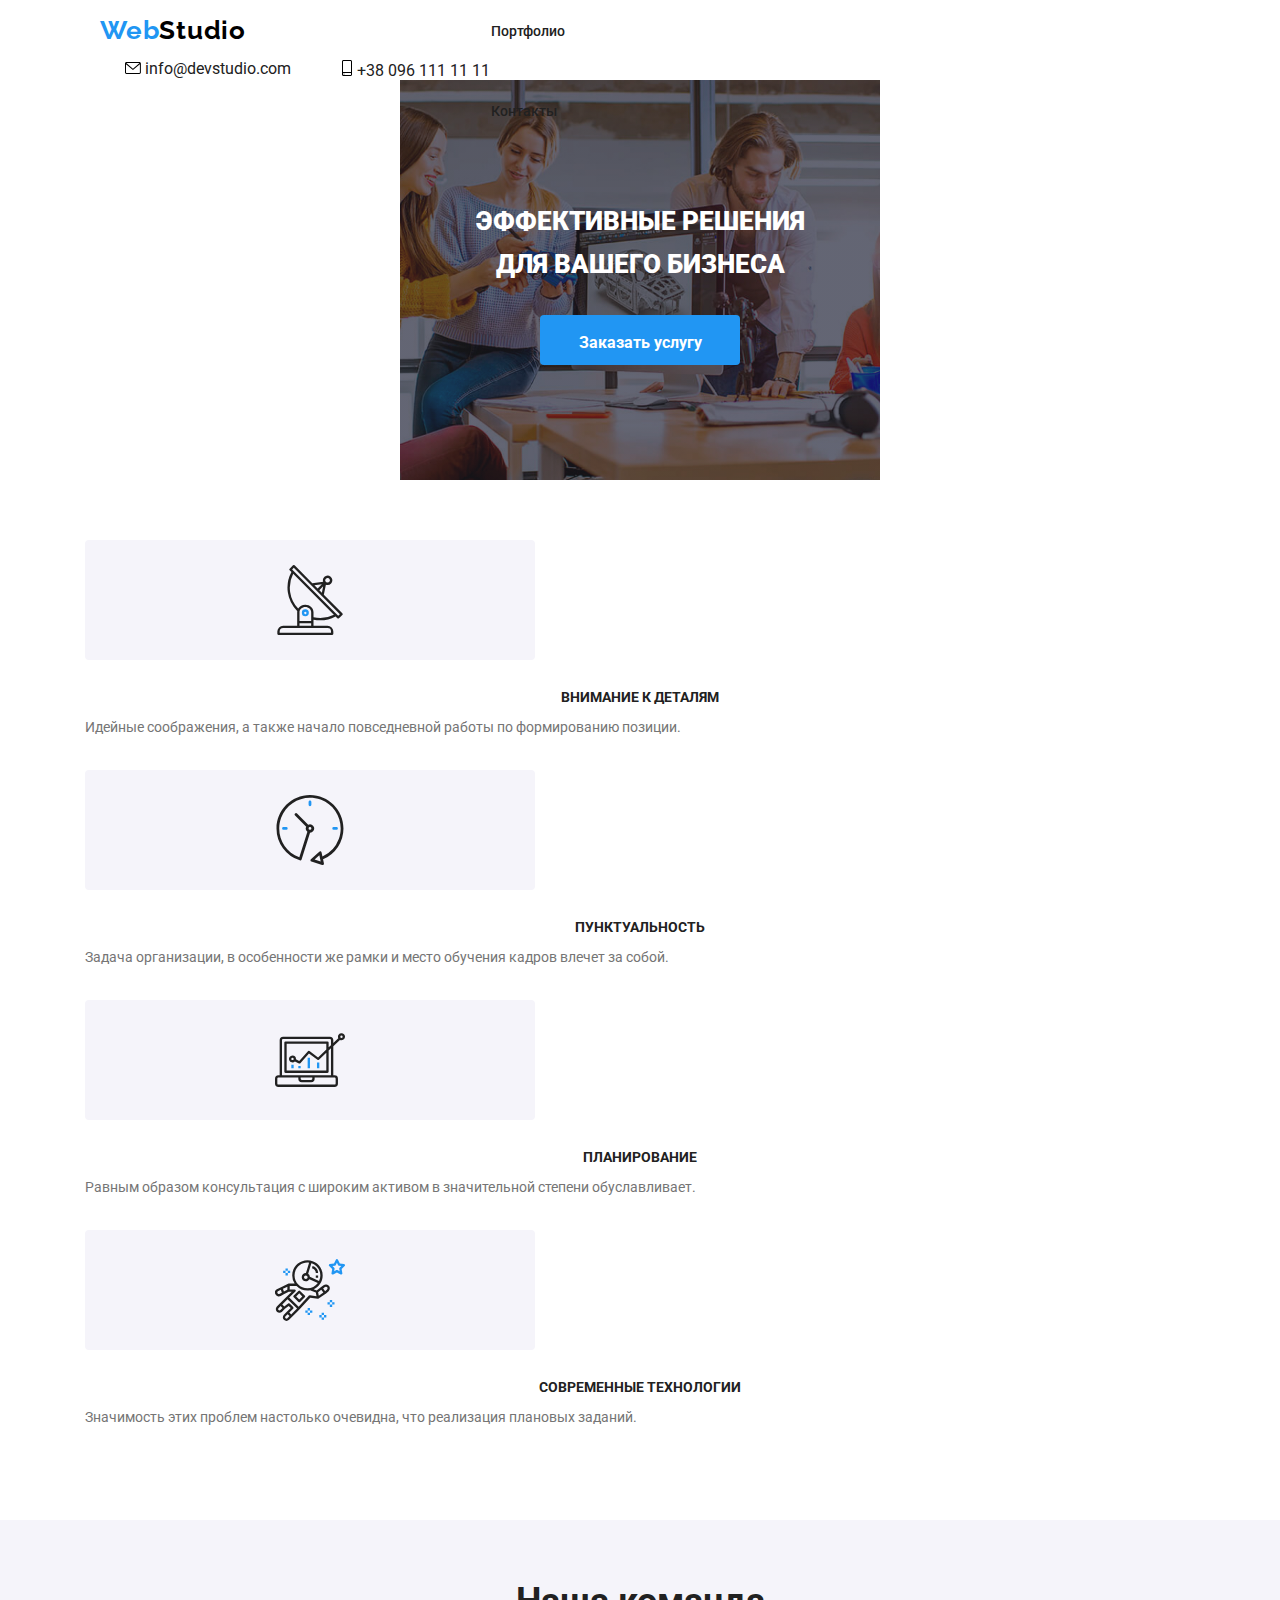
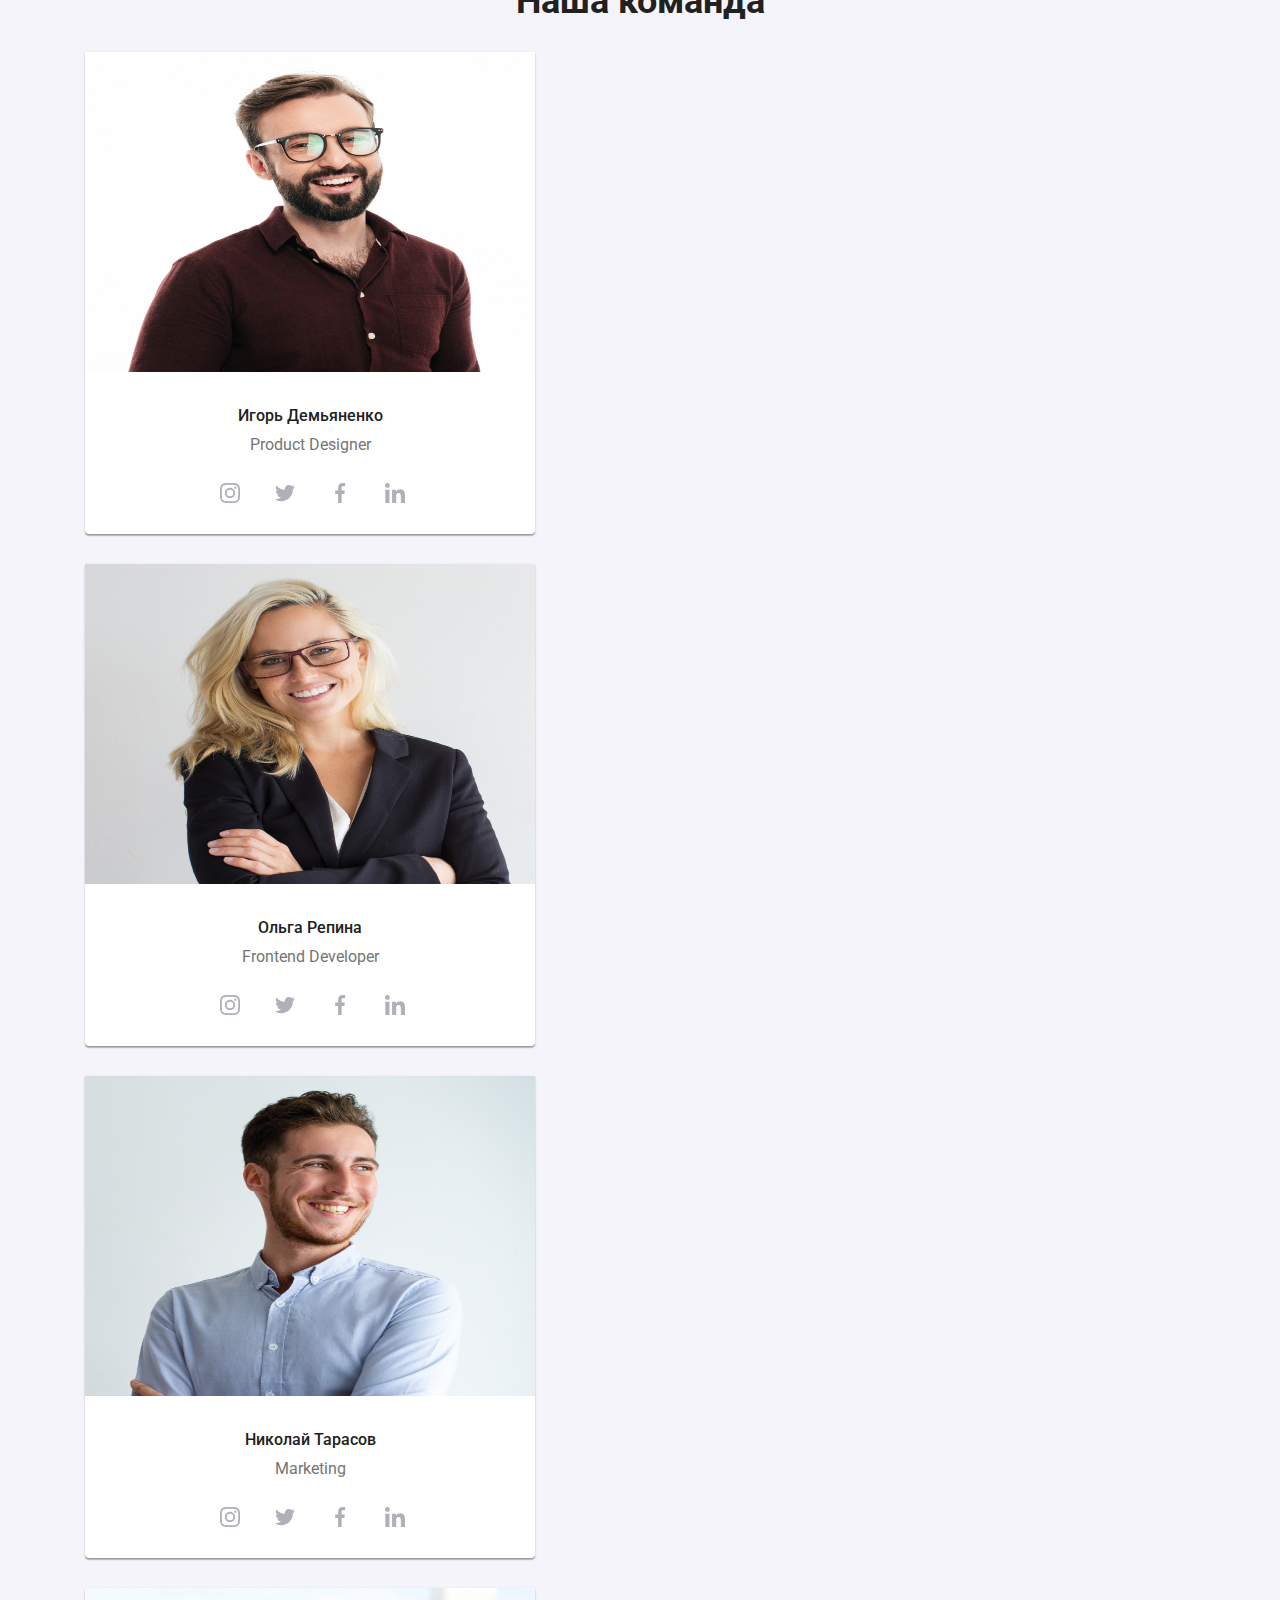
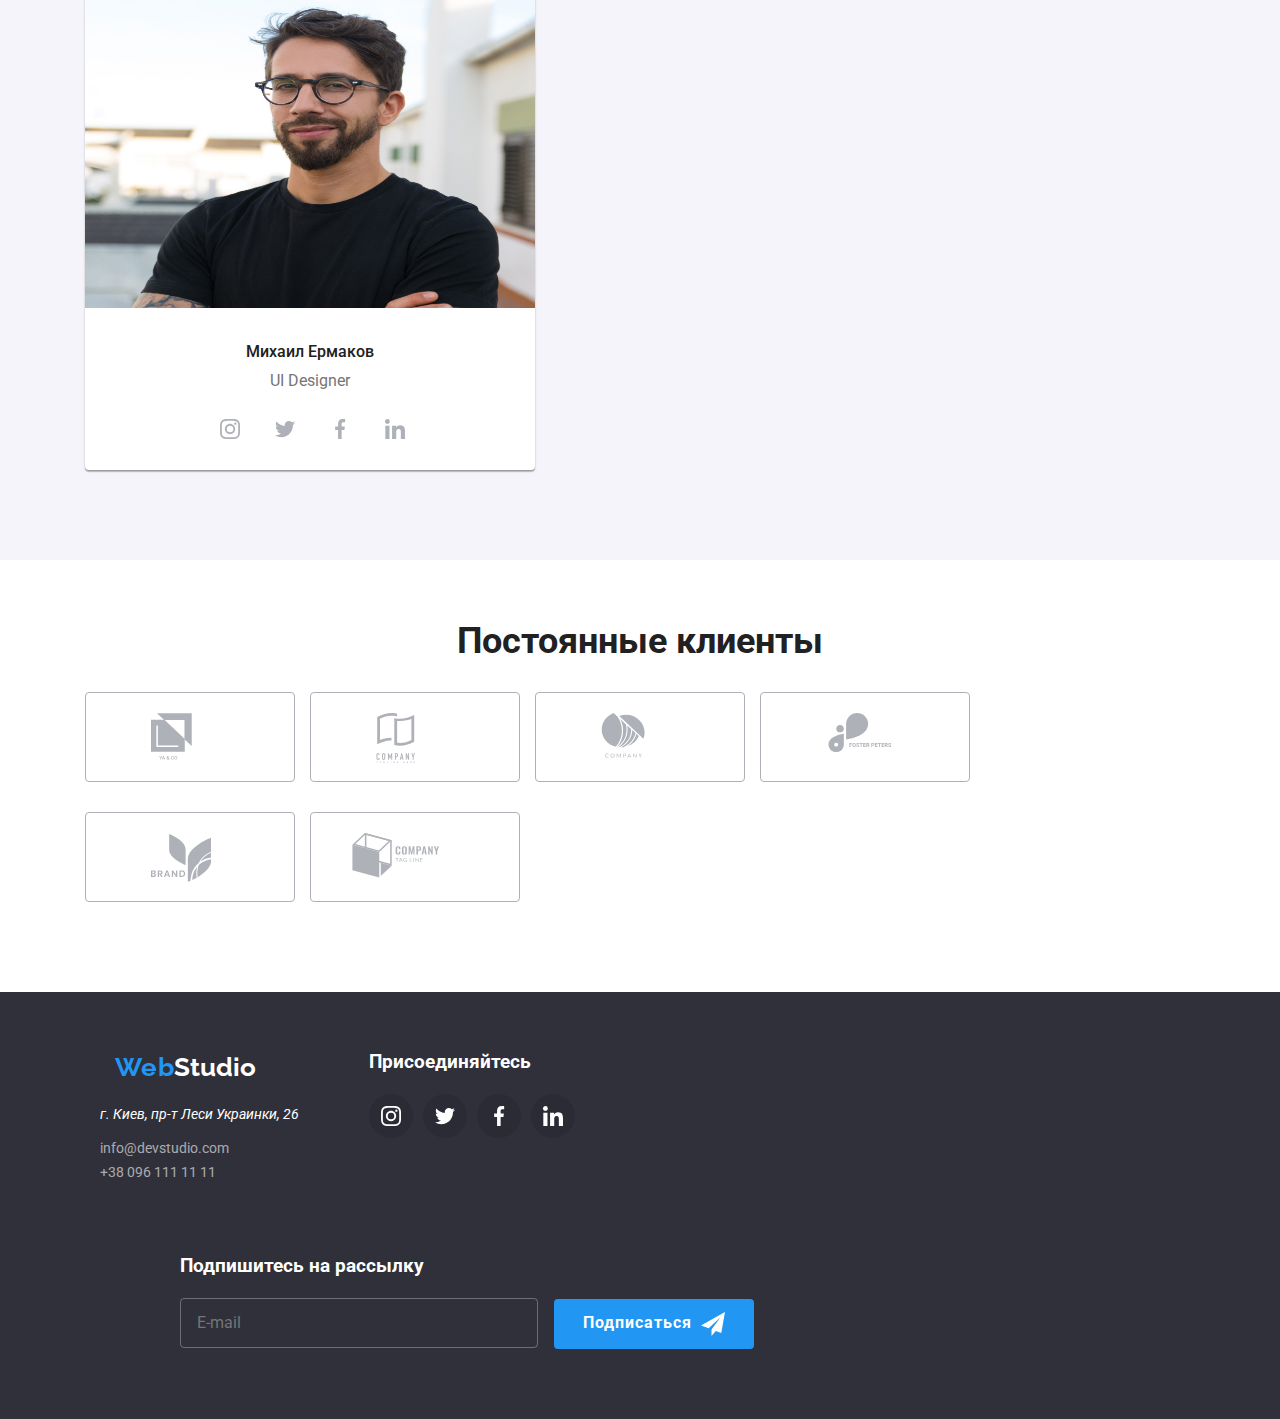
==== index.html @ b25076f4 "в процесі мобільної версії" ====
<!DOCTYPE html>
<html lang="ru">
<head>
    <meta charset="UTF-8">
    <meta name="viewport" content="width=device-width, initial-scale=1.0">
    <title>WebStudio</title>
    <link href="https://fonts.googleapis.com/css2?family=Raleway:wght@700&family=Roboto:wght@400;500;700;900&display=swap" rel="stylesheet">
    <!-- <link rel="stylesheet" href="./css/styles.css"> -->
    <link rel="stylesheet" href="./css/main.min.css">
</head>
<body>


    <header class="page-header">
        <div class="container main-nav">
        <nav class="display-flex">
            <a href="./index.html" class="logo"> <span class="web">Web</span><span class="studio">Studio</span>  </a>

            <ul class="site-nav list">
                 <li class="item"><a href="" class="link current" >Студия</a></li>
                 <li class="item"><a href="./portfolio.html" class="link" >Портфолио</a></li>
                 <li class="item"><a href="" class="link" >Контакты</a></li>
            </ul>
        </nav>

        <ul class="auth-nav-list">
            <li class="item">
                <svg class="item-icon" width="16" height="12">
                    <use href="./svg/sprite.svg#icon-envelope"></use>
                </svg>
                <a href="mailto:info@devstudio.com" class="link">info@devstudio.com</a>
            </li>

            <li class="item">
                <svg class="item-icon" width="12" height="16">
                    <use href="./svg/sprite.svg#icon-smartphone"></use>
                </svg>
                <a href="tel:+380961111111" class="link" >+38 096 111 11 11</a>
            </li>
        </ul>
    </div>
    </header>

    <main>
        <div class="hero">
            <section>
                <h1 class="hero-title">
                    Эффективные решения для вашего бизнеса
                </h1>
                <button class="button" data-modal-open>Заказать услугу</button>
            </section>
        </div>

        <section class="features">
            <div class="container">
            <!-- <h2>невидимий заголовок</h2> -->
                 <ul class="features-list">
                     <li>
                         <div class="features-icon">
                            <svg width="70" height="70">
                                <use href="./svg/sprite.svg#icon-antenna"></use>
                            </svg>
                         </div>
                         <h3 class="features-article"> Внимание к деталям</h3>
                         <p class="feature-text"> Идейные соображения, а также начало повседневной работы по  формированию позиции.</p>
                     </li>

                      <li>
                        <div class="features-icon">
                            <svg width="70" height="70">
                                <use href="./svg/sprite.svg#icon-clock"></use>
                            </svg>
                         </div>
                        <h3 class="features-article"> Пунктуальность</h3>
                        <p class="feature-text">Задача организации, в особенности же рамки и место обучения кадров влечет за собой.</p>
                      </li>

                      <li>
                        <div class="features-icon">
                            <svg width="70" height="70">
                                <use href="./svg/sprite.svg#icon-diagram"></use>
                            </svg>
                         </div>
                         <h3 class="features-article"> Планирование</h3>
                         <p class="feature-text">Равным образом консультация с широким активом в значительной степени обуславливает.</p>
                      </li>

                     <li>
                        <div class="features-icon">
                            <svg width="70" height="70">
                                <use href="./svg/sprite.svg#icon-astronaut"></use>
                            </svg>
                         </div>
                          <h3 class="features-article"> Современные технологии</h3>
                         <p class="feature-text">Значимость этих проблем настолько очевидна, что реализация плановых заданий.</p>
                     </li>
                 </ul>
             </div>
        </section>

        <div class="features-images">

            <div class="container">

                 <h2 class="features-title">Чем мы занимаемся</h2>
                 <ul class="features-title-item">
                        <li class="element element-position">
                             <img src="./img/img11.png" alt="верстка макета" width="370">
                             <p class="element-title-css">Десктопные приложения</p>
                        </li>

                        <li class="element element-position">
                             <img src="./img/img12.png" alt="мобильное приложение" width="370">
                             <p class="element-title-css">Мобильные приложения</p></li>

                        <li class="element element-position">
                             <img src="./img/img13.png" alt="подбор цвета" width="370">
                             <p class="element-title-css">Дизайнерские решения</p></li>

                 </ul>
            </div>
        </div>

        <section class="team">

            <div class="container">

             <h2 class="features-title-team">Наша команда</h2>
                <ul class="features-title-flex">
                    <li class="name-flex"><img class="team-img-size" src="./img/img21.jpg" alt="Игорь Демьяненко" >
                        <h3 class="team-name">Игорь Демьяненко</h3>
                        <p class="team-occupation">Product Designer</p>

                        <div>
                            <ul class="social-team">
                                <li>
                                    <div class="social-link">
                                        <svg class="social-link-icon" width="20" height="20">
                                             <use href="./svg/sprite.svg#icon-instagram"></use>
                                        </svg>
                                    </div>
                                 </li>

                                 <li>
                                    <div class="social-link">
                                        <svg class="social-link-icon" width="20" height="20">
                                             <use href="./svg/sprite.svg#icon-twitter"></use>
                                        </svg>
                                    </div>
                                 </li>

                                <li>
                                    <div class="social-link">
                                        <svg class="social-link-icon" width="20" height="20">
                                             <use href="./svg/sprite.svg#icon-facebook"></use>
                                        </svg>
                                    </div>
                                 </li>

                                <li>
                                    <div class="social-link">
                                        <svg class="social-link-icon" width="20" height="20">
                                             <use href="./svg/sprite.svg#icon-linkedin"></use>
                                        </svg>
                                    </div>
                                 </li>
                            </ul>
                        </div>
                    </li>

                    <li class="name-flex"><img class="team-img-size" src="./img/img22.jpg" alt="Ольга Репина">
                        <h3 class="team-name">Ольга Репина</h3>
                        <p class="team-occupation">Frontend Developer</p>

                        <div>
                            <ul class="social-team">
                                <li>
                                    <div class="social-link">
                                        <svg class="social-link-icon" width="20" height="20">
                                             <use href="./svg/sprite.svg#icon-instagram"></use>
                                        </svg>
                                    </div>
                                 </li>

                                 <li>
                                    <div class="social-link">
                                        <svg class="social-link-icon" width="20" height="20">
                                             <use href="./svg/sprite.svg#icon-twitter"></use>
                                        </svg>
                                    </div>
                                 </li>

                                <li>
                                    <div class="social-link">
                                        <svg class="social-link-icon" width="20" height="20">
                                             <use href="./svg/sprite.svg#icon-facebook"></use>
                                        </svg>
                                    </div>
                                 </li>

                                <li>
                                    <div class="social-link">
                                        <svg class="social-link-icon" width="20" height="20">
                                             <use href="./svg/sprite.svg#icon-linkedin"></use>
                                        </svg>
                                    </div>
                                 </li>
                            </ul>
                        </div>
                    </li>

                    <li class="name-flex"><img class="team-img-size" src="./img/img23.jpg" alt="Николай Тарасов">
                        <h3 class="team-name">Николай Тарасов</h3>
                        <p class="team-occupation">Marketing</p>

                        <div>
                            <ul class="social-team">
                                <li>
                                    <div class="social-link">
                                        <svg class="social-link-icon" width="20" height="20">
                                             <use href="./svg/sprite.svg#icon-instagram"></use>
                                        </svg>
                                    </div>
                                 </li>

                                 <li>
                                    <div class="social-link">
                                        <svg class="social-link-icon" width="20" height="20">
                                             <use href="./svg/sprite.svg#icon-twitter"></use>
                                        </svg>
                                    </div>
                                 </li>

                                <li>
                                    <div class="social-link">
                                        <svg class="social-link-icon" width="20" height="20">
                                             <use href="./svg/sprite.svg#icon-facebook"></use>
                                        </svg>
                                    </div>
                                 </li>

                                <li>
                                    <div class="social-link">
                                        <svg class="social-link-icon" width="20" height="20">
                                             <use href="./svg/sprite.svg#icon-linkedin"></use>
                                        </svg>
                                    </div>
                                 </li>
                            </ul>
                        </div>
                    </li>

                    <li class="name-flex"><img class="team-img-size" src="./img/img24.jpg" alt="Михаил Ермаков">
                        <h3 class="team-name">Михаил Ермаков</h3>
                        <p class="team-occupation">UI Designer</p>

                        <div>
                            <ul class="social-team">
                                <li>
                                    <div class="social-link">
                                        <svg class="social-link-icon" width="20" height="20">
                                             <use href="./svg/sprite.svg#icon-instagram"></use>
                                        </svg>
                                    </div>
                                 </li>

                                 <li>
                                    <div class="social-link">
                                        <svg class="social-link-icon" width="20" height="20">
                                             <use href="./svg/sprite.svg#icon-twitter"></use>
                                        </svg>
                                    </div>
                                 </li>

                                <li>
                                    <div class="social-link">
                                        <svg class="social-link-icon" width="20" height="20">
                                             <use href="./svg/sprite.svg#icon-facebook"></use>
                                        </svg>
                                    </div>
                                 </li>

                                <li>
                                    <div class="social-link">
                                        <svg class="social-link-icon" width="20" height="20">
                                             <use href="./svg/sprite.svg#icon-linkedin"></use>
                                        </svg>
                                    </div>
                                 </li>
                            </ul>
                        </div>
                    </li>
                </ul>
              </div>
        </section>

        <section class="clients">
            <div class="container">
                <h2 class="features-title-clients">Постоянные клиенты</h2>
                    <ul class="clients-list">
                        <li class="clients-name">
                            <svg class="clients-name-icon" width="45" height="50">
                                <use href="./svg/sprite.svg#icon-logo-1"></use>
                            </svg>
                        </li>

                        <li class="clients-name">
                            <svg class="clients-name-icon" width="40" height="50">
                                <use href="./svg/sprite.svg#icon-logo-2"></use>
                            </svg>
                        </li>

                        <li class="clients-name">
                            <svg class="clients-name-icon" width="45" height="45">
                                <use href="./svg/sprite.svg#icon-logo-3"></use>
                            </svg>
                        </li>

                        <li class="clients-name">
                            <svg class="clients-name-icon" width="80" height="40">
                                <use href="./svg/sprite.svg#icon-logo-4"></use>
                            </svg>
                        </li>

                        <li class="clients-name">
                            <svg class="clients-name-icon" width="60" height="50">
                                <use href="./svg/sprite.svg#icon-logo-5"></use>
                            </svg>
                        </li>

                        <li class="clients-name">
                            <svg class="clients-name-icon" width="90" height="45">
                                <use href="./svg/sprite.svg#icon-logo-6"></use>
                            </svg>
                        </li>
                    </ul>
            </div>
        </section>
    </main>

        <footer class="footer">
            <div class="container footer-container">
                <div class="contact-block">
                    <a href="./index.html" class="logo"> <span class="web">Web</span><span class="studio-footer">Studio</span>  </a>

                    <address>
                     г. Киев, пр-т Леси Украинки, 26
                    </address>

                     <ul class="footer-list">
                        <li><a class="contact" href="mailto:info@devstudio.com">info@devstudio.com</a></li>
                        <li><a class="contact" href="tel:+380961111111">+38 096 111 11 11</a></li>
                    </ul>
                </div>

                <div class="join-block">
                    <h3 class="join-block-title">Присоединяйтесь</h3>
                     <ul class="social-display">
                        <li>
                            <div class="social-icon">
                                <svg width="20" height="20">
                                     <use href="./svg/sprite.svg#icon-instagram"></use>
                                </svg>
                            </div>
                         </li>

                         <li>
                            <div class="social-icon">
                                <svg width="20" height="20">
                                     <use href="./svg/sprite.svg#icon-twitter"></use>
                                </svg>
                            </div>
                         </li>

                        <li>
                            <div class="social-icon">
                                <svg width="20" height="20">
                                     <use href="./svg/sprite.svg#icon-facebook"></use>
                                </svg>
                            </div>
                         </li>

                        <li>
                            <div class="social-icon">
                                <svg width="20" height="20">
                                     <use href="./svg/sprite.svg#icon-linkedin"></use>
                                </svg>
                            </div>
                         </li>
                    </ul>
                </div>

                <div class="subscription">
                    <h3 class="contact-block-title">Подпишитесь на рассылку</h3>
                    <div class="form-field-subscription">
                        <input type="email" class="subscribe-form-input" name="email" id="email" placeholder="E-mail">
                    <button type="submit" class="subscribe-button iconsend">Подписаться</button>
                    </div>

                </div>

            </div>

        </footer>

        <div class="backdrop is-hidden" data-modal>
            <div class="modal">
                <form class="form" autocomplete="on">
                <button class="close" data-modal-close><img src="./svg/close.svg" alt="закрыть" width="30" height="30"></button>

                    <h2 class="form-title">Оставьте свои данные, мы вам перезвоним</h2>

                    <div class="form-field">
                        <label class="form-text" for="name">Имя</label>
                            <input type="text" class="form-input" name="name" id="name">
                            <svg width="18" height="18" class="form-icon">
                                <use href="./svg/sprite.svg#icon-person-black-form"></use>
                            </svg>
                    </div>

                    <div class="form-field">
                        <label class="form-text" for="tel">Телефон</label>
                            <input type="text" class="form-input" name="tel" id="tel">
                            <svg width="18" height="18" class="form-icon">
                                <use href="./svg/sprite.svg#icon-phone-black-form"></use>
                            </svg>
                    </div>

                    <div class="form-field">
                        <label class="form-text" for="email">Почта</label>
                            <input type="email" class="form-input" name="email" id="email">
                            <svg width="18" height="18" class="form-icon">
                                <use href="./svg/sprite.svg#icon-email-black-form"></use>
                            </svg>
                    </div>

                    <div class="form-field">
                        <label class="form-text">Комментарий</label>
                          <textarea class="form-message" name="comment" id="comment" placeholder="Введите текст"></textarea>
                    </div>

                    <div class="information-field-wrapper">
                        <input type="checkbox" name="user-policy" value="accept-policy" id="check-policy" class="form-policy visually-hidden">
                        <label for="check-policy" class="information-form-policy-label"> <span class="agreement-policy">Соглашаюсь с рассылкой и принимаю</span> 
                            <a class="agreement-terms" href="#">Условия договора</a> </label>
                      </div>  

                    <button type="submit" class="information-form-btn">Отправить</button>
                 </form>
            </div>
        </div>

        <script src="./js/modal.js"></script>


</body>
</html>
---- css/styles.css ----
html {
    box-sizing: border-box;
}

*,
*::before,
*::after {
    box-sizing: inherit;
    text-decoration: none;
}

:root {
    --primary-title-color:  #212121;
    --primary-text-color: #757575;
    --background-color-grey: #E5E5E5;
    --color-blue: #2196F3;
    --main-white-color: #FFFFFF;
}

body {
    color: var(--primary-title-color);
    /* background-color: var(--background-color-grey); */
    font-family: Roboto, sans-serif;
    margin: 0;
}

.container {
    margin-left: auto;
    margin-right: auto;
    width: 1200px;

    padding-right: 15px;
    padding-left: 15px;
}

/* оформлення лого */

.logo {
    font-family: Raleway;

    font-weight: 700;
    font-size: 26px;
    line-height: 1.19;
}

.web {
    color: var(--color-blue);
    letter-spacing: 0.03em;
}

.studio {
    color: #000000;
    letter-spacing: 0.03em;
}

.logo:focus {
    color: var(--color-blue);
}

/* Header */

.page-header {
    background-color: var(--main-white-color);
}

header {
    background-color: var(--main-white-color);
}

/* забрала крапочки у всіх списках */

ul {
    list-style: none;
    margin-bottom: 0;
    margin-top: 0;
}

/* NAV */

.main-nav {
    display: flex;
    align-items: center;
}

.auth-nav-list {
    margin-top: 0;
    margin-bottom: 0;
    margin-left: auto;
    display: flex;
}

/* .auth-nav-list:hover {
    color: #2196F3;
} */

.display-flex {
    display: flex;
    align-items: center;
}

.auth-nav-list .item + .item {
    margin-left: 50px;
}

.site-nav .item + .item {
   margin-left: 50px;
}

.item-icon {
    justify-content: center;
    align-items: center;
    align-content: center;
}

.item {
    transition-duration: 250ms;
    transition-timing-function: cubic-bezier (0.4, 0, 0.2, 1);
}

.item:hover .item-icon, .item:focus .item-icon {
    fill: #2196F3;
    color: #2196F3;
}

.site-nav {
    display: flex;
    margin-left: 95px;
}

/* навігація сторінки */
.link {
    position: relative;

    color: var(--primary-title-color);

    transition-duration: 250ms;
    transition-timing-function: cubic-bezier (0.4, 0, 0.2, 1);
}

.link.current::after {
    content: '';

    position: absolute;

    left: 0;
    bottom: 0;

    display: block;
    width: 100%;
    height: 4px;
    background-color: #2196F3;
    border-radius: 2%;

    opacity: 1;

    transition-duration: 250ms;
    transition-timing-function: cubic-bezier (0.4, 0, 0.2, 1);
}


.link:hover, .link:focus {
    color: #2196F3;
}

.site-nav .link {
    padding-top: 32px;
    padding-bottom: 32px;
    display: block;

    font-weight: 500;
    font-size: 14px;
    line-height: 1.14;
}

.site-nav a:hover, .site-nav a:focus {
    color: var(--color-blue);

}

.site-nav .link.current {
    color:  var(--color-blue);
}

/* Hero */

.hero {
    max-width: 1600px;
    height: 600px;
    margin-left: auto;
    margin-right: auto;
    padding-top: 200px;
    padding-left: 450px;
    padding-right: 450px;

    background-image: linear-gradient(to right,
     rgba(47, 48, 58, 0.4),
     rgba(47, 48, 58, 0.4)),
     url(../img/img-hero.jpg);

    background-size: cover;
    background-position: center;

    background-color: #2F303A;

    text-align: center;
}


.hero-title {
    margin-top: 0;
    margin-bottom: 40px;
    color: var(--main-white-color);

    font-weight: 900;
    font-size: 44px;
    line-height: 1.36;
}

/* Секції */

.features {
    margin-top: 0;
    padding-top: 95px;
    padding-bottom: 95px;
    /* background-color: var(--background-color-grey); */
}

.features-images {
    margin-top: 0;
    padding-bottom: 95px;
    /* background-color: var(--background-color-grey); */
}

.features-icon {
    background-color: #F5F4FA;
    margin-right: 30px;
    margin-bottom: 30px;

    width: 270px;
    height: 120px;

    display: flex;
    align-items: center;
    justify-content: center;
    border-radius: 4px;
}

.features-list {
    margin-top: 0;
    padding: 0;

    display: inline-flex;
    /* flex-wrap: wrap; */
}

.features-list-item {
    width: 270px;
    margin-right: 30px;
}

/* .features-list-item::before {
    display: block;
    content: "";
    width: 270px;
    height: 120px;
    margin-bottom: 30px;

    background-repeat: no-repeat;
    background-position: 50% 50%;
    background-color: #F5F4FA;
    background-size: contain;
    border-radius: 4px;
} */

/* .social-icon {
    width: 100px;
    height: 100px;
} */

/* .icon-antena::before {
    background-image: url(../img/antena.svg);
}

.icon-clock::before {
    background-image: url(../img/clock.svg);
}

.icon-diagrama::before {
    background-image: url(../img/diagrama.svg);
}

.icon-astronaut::before {
    background-image: url(../img/astronaut1.svg);
}

.features-list-item:last-child {
    margin-right: 0;
} */


.features-title {
    margin-top: 0;
    margin-bottom: 50px;
    color: var(--primary-title-color);

    font-weight: 700;
    font-size: 36px;
    line-height: 1.17;

    text-align: center;
}

.features-title-team {
    margin-top: 0;
    margin-bottom: 50px;
    color: var(--primary-title-color);

    font-weight: 700;
    font-size: 36px;
    line-height: 1.17;

    text-align: center;
}

.features-title-item {
    /* position: relative; */
    display: flex;
    flex-wrap: wrap;
    padding: 0;
}

.element {
    width: 370px;
    margin-right: 30px;
}

.element:nth-child(3n){
    margin-right: 0;
}

.element-position {
    position: relative;
}

.element-title-css {
    position: absolute;

    display: flex;

    color: #FFFFFF;
    font-weight: 700;
    font-size: 12px;
    line-height: 1.17;
    text-transform: uppercase;
    align-items: center;
    justify-content: center;

    bottom: 0;
    left: 0;

    width: 370px;
    height: 70px;

    background-color: rgba(47, 53, 58, 0.8);

    margin: 0;

    opacity: 1;
}

/* .element:hover .element-title-css {
    opacity: 1;

    transition: 250ms;
} */

.features-article {
    margin-top: 0;
    margin-bottom: 10px;

    color:  var(--primary-title-color);

    font-weight: 700;
    font-size: 14px;
    line-height: 1.14;

    text-transform: uppercase;
}

.feature-text {
    margin-top: 0;
    margin-bottom: 0;

    color: var(--primary-text-color);

    font-weight: 400;
    font-size: 14px;
    line-height: 1.71;
}

/* TEAM */

.team {
    padding-top: 95px;
    padding-bottom: 95px;
    background-color: #F5F4FA;
}

.features-title-flex {
    display: flex;
    flex-wrap: wrap;
    padding: 0;
}

.name-flex {
    margin-right: 30px;
    background: #FFFFFF;

    box-shadow: 0px 1px 3px rgba(0, 0, 0, 0.12), 0px 1px 1px rgba(0, 0, 0, 0.14), 0px 2px 1px rgba(0, 0, 0, 0.2);
    border-radius: 0px 0px 4px 4px;
}

.social-team {
    display: flex;
    padding: 0;

    width: 210px;
    height: 45px;

    margin-top: 16px;
    margin-bottom: 30px;
    margin-right: 32px;
    margin-left: 32px;
}

.social-link-icon {
    fill: #AFB1B8;

    transition-duration: 250ms;
    transition-timing-function: cubic-bezier (0.4, 0, 0.2, 1);
}

.social-team:last-child {
    margin-right: 0;
}

.social-link {
    display: inline-flex;

    background-color: #fff;
    border-radius: 50%;

    text-align: center;
    align-items: flex-start;

    width: 45px;
    height: 45px;

    justify-content: center;
    align-items: center;

    transition-duration: 250ms;
    transition-timing-function: cubic-bezier (0.4, 0, 0.2, 1);
}

.social-link:hover .social-link-icon, .social-link:focus .social-link-icon {
    fill: white;
    background-color: #2196F3;
    }

.social-link:hover, .social-link:focus {
    background-color: #2196F3;
}

.features-title-flex .name-flex:last-child {
    margin-right: 0;
}

.team-name {
    margin-top: 30px;
    margin-bottom: 10px;

    color: var(--primary-title-color);

    font-weight: 500;
    font-size: 16px;
    line-height: 1.19;

    text-align: center;
 }

 .team-occupation {
    margin-top: 0;
    /* margin-bottom: 30px; */

    color: var(--primary-text-color);

    font-weight: 400;
    font-size: 16px;
    line-height: 1.19;

    text-align: center;
 }

/* CLIENTS  */

 .clients {
     padding-top: 95px;
     padding-bottom: 95px;
      }

.clients-list {
    display: flex;
    flex-wrap: wrap;
    padding-right: 0;
    padding-left: 0;
}

.clients-name {
    width: 170px;
    height: 90px;
    margin-right: 30px;
    padding: 20px 65px;
    align-items: center;

    border: 1px solid #AFB1B8;
    box-sizing: border-box;
    border-radius: 4px;

}

.clients-name:last-child {
    margin-right: 0;
    padding: 20px 40px;
    align-items: center;
}

.clients-name-icon {
    fill: #AFB1B8;

    transition-duration: 250ms;
    transition-timing-function: cubic-bezier (0.4, 0, 0.2, 1);
}

.clients-name:hover, .clients-name:focus {
    border-color:  #2196F3;
}

.clients-name:hover .clients-name-icon,
.clients-name:focus .clients-name-icon {
   fill: #2196F3;
}

/* OUR works */

.works {
    display: flex;
    flex-wrap: wrap;

    padding: 0;
}

.works-element {
    width: 370px;
    margin-right: 30px;
    margin-bottom: 30px;
    padding-bottom: 20px;
    background-color: #eeeeee;

}

.works-element:hover {
    box-shadow: 0px 1px 3px rgba(0, 0, 0, 0.12), 0px 1px 1px rgba(0, 0, 0, 0.14), 0px 2px 1px rgba(0, 0, 0, 0.2);
}

.works-element-blue {
    position: relative;

    overflow: hidden;
}

.works-overlay {
    position: absolute;
    top: 0;
    left: 0;
    width: 100%;
    height: 100%;
    background-color: rgba(33, 150, 243, 0.9);

    /* opacity: 0; */

    transform: translateY(100%);

    transition-duration: 250ms;
    transition-timing-function: cubic-bezier (0.4, 0, 0.2, 1);
}

.works-element:hover .works-overlay {
    transform: translateY(0);
}

/* .works-element-blue:hover::before {
    opacity: 1;
} */

.works-description {
    position: absolute;
    top: 0;
    left: 0;
    top: 50%;
    left: 50%;
    transform: translate(-50%, -50%);
    display: flex;

    /* opacity: 0; */

    width: 322px;
    height: 168px;

    font-weight: 400;
    font-size: 18px;
    line-height: 1.56;
    color: #FFFFFF;

    margin: 0;
    padding: 0;

    transition-duration: 250ms;
    transition-timing-function: cubic-bezier (0.4, 0, 0.2, 1);
}

.works-element-blue .works-description:hover {
    opacity: 1;
}

.works-element:nth-child(3n) {
    margin-right: 0;
}

.works-element:nth-last-child(-n + 3) {
    margin-bottom: 0;
}

.team-works {
    margin-top: 20px;
    margin-bottom: 4px;
    margin-left: 24px;
    margin-right: 24px;

    color: var(--primary-title-color);

    font-weight: 700;
    font-size: 18px;
    line-height: 2;
}

.team-web {
    margin-top: 0;
    margin-bottom: 20px;
    margin-left: 24px;
    margin-right: 24px;

    color: var(--primary-text-color);

   font-weight: 400;
    font-size: 16px;
    line-height: 1.86;
}

.button {
    display: inline-block;

    border-radius: 4px;
    padding: 10px 32px;
    width: 200px;
    height: 50px;
    border: 1px solid transparent;

    color: var(--main-white-color);
    background-color:  var(--color-blue);

    font-family: inherit;
    font-weight: 700;
    font-size: 16px;
    line-height: 2.14;

    align-items: center;
    text-align: center;

    transition-duration: 250ms;
    transition-timing-function: cubic-bezier (0.4, 0, 0.2, 1);
}

.button:hover, .button:focus {
    background-color:  var(--color-blue);
}

.button-portfolio {
    display: inline-block;

    border-radius: 4px;
    padding: 6px 22px;
    margin-right: 8px;

    text-align: center;
    border: 1px solid transparent;

    color: var(--primary-title-color);
    background-color:  #F5F4FA;

    transition-duration: 250ms;
    transition-timing-function: cubic-bezier (0.4, 0, 0.2, 1);
}

.btn-portfolio .button-portfolio:not(:last-child) {
    margin-right: 8px;
}

/* .btn-portfolio:last-child {
    margin-right: 0;
}  */

.button-portfolio:hover, .button-portfolio:focus {
    background-color:  var(--color-blue);
}

.btn-portfolio {
    display: flex;
    flex-wrap: wrap;

    margin-top: 0;
    margin-bottom: 50px;
    padding: 0 280px;
}

/* footer */

footer {
    padding-top: 60px;
    padding-bottom: 60px;

    background-color: #2F303A;
    color: var(--main-white-color);
}

.footer {
    display: flex;
    flex-wrap: wrap;
}

.studio-footer {
    color: var(--main-white-color);
}

address {
    margin-top: 20px;
    margin-bottom: 10px;

    color: var(--main-white-color);

    font-weight: 400;
    font-size: 14px;
    line-height: 1.71;
}

address:hover, address:focus {
    color:  var(--color-blue);

    transition-duration: 250ms;
    transition-timing-function: cubic-bezier (0.4, 0, 0.2, 1);
}

.footer-list {
    margin-top: 0;
    margin-bottom: 0;
    padding-left: 0;
}

.contact {
    padding-bottom: 10px;
    color: rgba(255, 255, 255, 0.6);

    font-weight: 400;
    font-size: 14px;
    line-height: 1.71;

    transition-duration: 250ms;
    transition-timing-function: cubic-bezier (0.4, 0, 0.2, 1);
}

.contact:hover, .contact:focus {
    color:  var(--color-blue);
}

.contact-block {

    padding-right: 15px;
    padding-left: 15px;
    /* margin-top: 0;
    margin-bottom: 0; */
}

.contact-block-title {
    margin-top: 0;
    margin-bottom: 0;
}

.footer-container {
    display: flex;
    flex-wrap: wrap;
}

.social {
    display: inline-block;
    padding-right: 0;
    padding-left: 0;

    width: 45px;
    height: 45px;
}

.social-display {
    display: flex;
    padding: 0;
}

.social-icon {
    display: inline-flex;

    background-color: rgba(0, 0, 0, 0.1);
    border-radius: 50%;
    fill: #FFFFFF;

    /* text-align: center;
    align-items: flex-start; */
    border: none;

    width: 44px;
    height: 44px;
    margin-right: 10px;
    margin-top: 20px;
    margin-bottom: 100px;

    justify-content: center;
    align-items: center;

    transition-duration: 250ms;
    transition-timing-function: cubic-bezier (0.4, 0, 0.2, 1);
}

.social-icon:hover,
.social-icon:focus {
    background-color: #2196F3;
}

.backdrop {
    position: fixed;
    top: 0;
    left: 0;
    width: 100%;
    height: 100%;
    background-color: rgba(0, 0, 0, 0.2);

    opacity: 1;
    transition: opacity 250ms cubic-bezier(0.4, 0, 0.2, 1);

    z-index: 1;
}

.backdrop.is-hidden {
    opacity: 0;
    pointer-events: none;
}

.backdrop.is-hidden .modal {
    transform: translate(-50%, -50%) scale(0.9);
}

.modal {
    position: absolute;

    top: 50%;
    left: 50%;

    background-color: #fff;

    transform: translate(-50%, -50%) scale(1);

    transition: transform 250ms cubic-bezier(0.4, 0, 0.2, 1);
}

.form {
    display: flex;
    flex-direction: column;

    width: 530px;
    height: 580px;
    outline: 1px solid violet;
}

.form-title {
    font-style: normal;
    font-weight: 700;
    font-size: 20px;
    line-height: 1.15;
    /* text-align: center; */

    color: #212121;

    padding-top: 40px;
    padding-left: 40px;
    padding-right: 40px;
    padding-bottom: 15px;

    margin: 0;
}

.form-field {
    position: relative;
    display: flexbox;
    /* flex-direction: column; */
    margin-bottom: 10px;
}

.form-text {
    position: relative;

    font-style: normal;
    font-weight: 400;
    font-size: 12px;
    line-height: 1.17;

    color: #757575;

    margin-bottom: 4px;
    padding-left: 40px;
}

.form-field label {
    margin-bottom: 5px;
}

.form-input {
    width: 450px;
    height: 40px;

    border: 1px solid rgba(33, 33, 33, 0.2);
    box-sizing: border-box;
    border-radius: 4px;

    margin-left: 40px;
    margin-right: 40px;
    padding: 10px 45px;
}

.form-icon {
    position: absolute;

    top: 50%;
    left: 12px;
    margin-left: 45px;
}

.form-field:focus-within .form-text {
    transform: translate(-50%);
}

.text-comment {
    margin-top: 10px;

    margin-right: 40px;
}

.form-message {
    display: block;

    width: 450px;
    height: 120px;
    border: 1px solid rgba(33, 33, 33, 0.2);
    border-radius: 4px;
    resize: none;

    font-family: Roboto, sans-serif;
    font-size: 12px;
    line-height: 1.17;
    color: rgba(117, 117, 117, 0.5);

    padding: 12px 16px;
    margin-left: 45px;
}


.form-input:focus,
.form-message:focus {
    outline: none;
    border: 1px solid  #2196f3;
}

.form-input:focus + .form-icon {
    fill:  #2196f3;
}

.information-field-wrapper {
    position: relative;

    margin-top: 20px;
    margin-left: 55px;
}

.form-field textarea {
    margin-left: 40px;
}

.agreement-policy {
    font-family: Roboto;
    font-style: normal;
    font-weight: normal;
     font-size: 14px;
    line-height: 1.71;
}

.agreement-terms {
    font-family: Roboto;
    font-style: normal;
    font-weight: normal;
    font-size: 14px;
    line-height: 1.71;
    text-decoration: underline;
}

.information-form-btn {
    display: flex;
    width: 200px;
    height: 50px;
    background-color: #188ce8;
    box-shadow: 0px 4px 4px rgba(0, 0, 0, 0.15);
    border-radius: 4px;
    margin: 0 auto;
    border: none;
    font-style: normal;
    font-weight: bold;
    font-size: 16px;
    line-height: 1.875;

    letter-spacing: 0.06em;
    color: #ffffff;
    margin-top: 30px;
    padding-top: 10px;
    padding-bottom: 10px;
    padding-left: 56px;
}

.close {
    position: absolute;

    top: 8px;
    right: 8px;

    width: 30px;
    height: 30px;

    padding: 0;

    border-radius: 50%;
    border: 1px solid rgba(0, 0, 0, 0.1);

    background-color: #fff;
}

.subscription {
    padding-left: 130px;
}

.subscribe-form-input {
    width: 358px;
    height: 50px;
    padding-left: 16px;
    background-color: transparent;
    border: 1px solid rgba(255, 255, 255, 0.3);
    border-radius: 4px;
    color: #ffffff;
}

.form-field-subscription {
  position: relative;
    display: block;
    margin-top: 20px;
    margin-bottom: 10px;
}

.subscribe-button {
    display: inline-flex;
    align-items: center;
    justify-content: space-between;
    width: 200px;
    height: 50px;
    padding: 10px 29px;
    margin-left: 12px;
    font-weight: 700;
    font-size: 16px;
    font-style: normal;
    line-height: 1.143;
    letter-spacing: 0.06em;
    color: #ffffff;
    text-align: left;
    border-style: none;
    background-color:  #2196f3;
    border-radius: 4px;
    cursor: pointer;
  }
  .subscribe-button::after {
    display: block;
    content: "";
    width: 24px;
    height: 24px;
    background-color: transparent;
    background-repeat: no-repeat;
    background-position: center;
    /*border-radius: 4px;*/
  }

  .iconsend::after {
    background-image: url(../svg/send.svg);
  }
---- css/main.min.css ----
/*! modern-normalize v1.0.0 | MIT License | https://github.com/sindresorhus/modern-normalize */*,*::before,*::after{-webkit-box-sizing:border-box;box-sizing:border-box}:root{-moz-tab-size:4;-o-tab-size:4;tab-size:4}html{line-height:1.15;-webkit-text-size-adjust:100%}body{margin:0}body{font-family:system-ui,-apple-system,"Segoe UI",Roboto,Helvetica,Arial,sans-serif,"Apple Color Emoji","Segoe UI Emoji"}hr{height:0;color:inherit}abbr[title]{text-decoration:none}a{text-decoration:none}b,strong{font-weight:bolder}code,kbd,samp,pre{font-family:ui-monospace, SFMono-Regular, Consolas, 'Liberation Mono', Menlo, monospace;font-size:1em}small{font-size:80%}sub,sup{font-size:75%;line-height:0;position:relative;vertical-align:baseline}sub{bottom:-0.25em}sup{top:-0.5em}table{text-indent:0;border-color:inherit}button,input,optgroup,select,textarea{font-family:inherit;font-size:100%;line-height:1.15;margin:0}button,select{text-transform:none}button,[type='button'],[type='reset'],[type='submit']{-webkit-appearance:button}::-moz-focus-inner{border-style:none;padding:0}:-moz-focusring{outline:1px dotted ButtonText}:-moz-ui-invalid{box-shadow:none}legend{padding:0}progress{vertical-align:baseline}::-webkit-inner-spin-button,::-webkit-outer-spin-button{height:auto}[type='search']{-webkit-appearance:textfield;outline-offset:-2px}::-webkit-search-decoration{-webkit-appearance:none}::-webkit-file-upload-button{-webkit-appearance:button;font:inherit}summary{display:list-item}html{-webkit-box-sizing:border-box;box-sizing:border-box}*,*::before,*::after{-webkit-box-sizing:inherit;box-sizing:inherit;text-decoration:none}.container{padding-left:15px;padding-right:15px;margin-left:auto;margin-right:auto}@media screen and (min-width: 480px){.container{width:480px}}@media screen and (min-width: 768px){.container{width:768px}}@media screen and (min-width: 1140px){.container{width:1140px}}body{color:#212121;text-decoration:none;font-family:Roboto,sans-serif;margin:0}.container{padding-left:15px;padding-right:15px;margin-left:auto;margin-right:auto}@media screen and (min-width: 480px){.container{width:480px}}@media screen and (min-width: 768px){.container{width:768px}}@media screen and (min-width: 1140px){.container{width:1140px}}.logo{font-family:Raleway;font-weight:700;font-size:26px;line-height:1.19}@media screen and (min-width: 480px){.logo{width:480px;margin-top:16px;margin-bottom:16px;margin-left:15px}}.web{color:#2196F3;letter-spacing:0.03em}.studio{color:#000000;letter-spacing:0.03em}.logo:focus{color:#2196F3}.page-header{background-color:#fff}header{background-color:#fff}ul{list-style:none;margin-bottom:0;margin-top:0}.main-nav{-webkit-box-align:center;-ms-flex-align:center;align-items:center}.auth-nav-list{margin-top:0;margin-bottom:0;margin-left:auto;display:-webkit-box;display:-ms-flexbox;display:flex}.display-flex{display:-webkit-box;display:-ms-flexbox;display:flex;-webkit-box-align:center;-ms-flex-align:center;align-items:center}@media screen and (min-width: 480px){.display-flex{width:480px;height:60px}}.auth-nav-list .item+.item{margin-left:50px}.site-nav .item+.item{margin-left:50px}.item-icon{-webkit-box-pack:center;-ms-flex-pack:center;justify-content:center;-webkit-box-align:center;-ms-flex-align:center;align-items:center;-ms-flex-line-pack:center;align-content:center}.item:hover .item-icon,.item:focus .item-icon{fill:#2196F3;color:#2196F3}.item{-webkit-transition-duration:250ms;transition-duration:250ms;-webkit-transition-timing-function:cubic-bezier 0.4,0,0.2,1;transition-timing-function:cubic-bezier 0.4,0,0.2,1}.site-nav{margin-left:95px}.link{color:#212121;-webkit-transition-duration:250ms;transition-duration:250ms;-webkit-transition-timing-function:cubic-bezier 0.4,0,0.2,1;transition-timing-function:cubic-bezier 0.4,0,0.2,1}.link:hover,.link:focus{color:#2196F3}.link.current::after{content:'';left:0;bottom:0;display:block;width:100%;height:4px;background-color:#2196F3;border-radius:2%;opacity:1;-webkit-transition-duration:250ms;transition-duration:250ms;-webkit-transition-timing-function:cubic-bezier 0.4,0,0.2,1;transition-timing-function:cubic-bezier 0.4,0,0.2,1}.site-nav .link{padding-top:32px;padding-bottom:32px;display:block;font-weight:500;font-size:14px;line-height:1.14}.site-nav a:hover,.site-nav a:focus{color:#2196F3}.site-nav .link.current{color:#2196F3}.hero{margin-left:auto;margin-right:auto;background-image:-webkit-gradient(linear, left top, right top, from(rgba(47,48,58,0.4)), to(rgba(47,48,58,0.4))),url(../img/img-hero.jpg);background-image:linear-gradient(to right, rgba(47,48,58,0.4), rgba(47,48,58,0.4)),url(../img/img-hero.jpg);background-size:cover;background-position:center;background-color:#2F303A;text-align:center}@media screen and (min-width: 480px){.hero{width:480px;height:400px}}.hero-title{margin-top:0;margin-bottom:0;color:#fff;font-weight:900;font-size:44px;line-height:1.36}@media screen and (min-width: 480px){.hero-title{padding-top:120px;padding-right:60px;padding-left:60px;padding-bottom:30px;font-size:26px;line-height:1.62;text-transform:uppercase}}.button{display:inline-block;border-radius:4px;padding:10px 32px;width:200px;height:50px;border:1px solid transparent;color:#fff;background-color:#2196F3;font-family:inherit;font-weight:700;font-size:16px;line-height:2.14;-webkit-box-align:center;-ms-flex-align:center;align-items:center;text-align:center;-webkit-transition-duration:250ms;transition-duration:250ms;-webkit-transition-timing-function:cubic-bezier 0.4,0,0.2,1;transition-timing-function:cubic-bezier 0.4,0,0.2,1}.button:hover,.button:focus{background-color:#2196F3}.features{margin-top:0;padding-top:60px;padding-bottom:60px}.features-images{margin-top:0;padding-bottom:95px}@media screen and (min-width: 480px){.features-images{padding-bottom:0}}.features-icon{background-color:#F5F4FA;margin-right:30px;margin-bottom:30px;width:450px;height:120px;display:-webkit-box;display:-ms-flexbox;display:flex;-webkit-box-align:center;-ms-flex-align:center;align-items:center;-webkit-box-pack:center;-ms-flex-pack:center;justify-content:center;border-radius:4px}.features-article{margin-top:0;margin-bottom:10px;color:#212121;font-weight:700;font-size:14px;line-height:1.14;text-transform:uppercase;text-align:center}.features-list{margin-top:0;padding:0}.features-list-item{width:270px;margin-right:30px}.features-title{margin-top:0;margin-bottom:50px;color:#212121;font-weight:700;font-size:36px;line-height:1.17;text-align:center}@media screen and (min-width: 480px){.features-title{display:none}}.feature-text{margin-top:0;margin-bottom:30px;color:#757575;font-weight:400;font-size:14px;line-height:1.71}@media screen and (min-width: 480px){.feature-text:nth-child(4n){margin-bottom:0}}.features-title-item{display:-webkit-box;display:-ms-flexbox;display:flex;-ms-flex-wrap:wrap;flex-wrap:wrap;padding:0}.element{width:370px;margin-right:30px}.element:nth-child(3n){margin-right:0}.element-position{position:relative}.element-title-css{position:absolute;display:-webkit-box;display:-ms-flexbox;display:flex;color:#fff;font-weight:700;font-size:12px;line-height:1.17;text-transform:uppercase;-webkit-box-align:center;-ms-flex-align:center;align-items:center;-webkit-box-pack:center;-ms-flex-pack:center;justify-content:center;bottom:0;left:0;width:370px;height:70px;background-color:rgba(47,53,58,0.8);margin:0;opacity:1}.team{padding-top:95px;padding-bottom:95px;background-color:#F5F4FA}@media screen and (min-width: 480px){.team{padding-top:0;padding-bottom:60px}}.features-title-team{margin-top:0;margin-bottom:50px;color:#212121;font-weight:700;font-size:36px;line-height:1.17;text-align:center}@media screen and (min-width: 480px){.features-title-team{padding-top:60px;padding-bottom:30px;margin-bottom:0}}.features-title-item{display:-webkit-box;display:-ms-flexbox;display:flex;-ms-flex-wrap:wrap;flex-wrap:wrap;padding:0}@media screen and (min-width: 480px){.features-title-item{display:none}}.features-title-flex{padding:0}.name-flex{margin-right:30px;background:#fff;-webkit-box-shadow:0px 1px 3px rgba(0,0,0,0.12),0px 1px 1px rgba(0,0,0,0.14),0px 2px 1px rgba(0,0,0,0.2);box-shadow:0px 1px 3px rgba(0,0,0,0.12),0px 1px 1px rgba(0,0,0,0.14),0px 2px 1px rgba(0,0,0,0.2);border-radius:0px 0px 4px 4px}@media screen and (min-width: 480px){.name-flex{margin-right:0;margin-bottom:30px;width:450px;height:482px}}.team-img-size{width:270px}@media screen and (min-width: 480px){.team-img-size{width:450px;height:320px}}.social-team{display:-webkit-box;display:-ms-flexbox;display:flex;padding:0;width:210px;height:45px;margin-top:16px;margin-bottom:30px;margin-right:32px;margin-left:32px}@media screen and (min-width: 480px){.social-team{margin-left:122px}}.social-link-icon{fill:#AFB1B8;-webkit-transition-duration:250ms;transition-duration:250ms;-webkit-transition-timing-function:cubic-bezier 0.4,0,0.2,1;transition-timing-function:cubic-bezier 0.4,0,0.2,1}.social-link:hover .social-link-icon,.social-link:focus .social-link-icon{fill:#fff;background-color:#2196F3}.social-team:last-child{margin-right:0}.social-link{display:-webkit-inline-box;display:-ms-inline-flexbox;display:inline-flex;margin-right:10px;background-color:#fff;border-radius:50%;text-align:center;-webkit-box-align:start;-ms-flex-align:start;align-items:flex-start;width:45px;height:45px;-webkit-box-pack:center;-ms-flex-pack:center;justify-content:center;-webkit-box-align:center;-ms-flex-align:center;align-items:center;-webkit-transition-duration:250ms;transition-duration:250ms;-webkit-transition-timing-function:cubic-bezier 0.4,0,0.2,1;transition-timing-function:cubic-bezier 0.4,0,0.2,1}.social-link:hover,.social-link:focus{background-color:#2196F3}.features-title-flex .name-flex:last-child{margin-right:0}.team-name{margin-top:30px;margin-bottom:10px;color:#212121;font-weight:500;font-size:16px;line-height:1.19;text-align:center}.team-occupation{margin-top:0;color:#757575;font-weight:400;font-size:16px;line-height:1.19;text-align:center}.clients{padding-top:95px;padding-bottom:95px}@media screen and (min-width: 480px){.clients{padding-top:60px;padding-bottom:60px}}.features-title-clients{margin-top:0;margin-bottom:50px;color:#212121;font-weight:700;font-size:36px;line-height:1.17;text-align:center}@media screen and (min-width: 480px){.features-title-clients{margin-bottom:30px}}.clients-list{display:-webkit-box;display:-ms-flexbox;display:flex;-ms-flex-wrap:wrap;flex-wrap:wrap;padding-right:0;padding-left:0}.clients-name{width:170px;height:90px;margin-right:30px;padding:20px 65px;-webkit-box-align:center;-ms-flex-align:center;align-items:center;border:1px solid #AFB1B8;-webkit-box-sizing:border-box;box-sizing:border-box;border-radius:4px}.clients-name:hover,.clients-name:focus{border-color:#2196F3}@media screen and (min-width: 480px){.clients-name{width:210px;margin-bottom:30px;margin-right:15px}}.clients-name:last-child{margin-right:0;padding:20px 40px;-webkit-box-align:center;-ms-flex-align:center;align-items:center}.clients-name-icon{fill:#AFB1B8;text-align:center;-webkit-transition-duration:250ms;transition-duration:250ms;-webkit-transition-timing-function:cubic-bezier 0.4,0,0.2,1;transition-timing-function:cubic-bezier 0.4,0,0.2,1}.clients-name:hover .clients-name-icon,.clients-name:focus .clients-name-icon{fill:#2196F3}footer{padding-top:60px;padding-bottom:60px;background-color:#2F303A;color:#fff}.footer{display:block}.studio-footer{color:#fff}address{margin-top:20px;margin-bottom:10px;color:#fff;font-weight:400;font-size:14px;line-height:1.71}address:hover,address:focus{color:#2196F3;-webkit-transition-duration:250ms;transition-duration:250ms;-webkit-transition-timing-function:cubic-bezier 0.4,0,0.2,1;transition-timing-function:cubic-bezier 0.4,0,0.2,1}.footer-list{margin-top:0;margin-bottom:0;padding-left:0}.contact{padding-bottom:10px;color:rgba(255,255,255,0.6);font-weight:400;font-size:14px;line-height:1.71;-webkit-transition-duration:250ms;transition-duration:250ms;-webkit-transition-timing-function:cubic-bezier 0.4,0,0.2,1;transition-timing-function:cubic-bezier 0.4,0,0.2,1}.contact:hover,.contact:focus{color:#2196F3}.contact-block{padding-left:15px}.join-block-title{margin-top:0;margin-bottom:0}.footer-container{display:-webkit-box;display:-ms-flexbox;display:flex;-ms-flex-wrap:wrap;flex-wrap:wrap}.join-block{padding-left:70px}.social{display:inline-block;padding-right:0;padding-left:0;width:45px;height:45px}.social-display{display:-webkit-box;display:-ms-flexbox;display:flex;padding:0}.social-icon{display:-webkit-inline-box;display:-ms-inline-flexbox;display:inline-flex;background-color:rgba(0,0,0,0.1);border-radius:50%;fill:#fff;border:none;width:44px;height:44px;margin-right:10px;margin-top:20px;margin-bottom:100px;-webkit-box-pack:center;-ms-flex-pack:center;justify-content:center;-webkit-box-align:center;-ms-flex-align:center;align-items:center;-webkit-transition-duration:250ms;transition-duration:250ms;-webkit-transition-timing-function:cubic-bezier 0.4,0,0.2,1;transition-timing-function:cubic-bezier 0.4,0,0.2,1}.social-icon:hover,.social-icon:focus{background-color:#2196F3}.subscription{padding-left:95px}.subscribe-form-input{width:358px;height:50px;padding-left:16px;background-color:transparent;border:1px solid rgba(255,255,255,0.3);border-radius:4px;color:#fff}.form-field-subscription{position:relative;display:block;margin-top:20px;margin-bottom:10px}.subscribe-button{display:-webkit-inline-box;display:-ms-inline-flexbox;display:inline-flex;-webkit-box-align:center;-ms-flex-align:center;align-items:center;-webkit-box-pack:justify;-ms-flex-pack:justify;justify-content:space-between;width:200px;height:50px;padding:10px 29px;margin-left:12px;font-weight:700;font-size:16px;font-style:normal;line-height:1.143;letter-spacing:0.06em;color:#fff;text-align:left;border-style:none;background-color:#2196F3;border-radius:4px;cursor:pointer}.subscribe-button::after{display:block;content:"";width:24px;height:24px;background-color:transparent;background-repeat:no-repeat;background-position:center}.iconsend::after{background-image:url(../svg/send.svg)}.backdrop{position:fixed;top:0;left:0;width:100%;height:100%;background-color:rgba(0,0,0,0.2);opacity:1;-webkit-transition:opacity 250ms cubic-bezier 0.4,0,0.2,1;transition:opacity 250ms cubic-bezier 0.4,0,0.2,1;z-index:1}.backdrop.is-hidden{opacity:0;pointer-events:none}.backdrop.is-hidden .modal{-webkit-transform:translate(-50%, -50%) scale(0.9);transform:translate(-50%, -50%) scale(0.9)}.modal{position:absolute;top:50%;left:50%;background-color:#fff;-webkit-transform:translate(-50%, -50%) scale(1);transform:translate(-50%, -50%) scale(1);-webkit-transition:0,0.2,1,-webkit-transform 250ms cubic-bezier 0.4;transition:0,0.2,1,-webkit-transform 250ms cubic-bezier 0.4;transition:transform 250ms cubic-bezier 0.4,0,0.2,1;transition:transform 250ms cubic-bezier 0.4,0,0.2,1,-webkit-transform 250ms cubic-bezier 0.4}.form{display:-webkit-box;display:-ms-flexbox;display:flex;-webkit-box-orient:vertical;-webkit-box-direction:normal;-ms-flex-direction:column;flex-direction:column;width:530px;height:580px;outline:1px solid}.form-title{font-style:normal;font-weight:700;font-size:20px;line-height:1.15;color:#212121;padding-top:40px;padding-left:40px;padding-right:40px;padding-bottom:15px;margin:0}.form-field{position:relative;display:flexbox;margin-bottom:10px}.form .form-field:nth-child(4n+2){margin-bottom:0}.form-text{position:relative;font-style:normal;font-weight:400;font-size:12px;line-height:1.17;color:#757575;margin-bottom:4px;padding-left:40px}.form-field label{margin-bottom:5px}.form-input{width:450px;height:40px;border:1px solid rgba(33,33,33,0.2);-webkit-box-sizing:border-box;box-sizing:border-box;border-radius:4px;margin-left:40px;margin-right:40px;padding:10px 45px}.form-icon{position:absolute;top:50%;left:12px;margin-left:45px}.form-field:focus-within .form-text{-webkit-transform:translate(-50%);transform:translate(-50%)}.text-comment{margin-top:10px;margin-right:40px}.form-message{display:block;width:450px;height:120px;border:1px solid rgba(33,33,33,0.2);border-radius:4px;resize:none;font-family:Roboto, sans-serif;font-size:12px;line-height:1.17;color:rgba(117,117,117,0.5);padding:12px 16px;margin-left:45px}.form-input:focus,.form-message:focus{outline:none;border:1px solid  #2196f3}.form-input:focus+.form-icon{fill:#2196F3}.information-field-wrapper{position:relative;margin-top:20px;margin-left:55px}.form-field textarea{margin-left:40px}.agreement-policy{font-family:Roboto,sans-serif;font-style:normal;font-weight:normal;font-size:14px;line-height:1.71}.agreement-terms{font-family:Roboto,sans-serif;font-style:normal;font-weight:normal;font-size:14px;line-height:1.71;text-decoration:underline}.information-form-btn{display:-webkit-box;display:-ms-flexbox;display:flex;width:200px;height:50px;background-color:#2196F3;-webkit-box-shadow:0px 4px 4px rgba(0,0,0,0.15);box-shadow:0px 4px 4px rgba(0,0,0,0.15);border-radius:4px;margin:0 auto;border:none;font-style:normal;font-weight:bold;font-size:16px;line-height:1.875;letter-spacing:0.06em;color:#fff;margin-top:30px;margin-bottom:40px;padding-top:10px;padding-bottom:10px;padding-left:56px}.close{position:absolute;top:8px;right:8px;width:30px;height:30px;padding:0;border-radius:50%;border:1px solid rgba(0,0,0,0.1);background-color:#fff}.works{display:-webkit-box;display:-ms-flexbox;display:flex;-ms-flex-wrap:wrap;flex-wrap:wrap;padding:0}.works-element{width:370px;margin-right:30px;margin-bottom:30px;padding-bottom:20px;background-color:#eeeeee}.works-element:hover{-webkit-box-shadow:0px 1px 3px rgba(0,0,0,0.12),0px 1px 1px rgba(0,0,0,0.14),0px 2px 1px rgba(0,0,0,0.2);box-shadow:0px 1px 3px rgba(0,0,0,0.12),0px 1px 1px rgba(0,0,0,0.14),0px 2px 1px rgba(0,0,0,0.2)}.works-element-blue{position:relative;overflow:hidden}.works-overlay{position:absolute;top:0;left:0;width:100%;height:100%;background-color:rgba(33,150,243,0.9);-webkit-transform:translateY(100%);transform:translateY(100%);-webkit-transition-duration:250ms;transition-duration:250ms;-webkit-transition-timing-function:cubic-bezier 0.4,0,0.2,1;transition-timing-function:cubic-bezier 0.4,0,0.2,1}.works-element:hover .works-overlay{-webkit-transform:translateY(0);transform:translateY(0)}.works-description{position:absolute;top:0;left:0;top:50%;left:50%;-webkit-transform:translate(-50%, -50%);transform:translate(-50%, -50%);display:-webkit-box;display:-ms-flexbox;display:flex;width:322px;height:168px;font-weight:400;font-size:18px;line-height:1.56;color:#fff;margin:0;padding:0;-webkit-transition-duration:250ms;transition-duration:250ms;-webkit-transition-timing-function:cubic-bezier 0.4,0,0.2,1;transition-timing-function:cubic-bezier 0.4,0,0.2,1}.works-element-blue .works-description:hover{opacity:1}.works-element:nth-child(3n){margin-right:0}.works-element:nth-last-child(-n+3){margin-bottom:0}.team-works{margin-top:20px;margin-bottom:4px;margin-left:24px;margin-right:24px;color:#212121;font-weight:700;font-size:18px;line-height:2}.team-web{margin-top:0;margin-bottom:20px;margin-left:24px;margin-right:24px;color:#757575;font-weight:400;font-size:16px;line-height:1.86}.button-portfolio{display:inline-block;border-radius:4px;padding:6px 22px;margin-right:8px;text-align:center;border:1px solid transparent;color:#212121;background-color:#F5F4FA;-webkit-transition-duration:250ms;transition-duration:250ms;-webkit-transition-timing-function:cubic-bezier 0.4,0,0.2,1;transition-timing-function:cubic-bezier 0.4,0,0.2,1}.button-portfolio:hover,.button-portfolio:focus{background-color:#2196F3}.btn-portfolio .button-portfolio:not(:last-child){margin-right:8px}.btn-portfolio{display:-webkit-box;display:-ms-flexbox;display:flex;-ms-flex-wrap:wrap;flex-wrap:wrap;margin-top:0;margin-bottom:50px;padding:0 280px}
/*# sourceMappingURL=main.min.css.map */
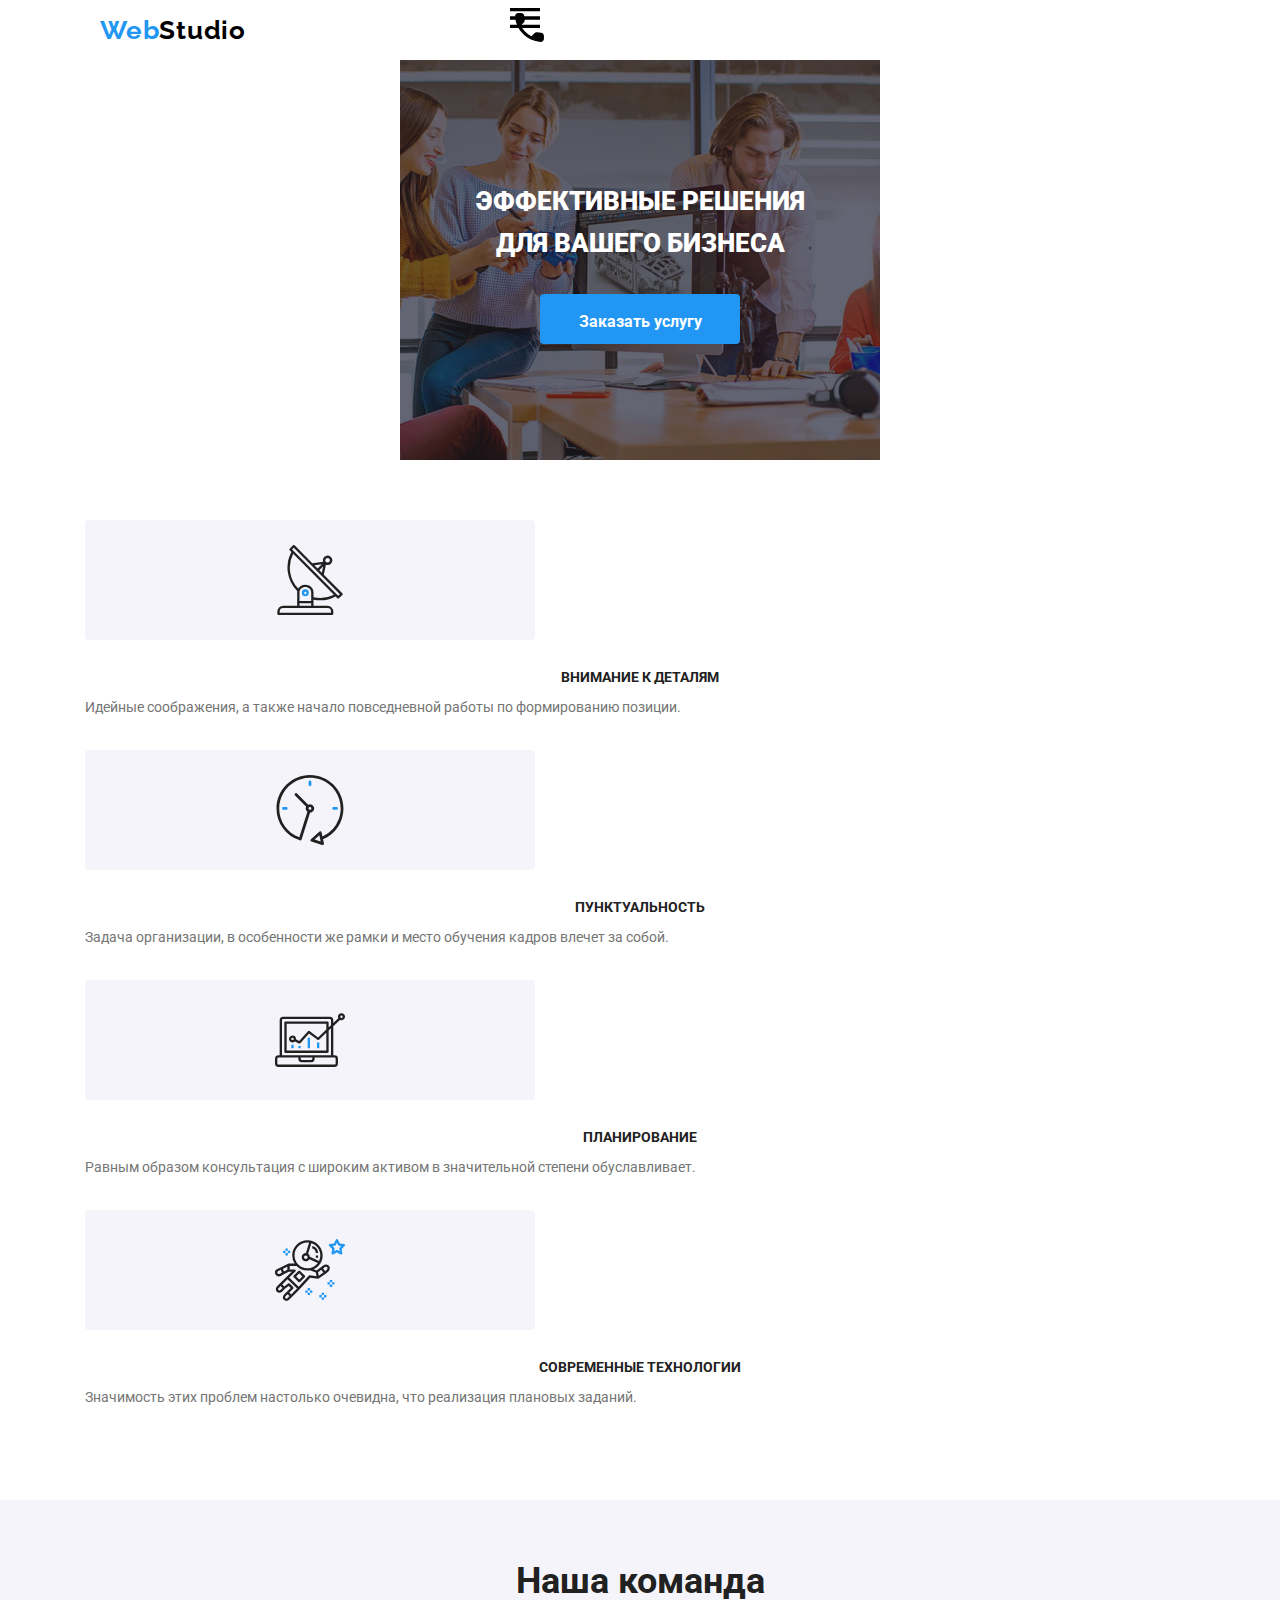
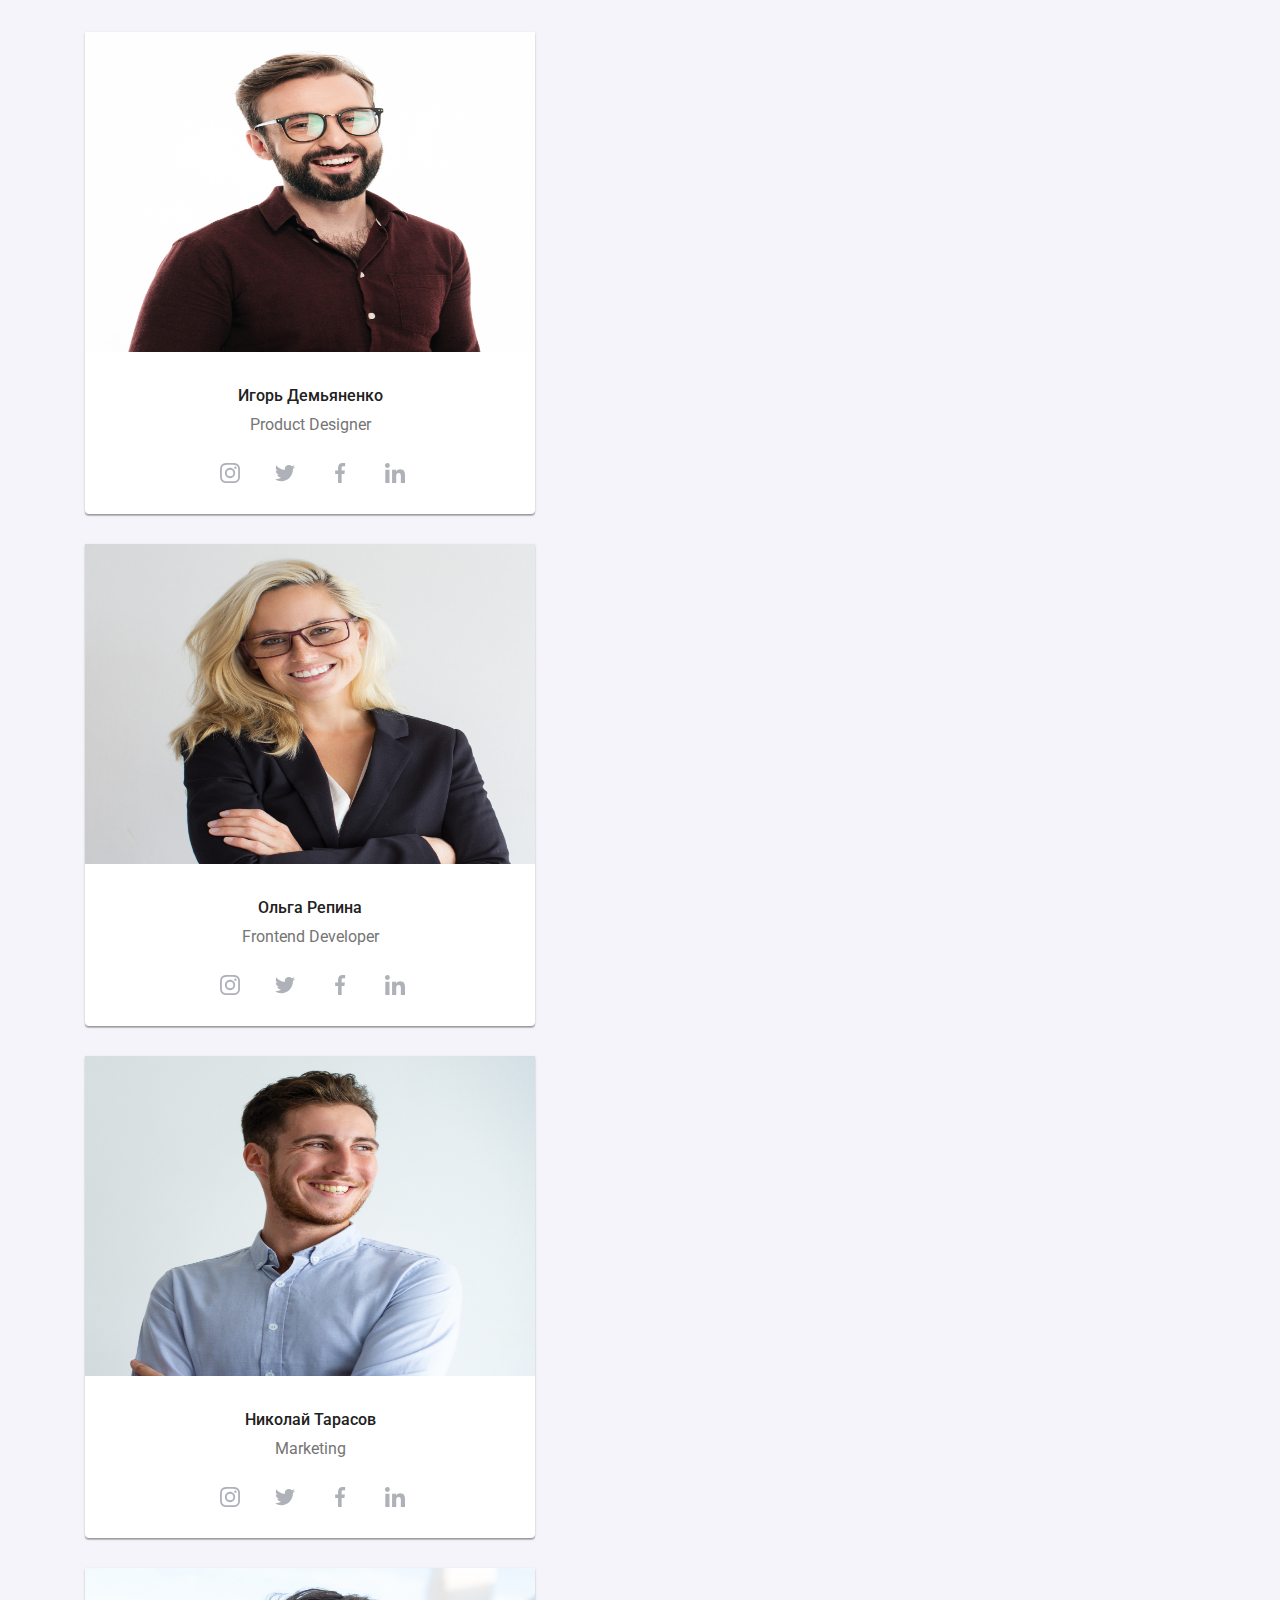
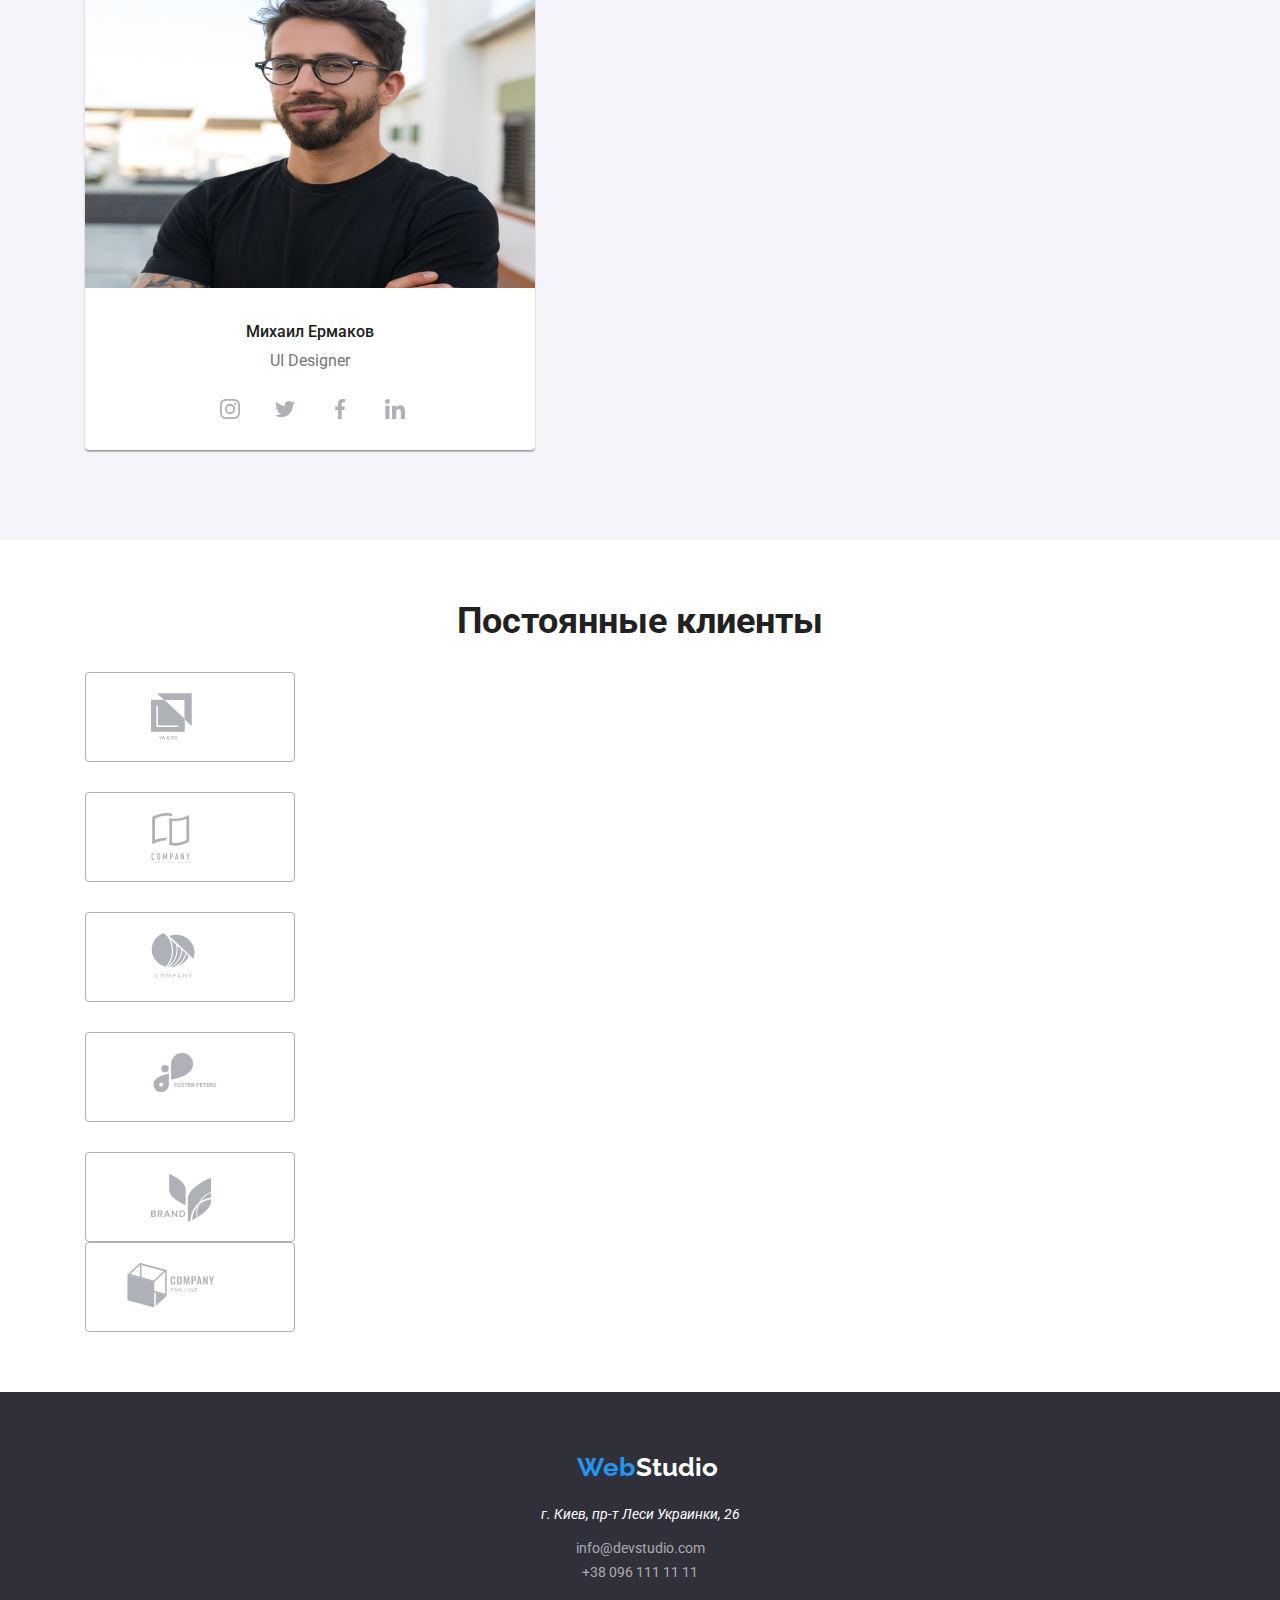
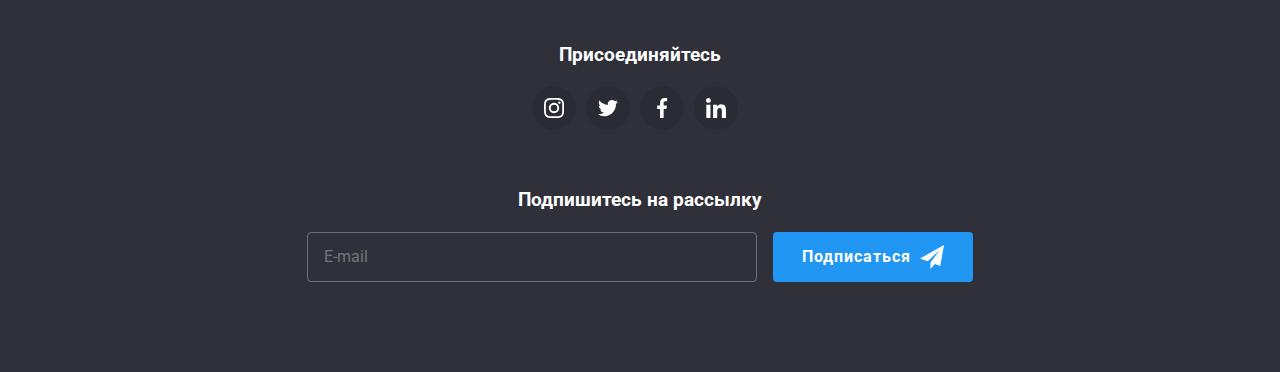
==== commit 9c3ad669: "портфоліо в процесі" ====
--- a/index.html
+++ b/index.html
@@ -14,16 +14,34 @@
     <header class="page-header">
         <div class="container main-nav">
         <nav class="display-flex">
-            <a href="./index.html" class="logo"> <span class="web">Web</span><span class="studio">Studio</span>  </a>
-
-            <ul class="site-nav list">
+            <a href="./index.html" class="logo"> <span class="web">Web</span><span class="studio">Studio</span></a>
+
+            <button type="button" data-modal-open
+                    class="menu-button is-open"
+                    aria-expanded="false"
+                    aria-controls="menu-container"
+                    data-menu-button>
+            
+                <svg
+                    width="40"
+                    height="40"
+                    aria-label="Переключатель мобильного меню">
+
+                    <use class="icon-menu" href="./svg/sprite.svg#icon-menu-button"></use>
+                    <use class="icon-close" href="./svg/sprite.svg#icon-phone-black-form"></use>
+                </svg>
+            </button>
+
+            <div class="menu-container is-open" id="menu-container" data-menu>Контент меню</div>
+
+            <!-- <ul class="site-nav list">
                  <li class="item"><a href="" class="link current" >Студия</a></li>
                  <li class="item"><a href="./portfolio.html" class="link" >Портфолио</a></li>
                  <li class="item"><a href="" class="link" >Контакты</a></li>
-            </ul>
+            </ul> -->
         </nav>
 
-        <ul class="auth-nav-list">
+        <!-- <ul class="auth-nav-list">
             <li class="item">
                 <svg class="item-icon" width="16" height="12">
                     <use href="./svg/sprite.svg#icon-envelope"></use>
@@ -37,7 +55,7 @@
                 </svg>
                 <a href="tel:+380961111111" class="link" >+38 096 111 11 11</a>
             </li>
-        </ul>
+        </ul> -->
     </div>
     </header>
 
--- a/css/main.min.css
+++ b/css/main.min.css
@@ -3,5 +3,5 @@
  Consolas,  'Liberation Mono',  Menlo,- monospace;font-size:1em}small{font-size:80%}sub,sup{font-size:75%;line-height:0;position:relative;vertical-align:baseline}sub{bottom:-0.25em}sup{top:-0.5em}table{text-indent:0;border-color:inherit}button,input,optgroup,select,textarea{font-family:inherit;font-size:100%;line-height:1.15;margin:0}button,select{text-transform:none}button,[type='button'],[type='reset'],[type='submit']{-webkit-appearance:button}::-moz-focus-inner{border-style:none;padding:0}:-moz-focusring{outline:1px dotted ButtonText}:-moz-ui-invalid{box-shadow:none}legend{padding:0}progress{vertical-align:baseline}::-webkit-inner-spin-button,::-webkit-outer-spin-button{height:auto}[type='search']{-webkit-appearance:textfield;outline-offset:-2px}::-webkit-search-decoration{-webkit-appearance:none}::-webkit-file-upload-button{-webkit-appearance:button;font:inherit}summary{display:list-item}html{-webkit-box-sizing:border-box;box-sizing:border-box}*,*::before,*::after{-webkit-box-sizing:inherit;box-sizing:inherit;text-decoration:none}.container{padding-left:15px;padding-right:15px;margin-left:auto;margin-right:auto}@media screen and (min-width: 480px){.container{width:480px}}@media screen and (min-width: 768px){.container{width:768px}}@media screen and (min-width: 1140px){.container{width:1140px}}body{color:#212121;text-decoration:none;font-family:Roboto,sans-serif;margin:0}.container{padding-left:15px;padding-right:15px;margin-left:auto;margin-right:auto}@media screen and (min-width: 480px){.container{width:480px}}@media screen and (min-width: 768px){.container{width:768px}}@media screen and (min-width: 1140px){.container{width:1140px}}.logo{font-family:Raleway;font-weight:700;font-size:26px;line-height:1.19}@media screen and (min-width: 480px){.logo{width:480px;margin-top:16px;margin-bottom:16px;margin-left:15px}}.web{color:#2196F3;letter-spacing:0.03em}.studio{color:#000000;letter-spacing:0.03em}.logo:focus{color:#2196F3}.page-header{background-color:#fff}header{background-color:#fff}ul{list-style:none;margin-bottom:0;margin-top:0}.main-nav{-webkit-box-align:center;-ms-flex-align:center;align-items:center}.auth-nav-list{margin-top:0;margin-bottom:0;margin-left:auto;display:-webkit-box;display:-ms-flexbox;display:flex}.display-flex{display:-webkit-box;display:-ms-flexbox;display:flex;-webkit-box-align:center;-ms-flex-align:center;align-items:center}@media screen and (min-width: 480px){.display-flex{width:480px;height:60px}}.auth-nav-list .item+.item{margin-left:50px}.site-nav .item+.item{margin-left:50px}.item-icon{-webkit-box-pack:center;-ms-flex-pack:center;justify-content:center;-webkit-box-align:center;-ms-flex-align:center;align-items:center;-ms-flex-line-pack:center;align-content:center}.item:hover .item-icon,.item:focus .item-icon{fill:#2196F3;color:#2196F3}.item{-webkit-transition-duration:250ms;transition-duration:250ms;-webkit-transition-timing-function:cubic-bezier 0.4,0,0.2,1;transition-timing-function:cubic-bezier 0.4,0,0.2,1}.site-nav{margin-left:95px}.link{color:#212121;-webkit-transition-duration:250ms;transition-duration:250ms;-webkit-transition-timing-function:cubic-bezier 0.4,0,0.2,1;transition-timing-function:cubic-bezier 0.4,0,0.2,1}.link:hover,.link:focus{color:#2196F3}.link.current::after{content:'';left:0;bottom:0;display:block;width:100%;height:4px;background-color:#2196F3;border-radius:2%;opacity:1;-webkit-transition-duration:250ms;transition-duration:250ms;-webkit-transition-timing-function:cubic-bezier 0.4,0,0.2,1;transition-timing-function:cubic-bezier 0.4,0,0.2,1}.site-nav .link{padding-top:32px;padding-bottom:32px;display:block;font-weight:500;font-size:14px;line-height:1.14}.site-nav a:hover,.site-nav a:focus{color:#2196F3}.site-nav .link.current{color:#2196F3}.hero{margin-left:auto;margin-right:auto;background-image:-webkit-gradient(linear, left top, right top, from(rgba(47,48,58,0.4)), to(rgba(47,48,58,0.4))),url(../img/img-hero.jpg);background-image:linear-gradient(to right, rgba(47,48,58,0.4), rgba(47,48,58,0.4)),url(../img/img-hero.jpg);background-size:cover;background-position:center;background-color:#2F303A;text-align:center}@media screen and (min-width: 480px){.hero{width:480px;height:400px}}.hero-title{margin-top:0;margin-bottom:0;color:#fff;font-weight:900;font-size:44px;line-height:1.36}@media screen and (min-width: 480px){.hero-title{padding-top:120px;padding-right:60px;padding-left:60px;padding-bottom:30px;font-size:26px;line-height:1.62;text-transform:uppercase}}.button{display:inline-block;border-radius:4px;padding:10px 32px;width:200px;height:50px;border:1px solid transparent;color:#fff;background-color:#2196F3;font-family:inherit;font-weight:700;font-size:16px;line-height:2.14;-webkit-box-align:center;-ms-flex-align:center;align-items:center;text-align:center;-webkit-transition-duration:250ms;transition-duration:250ms;-webkit-transition-timing-function:cubic-bezier 0.4,0,0.2,1;transition-timing-function:cubic-bezier 0.4,0,0.2,1}.button:hover,.button:focus{background-color:#2196F3}.features{margin-top:0;padding-top:60px;padding-bottom:60px}.features-images{margin-top:0;padding-bottom:95px}@media screen and (min-width: 480px){.features-images{padding-bottom:0}}.features-icon{background-color:#F5F4FA;margin-right:30px;margin-bottom:30px;width:450px;height:120px;display:-webkit-box;display:-ms-flexbox;display:flex;-webkit-box-align:center;-ms-flex-align:center;align-items:center;-webkit-box-pack:center;-ms-flex-pack:center;justify-content:center;border-radius:4px}.features-article{margin-top:0;margin-bottom:10px;color:#212121;font-weight:700;font-size:14px;line-height:1.14;text-transform:uppercase;text-align:center}.features-list{margin-top:0;padding:0}.features-list-item{width:270px;margin-right:30px}.features-title{margin-top:0;margin-bottom:50px;color:#212121;font-weight:700;font-size:36px;line-height:1.17;text-align:center}@media screen and (min-width: 480px){.features-title{display:none}}.feature-text{margin-top:0;margin-bottom:30px;color:#757575;font-weight:400;font-size:14px;line-height:1.71}@media screen and (min-width: 480px){.feature-text:nth-child(4n){margin-bottom:0}}.features-title-item{display:-webkit-box;display:-ms-flexbox;display:flex;-ms-flex-wrap:wrap;flex-wrap:wrap;padding:0}.element{width:370px;margin-right:30px}.element:nth-child(3n){margin-right:0}.element-position{position:relative}.element-title-css{position:absolute;display:-webkit-box;display:-ms-flexbox;display:flex;color:#fff;font-weight:700;font-size:12px;line-height:1.17;text-transform:uppercase;-webkit-box-align:center;-ms-flex-align:center;align-items:center;-webkit-box-pack:center;-ms-flex-pack:center;justify-content:center;bottom:0;left:0;width:370px;height:70px;background-color:rgba(47,53,58,0.8);margin:0;opacity:1}.team{padding-top:95px;padding-bottom:95px;background-color:#F5F4FA}@media screen and (min-width: 480px){.team{padding-top:0;padding-bottom:60px}}.features-title-team{margin-top:0;margin-bottom:50px;color:#212121;font-weight:700;font-size:36px;line-height:1.17;text-align:center}@media screen and (min-width: 480px){.features-title-team{padding-top:60px;padding-bottom:30px;margin-bottom:0}}.features-title-item{display:-webkit-box;display:-ms-flexbox;display:flex;-ms-flex-wrap:wrap;flex-wrap:wrap;padding:0}@media screen and (min-width: 480px){.features-title-item{display:none}}.features-title-flex{padding:0}.name-flex{margin-right:30px;background:#fff;-webkit-box-shadow:0px 1px 3px rgba(0,0,0,0.12),0px 1px 1px rgba(0,0,0,0.14),0px 2px 1px rgba(0,0,0,0.2);box-shadow:0px 1px 3px rgba(0,0,0,0.12),0px 1px 1px rgba(0,0,0,0.14),0px 2px 1px rgba(0,0,0,0.2);border-radius:0px 0px 4px 4px}@media screen and (min-width: 480px){.name-flex{margin-right:0;margin-bottom:30px;width:450px;height:482px}}.team-img-size{width:270px}@media screen and (min-width: 480px){.team-img-size{width:450px;height:320px}}.social-team{display:-webkit-box;display:-ms-flexbox;display:flex;padding:0;width:210px;height:45px;margin-top:16px;margin-bottom:30px;margin-right:32px;margin-left:32px}@media screen and (min-width: 480px){.social-team{margin-left:122px}}.social-link-icon{fill:#AFB1B8;-webkit-transition-duration:250ms;transition-duration:250ms;-webkit-transition-timing-function:cubic-bezier 0.4,0,0.2,1;transition-timing-function:cubic-bezier 0.4,0,0.2,1}.social-link:hover .social-link-icon,.social-link:focus .social-link-icon{fill:#fff;background-color:#2196F3}.social-team:last-child{margin-right:0}.social-link{display:-webkit-inline-box;display:-ms-inline-flexbox;display:inline-flex;margin-right:10px;background-color:#fff;border-radius:50%;text-align:center;-webkit-box-align:start;-ms-flex-align:start;align-items:flex-start;width:45px;height:45px;-webkit-box-pack:center;-ms-flex-pack:center;justify-content:center;-webkit-box-align:center;-ms-flex-align:center;align-items:center;-webkit-transition-duration:250ms;transition-duration:250ms;-webkit-transition-timing-function:cubic-bezier 0.4,0,0.2,1;transition-timing-function:cubic-bezier 0.4,0,0.2,1}.social-link:hover,.social-link:focus{background-color:#2196F3}.features-title-flex .name-flex:last-child{margin-right:0}.team-name{margin-top:30px;margin-bottom:10px;color:#212121;font-weight:500;font-size:16px;line-height:1.19;text-align:center}.team-occupation{margin-top:0;color:#757575;font-weight:400;font-size:16px;line-height:1.19;text-align:center}.clients{padding-top:95px;padding-bottom:95px}@media screen and (min-width: 480px){.clients{padding-top:60px;padding-bottom:60px}}.features-title-clients{margin-top:0;margin-bottom:50px;color:#212121;font-weight:700;font-size:36px;line-height:1.17;text-align:center}@media screen and (min-width: 480px){.features-title-clients{margin-bottom:30px}}.clients-list{display:-webkit-box;display:-ms-flexbox;display:flex;-ms-flex-wrap:wrap;flex-wrap:wrap;padding-right:0;padding-left:0}.clients-name{width:170px;height:90px;margin-right:30px;padding:20px 65px;-webkit-box-align:center;-ms-flex-align:center;align-items:center;border:1px solid #AFB1B8;-webkit-box-sizing:border-box;box-sizing:border-box;border-radius:4px}.clients-name:hover,.clients-name:focus{border-color:#2196F3}@media screen and (min-width: 480px){.clients-name{width:210px;margin-bottom:30px;margin-right:15px}}.clients-name:last-child{margin-right:0;padding:20px 40px;-webkit-box-align:center;-ms-flex-align:center;align-items:center}.clients-name-icon{fill:#AFB1B8;text-align:center;-webkit-transition-duration:250ms;transition-duration:250ms;-webkit-transition-timing-function:cubic-bezier 0.4,0,0.2,1;transition-timing-function:cubic-bezier 0.4,0,0.2,1}.clients-name:hover .clients-name-icon,.clients-name:focus .clients-name-icon{fill:#2196F3}footer{padding-top:60px;padding-bottom:60px;background-color:#2F303A;color:#fff}.footer{display:block}.studio-footer{color:#fff}address{margin-top:20px;margin-bottom:10px;color:#fff;font-weight:400;font-size:14px;line-height:1.71}address:hover,address:focus{color:#2196F3;-webkit-transition-duration:250ms;transition-duration:250ms;-webkit-transition-timing-function:cubic-bezier 0.4,0,0.2,1;transition-timing-function:cubic-bezier 0.4,0,0.2,1}.footer-list{margin-top:0;margin-bottom:0;padding-left:0}.contact{padding-bottom:10px;color:rgba(255,255,255,0.6);font-weight:400;font-size:14px;line-height:1.71;-webkit-transition-duration:250ms;transition-duration:250ms;-webkit-transition-timing-function:cubic-bezier 0.4,0,0.2,1;transition-timing-function:cubic-bezier 0.4,0,0.2,1}.contact:hover,.contact:focus{color:#2196F3}.contact-block{padding-left:15px}.join-block-title{margin-top:0;margin-bottom:0}.footer-container{display:-webkit-box;display:-ms-flexbox;display:flex;-ms-flex-wrap:wrap;flex-wrap:wrap}.join-block{padding-left:70px}.social{display:inline-block;padding-right:0;padding-left:0;width:45px;height:45px}.social-display{display:-webkit-box;display:-ms-flexbox;display:flex;padding:0}.social-icon{display:-webkit-inline-box;display:-ms-inline-flexbox;display:inline-flex;background-color:rgba(0,0,0,0.1);border-radius:50%;fill:#fff;border:none;width:44px;height:44px;margin-right:10px;margin-top:20px;margin-bottom:100px;-webkit-box-pack:center;-ms-flex-pack:center;justify-content:center;-webkit-box-align:center;-ms-flex-align:center;align-items:center;-webkit-transition-duration:250ms;transition-duration:250ms;-webkit-transition-timing-function:cubic-bezier 0.4,0,0.2,1;transition-timing-function:cubic-bezier 0.4,0,0.2,1}.social-icon:hover,.social-icon:focus{background-color:#2196F3}.subscription{padding-left:95px}.subscribe-form-input{width:358px;height:50px;padding-left:16px;background-color:transparent;border:1px solid rgba(255,255,255,0.3);border-radius:4px;color:#fff}.form-field-subscription{position:relative;display:block;margin-top:20px;margin-bottom:10px}.subscribe-button{display:-webkit-inline-box;display:-ms-inline-flexbox;display:inline-flex;-webkit-box-align:center;-ms-flex-align:center;align-items:center;-webkit-box-pack:justify;-ms-flex-pack:justify;justify-content:space-between;width:200px;height:50px;padding:10px 29px;margin-left:12px;font-weight:700;font-size:16px;font-style:normal;line-height:1.143;letter-spacing:0.06em;color:#fff;text-align:left;border-style:none;background-color:#2196F3;border-radius:4px;cursor:pointer}.subscribe-button::after{display:block;content:"";width:24px;height:24px;background-color:transparent;background-repeat:no-repeat;background-position:center}.iconsend::after{background-image:url(../svg/send.svg)}.backdrop{position:fixed;top:0;left:0;width:100%;height:100%;background-color:rgba(0,0,0,0.2);opacity:1;-webkit-transition:opacity 250ms cubic-bezier 0.4,0,0.2,1;transition:opacity 250ms cubic-bezier 0.4,0,0.2,1;z-index:1}.backdrop.is-hidden{opacity:0;pointer-events:none}.backdrop.is-hidden .modal{-webkit-transform:translate(-50%, -50%) scale(0.9);transform:translate(-50%, -50%) scale(0.9)}.modal{position:absolute;top:50%;left:50%;background-color:#fff;-webkit-transform:translate(-50%, -50%) scale(1);transform:translate(-50%, -50%) scale(1);-webkit-transition:0,0.2,1,-webkit-transform 250ms cubic-bezier 0.4;transition:0,0.2,1,-webkit-transform 250ms cubic-bezier 0.4;transition:transform 250ms cubic-bezier 0.4,0,0.2,1;transition:transform 250ms cubic-bezier 0.4,0,0.2,1,-webkit-transform 250ms cubic-bezier 0.4}.form{display:-webkit-box;display:-ms-flexbox;display:flex;-webkit-box-orient:vertical;-webkit-box-direction:normal;-ms-flex-direction:column;flex-direction:column;width:530px;height:580px;outline:1px solid}.form-title{font-style:normal;font-weight:700;font-size:20px;line-height:1.15;color:#212121;padding-top:40px;padding-left:40px;padding-right:40px;padding-bottom:15px;margin:0}.form-field{position:relative;display:flexbox;margin-bottom:10px}.form .form-field:nth-child(4n+2){margin-bottom:0}.form-text{position:relative;font-style:normal;font-weight:400;font-size:12px;line-height:1.17;color:#757575;margin-bottom:4px;padding-left:40px}.form-field label{margin-bottom:5px}.form-input{width:450px;height:40px;border:1px solid rgba(33,33,33,0.2);-webkit-box-sizing:border-box;box-sizing:border-box;border-radius:4px;margin-left:40px;margin-right:40px;padding:10px 45px}.form-icon{position:absolute;top:50%;left:12px;margin-left:45px}.form-field:focus-within .form-text{-webkit-transform:translate(-50%);transform:translate(-50%)}.text-comment{margin-top:10px;margin-right:40px}.form-message{display:block;width:450px;height:120px;border:1px solid rgba(33,33,33,0.2);border-radius:4px;resize:none;font-family:Roboto, sans-serif;font-size:12px;line-height:1.17;color:rgba(117,117,117,0.5);padding:12px 16px;margin-left:45px}.form-input:focus,.form-message:focus{outline:none;border:1px solid  #2196f3}.form-input:focus+.form-icon{fill:#2196F3}.information-field-wrapper{position:relative;margin-top:20px;margin-left:55px}.form-field textarea{margin-left:40px}.agreement-policy{font-family:Roboto,sans-serif;font-style:normal;font-weight:normal;font-size:14px;line-height:1.71}.agreement-terms{font-family:Roboto,sans-serif;font-style:normal;font-weight:normal;font-size:14px;line-height:1.71;text-decoration:underline}.information-form-btn{display:-webkit-box;display:-ms-flexbox;display:flex;width:200px;height:50px;background-color:#2196F3;-webkit-box-shadow:0px 4px 4px rgba(0,0,0,0.15);box-shadow:0px 4px 4px rgba(0,0,0,0.15);border-radius:4px;margin:0 auto;border:none;font-style:normal;font-weight:bold;font-size:16px;line-height:1.875;letter-spacing:0.06em;color:#fff;margin-top:30px;margin-bottom:40px;padding-top:10px;padding-bottom:10px;padding-left:56px}.close{position:absolute;top:8px;right:8px;width:30px;height:30px;padding:0;border-radius:50%;border:1px solid rgba(0,0,0,0.1);background-color:#fff}.works{display:-webkit-box;display:-ms-flexbox;display:flex;-ms-flex-wrap:wrap;flex-wrap:wrap;padding:0}.works-element{width:370px;margin-right:30px;margin-bottom:30px;padding-bottom:20px;background-color:#eeeeee}.works-element:hover{-webkit-box-shadow:0px 1px 3px rgba(0,0,0,0.12),0px 1px 1px rgba(0,0,0,0.14),0px 2px 1px rgba(0,0,0,0.2);box-shadow:0px 1px 3px rgba(0,0,0,0.12),0px 1px 1px rgba(0,0,0,0.14),0px 2px 1px rgba(0,0,0,0.2)}.works-element-blue{position:relative;overflow:hidden}.works-overlay{position:absolute;top:0;left:0;width:100%;height:100%;background-color:rgba(33,150,243,0.9);-webkit-transform:translateY(100%);transform:translateY(100%);-webkit-transition-duration:250ms;transition-duration:250ms;-webkit-transition-timing-function:cubic-bezier 0.4,0,0.2,1;transition-timing-function:cubic-bezier 0.4,0,0.2,1}.works-element:hover .works-overlay{-webkit-transform:translateY(0);transform:translateY(0)}.works-description{position:absolute;top:0;left:0;top:50%;left:50%;-webkit-transform:translate(-50%, -50%);transform:translate(-50%, -50%);display:-webkit-box;display:-ms-flexbox;display:flex;width:322px;height:168px;font-weight:400;font-size:18px;line-height:1.56;color:#fff;margin:0;padding:0;-webkit-transition-duration:250ms;transition-duration:250ms;-webkit-transition-timing-function:cubic-bezier 0.4,0,0.2,1;transition-timing-function:cubic-bezier 0.4,0,0.2,1}.works-element-blue .works-description:hover{opacity:1}.works-element:nth-child(3n){margin-right:0}.works-element:nth-last-child(-n+3){margin-bottom:0}.team-works{margin-top:20px;margin-bottom:4px;margin-left:24px;margin-right:24px;color:#212121;font-weight:700;font-size:18px;line-height:2}.team-web{margin-top:0;margin-bottom:20px;margin-left:24px;margin-right:24px;color:#757575;font-weight:400;font-size:16px;line-height:1.86}.button-portfolio{display:inline-block;border-radius:4px;padding:6px 22px;margin-right:8px;text-align:center;border:1px solid transparent;color:#212121;background-color:#F5F4FA;-webkit-transition-duration:250ms;transition-duration:250ms;-webkit-transition-timing-function:cubic-bezier 0.4,0,0.2,1;transition-timing-function:cubic-bezier 0.4,0,0.2,1}.button-portfolio:hover,.button-portfolio:focus{background-color:#2196F3}.btn-portfolio .button-portfolio:not(:last-child){margin-right:8px}.btn-portfolio{display:-webkit-box;display:-ms-flexbox;display:flex;-ms-flex-wrap:wrap;flex-wrap:wrap;margin-top:0;margin-bottom:50px;padding:0 280px}
+ monospace;font-size:1em}small{font-size:80%}sub,sup{font-size:75%;line-height:0;position:relative;vertical-align:baseline}sub{bottom:-0.25em}sup{top:-0.5em}table{text-indent:0;border-color:inherit}button,input,optgroup,select,textarea{font-family:inherit;font-size:100%;line-height:1.15;margin:0}button,select{text-transform:none}button,[type='button'],[type='reset'],[type='submit']{-webkit-appearance:button}::-moz-focus-inner{border-style:none;padding:0}:-moz-focusring{outline:1px dotted ButtonText}:-moz-ui-invalid{box-shadow:none}legend{padding:0}progress{vertical-align:baseline}::-webkit-inner-spin-button,::-webkit-outer-spin-button{height:auto}[type='search']{-webkit-appearance:textfield;outline-offset:-2px}::-webkit-search-decoration{-webkit-appearance:none}::-webkit-file-upload-button{-webkit-appearance:button;font:inherit}summary{display:list-item}html{-webkit-box-sizing:border-box;box-sizing:border-box}*,*::before,*::after{-webkit-box-sizing:inherit;box-sizing:inherit;text-decoration:none}.container{padding-left:15px;padding-right:15px;margin-left:auto;margin-right:auto}@media screen and (min-width: 480px){.container{width:480px}}@media screen and (min-width: 768px){.container{width:768px}}@media screen and (min-width: 1140px){.container{width:1140px}}body{color:#212121;text-decoration:none;font-family:Roboto,sans-serif;margin:0}.container{padding-left:15px;padding-right:15px;margin-left:auto;margin-right:auto}@media screen and (min-width: 480px){.container{width:480px}}@media screen and (min-width: 768px){.container{width:768px}}@media screen and (min-width: 1140px){.container{width:1140px}}.logo{font-family:Raleway;font-weight:700;font-size:26px;line-height:1.19}@media screen and (min-width: 480px){.logo{width:480px;margin-top:16px;margin-bottom:16px;margin-left:15px}}.web{color:#2196F3;letter-spacing:0.03em}.studio{color:#000000;letter-spacing:0.03em}.logo:focus{color:#2196F3}.page-header{background-color:#fff}header{background-color:#fff}ul{list-style:none;margin-bottom:0;margin-top:0}.main-nav{-webkit-box-align:center;-ms-flex-align:center;align-items:center}.menu-button{display:none;margin:10px 15px 10px 0px;padding:0;border:none;background-color:transparent}@media screen and (min-width: 480px){.menu-button{display:block}}.menu-container{display:none;position:absolute;top:100%;left:0;width:100%;height:453px;background-color:palegoldenrod;padding:20px;text-align:center;font-size:20px}.menu-containeris-open{display:block}.auth-nav-list{margin-top:0;margin-bottom:0;margin-left:auto;display:-webkit-box;display:-ms-flexbox;display:flex}.display-flex{display:-webkit-box;display:-ms-flexbox;display:flex;-webkit-box-align:center;-ms-flex-align:center;align-items:center}@media screen and (min-width: 480px){.display-flex{width:480px;height:60px}}.auth-nav-list .item+.item{margin-left:50px}.site-nav .item+.item{margin-left:50px}.item-icon{-webkit-box-pack:center;-ms-flex-pack:center;justify-content:center;-webkit-box-align:center;-ms-flex-align:center;align-items:center;-ms-flex-line-pack:center;align-content:center}.item:hover .item-icon,.item:focus .item-icon{fill:#2196F3;color:#2196F3}.item{-webkit-transition-duration:250ms;transition-duration:250ms;-webkit-transition-timing-function:cubic-bezier 0.4,0,0.2,1;transition-timing-function:cubic-bezier 0.4,0,0.2,1}.site-nav{margin-left:95px}.link{color:#212121;-webkit-transition-duration:250ms;transition-duration:250ms;-webkit-transition-timing-function:cubic-bezier 0.4,0,0.2,1;transition-timing-function:cubic-bezier 0.4,0,0.2,1}.link:hover,.link:focus{color:#2196F3}.link.current::after{content:'';left:0;bottom:0;display:block;width:100%;height:4px;background-color:#2196F3;border-radius:2%;opacity:1;-webkit-transition-duration:250ms;transition-duration:250ms;-webkit-transition-timing-function:cubic-bezier 0.4,0,0.2,1;transition-timing-function:cubic-bezier 0.4,0,0.2,1}.site-nav .link{padding-top:32px;padding-bottom:32px;display:block;font-weight:500;font-size:14px;line-height:1.14}.site-nav a:hover,.site-nav a:focus{color:#2196F3}.site-nav .link.current{color:#2196F3}.hero{margin-left:auto;margin-right:auto;background-image:-webkit-gradient(linear, left top, right top, from(rgba(47,48,58,0.4)), to(rgba(47,48,58,0.4))),url(../img/img-hero.jpg);background-image:linear-gradient(to right, rgba(47,48,58,0.4), rgba(47,48,58,0.4)),url(../img/img-hero.jpg);background-size:cover;background-position:center;background-color:#2F303A;text-align:center}@media screen and (min-width: 480px){.hero{width:480px;height:400px}}.hero-title{margin-top:0;margin-bottom:0;color:#fff;font-weight:900;font-size:44px;line-height:1.36}@media screen and (min-width: 480px){.hero-title{padding-top:120px;padding-right:60px;padding-left:60px;padding-bottom:30px;font-size:26px;line-height:1.62;text-transform:uppercase}}.button{display:inline-block;border-radius:4px;padding:10px 32px;width:200px;height:50px;border:1px solid transparent;color:#fff;background-color:#2196F3;font-family:inherit;font-weight:700;font-size:16px;line-height:2.14;-webkit-box-align:center;-ms-flex-align:center;align-items:center;text-align:center;-webkit-transition-duration:250ms;transition-duration:250ms;-webkit-transition-timing-function:cubic-bezier 0.4,0,0.2,1;transition-timing-function:cubic-bezier 0.4,0,0.2,1}.button:hover,.button:focus{background-color:#2196F3}.features{margin-top:0;padding-top:60px;padding-bottom:60px}.features-images{margin-top:0;padding-bottom:95px}@media screen and (min-width: 480px){.features-images{padding-bottom:0}}.features-icon{background-color:#F5F4FA;margin-right:30px;margin-bottom:30px;width:450px;height:120px;display:-webkit-box;display:-ms-flexbox;display:flex;-webkit-box-align:center;-ms-flex-align:center;align-items:center;-webkit-box-pack:center;-ms-flex-pack:center;justify-content:center;border-radius:4px}.features-article{margin-top:0;margin-bottom:10px;color:#212121;font-weight:700;font-size:14px;line-height:1.14;text-transform:uppercase;text-align:center}.features-list{margin-top:0;padding:0}.features-list-item{width:270px;margin-right:30px}.features-title{margin-top:0;margin-bottom:50px;color:#212121;font-weight:700;font-size:36px;line-height:1.17;text-align:center}@media screen and (min-width: 480px){.features-title{display:none}}.feature-text{margin-top:0;margin-bottom:30px;color:#757575;font-weight:400;font-size:14px;line-height:1.71}.features-title-item{display:-webkit-box;display:-ms-flexbox;display:flex;-ms-flex-wrap:wrap;flex-wrap:wrap;padding:0}.element{width:370px;margin-right:30px}.element:nth-child(3n){margin-right:0}.element-position{position:relative}.element-title-css{position:absolute;display:-webkit-box;display:-ms-flexbox;display:flex;color:#fff;font-weight:700;font-size:12px;line-height:1.17;text-transform:uppercase;-webkit-box-align:center;-ms-flex-align:center;align-items:center;-webkit-box-pack:center;-ms-flex-pack:center;justify-content:center;bottom:0;left:0;width:370px;height:70px;background-color:rgba(47,53,58,0.8);margin:0;opacity:1}.team{padding-top:95px;padding-bottom:95px;background-color:#F5F4FA}@media screen and (min-width: 480px){.team{padding-top:0;padding-bottom:60px}}.features-title-team{margin-top:0;margin-bottom:50px;color:#212121;font-weight:700;font-size:36px;line-height:1.17;text-align:center}@media screen and (min-width: 480px){.features-title-team{padding-top:60px;padding-bottom:30px;margin-bottom:0}}.features-title-item{display:-webkit-box;display:-ms-flexbox;display:flex;-ms-flex-wrap:wrap;flex-wrap:wrap;padding:0}@media screen and (min-width: 480px){.features-title-item{display:none}}.features-title-flex{padding:0}.name-flex{margin-right:30px;background:#fff;-webkit-box-shadow:0px 1px 3px rgba(0,0,0,0.12),0px 1px 1px rgba(0,0,0,0.14),0px 2px 1px rgba(0,0,0,0.2);box-shadow:0px 1px 3px rgba(0,0,0,0.12),0px 1px 1px rgba(0,0,0,0.14),0px 2px 1px rgba(0,0,0,0.2);border-radius:0px 0px 4px 4px}@media screen and (min-width: 480px){.name-flex{margin-right:0;margin-bottom:30px;width:450px;height:482px}}.team-img-size{width:270px}@media screen and (min-width: 480px){.team-img-size{width:450px;height:320px}}.social-team{display:-webkit-box;display:-ms-flexbox;display:flex;padding:0;width:210px;height:45px;margin-top:16px;margin-bottom:30px;margin-right:32px;margin-left:32px}@media screen and (min-width: 480px){.social-team{margin-left:122px}}.social-link-icon{fill:#AFB1B8;-webkit-transition-duration:250ms;transition-duration:250ms;-webkit-transition-timing-function:cubic-bezier 0.4,0,0.2,1;transition-timing-function:cubic-bezier 0.4,0,0.2,1}.social-link:hover .social-link-icon,.social-link:focus .social-link-icon{fill:#fff;background-color:#2196F3}.social-team:last-child{margin-right:0}.social-link{display:-webkit-inline-box;display:-ms-inline-flexbox;display:inline-flex;margin-right:10px;background-color:#fff;border-radius:50%;text-align:center;-webkit-box-align:start;-ms-flex-align:start;align-items:flex-start;width:45px;height:45px;-webkit-box-pack:center;-ms-flex-pack:center;justify-content:center;-webkit-box-align:center;-ms-flex-align:center;align-items:center;-webkit-transition-duration:250ms;transition-duration:250ms;-webkit-transition-timing-function:cubic-bezier 0.4,0,0.2,1;transition-timing-function:cubic-bezier 0.4,0,0.2,1}.social-link:hover,.social-link:focus{background-color:#2196F3}.features-title-flex .name-flex:last-child{margin-right:0}.team-name{margin-top:30px;margin-bottom:10px;color:#212121;font-weight:500;font-size:16px;line-height:1.19;text-align:center}.team-occupation{margin-top:0;color:#757575;font-weight:400;font-size:16px;line-height:1.19;text-align:center}.clients{padding-top:95px;padding-bottom:95px}@media screen and (min-width: 480px){.clients{padding-top:60px;padding-bottom:60px}}.features-title-clients{margin-top:0;margin-bottom:50px;color:#212121;font-weight:700;font-size:36px;line-height:1.17;text-align:center}@media screen and (min-width: 480px){.features-title-clients{margin-bottom:30px}}.clients-list{-ms-flex-wrap:wrap;flex-wrap:wrap;padding-right:0;padding-left:0}.clients-name{width:170px;height:90px;margin-right:30px;padding:20px 65px;-webkit-box-align:center;-ms-flex-align:center;align-items:center;border:1px solid #AFB1B8;-webkit-box-sizing:border-box;box-sizing:border-box;border-radius:4px}.clients-name:hover,.clients-name:focus{border-color:#2196F3}@media screen and (min-width: 480px){.clients-name{width:210px;margin-bottom:30px;margin-right:15px}}@media screen and (min-width: 480px){.clients-name:nth-child(6n){margin-right:0}}@media screen and (min-width: 480px){.clients-name:nth-child(n+5){margin-bottom:0}}.clients-name:last-child{margin-right:0;padding:20px 40px;-webkit-box-align:center;-ms-flex-align:center;align-items:center}.clients-name-icon{fill:#AFB1B8;-webkit-transition-duration:250ms;transition-duration:250ms;-webkit-transition-timing-function:cubic-bezier 0.4,0,0.2,1;transition-timing-function:cubic-bezier 0.4,0,0.2,1}.clients-name:hover,.clients-name:focus{border-color:#2196F3}.clients-name:hover .clients-name-icon,.clients-name:focus .clients-name-icon{fill:#2196F3}footer{padding-top:60px;padding-bottom:60px;background-color:#2F303A;color:#fff}.footer{display:block}.studio-footer{color:#fff}address{margin-top:20px;margin-bottom:10px;color:#fff;font-weight:400;font-size:14px;line-height:1.71}address:hover,address:focus{color:#2196F3;-webkit-transition-duration:250ms;transition-duration:250ms;-webkit-transition-timing-function:cubic-bezier 0.4,0,0.2,1;transition-timing-function:cubic-bezier 0.4,0,0.2,1}.footer-list{margin-top:0;margin-bottom:0;padding-left:0}.contact{padding-bottom:10px;color:rgba(255,255,255,0.6);font-weight:400;font-size:14px;line-height:1.71;-webkit-transition-duration:250ms;transition-duration:250ms;-webkit-transition-timing-function:cubic-bezier 0.4,0,0.2,1;transition-timing-function:cubic-bezier 0.4,0,0.2,1}.contact:hover,.contact:focus{color:#2196F3}.contact-block{padding-left:15px}@media screen and (min-width: 480px){.contact-block{padding-left:0;display:block;text-align:center}}.join-block-title{margin-top:0;margin-bottom:0}@media screen and (min-width: 480px){.join-block-title{display:block;text-align:center;margin-top:60px}}@media screen and (min-width: 480px){.footer-container{display:block;text-align:center}}.join-block{padding-left:70px}@media screen and (min-width: 480px){.join-block{padding-left:0;text-align:center;display:block;margin-bottom:60px}}.social{display:inline-block;padding-right:0;padding-left:0;width:45px;height:45px}.social-display{display:-webkit-box;display:-ms-flexbox;display:flex;padding:0}@media screen and (min-width: 480px){.social-display{text-align:center;-webkit-box-pack:center;-ms-flex-pack:center;justify-content:center}}.social-icon{display:-webkit-inline-box;display:-ms-inline-flexbox;display:inline-flex;background-color:rgba(0,0,0,0.1);border-radius:50%;fill:#fff;border:none;width:44px;height:44px;margin-right:10px;margin-top:20px;-webkit-box-pack:center;-ms-flex-pack:center;justify-content:center;-webkit-box-align:center;-ms-flex-align:center;align-items:center;-webkit-transition-duration:250ms;transition-duration:250ms;-webkit-transition-timing-function:cubic-bezier 0.4,0,0.2,1;transition-timing-function:cubic-bezier 0.4,0,0.2,1}.social-icon:hover,.social-icon:focus{background-color:#2196F3}.subscription{padding-left:95px}@media screen and (min-width: 480px){.subscription{padding-left:0}}.subscribe-form-input{width:358px;height:50px;padding-left:16px;background-color:transparent;border:1px solid rgba(255,255,255,0.3);border-radius:4px;color:#fff}@media screen and (min-width: 480px){.subscribe-form-input{width:450px;margin-bottom:20px}}.form-field-subscription{position:relative;display:block;margin-top:20px;margin-bottom:10px}.subscribe-button{display:-webkit-inline-box;display:-ms-inline-flexbox;display:inline-flex;-webkit-box-align:center;-ms-flex-align:center;align-items:center;-webkit-box-pack:justify;-ms-flex-pack:justify;justify-content:space-between;width:200px;height:50px;padding:10px 29px;margin-left:12px;font-weight:700;font-size:16px;font-style:normal;line-height:1.143;letter-spacing:0.06em;color:#fff;text-align:left;border-style:none;background-color:#2196F3;border-radius:4px;cursor:pointer}.subscribe-button::after{display:block;content:"";width:24px;height:24px;background-color:transparent;background-repeat:no-repeat;background-position:center}.iconsend::after{background-image:url(../svg/send.svg)}.backdrop{position:fixed;top:0;left:0;width:100%;height:100%;background-color:rgba(0,0,0,0.2);opacity:1;-webkit-transition:opacity 250ms cubic-bezier 0.4,0,0.2,1;transition:opacity 250ms cubic-bezier 0.4,0,0.2,1;z-index:1}.backdrop.is-hidden{opacity:0;pointer-events:none}.backdrop.is-hidden .modal{-webkit-transform:translate(-50%, -50%) scale(0.9);transform:translate(-50%, -50%) scale(0.9)}.modal{position:absolute;top:50%;left:50%;background-color:#fff;-webkit-transform:translate(-50%, -50%) scale(1);transform:translate(-50%, -50%) scale(1);-webkit-transition:0,0.2,1,-webkit-transform 250ms cubic-bezier 0.4;transition:0,0.2,1,-webkit-transform 250ms cubic-bezier 0.4;transition:transform 250ms cubic-bezier 0.4,0,0.2,1;transition:transform 250ms cubic-bezier 0.4,0,0.2,1,-webkit-transform 250ms cubic-bezier 0.4}.form{display:-webkit-box;display:-ms-flexbox;display:flex;-webkit-box-orient:vertical;-webkit-box-direction:normal;-ms-flex-direction:column;flex-direction:column;width:530px;height:580px;outline:1px solid}@media screen and (min-width: 480px){.form{width:450px;height:610px}}.form-title{font-style:normal;font-weight:700;font-size:20px;line-height:1.15;color:#212121;padding-top:40px;padding-left:40px;padding-right:40px;padding-bottom:15px;margin:0}@media screen and (min-width: 480px){.form-title{text-align:center}}.form-field{position:relative;display:flexbox;margin-bottom:10px}.form .form-field:nth-child(4n+2){margin-bottom:0}.form-text{position:relative;font-style:normal;font-weight:400;font-size:12px;line-height:1.17;color:#757575;margin-bottom:4px;padding-left:40px}.form-field label{margin-bottom:5px}.form-input{width:450px;height:40px;border:1px solid rgba(33,33,33,0.2);-webkit-box-sizing:border-box;box-sizing:border-box;border-radius:4px;margin-left:40px;margin-right:40px;padding:10px 45px}@media screen and (min-width: 480px){.form-input{width:370px}}.form-icon{position:absolute;top:50%;left:12px;margin-left:45px}.form-field:focus-within .form-text{-webkit-transform:translate(-50%);transform:translate(-50%)}.text-comment{margin-top:10px;margin-right:40px}.form-message{display:block;width:450px;height:120px;border:1px solid rgba(33,33,33,0.2);border-radius:4px;resize:none;font-family:Roboto, sans-serif;font-size:12px;line-height:1.17;color:rgba(117,117,117,0.5);padding:12px 16px;margin-left:45px}@media screen and (min-width: 480px){.form-message{width:370px}}.form-input:focus,.form-message:focus{outline:none;border:1px solid  #2196f3}.form-input:focus+.form-icon{fill:#2196F3}.information-field-wrapper{position:relative;margin-top:20px;margin-left:55px}@media screen and (min-width: 480px){.information-field-wrapper{margin-left:40px}}.form-field textarea{margin-left:40px}.agreement-policy{font-family:Roboto,sans-serif;font-style:normal;font-weight:normal;font-size:14px;line-height:1.71}@media screen and (min-width: 480px){.agreement-policy{font-size:12px;line-height:1.17}}.agreement-terms{font-family:Roboto,sans-serif;font-style:normal;font-weight:normal;font-size:14px;line-height:1.71;text-decoration:underline}.information-form-btn{display:-webkit-box;display:-ms-flexbox;display:flex;width:200px;height:50px;background-color:#2196F3;-webkit-box-shadow:0px 4px 4px rgba(0,0,0,0.15);box-shadow:0px 4px 4px rgba(0,0,0,0.15);border-radius:4px;margin:0 auto;border:none;font-style:normal;font-weight:bold;font-size:16px;line-height:1.875;letter-spacing:0.06em;color:#fff;margin-top:30px;margin-bottom:40px;padding-top:10px;padding-bottom:10px;padding-left:56px}.close{position:absolute;top:8px;right:8px;width:30px;height:30px;padding:0;border-radius:50%;border:1px solid rgba(0,0,0,0.1);background-color:#fff}.features{margin-top:0;padding-top:60px;padding-bottom:60px}.works{padding:0}.works-element{width:370px;margin-right:30px;margin-bottom:30px;padding-bottom:20px;background-color:#eeeeee}.works-element:hover{-webkit-box-shadow:0px 1px 3px rgba(0,0,0,0.12),0px 1px 1px rgba(0,0,0,0.14),0px 2px 1px rgba(0,0,0,0.2);box-shadow:0px 1px 3px rgba(0,0,0,0.12),0px 1px 1px rgba(0,0,0,0.14),0px 2px 1px rgba(0,0,0,0.2)}@media screen and (min-width: 480px){.works-element{width:450px}}.works-element-blue{position:relative;overflow:hidden}.works-overlay{position:absolute;top:0;left:0;width:100%;height:100%;background-color:rgba(33,150,243,0.9);-webkit-transform:translateY(100%);transform:translateY(100%);-webkit-transition-duration:250ms;transition-duration:250ms;-webkit-transition-timing-function:cubic-bezier 0.4,0,0.2,1;transition-timing-function:cubic-bezier 0.4,0,0.2,1}.works-element:hover .works-overlay{-webkit-transform:translateY(0);transform:translateY(0)}.works-description{position:absolute;top:0;left:0;top:50%;left:50%;-webkit-transform:translate(-50%, -50%);transform:translate(-50%, -50%);display:-webkit-box;display:-ms-flexbox;display:flex;width:322px;height:168px;font-weight:400;font-size:18px;line-height:1.56;color:#fff;margin:0;padding:0;-webkit-transition-duration:250ms;transition-duration:250ms;-webkit-transition-timing-function:cubic-bezier 0.4,0,0.2,1;transition-timing-function:cubic-bezier 0.4,0,0.2,1}.works-element-blue .works-description:hover{opacity:1}.works-element:nth-child(3n){margin-right:0}.works-element:nth-last-child(-n+3){margin-bottom:0}.team-works{margin-top:20px;margin-bottom:4px;margin-left:24px;margin-right:24px;color:#212121;font-weight:700;font-size:18px;line-height:2}.team-web{margin-top:0;margin-bottom:20px;margin-left:24px;margin-right:24px;color:#757575;font-weight:400;font-size:16px;line-height:1.86}.button-portfolio{display:inline-block;border-radius:4px;padding:6px 22px;margin-right:8px;text-align:center;border:1px solid transparent;color:#212121;background-color:#F5F4FA;-webkit-transition-duration:250ms;transition-duration:250ms;-webkit-transition-timing-function:cubic-bezier 0.4,0,0.2,1;transition-timing-function:cubic-bezier 0.4,0,0.2,1}.button-portfolio:hover,.button-portfolio:focus{background-color:#2196F3}@media screen and (min-width: 480px){.button-portfolio{margin-bottom:15px}}@media screen and (min-width: 480px){.button-portfolio:nth-child(n+4){margin-bottom:0}}.btn-portfolio .button-portfolio:not(:last-child){margin-right:8px}.btn-portfolio{display:-webkit-box;display:-ms-flexbox;display:flex;-ms-flex-wrap:wrap;flex-wrap:wrap;margin-top:0;margin-bottom:50px;padding:0 280px}@media screen and (min-width: 480px){.btn-portfolio{padding:0;margin-bottom:40px}}
 /*# sourceMappingURL=main.min.css.map */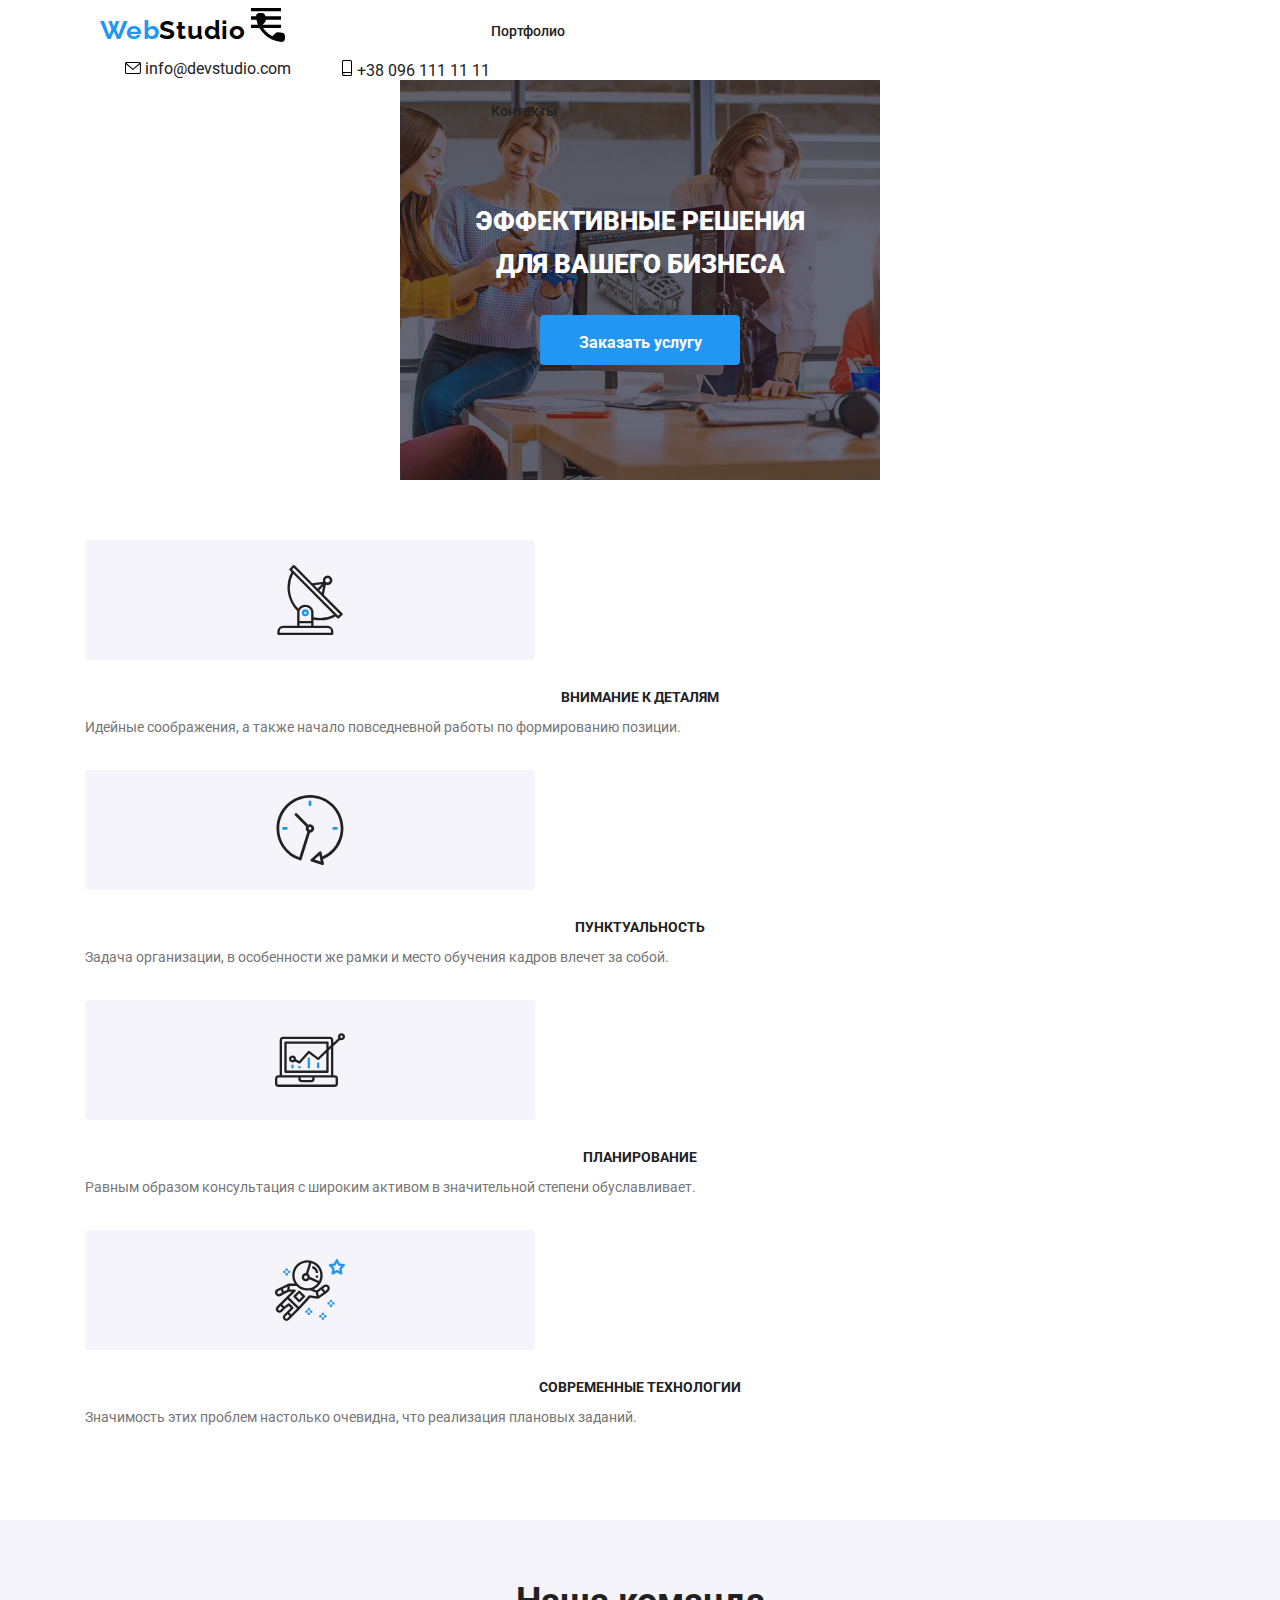
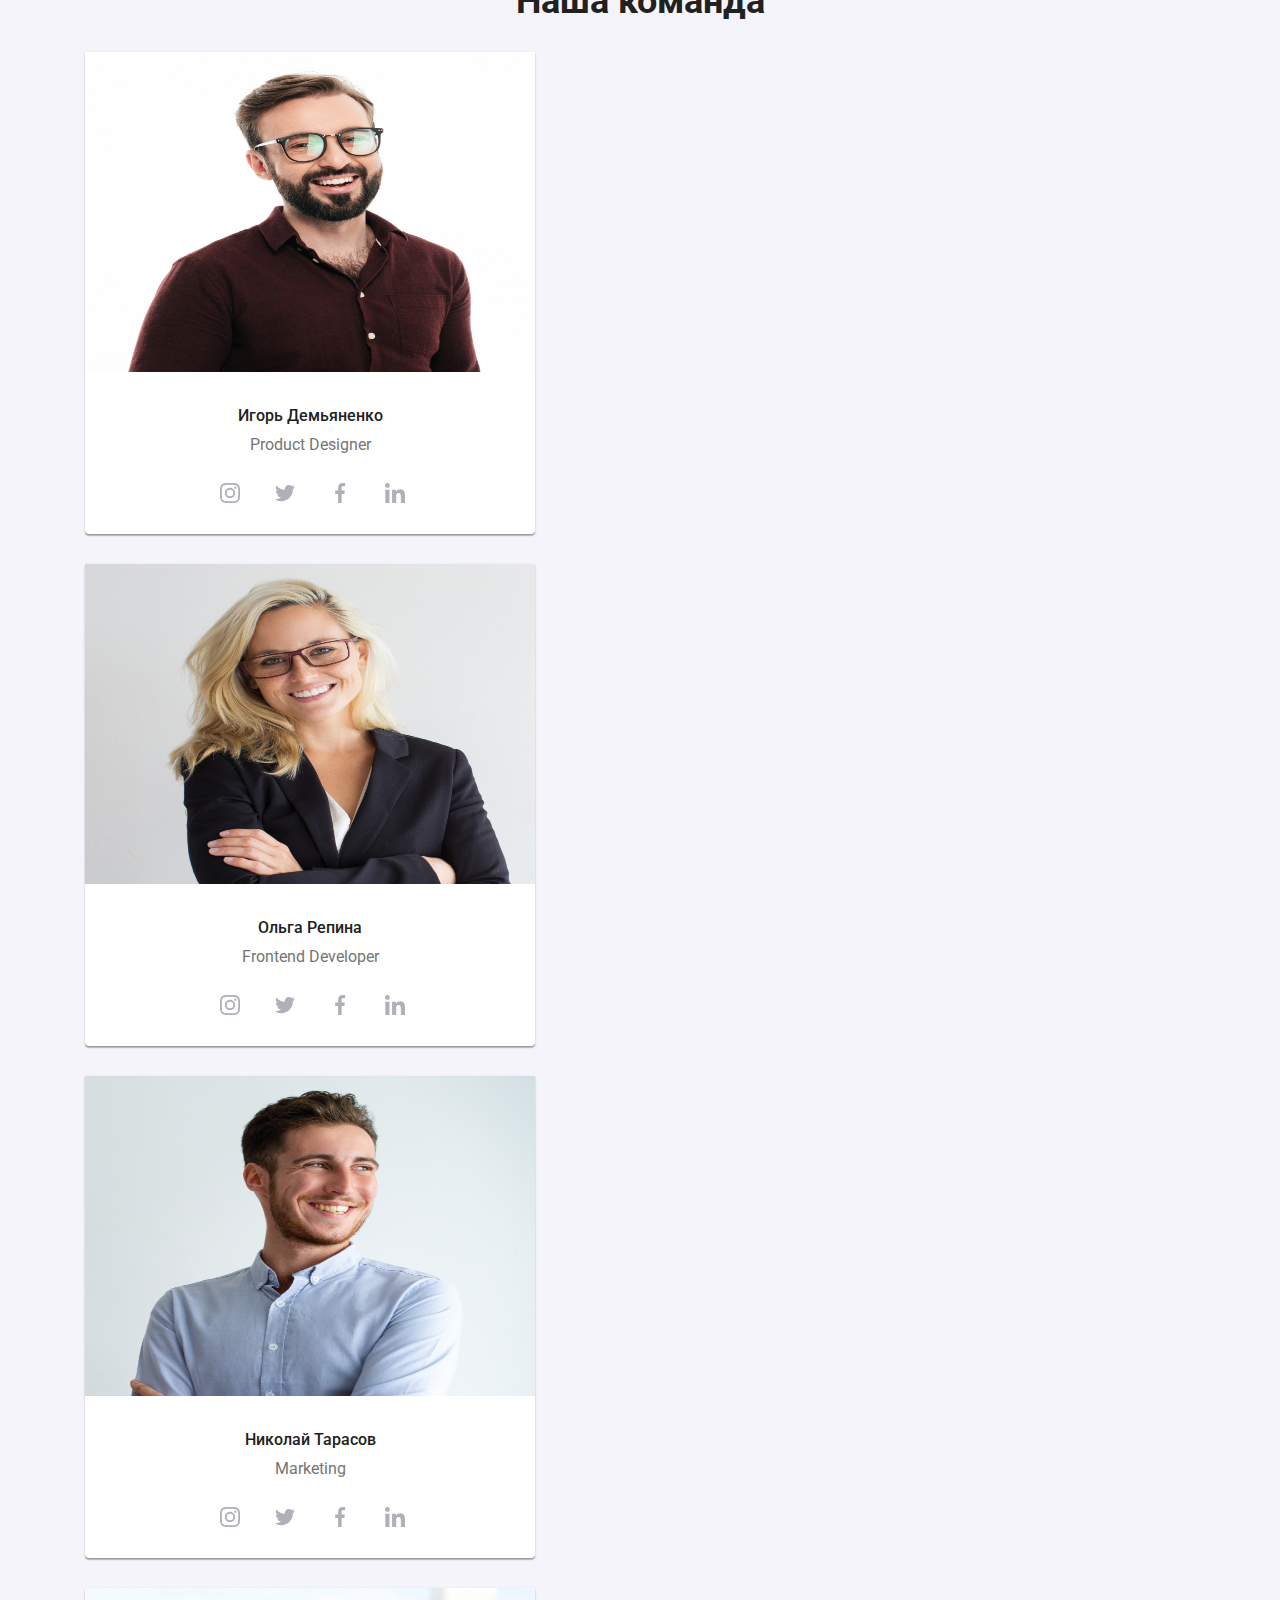
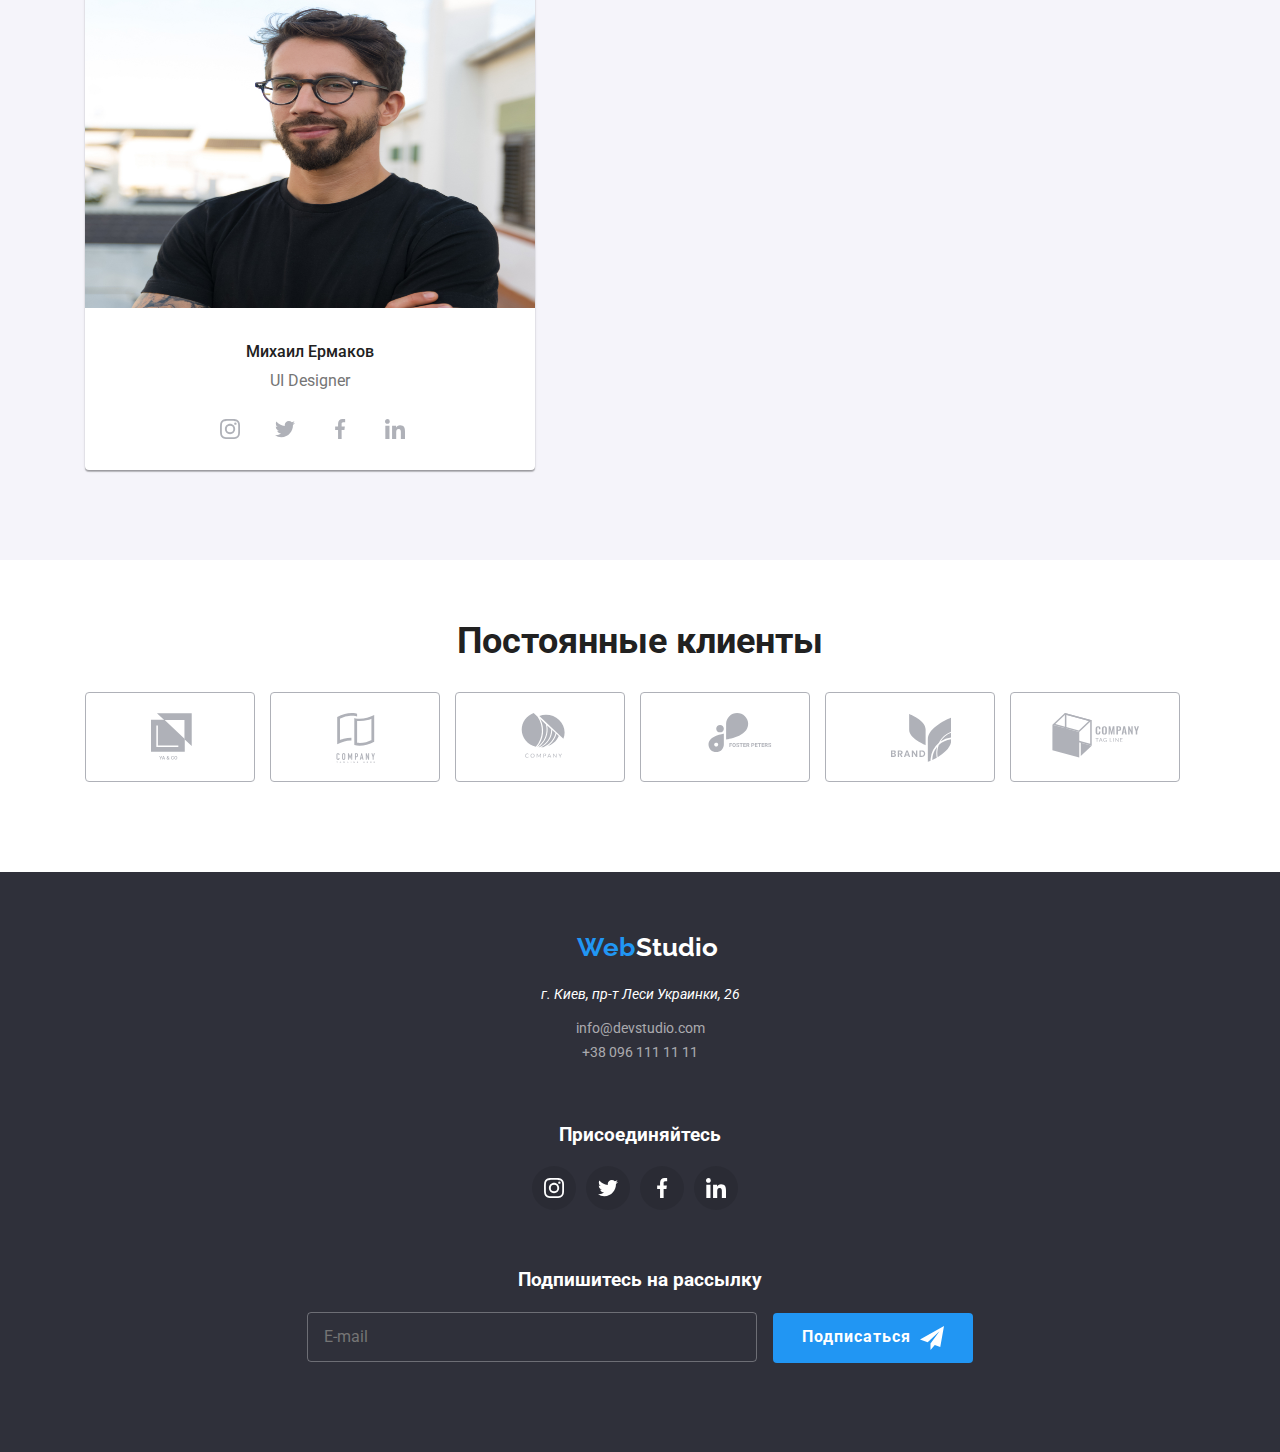
==== commit 37f1785a: "добавила брейкпоінт 320рх" ====
--- a/index.html
+++ b/index.html
@@ -16,7 +16,7 @@
         <nav class="display-flex">
             <a href="./index.html" class="logo"> <span class="web">Web</span><span class="studio">Studio</span></a>
 
-            <button type="button" data-modal-open
+            <button type="button"
                     class="menu-button is-open"
                     aria-expanded="false"
                     aria-controls="menu-container"
@@ -34,14 +34,14 @@
 
             <div class="menu-container is-open" id="menu-container" data-menu>Контент меню</div>
 
-            <!-- <ul class="site-nav list">
+            <ul class="site-nav list">
                  <li class="item"><a href="" class="link current" >Студия</a></li>
                  <li class="item"><a href="./portfolio.html" class="link" >Портфолио</a></li>
                  <li class="item"><a href="" class="link" >Контакты</a></li>
-            </ul> -->
+            </ul>
         </nav>
 
-        <!-- <ul class="auth-nav-list">
+        <ul class="auth-nav-list">
             <li class="item">
                 <svg class="item-icon" width="16" height="12">
                     <use href="./svg/sprite.svg#icon-envelope"></use>
@@ -55,7 +55,7 @@
                 </svg>
                 <a href="tel:+380961111111" class="link" >+38 096 111 11 11</a>
             </li>
-        </ul> -->
+        </ul>
     </div>
     </header>
 
--- a/css/main.min.css
+++ b/css/main.min.css
@@ -3,5 +3,5 @@
  Consolas,  'Liberation Mono',  Menlo,- monospace;font-size:1em}small{font-size:80%}sub,sup{font-size:75%;line-height:0;position:relative;vertical-align:baseline}sub{bottom:-0.25em}sup{top:-0.5em}table{text-indent:0;border-color:inherit}button,input,optgroup,select,textarea{font-family:inherit;font-size:100%;line-height:1.15;margin:0}button,select{text-transform:none}button,[type='button'],[type='reset'],[type='submit']{-webkit-appearance:button}::-moz-focus-inner{border-style:none;padding:0}:-moz-focusring{outline:1px dotted ButtonText}:-moz-ui-invalid{box-shadow:none}legend{padding:0}progress{vertical-align:baseline}::-webkit-inner-spin-button,::-webkit-outer-spin-button{height:auto}[type='search']{-webkit-appearance:textfield;outline-offset:-2px}::-webkit-search-decoration{-webkit-appearance:none}::-webkit-file-upload-button{-webkit-appearance:button;font:inherit}summary{display:list-item}html{-webkit-box-sizing:border-box;box-sizing:border-box}*,*::before,*::after{-webkit-box-sizing:inherit;box-sizing:inherit;text-decoration:none}.container{padding-left:15px;padding-right:15px;margin-left:auto;margin-right:auto}@media screen and (min-width: 480px){.container{width:480px}}@media screen and (min-width: 768px){.container{width:768px}}@media screen and (min-width: 1140px){.container{width:1140px}}body{color:#212121;text-decoration:none;font-family:Roboto,sans-serif;margin:0}.container{padding-left:15px;padding-right:15px;margin-left:auto;margin-right:auto}@media screen and (min-width: 480px){.container{width:480px}}@media screen and (min-width: 768px){.container{width:768px}}@media screen and (min-width: 1140px){.container{width:1140px}}.logo{font-family:Raleway;font-weight:700;font-size:26px;line-height:1.19}@media screen and (min-width: 480px){.logo{width:480px;margin-top:16px;margin-bottom:16px;margin-left:15px}}.web{color:#2196F3;letter-spacing:0.03em}.studio{color:#000000;letter-spacing:0.03em}.logo:focus{color:#2196F3}.page-header{background-color:#fff}header{background-color:#fff}ul{list-style:none;margin-bottom:0;margin-top:0}.main-nav{-webkit-box-align:center;-ms-flex-align:center;align-items:center}.menu-button{display:none;margin:10px 15px 10px 0px;padding:0;border:none;background-color:transparent}@media screen and (min-width: 480px){.menu-button{display:block}}.menu-container{display:none;position:absolute;top:100%;left:0;width:100%;height:453px;background-color:palegoldenrod;padding:20px;text-align:center;font-size:20px}.menu-containeris-open{display:block}.auth-nav-list{margin-top:0;margin-bottom:0;margin-left:auto;display:-webkit-box;display:-ms-flexbox;display:flex}.display-flex{display:-webkit-box;display:-ms-flexbox;display:flex;-webkit-box-align:center;-ms-flex-align:center;align-items:center}@media screen and (min-width: 480px){.display-flex{width:480px;height:60px}}.auth-nav-list .item+.item{margin-left:50px}.site-nav .item+.item{margin-left:50px}.item-icon{-webkit-box-pack:center;-ms-flex-pack:center;justify-content:center;-webkit-box-align:center;-ms-flex-align:center;align-items:center;-ms-flex-line-pack:center;align-content:center}.item:hover .item-icon,.item:focus .item-icon{fill:#2196F3;color:#2196F3}.item{-webkit-transition-duration:250ms;transition-duration:250ms;-webkit-transition-timing-function:cubic-bezier 0.4,0,0.2,1;transition-timing-function:cubic-bezier 0.4,0,0.2,1}.site-nav{margin-left:95px}.link{color:#212121;-webkit-transition-duration:250ms;transition-duration:250ms;-webkit-transition-timing-function:cubic-bezier 0.4,0,0.2,1;transition-timing-function:cubic-bezier 0.4,0,0.2,1}.link:hover,.link:focus{color:#2196F3}.link.current::after{content:'';left:0;bottom:0;display:block;width:100%;height:4px;background-color:#2196F3;border-radius:2%;opacity:1;-webkit-transition-duration:250ms;transition-duration:250ms;-webkit-transition-timing-function:cubic-bezier 0.4,0,0.2,1;transition-timing-function:cubic-bezier 0.4,0,0.2,1}.site-nav .link{padding-top:32px;padding-bottom:32px;display:block;font-weight:500;font-size:14px;line-height:1.14}.site-nav a:hover,.site-nav a:focus{color:#2196F3}.site-nav .link.current{color:#2196F3}.hero{margin-left:auto;margin-right:auto;background-image:-webkit-gradient(linear, left top, right top, from(rgba(47,48,58,0.4)), to(rgba(47,48,58,0.4))),url(../img/img-hero.jpg);background-image:linear-gradient(to right, rgba(47,48,58,0.4), rgba(47,48,58,0.4)),url(../img/img-hero.jpg);background-size:cover;background-position:center;background-color:#2F303A;text-align:center}@media screen and (min-width: 480px){.hero{width:480px;height:400px}}.hero-title{margin-top:0;margin-bottom:0;color:#fff;font-weight:900;font-size:44px;line-height:1.36}@media screen and (min-width: 480px){.hero-title{padding-top:120px;padding-right:60px;padding-left:60px;padding-bottom:30px;font-size:26px;line-height:1.62;text-transform:uppercase}}.button{display:inline-block;border-radius:4px;padding:10px 32px;width:200px;height:50px;border:1px solid transparent;color:#fff;background-color:#2196F3;font-family:inherit;font-weight:700;font-size:16px;line-height:2.14;-webkit-box-align:center;-ms-flex-align:center;align-items:center;text-align:center;-webkit-transition-duration:250ms;transition-duration:250ms;-webkit-transition-timing-function:cubic-bezier 0.4,0,0.2,1;transition-timing-function:cubic-bezier 0.4,0,0.2,1}.button:hover,.button:focus{background-color:#2196F3}.features{margin-top:0;padding-top:60px;padding-bottom:60px}.features-images{margin-top:0;padding-bottom:95px}@media screen and (min-width: 480px){.features-images{padding-bottom:0}}.features-icon{background-color:#F5F4FA;margin-right:30px;margin-bottom:30px;width:450px;height:120px;display:-webkit-box;display:-ms-flexbox;display:flex;-webkit-box-align:center;-ms-flex-align:center;align-items:center;-webkit-box-pack:center;-ms-flex-pack:center;justify-content:center;border-radius:4px}.features-article{margin-top:0;margin-bottom:10px;color:#212121;font-weight:700;font-size:14px;line-height:1.14;text-transform:uppercase;text-align:center}.features-list{margin-top:0;padding:0}.features-list-item{width:270px;margin-right:30px}.features-title{margin-top:0;margin-bottom:50px;color:#212121;font-weight:700;font-size:36px;line-height:1.17;text-align:center}@media screen and (min-width: 480px){.features-title{display:none}}.feature-text{margin-top:0;margin-bottom:30px;color:#757575;font-weight:400;font-size:14px;line-height:1.71}.features-title-item{display:-webkit-box;display:-ms-flexbox;display:flex;-ms-flex-wrap:wrap;flex-wrap:wrap;padding:0}.element{width:370px;margin-right:30px}.element:nth-child(3n){margin-right:0}.element-position{position:relative}.element-title-css{position:absolute;display:-webkit-box;display:-ms-flexbox;display:flex;color:#fff;font-weight:700;font-size:12px;line-height:1.17;text-transform:uppercase;-webkit-box-align:center;-ms-flex-align:center;align-items:center;-webkit-box-pack:center;-ms-flex-pack:center;justify-content:center;bottom:0;left:0;width:370px;height:70px;background-color:rgba(47,53,58,0.8);margin:0;opacity:1}.team{padding-top:95px;padding-bottom:95px;background-color:#F5F4FA}@media screen and (min-width: 480px){.team{padding-top:0;padding-bottom:60px}}.features-title-team{margin-top:0;margin-bottom:50px;color:#212121;font-weight:700;font-size:36px;line-height:1.17;text-align:center}@media screen and (min-width: 480px){.features-title-team{padding-top:60px;padding-bottom:30px;margin-bottom:0}}.features-title-item{display:-webkit-box;display:-ms-flexbox;display:flex;-ms-flex-wrap:wrap;flex-wrap:wrap;padding:0}@media screen and (min-width: 480px){.features-title-item{display:none}}.features-title-flex{padding:0}.name-flex{margin-right:30px;background:#fff;-webkit-box-shadow:0px 1px 3px rgba(0,0,0,0.12),0px 1px 1px rgba(0,0,0,0.14),0px 2px 1px rgba(0,0,0,0.2);box-shadow:0px 1px 3px rgba(0,0,0,0.12),0px 1px 1px rgba(0,0,0,0.14),0px 2px 1px rgba(0,0,0,0.2);border-radius:0px 0px 4px 4px}@media screen and (min-width: 480px){.name-flex{margin-right:0;margin-bottom:30px;width:450px;height:482px}}.team-img-size{width:270px}@media screen and (min-width: 480px){.team-img-size{width:450px;height:320px}}.social-team{display:-webkit-box;display:-ms-flexbox;display:flex;padding:0;width:210px;height:45px;margin-top:16px;margin-bottom:30px;margin-right:32px;margin-left:32px}@media screen and (min-width: 480px){.social-team{margin-left:122px}}.social-link-icon{fill:#AFB1B8;-webkit-transition-duration:250ms;transition-duration:250ms;-webkit-transition-timing-function:cubic-bezier 0.4,0,0.2,1;transition-timing-function:cubic-bezier 0.4,0,0.2,1}.social-link:hover .social-link-icon,.social-link:focus .social-link-icon{fill:#fff;background-color:#2196F3}.social-team:last-child{margin-right:0}.social-link{display:-webkit-inline-box;display:-ms-inline-flexbox;display:inline-flex;margin-right:10px;background-color:#fff;border-radius:50%;text-align:center;-webkit-box-align:start;-ms-flex-align:start;align-items:flex-start;width:45px;height:45px;-webkit-box-pack:center;-ms-flex-pack:center;justify-content:center;-webkit-box-align:center;-ms-flex-align:center;align-items:center;-webkit-transition-duration:250ms;transition-duration:250ms;-webkit-transition-timing-function:cubic-bezier 0.4,0,0.2,1;transition-timing-function:cubic-bezier 0.4,0,0.2,1}.social-link:hover,.social-link:focus{background-color:#2196F3}.features-title-flex .name-flex:last-child{margin-right:0}.team-name{margin-top:30px;margin-bottom:10px;color:#212121;font-weight:500;font-size:16px;line-height:1.19;text-align:center}.team-occupation{margin-top:0;color:#757575;font-weight:400;font-size:16px;line-height:1.19;text-align:center}.clients{padding-top:95px;padding-bottom:95px}@media screen and (min-width: 480px){.clients{padding-top:60px;padding-bottom:60px}}.features-title-clients{margin-top:0;margin-bottom:50px;color:#212121;font-weight:700;font-size:36px;line-height:1.17;text-align:center}@media screen and (min-width: 480px){.features-title-clients{margin-bottom:30px}}.clients-list{-ms-flex-wrap:wrap;flex-wrap:wrap;padding-right:0;padding-left:0}.clients-name{width:170px;height:90px;margin-right:30px;padding:20px 65px;-webkit-box-align:center;-ms-flex-align:center;align-items:center;border:1px solid #AFB1B8;-webkit-box-sizing:border-box;box-sizing:border-box;border-radius:4px}.clients-name:hover,.clients-name:focus{border-color:#2196F3}@media screen and (min-width: 480px){.clients-name{width:210px;margin-bottom:30px;margin-right:15px}}@media screen and (min-width: 480px){.clients-name:nth-child(6n){margin-right:0}}@media screen and (min-width: 480px){.clients-name:nth-child(n+5){margin-bottom:0}}.clients-name:last-child{margin-right:0;padding:20px 40px;-webkit-box-align:center;-ms-flex-align:center;align-items:center}.clients-name-icon{fill:#AFB1B8;-webkit-transition-duration:250ms;transition-duration:250ms;-webkit-transition-timing-function:cubic-bezier 0.4,0,0.2,1;transition-timing-function:cubic-bezier 0.4,0,0.2,1}.clients-name:hover,.clients-name:focus{border-color:#2196F3}.clients-name:hover .clients-name-icon,.clients-name:focus .clients-name-icon{fill:#2196F3}footer{padding-top:60px;padding-bottom:60px;background-color:#2F303A;color:#fff}.footer{display:block}.studio-footer{color:#fff}address{margin-top:20px;margin-bottom:10px;color:#fff;font-weight:400;font-size:14px;line-height:1.71}address:hover,address:focus{color:#2196F3;-webkit-transition-duration:250ms;transition-duration:250ms;-webkit-transition-timing-function:cubic-bezier 0.4,0,0.2,1;transition-timing-function:cubic-bezier 0.4,0,0.2,1}.footer-list{margin-top:0;margin-bottom:0;padding-left:0}.contact{padding-bottom:10px;color:rgba(255,255,255,0.6);font-weight:400;font-size:14px;line-height:1.71;-webkit-transition-duration:250ms;transition-duration:250ms;-webkit-transition-timing-function:cubic-bezier 0.4,0,0.2,1;transition-timing-function:cubic-bezier 0.4,0,0.2,1}.contact:hover,.contact:focus{color:#2196F3}.contact-block{padding-left:15px}@media screen and (min-width: 480px){.contact-block{padding-left:0;display:block;text-align:center}}.join-block-title{margin-top:0;margin-bottom:0}@media screen and (min-width: 480px){.join-block-title{display:block;text-align:center;margin-top:60px}}@media screen and (min-width: 480px){.footer-container{display:block;text-align:center}}.join-block{padding-left:70px}@media screen and (min-width: 480px){.join-block{padding-left:0;text-align:center;display:block;margin-bottom:60px}}.social{display:inline-block;padding-right:0;padding-left:0;width:45px;height:45px}.social-display{display:-webkit-box;display:-ms-flexbox;display:flex;padding:0}@media screen and (min-width: 480px){.social-display{text-align:center;-webkit-box-pack:center;-ms-flex-pack:center;justify-content:center}}.social-icon{display:-webkit-inline-box;display:-ms-inline-flexbox;display:inline-flex;background-color:rgba(0,0,0,0.1);border-radius:50%;fill:#fff;border:none;width:44px;height:44px;margin-right:10px;margin-top:20px;-webkit-box-pack:center;-ms-flex-pack:center;justify-content:center;-webkit-box-align:center;-ms-flex-align:center;align-items:center;-webkit-transition-duration:250ms;transition-duration:250ms;-webkit-transition-timing-function:cubic-bezier 0.4,0,0.2,1;transition-timing-function:cubic-bezier 0.4,0,0.2,1}.social-icon:hover,.social-icon:focus{background-color:#2196F3}.subscription{padding-left:95px}@media screen and (min-width: 480px){.subscription{padding-left:0}}.subscribe-form-input{width:358px;height:50px;padding-left:16px;background-color:transparent;border:1px solid rgba(255,255,255,0.3);border-radius:4px;color:#fff}@media screen and (min-width: 480px){.subscribe-form-input{width:450px;margin-bottom:20px}}.form-field-subscription{position:relative;display:block;margin-top:20px;margin-bottom:10px}.subscribe-button{display:-webkit-inline-box;display:-ms-inline-flexbox;display:inline-flex;-webkit-box-align:center;-ms-flex-align:center;align-items:center;-webkit-box-pack:justify;-ms-flex-pack:justify;justify-content:space-between;width:200px;height:50px;padding:10px 29px;margin-left:12px;font-weight:700;font-size:16px;font-style:normal;line-height:1.143;letter-spacing:0.06em;color:#fff;text-align:left;border-style:none;background-color:#2196F3;border-radius:4px;cursor:pointer}.subscribe-button::after{display:block;content:"";width:24px;height:24px;background-color:transparent;background-repeat:no-repeat;background-position:center}.iconsend::after{background-image:url(../svg/send.svg)}.backdrop{position:fixed;top:0;left:0;width:100%;height:100%;background-color:rgba(0,0,0,0.2);opacity:1;-webkit-transition:opacity 250ms cubic-bezier 0.4,0,0.2,1;transition:opacity 250ms cubic-bezier 0.4,0,0.2,1;z-index:1}.backdrop.is-hidden{opacity:0;pointer-events:none}.backdrop.is-hidden .modal{-webkit-transform:translate(-50%, -50%) scale(0.9);transform:translate(-50%, -50%) scale(0.9)}.modal{position:absolute;top:50%;left:50%;background-color:#fff;-webkit-transform:translate(-50%, -50%) scale(1);transform:translate(-50%, -50%) scale(1);-webkit-transition:0,0.2,1,-webkit-transform 250ms cubic-bezier 0.4;transition:0,0.2,1,-webkit-transform 250ms cubic-bezier 0.4;transition:transform 250ms cubic-bezier 0.4,0,0.2,1;transition:transform 250ms cubic-bezier 0.4,0,0.2,1,-webkit-transform 250ms cubic-bezier 0.4}.form{display:-webkit-box;display:-ms-flexbox;display:flex;-webkit-box-orient:vertical;-webkit-box-direction:normal;-ms-flex-direction:column;flex-direction:column;width:530px;height:580px;outline:1px solid}@media screen and (min-width: 480px){.form{width:450px;height:610px}}.form-title{font-style:normal;font-weight:700;font-size:20px;line-height:1.15;color:#212121;padding-top:40px;padding-left:40px;padding-right:40px;padding-bottom:15px;margin:0}@media screen and (min-width: 480px){.form-title{text-align:center}}.form-field{position:relative;display:flexbox;margin-bottom:10px}.form .form-field:nth-child(4n+2){margin-bottom:0}.form-text{position:relative;font-style:normal;font-weight:400;font-size:12px;line-height:1.17;color:#757575;margin-bottom:4px;padding-left:40px}.form-field label{margin-bottom:5px}.form-input{width:450px;height:40px;border:1px solid rgba(33,33,33,0.2);-webkit-box-sizing:border-box;box-sizing:border-box;border-radius:4px;margin-left:40px;margin-right:40px;padding:10px 45px}@media screen and (min-width: 480px){.form-input{width:370px}}.form-icon{position:absolute;top:50%;left:12px;margin-left:45px}.form-field:focus-within .form-text{-webkit-transform:translate(-50%);transform:translate(-50%)}.text-comment{margin-top:10px;margin-right:40px}.form-message{display:block;width:450px;height:120px;border:1px solid rgba(33,33,33,0.2);border-radius:4px;resize:none;font-family:Roboto, sans-serif;font-size:12px;line-height:1.17;color:rgba(117,117,117,0.5);padding:12px 16px;margin-left:45px}@media screen and (min-width: 480px){.form-message{width:370px}}.form-input:focus,.form-message:focus{outline:none;border:1px solid  #2196f3}.form-input:focus+.form-icon{fill:#2196F3}.information-field-wrapper{position:relative;margin-top:20px;margin-left:55px}@media screen and (min-width: 480px){.information-field-wrapper{margin-left:40px}}.form-field textarea{margin-left:40px}.agreement-policy{font-family:Roboto,sans-serif;font-style:normal;font-weight:normal;font-size:14px;line-height:1.71}@media screen and (min-width: 480px){.agreement-policy{font-size:12px;line-height:1.17}}.agreement-terms{font-family:Roboto,sans-serif;font-style:normal;font-weight:normal;font-size:14px;line-height:1.71;text-decoration:underline}.information-form-btn{display:-webkit-box;display:-ms-flexbox;display:flex;width:200px;height:50px;background-color:#2196F3;-webkit-box-shadow:0px 4px 4px rgba(0,0,0,0.15);box-shadow:0px 4px 4px rgba(0,0,0,0.15);border-radius:4px;margin:0 auto;border:none;font-style:normal;font-weight:bold;font-size:16px;line-height:1.875;letter-spacing:0.06em;color:#fff;margin-top:30px;margin-bottom:40px;padding-top:10px;padding-bottom:10px;padding-left:56px}.close{position:absolute;top:8px;right:8px;width:30px;height:30px;padding:0;border-radius:50%;border:1px solid rgba(0,0,0,0.1);background-color:#fff}.features{margin-top:0;padding-top:60px;padding-bottom:60px}.works{padding:0}.works-element{width:370px;margin-right:30px;margin-bottom:30px;padding-bottom:20px;background-color:#eeeeee}.works-element:hover{-webkit-box-shadow:0px 1px 3px rgba(0,0,0,0.12),0px 1px 1px rgba(0,0,0,0.14),0px 2px 1px rgba(0,0,0,0.2);box-shadow:0px 1px 3px rgba(0,0,0,0.12),0px 1px 1px rgba(0,0,0,0.14),0px 2px 1px rgba(0,0,0,0.2)}@media screen and (min-width: 480px){.works-element{width:450px}}.works-element-blue{position:relative;overflow:hidden}.works-overlay{position:absolute;top:0;left:0;width:100%;height:100%;background-color:rgba(33,150,243,0.9);-webkit-transform:translateY(100%);transform:translateY(100%);-webkit-transition-duration:250ms;transition-duration:250ms;-webkit-transition-timing-function:cubic-bezier 0.4,0,0.2,1;transition-timing-function:cubic-bezier 0.4,0,0.2,1}.works-element:hover .works-overlay{-webkit-transform:translateY(0);transform:translateY(0)}.works-description{position:absolute;top:0;left:0;top:50%;left:50%;-webkit-transform:translate(-50%, -50%);transform:translate(-50%, -50%);display:-webkit-box;display:-ms-flexbox;display:flex;width:322px;height:168px;font-weight:400;font-size:18px;line-height:1.56;color:#fff;margin:0;padding:0;-webkit-transition-duration:250ms;transition-duration:250ms;-webkit-transition-timing-function:cubic-bezier 0.4,0,0.2,1;transition-timing-function:cubic-bezier 0.4,0,0.2,1}.works-element-blue .works-description:hover{opacity:1}.works-element:nth-child(3n){margin-right:0}.works-element:nth-last-child(-n+3){margin-bottom:0}.team-works{margin-top:20px;margin-bottom:4px;margin-left:24px;margin-right:24px;color:#212121;font-weight:700;font-size:18px;line-height:2}.team-web{margin-top:0;margin-bottom:20px;margin-left:24px;margin-right:24px;color:#757575;font-weight:400;font-size:16px;line-height:1.86}.button-portfolio{display:inline-block;border-radius:4px;padding:6px 22px;margin-right:8px;text-align:center;border:1px solid transparent;color:#212121;background-color:#F5F4FA;-webkit-transition-duration:250ms;transition-duration:250ms;-webkit-transition-timing-function:cubic-bezier 0.4,0,0.2,1;transition-timing-function:cubic-bezier 0.4,0,0.2,1}.button-portfolio:hover,.button-portfolio:focus{background-color:#2196F3}@media screen and (min-width: 480px){.button-portfolio{margin-bottom:15px}}@media screen and (min-width: 480px){.button-portfolio:nth-child(n+4){margin-bottom:0}}.btn-portfolio .button-portfolio:not(:last-child){margin-right:8px}.btn-portfolio{display:-webkit-box;display:-ms-flexbox;display:flex;-ms-flex-wrap:wrap;flex-wrap:wrap;margin-top:0;margin-bottom:50px;padding:0 280px}@media screen and (min-width: 480px){.btn-portfolio{padding:0;margin-bottom:40px}}
+ monospace;font-size:1em}small{font-size:80%}sub,sup{font-size:75%;line-height:0;position:relative;vertical-align:baseline}sub{bottom:-0.25em}sup{top:-0.5em}table{text-indent:0;border-color:inherit}button,input,optgroup,select,textarea{font-family:inherit;font-size:100%;line-height:1.15;margin:0}button,select{text-transform:none}button,[type='button'],[type='reset'],[type='submit']{-webkit-appearance:button}::-moz-focus-inner{border-style:none;padding:0}:-moz-focusring{outline:1px dotted ButtonText}:-moz-ui-invalid{box-shadow:none}legend{padding:0}progress{vertical-align:baseline}::-webkit-inner-spin-button,::-webkit-outer-spin-button{height:auto}[type='search']{-webkit-appearance:textfield;outline-offset:-2px}::-webkit-search-decoration{-webkit-appearance:none}::-webkit-file-upload-button{-webkit-appearance:button;font:inherit}summary{display:list-item}html{-webkit-box-sizing:border-box;box-sizing:border-box}*,*::before,*::after{-webkit-box-sizing:inherit;box-sizing:inherit;text-decoration:none}.container{padding-left:15px;padding-right:15px;margin-left:auto;margin-right:auto}@media screen and (min-width: 320px){.container{width:320px}}@media screen and (min-width: 480px){.container{width:480px}}@media screen and (min-width: 768px){.container{width:768px}}@media screen and (min-width: 1140px){.container{width:1140px}}body{color:#212121;text-decoration:none;font-family:Roboto,sans-serif;margin:0}.container{padding-left:15px;padding-right:15px;margin-left:auto;margin-right:auto}@media screen and (min-width: 320px){.container{width:320px}}@media screen and (min-width: 480px){.container{width:480px}}@media screen and (min-width: 768px){.container{width:768px}}@media screen and (min-width: 1140px){.container{width:1140px}}.logo{font-family:Raleway;font-weight:700;font-size:26px;line-height:1.19}@media screen and (min-width: 320px){.logo{width:320px;margin-top:16px;margin-bottom:16px;margin-left:15px}}@media screen and (min-width: 480px){.logo{width:480px;margin-top:16px;margin-bottom:16px;margin-left:15px}}.web{color:#2196F3;letter-spacing:0.03em}.studio{color:#000000;letter-spacing:0.03em}.logo:focus{color:#2196F3}.page-header{background-color:#fff}header{background-color:#fff}ul{list-style:none;margin-bottom:0;margin-top:0}.main-nav{-webkit-box-align:center;-ms-flex-align:center;align-items:center}.menu-button{display:none;margin:10px 15px 10px 0px;padding:0;border:none;background-color:transparent}@media screen and (min-width: 320px){.menu-button{display:block}}@media screen and (min-width: 480px){.menu-button{display:block}}.menu-container{display:none;position:absolute;top:100%;left:0;width:100%;height:453px;background-color:palegoldenrod;padding:20px;text-align:center;font-size:20px}.menu-containeris-open{display:block}.auth-nav-list{margin-top:0;margin-bottom:0;margin-left:auto;display:-webkit-box;display:-ms-flexbox;display:flex}.display-flex{display:-webkit-box;display:-ms-flexbox;display:flex;-webkit-box-align:center;-ms-flex-align:center;align-items:center}@media screen and (min-width: 320px){.display-flex{width:320px;height:60px}}@media screen and (min-width: 480px){.display-flex{width:480px;height:60px}}.auth-nav-list .item+.item{margin-left:50px}.site-nav .item+.item{margin-left:50px}.item-icon{-webkit-box-pack:center;-ms-flex-pack:center;justify-content:center;-webkit-box-align:center;-ms-flex-align:center;align-items:center;-ms-flex-line-pack:center;align-content:center}.item:hover .item-icon,.item:focus .item-icon{fill:#2196F3;color:#2196F3}.item{-webkit-transition-duration:250ms;transition-duration:250ms;-webkit-transition-timing-function:cubic-bezier 0.4,0,0.2,1;transition-timing-function:cubic-bezier 0.4,0,0.2,1}.site-nav{margin-left:95px}.link{color:#212121;-webkit-transition-duration:250ms;transition-duration:250ms;-webkit-transition-timing-function:cubic-bezier 0.4,0,0.2,1;transition-timing-function:cubic-bezier 0.4,0,0.2,1}.link:hover,.link:focus{color:#2196F3}.link.current::after{content:'';left:0;bottom:0;display:block;width:100%;height:4px;background-color:#2196F3;border-radius:2%;opacity:1;-webkit-transition-duration:250ms;transition-duration:250ms;-webkit-transition-timing-function:cubic-bezier 0.4,0,0.2,1;transition-timing-function:cubic-bezier 0.4,0,0.2,1}.site-nav .link{padding-top:32px;padding-bottom:32px;display:block;font-weight:500;font-size:14px;line-height:1.14}.site-nav a:hover,.site-nav a:focus{color:#2196F3}.site-nav .link.current{color:#2196F3}.hero{margin-left:auto;margin-right:auto;background-image:-webkit-gradient(linear, left top, right top, from(rgba(47,48,58,0.4)), to(rgba(47,48,58,0.4))),url(../img/img-hero.jpg);background-image:linear-gradient(to right, rgba(47,48,58,0.4), rgba(47,48,58,0.4)),url(../img/img-hero.jpg);background-size:cover;background-position:center;background-color:#2F303A;text-align:center}@media screen and (min-width: 320px){.hero{width:320px;height:400px}}@media screen and (min-width: 480px){.hero{width:480px;height:400px}}.hero-title{margin-top:0;margin-bottom:0;color:#fff;font-weight:900;font-size:44px;line-height:1.36}@media screen and (min-width: 320px){.hero-title{padding-top:80px;padding-right:60px;padding-left:60px;padding-bottom:50px;font-size:26px;line-height:1.62;text-transform:uppercase}}@media screen and (min-width: 480px){.hero-title{padding-top:120px;padding-right:60px;padding-left:60px;padding-bottom:30px;font-size:26px;line-height:1.62;text-transform:uppercase}}.button{display:inline-block;border-radius:4px;padding:10px 32px;width:200px;height:50px;border:1px solid transparent;color:#fff;background-color:#2196F3;font-family:inherit;font-weight:700;font-size:16px;line-height:2.14;-webkit-box-align:center;-ms-flex-align:center;align-items:center;text-align:center;-webkit-transition-duration:250ms;transition-duration:250ms;-webkit-transition-timing-function:cubic-bezier 0.4,0,0.2,1;transition-timing-function:cubic-bezier 0.4,0,0.2,1}.button:hover,.button:focus{background-color:#2196F3}.features{margin-top:0;padding-top:60px;padding-bottom:60px}.features-images{margin-top:0;padding-bottom:95px;margin-left:auto;margin-right:auto}@media screen and (min-width: 320px){.features-images{padding-bottom:0;display:none}}@media screen and (min-width: 480px){.features-images{padding-bottom:0;display:none}}.features-icon{background-color:#F5F4FA;margin-right:30px;margin-bottom:30px;width:450px;height:120px;display:-webkit-box;display:-ms-flexbox;display:flex;-webkit-box-align:center;-ms-flex-align:center;align-items:center;-webkit-box-pack:center;-ms-flex-pack:center;justify-content:center;border-radius:4px}@media screen and (min-width: 320px){.features-icon{width:320px}}@media screen and (min-width: 480px){.features-icon{width:450px}}.features-article{margin-top:0;margin-bottom:10px;color:#212121;font-weight:700;font-size:14px;line-height:1.14;text-transform:uppercase;text-align:center}.features-list{margin-top:0;padding:0}.features-list-item{width:270px;margin-right:30px}.features-title{margin-top:0;margin-bottom:50px;color:#212121;font-weight:700;font-size:36px;line-height:1.17;text-align:center}@media screen and (min-width: 320px){.features-title{display:none}}@media screen and (min-width: 480px){.features-title{display:none}}.feature-text{margin-top:0;margin-bottom:30px;color:#757575;font-weight:400;font-size:14px;line-height:1.71}@media screen and (max-width: 480px){.feature-text{width:320px}}.features-title-item{display:-webkit-box;display:-ms-flexbox;display:flex;-ms-flex-wrap:wrap;flex-wrap:wrap;padding:0}.element{width:370px;margin-right:30px}.element:nth-child(3n){margin-right:0}.element-position{position:relative}.element-title-css{position:absolute;display:-webkit-box;display:-ms-flexbox;display:flex;color:#fff;font-weight:700;font-size:12px;line-height:1.17;text-transform:uppercase;-webkit-box-align:center;-ms-flex-align:center;align-items:center;-webkit-box-pack:center;-ms-flex-pack:center;justify-content:center;bottom:0;left:0;width:370px;height:70px;background-color:rgba(47,53,58,0.8);margin:0;opacity:1}.team{padding-top:95px;padding-bottom:95px;background-color:#F5F4FA}@media screen and (min-width: 480px){.team{padding-top:0;padding-bottom:60px}}.features-title-team{margin-top:0;margin-bottom:50px;color:#212121;font-weight:700;font-size:36px;line-height:1.17;text-align:center}@media screen and (min-width: 480px){.features-title-team{padding-top:60px;padding-bottom:30px;margin-bottom:0}}.features-title-item{display:-webkit-box;display:-ms-flexbox;display:flex;-ms-flex-wrap:wrap;flex-wrap:wrap;padding:0}@media screen and (min-width: 480px){.features-title-item{display:none}}.features-title-flex{padding:0}.name-flex{margin-right:30px;background:#fff;-webkit-box-shadow:0px 1px 3px rgba(0,0,0,0.12),0px 1px 1px rgba(0,0,0,0.14),0px 2px 1px rgba(0,0,0,0.2);box-shadow:0px 1px 3px rgba(0,0,0,0.12),0px 1px 1px rgba(0,0,0,0.14),0px 2px 1px rgba(0,0,0,0.2);border-radius:0px 0px 4px 4px}@media screen and (min-width: 480px){.name-flex{margin-right:0;margin-bottom:30px;width:450px;height:482px}}.team-img-size{width:270px}@media screen and (min-width: 480px){.team-img-size{width:450px;height:320px}}.social-team{display:-webkit-box;display:-ms-flexbox;display:flex;padding:0;width:210px;height:45px;margin-top:16px;margin-bottom:30px;margin-right:32px;margin-left:32px}@media screen and (min-width: 480px){.social-team{margin-left:122px}}.social-link-icon{fill:#AFB1B8;-webkit-transition-duration:250ms;transition-duration:250ms;-webkit-transition-timing-function:cubic-bezier 0.4,0,0.2,1;transition-timing-function:cubic-bezier 0.4,0,0.2,1}.social-link:hover .social-link-icon,.social-link:focus .social-link-icon{fill:#fff;background-color:#2196F3}.social-team:last-child{margin-right:0}.social-link{display:-webkit-inline-box;display:-ms-inline-flexbox;display:inline-flex;margin-right:10px;background-color:#fff;border-radius:50%;text-align:center;-webkit-box-align:start;-ms-flex-align:start;align-items:flex-start;width:45px;height:45px;-webkit-box-pack:center;-ms-flex-pack:center;justify-content:center;-webkit-box-align:center;-ms-flex-align:center;align-items:center;-webkit-transition-duration:250ms;transition-duration:250ms;-webkit-transition-timing-function:cubic-bezier 0.4,0,0.2,1;transition-timing-function:cubic-bezier 0.4,0,0.2,1}.social-link:hover,.social-link:focus{background-color:#2196F3}.features-title-flex .name-flex:last-child{margin-right:0}.team-name{margin-top:30px;margin-bottom:10px;color:#212121;font-weight:500;font-size:16px;line-height:1.19;text-align:center}.team-occupation{margin-top:0;color:#757575;font-weight:400;font-size:16px;line-height:1.19;text-align:center}.clients{padding-top:95px;padding-bottom:95px}@media screen and (min-width: 480px){.clients{padding-top:60px;padding-bottom:60px}}.features-title-clients{margin-top:0;margin-bottom:50px;color:#212121;font-weight:700;font-size:36px;line-height:1.17;text-align:center}@media screen and (min-width: 480px){.features-title-clients{margin-bottom:30px}}.clients-list{display:-webkit-box;display:-ms-flexbox;display:flex;-ms-flex-wrap:wrap;flex-wrap:wrap;padding-right:0;padding-left:0}.clients-name{width:170px;height:90px;margin-right:30px;padding:20px 65px;-webkit-box-align:center;-ms-flex-align:center;align-items:center;border:1px solid #AFB1B8;-webkit-box-sizing:border-box;box-sizing:border-box;border-radius:4px}.clients-name:hover,.clients-name:focus{border-color:#2196F3}@media screen and (min-width: 320px){.clients-name{width:130 px;margin-bottom:30px;margin-right:15px}}@media screen and (min-width: 480px){.clients-name{width:210 px;margin-bottom:30px;margin-right:15px}}@media screen and (min-width: 320px){.clients-name:nth-child(6n){margin-right:0}}@media screen and (min-width: 480px){.clients-name:nth-child(6n){margin-right:0}}@media screen and (min-width: 320px){.clients-name:nth-child(n+5){margin-bottom:0}}@media screen and (min-width: 480px){.clients-name:nth-child(n+5){margin-bottom:0}}.clients-name:last-child{margin-right:0;padding:20px 40px;-webkit-box-align:center;-ms-flex-align:center;align-items:center}.clients-name-icon{fill:#AFB1B8;-webkit-transition-duration:250ms;transition-duration:250ms;-webkit-transition-timing-function:cubic-bezier 0.4,0,0.2,1;transition-timing-function:cubic-bezier 0.4,0,0.2,1}.clients-name:hover,.clients-name:focus{border-color:#2196F3}.clients-name:hover .clients-name-icon,.clients-name:focus .clients-name-icon{fill:#2196F3}footer{padding-top:60px;padding-bottom:60px;background-color:#2F303A;color:#fff}.footer{display:block}.studio-footer{color:#fff}address{margin-top:20px;margin-bottom:10px;color:#fff;font-weight:400;font-size:14px;line-height:1.71}address:hover,address:focus{color:#2196F3;-webkit-transition-duration:250ms;transition-duration:250ms;-webkit-transition-timing-function:cubic-bezier 0.4,0,0.2,1;transition-timing-function:cubic-bezier 0.4,0,0.2,1}.footer-list{margin-top:0;margin-bottom:0;padding-left:0}.contact{padding-bottom:10px;color:rgba(255,255,255,0.6);font-weight:400;font-size:14px;line-height:1.71;-webkit-transition-duration:250ms;transition-duration:250ms;-webkit-transition-timing-function:cubic-bezier 0.4,0,0.2,1;transition-timing-function:cubic-bezier 0.4,0,0.2,1}.contact:hover,.contact:focus{color:#2196F3}.contact-block{padding-left:15px}@media screen and (min-width: 320px){.contact-block{padding-left:0;display:block;text-align:center}}.join-block-title{margin-top:0;margin-bottom:0}@media screen and (min-width: 320px){.join-block-title{display:block;text-align:center;margin-top:60px}}@media screen and (min-width: 320px){.footer-container{display:block;text-align:center}}.join-block{padding-left:70px}@media screen and (min-width: 320px){.join-block{padding-left:0;text-align:center;display:block;margin-bottom:60px}}.social{display:inline-block;padding-right:0;padding-left:0;width:45px;height:45px}.social-display{display:-webkit-box;display:-ms-flexbox;display:flex;padding:0}@media screen and (min-width: 320px){.social-display{text-align:center;-webkit-box-pack:center;-ms-flex-pack:center;justify-content:center}}.social-icon{display:-webkit-inline-box;display:-ms-inline-flexbox;display:inline-flex;background-color:rgba(0,0,0,0.1);border-radius:50%;fill:#fff;border:none;width:44px;height:44px;margin-right:10px;margin-top:20px;-webkit-box-pack:center;-ms-flex-pack:center;justify-content:center;-webkit-box-align:center;-ms-flex-align:center;align-items:center;-webkit-transition-duration:250ms;transition-duration:250ms;-webkit-transition-timing-function:cubic-bezier 0.4,0,0.2,1;transition-timing-function:cubic-bezier 0.4,0,0.2,1}.social-icon:hover,.social-icon:focus{background-color:#2196F3}.subscription{padding-left:95px}@media screen and (min-width: 320px){.subscription{padding-left:0}}.subscribe-form-input{width:358px;height:50px;padding-left:16px;background-color:transparent;border:1px solid rgba(255,255,255,0.3);border-radius:4px;color:#fff}@media screen and (min-width: 320px){.subscribe-form-input{width:300px;margin-bottom:20px}}@media screen and (min-width: 480px){.subscribe-form-input{width:450px;margin-bottom:20px}}.form-field-subscription{position:relative;display:block;margin-top:20px;margin-bottom:10px}.subscribe-button{display:-webkit-inline-box;display:-ms-inline-flexbox;display:inline-flex;-webkit-box-align:center;-ms-flex-align:center;align-items:center;-webkit-box-pack:justify;-ms-flex-pack:justify;justify-content:space-between;width:200px;height:50px;padding:10px 29px;margin-left:12px;font-weight:700;font-size:16px;font-style:normal;line-height:1.143;letter-spacing:0.06em;color:#fff;text-align:left;border-style:none;background-color:#2196F3;border-radius:4px;cursor:pointer}.subscribe-button::after{display:block;content:"";width:24px;height:24px;background-color:transparent;background-repeat:no-repeat;background-position:center}.iconsend::after{background-image:url(../svg/send.svg)}.backdrop{position:fixed;top:0;left:0;width:100%;height:100%;background-color:rgba(0,0,0,0.2);opacity:1;-webkit-transition:opacity 250ms cubic-bezier 0.4,0,0.2,1;transition:opacity 250ms cubic-bezier 0.4,0,0.2,1;z-index:1}.backdrop.is-hidden{opacity:0;pointer-events:none}.backdrop.is-hidden .modal{-webkit-transform:translate(-50%, -50%) scale(0.9);transform:translate(-50%, -50%) scale(0.9)}.modal{position:absolute;top:50%;left:50%;background-color:#fff;-webkit-transform:translate(-50%, -50%) scale(1);transform:translate(-50%, -50%) scale(1);-webkit-transition:0,0.2,1,-webkit-transform 250ms cubic-bezier 0.4;transition:0,0.2,1,-webkit-transform 250ms cubic-bezier 0.4;transition:transform 250ms cubic-bezier 0.4,0,0.2,1;transition:transform 250ms cubic-bezier 0.4,0,0.2,1,-webkit-transform 250ms cubic-bezier 0.4}.form{display:-webkit-box;display:-ms-flexbox;display:flex;-webkit-box-orient:vertical;-webkit-box-direction:normal;-ms-flex-direction:column;flex-direction:column;width:530px;height:580px;outline:1px solid}@media screen and (min-width: 480px){.form{width:450px;height:610px}}.form-title{font-style:normal;font-weight:700;font-size:20px;line-height:1.15;color:#212121;padding-top:40px;padding-left:40px;padding-right:40px;padding-bottom:15px;margin:0}@media screen and (min-width: 480px){.form-title{text-align:center}}.form-field{position:relative;display:flexbox;margin-bottom:10px}.form .form-field:nth-child(4n+2){margin-bottom:0}.form-text{position:relative;font-style:normal;font-weight:400;font-size:12px;line-height:1.17;color:#757575;margin-bottom:4px;padding-left:40px}.form-field label{margin-bottom:5px}.form-input{width:450px;height:40px;border:1px solid rgba(33,33,33,0.2);-webkit-box-sizing:border-box;box-sizing:border-box;border-radius:4px;margin-left:40px;margin-right:40px;padding:10px 45px}@media screen and (min-width: 480px){.form-input{width:370px}}.form-icon{position:absolute;top:50%;left:12px;margin-left:45px}.form-field:focus-within .form-text{-webkit-transform:translate(-50%);transform:translate(-50%)}.text-comment{margin-top:10px;margin-right:40px}.form-message{display:block;width:450px;height:120px;border:1px solid rgba(33,33,33,0.2);border-radius:4px;resize:none;font-family:Roboto, sans-serif;font-size:12px;line-height:1.17;color:rgba(117,117,117,0.5);padding:12px 16px;margin-left:45px}@media screen and (min-width: 480px){.form-message{width:370px}}.form-input:focus,.form-message:focus{outline:none;border:1px solid  #2196f3}.form-input:focus+.form-icon{fill:#2196F3}.information-field-wrapper{position:relative;margin-top:20px;margin-left:55px}@media screen and (min-width: 480px){.information-field-wrapper{margin-left:40px}}.form-field textarea{margin-left:40px}.agreement-policy{font-family:Roboto,sans-serif;font-style:normal;font-weight:normal;font-size:14px;line-height:1.71}@media screen and (min-width: 480px){.agreement-policy{font-size:12px;line-height:1.17}}.agreement-terms{font-family:Roboto,sans-serif;font-style:normal;font-weight:normal;font-size:14px;line-height:1.71;text-decoration:underline}.information-form-btn{display:-webkit-box;display:-ms-flexbox;display:flex;width:200px;height:50px;background-color:#2196F3;-webkit-box-shadow:0px 4px 4px rgba(0,0,0,0.15);box-shadow:0px 4px 4px rgba(0,0,0,0.15);border-radius:4px;margin:0 auto;border:none;font-style:normal;font-weight:bold;font-size:16px;line-height:1.875;letter-spacing:0.06em;color:#fff;margin-top:30px;margin-bottom:40px;padding-top:10px;padding-bottom:10px;padding-left:56px}.close{position:absolute;top:8px;right:8px;width:30px;height:30px;padding:0;border-radius:50%;border:1px solid rgba(0,0,0,0.1);background-color:#fff}.features{margin-top:0;padding-top:60px;padding-bottom:60px}.works{padding:0}.works-element{width:370px;margin-right:30px;margin-bottom:30px;padding-bottom:20px;background-color:#eeeeee}.works-element:hover{-webkit-box-shadow:0px 1px 3px rgba(0,0,0,0.12),0px 1px 1px rgba(0,0,0,0.14),0px 2px 1px rgba(0,0,0,0.2);box-shadow:0px 1px 3px rgba(0,0,0,0.12),0px 1px 1px rgba(0,0,0,0.14),0px 2px 1px rgba(0,0,0,0.2)}@media screen and (min-width: 480px){.works-element{width:450px}}.works-element:hover{-webkit-box-shadow:0px 1px 3px rgba(0,0,0,0.12),0px 1px 1px rgba(0,0,0,0.14),0px 2px 1px rgba(0,0,0,0.2);box-shadow:0px 1px 3px rgba(0,0,0,0.12),0px 1px 1px rgba(0,0,0,0.14),0px 2px 1px rgba(0,0,0,0.2)}.works-element-blue{position:relative;overflow:hidden}.works-overlay{position:absolute;top:0;left:0;width:100%;height:100%;background-color:rgba(33,150,243,0.9);-webkit-transform:translateY(100%);transform:translateY(100%);-webkit-transition-duration:250ms;transition-duration:250ms;-webkit-transition-timing-function:cubic-bezier 0.4,0,0.2,1;transition-timing-function:cubic-bezier 0.4,0,0.2,1}.works-element:hover .works-overlay{-webkit-transform:translateY(0);transform:translateY(0)}.works-description{position:absolute;top:0;left:0;top:50%;left:50%;-webkit-transform:translate(-50%, -50%);transform:translate(-50%, -50%);display:-webkit-box;display:-ms-flexbox;display:flex;width:322px;height:168px;font-weight:400;font-size:18px;line-height:1.56;color:#fff;margin:0;padding:0;-webkit-transition-duration:250ms;transition-duration:250ms;-webkit-transition-timing-function:cubic-bezier 0.4,0,0.2,1;transition-timing-function:cubic-bezier 0.4,0,0.2,1}.works-element-blue .works-description:hover{opacity:1}.works-element:nth-child(3n){margin-right:0}.works-element:nth-last-child(-n+3){margin-bottom:0}.team-works{margin-top:20px;margin-bottom:4px;margin-left:24px;margin-right:24px;color:#212121;font-weight:700;font-size:18px;line-height:2}.team-web{margin-top:0;margin-bottom:20px;margin-left:24px;margin-right:24px;color:#757575;font-weight:400;font-size:16px;line-height:1.86}.button-portfolio{display:inline-block;border-radius:4px;padding:6px 22px;margin-right:8px;text-align:center;border:1px solid transparent;color:#212121;background-color:#F5F4FA;-webkit-transition-duration:250ms;transition-duration:250ms;-webkit-transition-timing-function:cubic-bezier 0.4,0,0.2,1;transition-timing-function:cubic-bezier 0.4,0,0.2,1}.button-portfolio:hover,.button-portfolio:focus{background-color:#2196F3}@media screen and (min-width: 320px){.button-portfolio{margin-bottom:15px}}@media screen and (min-width: 320px){.button-portfolio:nth-child(n+4){margin-bottom:0}}.btn-portfolio .button-portfolio:not(:last-child){margin-right:8px}.btn-portfolio{display:-webkit-box;display:-ms-flexbox;display:flex;-ms-flex-wrap:wrap;flex-wrap:wrap;margin-top:0;margin-bottom:50px;padding:0 280px}@media screen and (min-width: 320px){.btn-portfolio{padding:0;margin-bottom:40px}}
 /*# sourceMappingURL=main.min.css.map */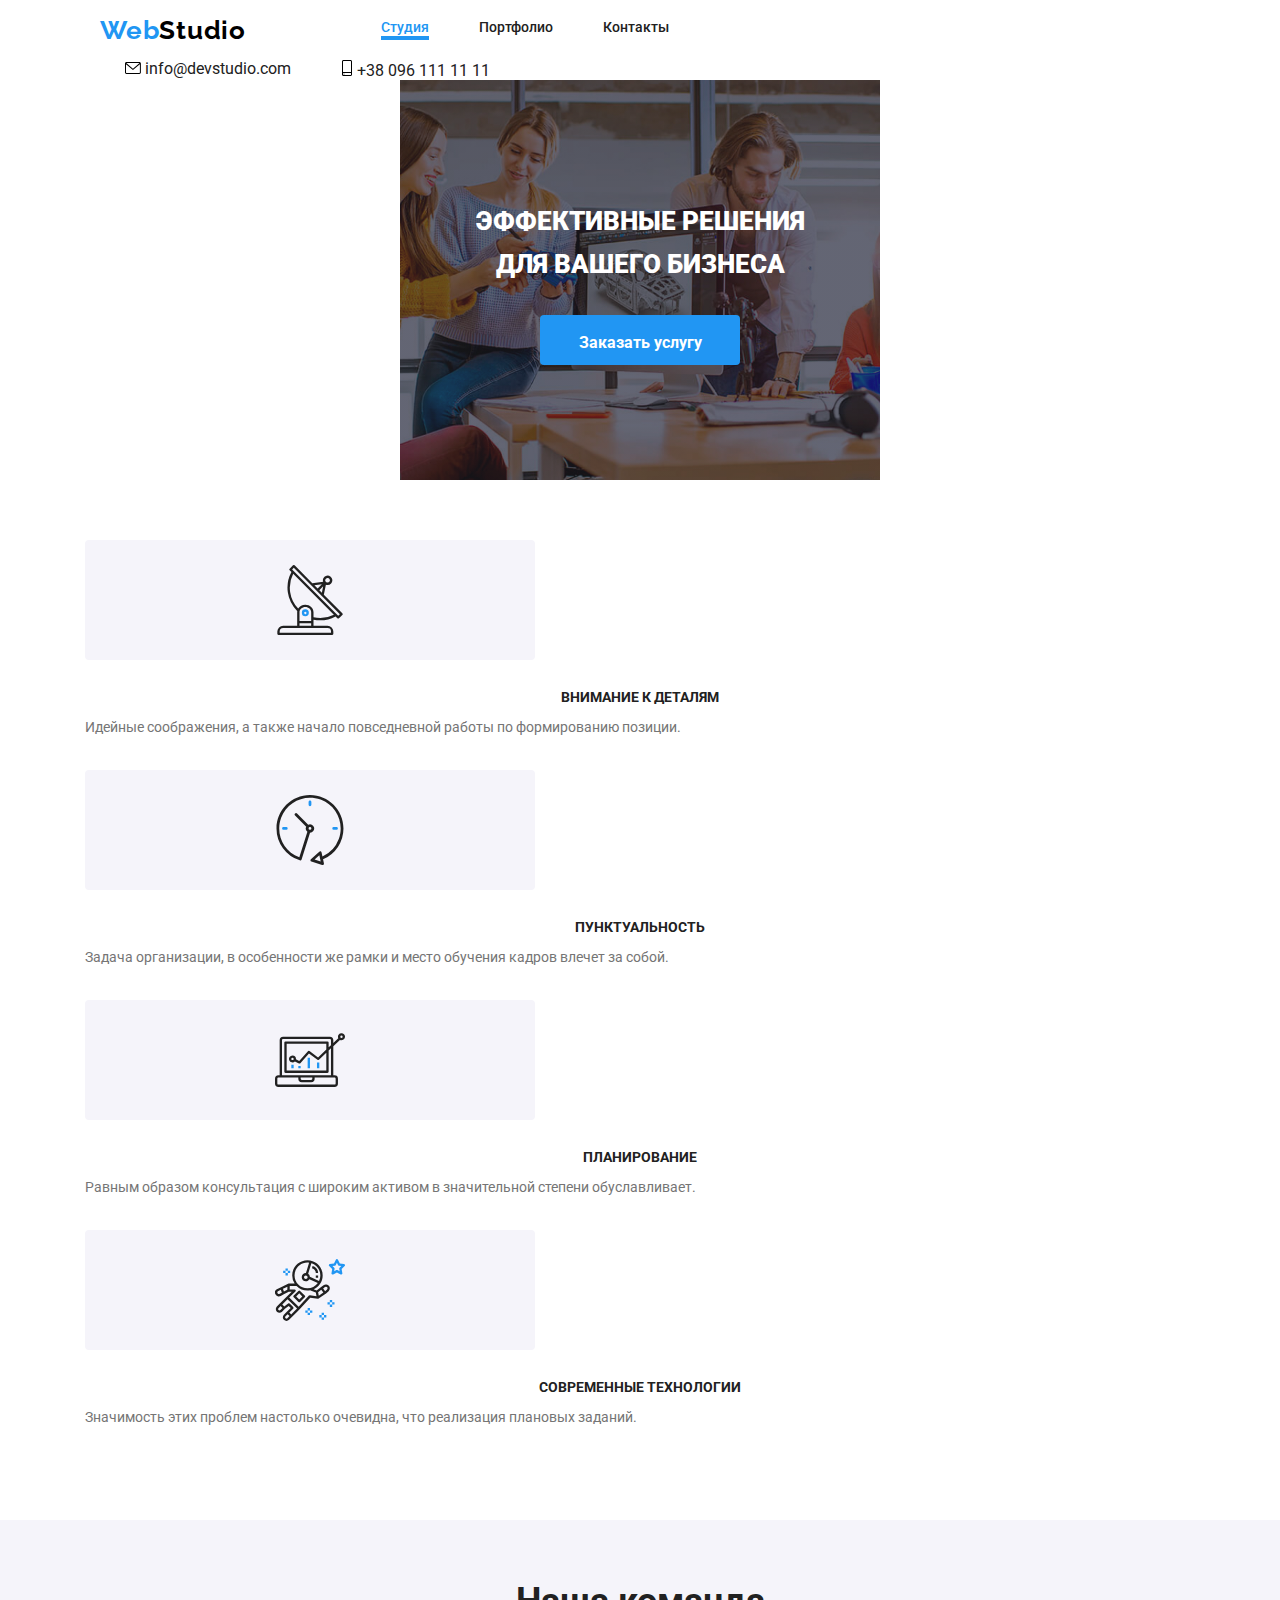
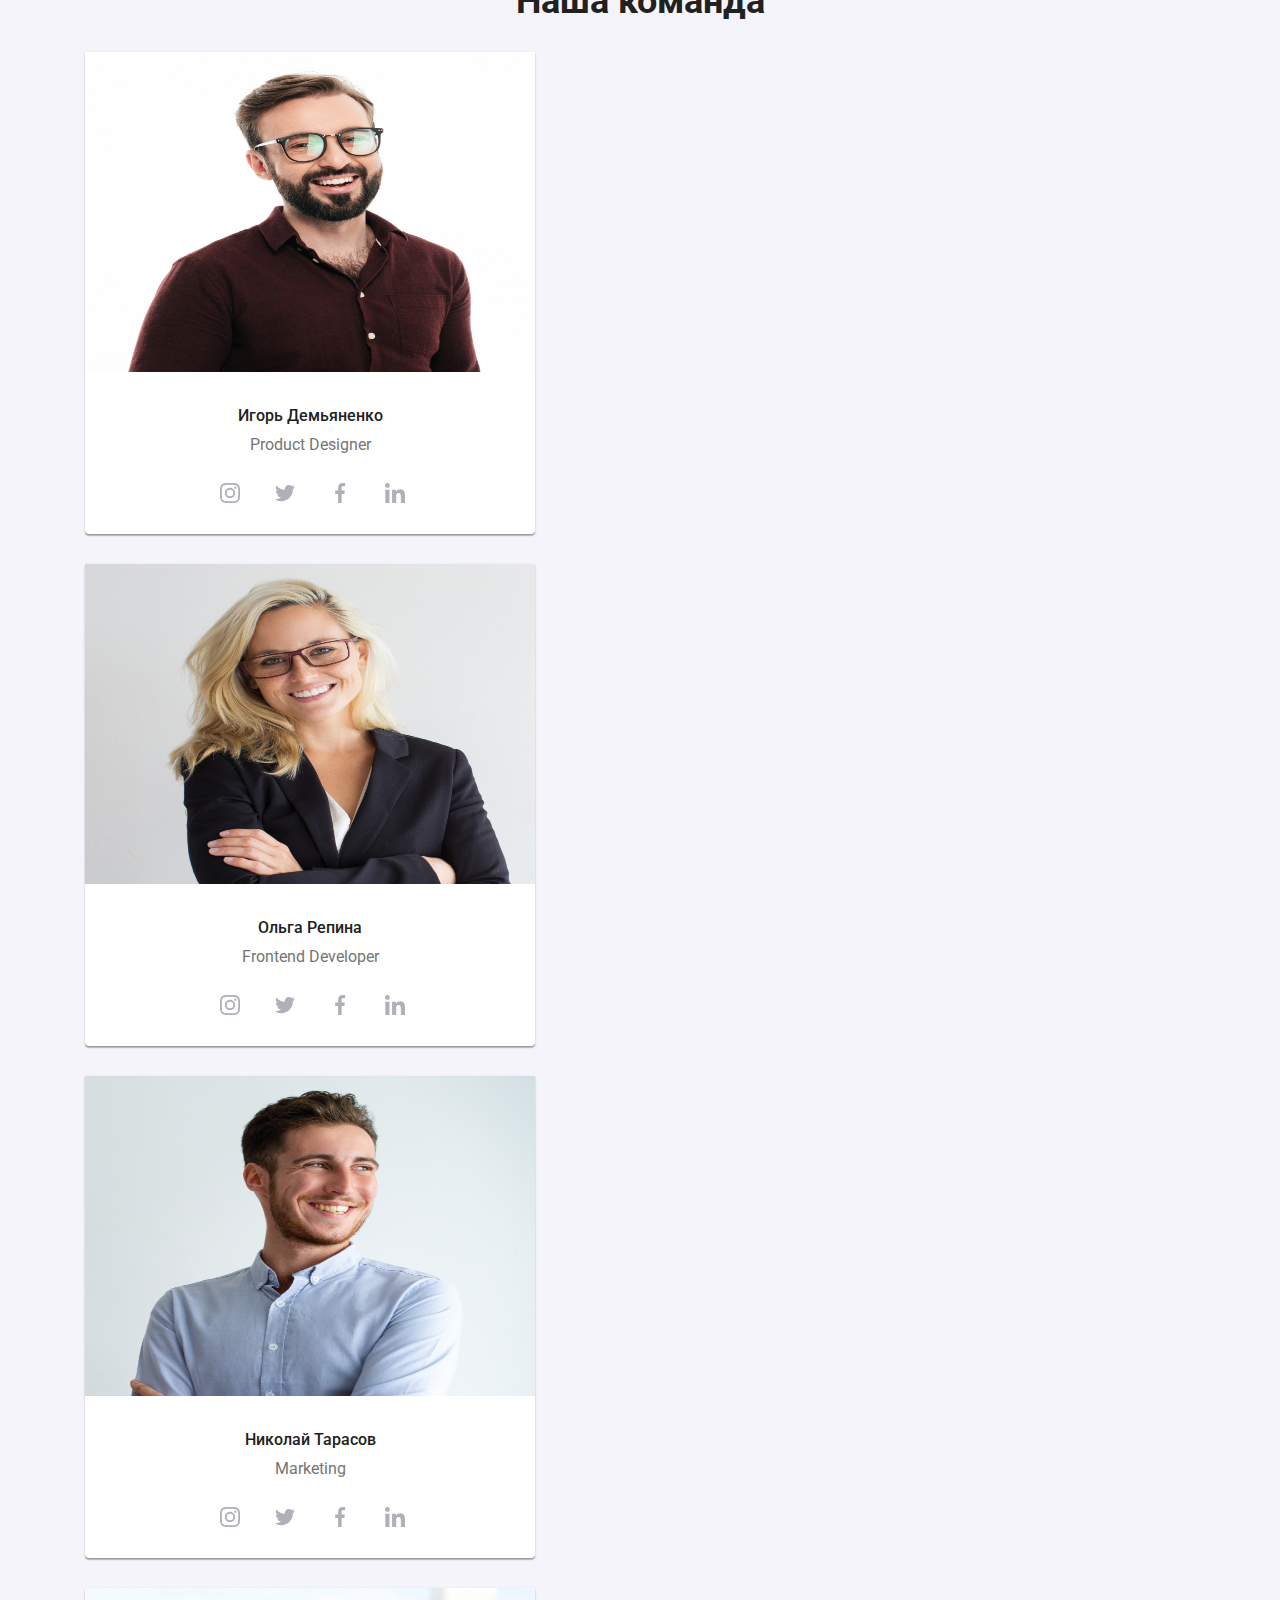
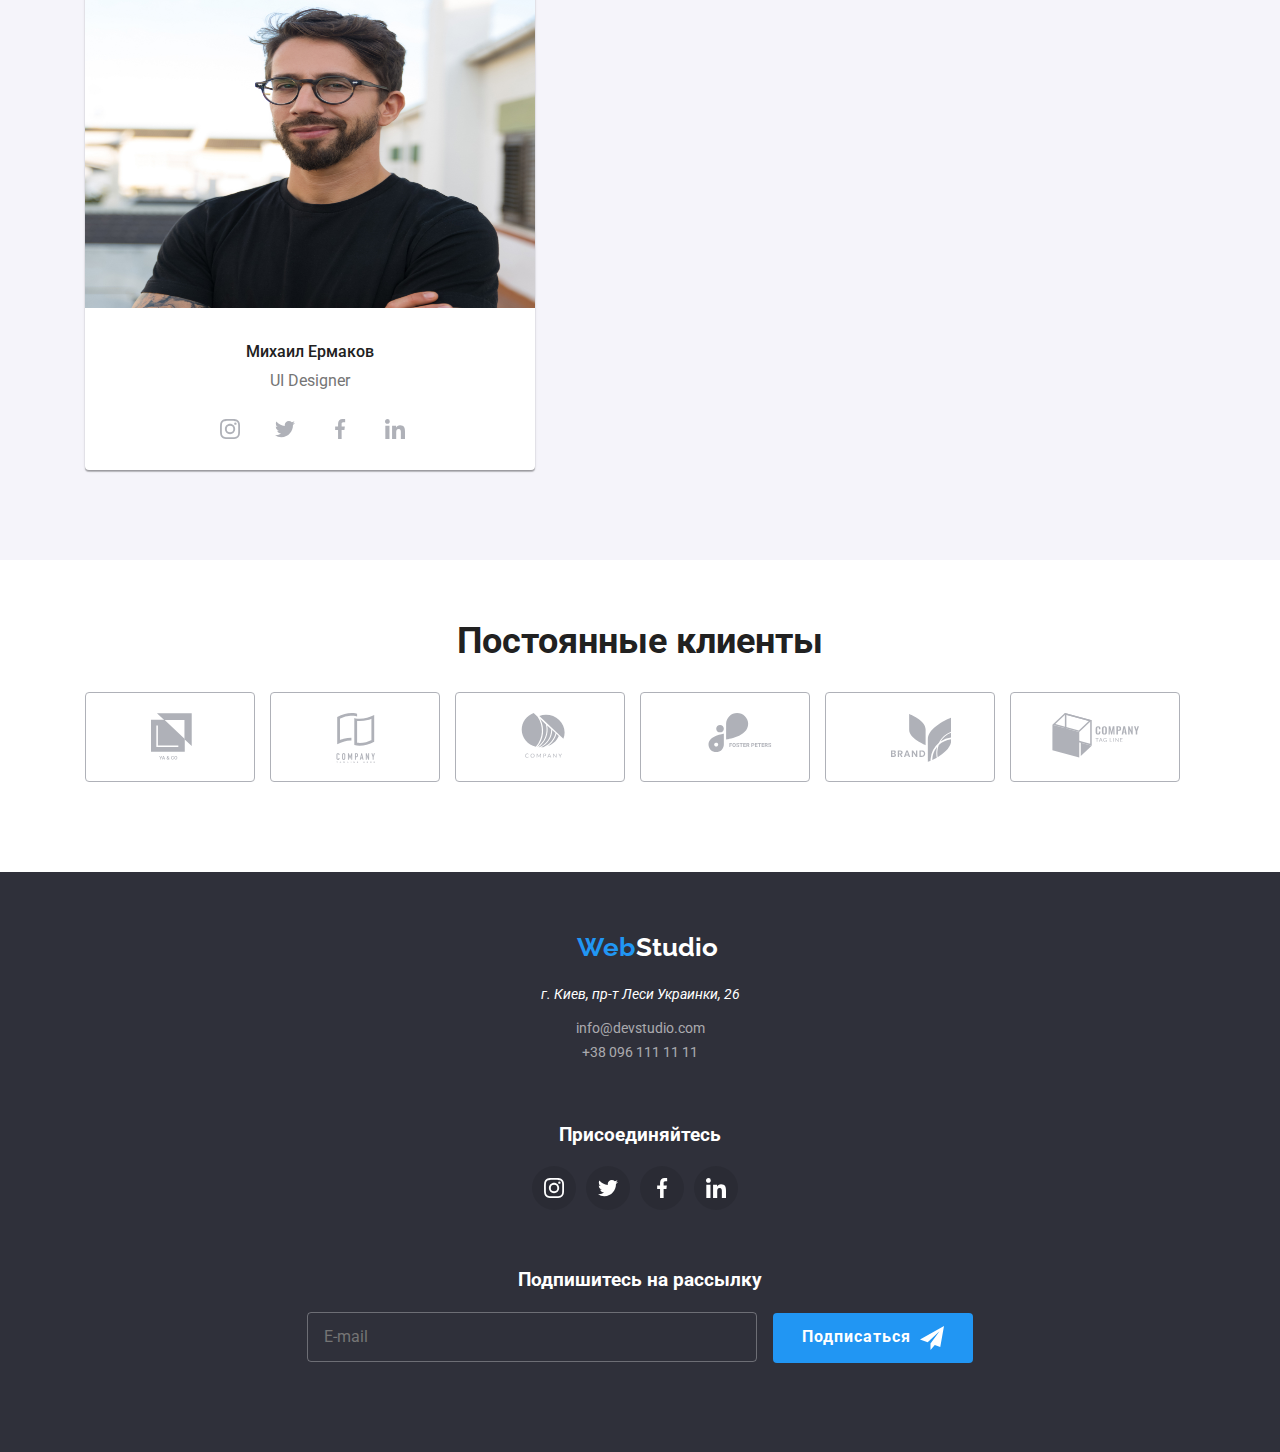
==== commit fb732ef4: "стан справ до адаптивки" ====
--- a/index.html
+++ b/index.html
@@ -10,14 +10,13 @@
 </head>
 <body>
 
-
     <header class="page-header">
         <div class="container main-nav">
         <nav class="display-flex">
             <a href="./index.html" class="logo"> <span class="web">Web</span><span class="studio">Studio</span></a>
 
             <button type="button"
-                    class="menu-button is-open"
+                    class="menu-button"
                     aria-expanded="false"
                     aria-controls="menu-container"
                     data-menu-button>
@@ -32,7 +31,33 @@
                 </svg>
             </button>
 
-            <div class="menu-container is-open" id="menu-container" data-menu>Контент меню</div>
+            <div class="mobile-menu-container" id="menu-container" data-menu>
+                <div class="mobile-navigation">
+                    <ul class="mobile-site-nav list">
+                        <li class="mobile-menu-item"><a href="" class="link current" >Студия</a></li>
+                        <li class="mobile-menu-item"><a href="./portfolio.html" class="link" >Портфолио</a></li>
+                        <li class="mobile-menu-item"><a href="" class="link" >Контакты</a></li>
+                   </ul>
+                </div>
+
+                <div class="mobile-contacts">
+                    <ul class="mobile-auth-nav-list">
+                        <li class="mobile-item">
+                            <svg class="item-icon" width="16" height="12">
+                                <use href="./svg/sprite.svg#icon-envelope"></use>
+                            </svg>
+                            <a href="mailto:info@devstudio.com" class="link">info@devstudio.com</a>
+                        </li>
+            
+                        <li class="mobile-item">
+                            <svg class="item-icon" width="12" height="16">
+                                <use href="./svg/sprite.svg#icon-smartphone"></use>
+                            </svg>
+                            <a href="tel:+380961111111" class="link" >+38 096 111 11 11</a>
+                        </li>
+                    </ul>
+                </div>
+            </div>
 
             <ul class="site-nav list">
                  <li class="item"><a href="" class="link current" >Студия</a></li>
@@ -469,7 +494,7 @@
         </div>
 
         <script src="./js/modal.js"></script>
-
+        <script src="./js/menu.js"></script>
 
 </body>
 </html>--- a/css/main.min.css
+++ b/css/main.min.css
@@ -3,5 +3,5 @@
  Consolas,  'Liberation Mono',  Menlo,- monospace;font-size:1em}small{font-size:80%}sub,sup{font-size:75%;line-height:0;position:relative;vertical-align:baseline}sub{bottom:-0.25em}sup{top:-0.5em}table{text-indent:0;border-color:inherit}button,input,optgroup,select,textarea{font-family:inherit;font-size:100%;line-height:1.15;margin:0}button,select{text-transform:none}button,[type='button'],[type='reset'],[type='submit']{-webkit-appearance:button}::-moz-focus-inner{border-style:none;padding:0}:-moz-focusring{outline:1px dotted ButtonText}:-moz-ui-invalid{box-shadow:none}legend{padding:0}progress{vertical-align:baseline}::-webkit-inner-spin-button,::-webkit-outer-spin-button{height:auto}[type='search']{-webkit-appearance:textfield;outline-offset:-2px}::-webkit-search-decoration{-webkit-appearance:none}::-webkit-file-upload-button{-webkit-appearance:button;font:inherit}summary{display:list-item}html{-webkit-box-sizing:border-box;box-sizing:border-box}*,*::before,*::after{-webkit-box-sizing:inherit;box-sizing:inherit;text-decoration:none}.container{padding-left:15px;padding-right:15px;margin-left:auto;margin-right:auto}@media screen and (min-width: 320px){.container{width:320px}}@media screen and (min-width: 480px){.container{width:480px}}@media screen and (min-width: 768px){.container{width:768px}}@media screen and (min-width: 1140px){.container{width:1140px}}body{color:#212121;text-decoration:none;font-family:Roboto,sans-serif;margin:0}.container{padding-left:15px;padding-right:15px;margin-left:auto;margin-right:auto}@media screen and (min-width: 320px){.container{width:320px}}@media screen and (min-width: 480px){.container{width:480px}}@media screen and (min-width: 768px){.container{width:768px}}@media screen and (min-width: 1140px){.container{width:1140px}}.logo{font-family:Raleway;font-weight:700;font-size:26px;line-height:1.19}@media screen and (min-width: 320px){.logo{width:320px;margin-top:16px;margin-bottom:16px;margin-left:15px}}@media screen and (min-width: 480px){.logo{width:480px;margin-top:16px;margin-bottom:16px;margin-left:15px}}.web{color:#2196F3;letter-spacing:0.03em}.studio{color:#000000;letter-spacing:0.03em}.logo:focus{color:#2196F3}.page-header{background-color:#fff}header{background-color:#fff}ul{list-style:none;margin-bottom:0;margin-top:0}.main-nav{-webkit-box-align:center;-ms-flex-align:center;align-items:center}.menu-button{display:none;margin:10px 15px 10px 0px;padding:0;border:none;background-color:transparent}@media screen and (min-width: 320px){.menu-button{display:block}}@media screen and (min-width: 480px){.menu-button{display:block}}.menu-container{display:none;position:absolute;top:100%;left:0;width:100%;height:453px;background-color:palegoldenrod;padding:20px;text-align:center;font-size:20px}.menu-containeris-open{display:block}.auth-nav-list{margin-top:0;margin-bottom:0;margin-left:auto;display:-webkit-box;display:-ms-flexbox;display:flex}.display-flex{display:-webkit-box;display:-ms-flexbox;display:flex;-webkit-box-align:center;-ms-flex-align:center;align-items:center}@media screen and (min-width: 320px){.display-flex{width:320px;height:60px}}@media screen and (min-width: 480px){.display-flex{width:480px;height:60px}}.auth-nav-list .item+.item{margin-left:50px}.site-nav .item+.item{margin-left:50px}.item-icon{-webkit-box-pack:center;-ms-flex-pack:center;justify-content:center;-webkit-box-align:center;-ms-flex-align:center;align-items:center;-ms-flex-line-pack:center;align-content:center}.item:hover .item-icon,.item:focus .item-icon{fill:#2196F3;color:#2196F3}.item{-webkit-transition-duration:250ms;transition-duration:250ms;-webkit-transition-timing-function:cubic-bezier 0.4,0,0.2,1;transition-timing-function:cubic-bezier 0.4,0,0.2,1}.site-nav{margin-left:95px}.link{color:#212121;-webkit-transition-duration:250ms;transition-duration:250ms;-webkit-transition-timing-function:cubic-bezier 0.4,0,0.2,1;transition-timing-function:cubic-bezier 0.4,0,0.2,1}.link:hover,.link:focus{color:#2196F3}.link.current::after{content:'';left:0;bottom:0;display:block;width:100%;height:4px;background-color:#2196F3;border-radius:2%;opacity:1;-webkit-transition-duration:250ms;transition-duration:250ms;-webkit-transition-timing-function:cubic-bezier 0.4,0,0.2,1;transition-timing-function:cubic-bezier 0.4,0,0.2,1}.site-nav .link{padding-top:32px;padding-bottom:32px;display:block;font-weight:500;font-size:14px;line-height:1.14}.site-nav a:hover,.site-nav a:focus{color:#2196F3}.site-nav .link.current{color:#2196F3}.hero{margin-left:auto;margin-right:auto;background-image:-webkit-gradient(linear, left top, right top, from(rgba(47,48,58,0.4)), to(rgba(47,48,58,0.4))),url(../img/img-hero.jpg);background-image:linear-gradient(to right, rgba(47,48,58,0.4), rgba(47,48,58,0.4)),url(../img/img-hero.jpg);background-size:cover;background-position:center;background-color:#2F303A;text-align:center}@media screen and (min-width: 320px){.hero{width:320px;height:400px}}@media screen and (min-width: 480px){.hero{width:480px;height:400px}}.hero-title{margin-top:0;margin-bottom:0;color:#fff;font-weight:900;font-size:44px;line-height:1.36}@media screen and (min-width: 320px){.hero-title{padding-top:80px;padding-right:60px;padding-left:60px;padding-bottom:50px;font-size:26px;line-height:1.62;text-transform:uppercase}}@media screen and (min-width: 480px){.hero-title{padding-top:120px;padding-right:60px;padding-left:60px;padding-bottom:30px;font-size:26px;line-height:1.62;text-transform:uppercase}}.button{display:inline-block;border-radius:4px;padding:10px 32px;width:200px;height:50px;border:1px solid transparent;color:#fff;background-color:#2196F3;font-family:inherit;font-weight:700;font-size:16px;line-height:2.14;-webkit-box-align:center;-ms-flex-align:center;align-items:center;text-align:center;-webkit-transition-duration:250ms;transition-duration:250ms;-webkit-transition-timing-function:cubic-bezier 0.4,0,0.2,1;transition-timing-function:cubic-bezier 0.4,0,0.2,1}.button:hover,.button:focus{background-color:#2196F3}.features{margin-top:0;padding-top:60px;padding-bottom:60px}.features-images{margin-top:0;padding-bottom:95px;margin-left:auto;margin-right:auto}@media screen and (min-width: 320px){.features-images{padding-bottom:0;display:none}}@media screen and (min-width: 480px){.features-images{padding-bottom:0;display:none}}.features-icon{background-color:#F5F4FA;margin-right:30px;margin-bottom:30px;width:450px;height:120px;display:-webkit-box;display:-ms-flexbox;display:flex;-webkit-box-align:center;-ms-flex-align:center;align-items:center;-webkit-box-pack:center;-ms-flex-pack:center;justify-content:center;border-radius:4px}@media screen and (min-width: 320px){.features-icon{width:320px}}@media screen and (min-width: 480px){.features-icon{width:450px}}.features-article{margin-top:0;margin-bottom:10px;color:#212121;font-weight:700;font-size:14px;line-height:1.14;text-transform:uppercase;text-align:center}.features-list{margin-top:0;padding:0}.features-list-item{width:270px;margin-right:30px}.features-title{margin-top:0;margin-bottom:50px;color:#212121;font-weight:700;font-size:36px;line-height:1.17;text-align:center}@media screen and (min-width: 320px){.features-title{display:none}}@media screen and (min-width: 480px){.features-title{display:none}}.feature-text{margin-top:0;margin-bottom:30px;color:#757575;font-weight:400;font-size:14px;line-height:1.71}@media screen and (max-width: 480px){.feature-text{width:320px}}.features-title-item{display:-webkit-box;display:-ms-flexbox;display:flex;-ms-flex-wrap:wrap;flex-wrap:wrap;padding:0}.element{width:370px;margin-right:30px}.element:nth-child(3n){margin-right:0}.element-position{position:relative}.element-title-css{position:absolute;display:-webkit-box;display:-ms-flexbox;display:flex;color:#fff;font-weight:700;font-size:12px;line-height:1.17;text-transform:uppercase;-webkit-box-align:center;-ms-flex-align:center;align-items:center;-webkit-box-pack:center;-ms-flex-pack:center;justify-content:center;bottom:0;left:0;width:370px;height:70px;background-color:rgba(47,53,58,0.8);margin:0;opacity:1}.team{padding-top:95px;padding-bottom:95px;background-color:#F5F4FA}@media screen and (min-width: 480px){.team{padding-top:0;padding-bottom:60px}}.features-title-team{margin-top:0;margin-bottom:50px;color:#212121;font-weight:700;font-size:36px;line-height:1.17;text-align:center}@media screen and (min-width: 480px){.features-title-team{padding-top:60px;padding-bottom:30px;margin-bottom:0}}.features-title-item{display:-webkit-box;display:-ms-flexbox;display:flex;-ms-flex-wrap:wrap;flex-wrap:wrap;padding:0}@media screen and (min-width: 480px){.features-title-item{display:none}}.features-title-flex{padding:0}.name-flex{margin-right:30px;background:#fff;-webkit-box-shadow:0px 1px 3px rgba(0,0,0,0.12),0px 1px 1px rgba(0,0,0,0.14),0px 2px 1px rgba(0,0,0,0.2);box-shadow:0px 1px 3px rgba(0,0,0,0.12),0px 1px 1px rgba(0,0,0,0.14),0px 2px 1px rgba(0,0,0,0.2);border-radius:0px 0px 4px 4px}@media screen and (min-width: 480px){.name-flex{margin-right:0;margin-bottom:30px;width:450px;height:482px}}.team-img-size{width:270px}@media screen and (min-width: 480px){.team-img-size{width:450px;height:320px}}.social-team{display:-webkit-box;display:-ms-flexbox;display:flex;padding:0;width:210px;height:45px;margin-top:16px;margin-bottom:30px;margin-right:32px;margin-left:32px}@media screen and (min-width: 480px){.social-team{margin-left:122px}}.social-link-icon{fill:#AFB1B8;-webkit-transition-duration:250ms;transition-duration:250ms;-webkit-transition-timing-function:cubic-bezier 0.4,0,0.2,1;transition-timing-function:cubic-bezier 0.4,0,0.2,1}.social-link:hover .social-link-icon,.social-link:focus .social-link-icon{fill:#fff;background-color:#2196F3}.social-team:last-child{margin-right:0}.social-link{display:-webkit-inline-box;display:-ms-inline-flexbox;display:inline-flex;margin-right:10px;background-color:#fff;border-radius:50%;text-align:center;-webkit-box-align:start;-ms-flex-align:start;align-items:flex-start;width:45px;height:45px;-webkit-box-pack:center;-ms-flex-pack:center;justify-content:center;-webkit-box-align:center;-ms-flex-align:center;align-items:center;-webkit-transition-duration:250ms;transition-duration:250ms;-webkit-transition-timing-function:cubic-bezier 0.4,0,0.2,1;transition-timing-function:cubic-bezier 0.4,0,0.2,1}.social-link:hover,.social-link:focus{background-color:#2196F3}.features-title-flex .name-flex:last-child{margin-right:0}.team-name{margin-top:30px;margin-bottom:10px;color:#212121;font-weight:500;font-size:16px;line-height:1.19;text-align:center}.team-occupation{margin-top:0;color:#757575;font-weight:400;font-size:16px;line-height:1.19;text-align:center}.clients{padding-top:95px;padding-bottom:95px}@media screen and (min-width: 480px){.clients{padding-top:60px;padding-bottom:60px}}.features-title-clients{margin-top:0;margin-bottom:50px;color:#212121;font-weight:700;font-size:36px;line-height:1.17;text-align:center}@media screen and (min-width: 480px){.features-title-clients{margin-bottom:30px}}.clients-list{display:-webkit-box;display:-ms-flexbox;display:flex;-ms-flex-wrap:wrap;flex-wrap:wrap;padding-right:0;padding-left:0}.clients-name{width:170px;height:90px;margin-right:30px;padding:20px 65px;-webkit-box-align:center;-ms-flex-align:center;align-items:center;border:1px solid #AFB1B8;-webkit-box-sizing:border-box;box-sizing:border-box;border-radius:4px}.clients-name:hover,.clients-name:focus{border-color:#2196F3}@media screen and (min-width: 320px){.clients-name{width:130 px;margin-bottom:30px;margin-right:15px}}@media screen and (min-width: 480px){.clients-name{width:210 px;margin-bottom:30px;margin-right:15px}}@media screen and (min-width: 320px){.clients-name:nth-child(6n){margin-right:0}}@media screen and (min-width: 480px){.clients-name:nth-child(6n){margin-right:0}}@media screen and (min-width: 320px){.clients-name:nth-child(n+5){margin-bottom:0}}@media screen and (min-width: 480px){.clients-name:nth-child(n+5){margin-bottom:0}}.clients-name:last-child{margin-right:0;padding:20px 40px;-webkit-box-align:center;-ms-flex-align:center;align-items:center}.clients-name-icon{fill:#AFB1B8;-webkit-transition-duration:250ms;transition-duration:250ms;-webkit-transition-timing-function:cubic-bezier 0.4,0,0.2,1;transition-timing-function:cubic-bezier 0.4,0,0.2,1}.clients-name:hover,.clients-name:focus{border-color:#2196F3}.clients-name:hover .clients-name-icon,.clients-name:focus .clients-name-icon{fill:#2196F3}footer{padding-top:60px;padding-bottom:60px;background-color:#2F303A;color:#fff}.footer{display:block}.studio-footer{color:#fff}address{margin-top:20px;margin-bottom:10px;color:#fff;font-weight:400;font-size:14px;line-height:1.71}address:hover,address:focus{color:#2196F3;-webkit-transition-duration:250ms;transition-duration:250ms;-webkit-transition-timing-function:cubic-bezier 0.4,0,0.2,1;transition-timing-function:cubic-bezier 0.4,0,0.2,1}.footer-list{margin-top:0;margin-bottom:0;padding-left:0}.contact{padding-bottom:10px;color:rgba(255,255,255,0.6);font-weight:400;font-size:14px;line-height:1.71;-webkit-transition-duration:250ms;transition-duration:250ms;-webkit-transition-timing-function:cubic-bezier 0.4,0,0.2,1;transition-timing-function:cubic-bezier 0.4,0,0.2,1}.contact:hover,.contact:focus{color:#2196F3}.contact-block{padding-left:15px}@media screen and (min-width: 320px){.contact-block{padding-left:0;display:block;text-align:center}}.join-block-title{margin-top:0;margin-bottom:0}@media screen and (min-width: 320px){.join-block-title{display:block;text-align:center;margin-top:60px}}@media screen and (min-width: 320px){.footer-container{display:block;text-align:center}}.join-block{padding-left:70px}@media screen and (min-width: 320px){.join-block{padding-left:0;text-align:center;display:block;margin-bottom:60px}}.social{display:inline-block;padding-right:0;padding-left:0;width:45px;height:45px}.social-display{display:-webkit-box;display:-ms-flexbox;display:flex;padding:0}@media screen and (min-width: 320px){.social-display{text-align:center;-webkit-box-pack:center;-ms-flex-pack:center;justify-content:center}}.social-icon{display:-webkit-inline-box;display:-ms-inline-flexbox;display:inline-flex;background-color:rgba(0,0,0,0.1);border-radius:50%;fill:#fff;border:none;width:44px;height:44px;margin-right:10px;margin-top:20px;-webkit-box-pack:center;-ms-flex-pack:center;justify-content:center;-webkit-box-align:center;-ms-flex-align:center;align-items:center;-webkit-transition-duration:250ms;transition-duration:250ms;-webkit-transition-timing-function:cubic-bezier 0.4,0,0.2,1;transition-timing-function:cubic-bezier 0.4,0,0.2,1}.social-icon:hover,.social-icon:focus{background-color:#2196F3}.subscription{padding-left:95px}@media screen and (min-width: 320px){.subscription{padding-left:0}}.subscribe-form-input{width:358px;height:50px;padding-left:16px;background-color:transparent;border:1px solid rgba(255,255,255,0.3);border-radius:4px;color:#fff}@media screen and (min-width: 320px){.subscribe-form-input{width:300px;margin-bottom:20px}}@media screen and (min-width: 480px){.subscribe-form-input{width:450px;margin-bottom:20px}}.form-field-subscription{position:relative;display:block;margin-top:20px;margin-bottom:10px}.subscribe-button{display:-webkit-inline-box;display:-ms-inline-flexbox;display:inline-flex;-webkit-box-align:center;-ms-flex-align:center;align-items:center;-webkit-box-pack:justify;-ms-flex-pack:justify;justify-content:space-between;width:200px;height:50px;padding:10px 29px;margin-left:12px;font-weight:700;font-size:16px;font-style:normal;line-height:1.143;letter-spacing:0.06em;color:#fff;text-align:left;border-style:none;background-color:#2196F3;border-radius:4px;cursor:pointer}.subscribe-button::after{display:block;content:"";width:24px;height:24px;background-color:transparent;background-repeat:no-repeat;background-position:center}.iconsend::after{background-image:url(../svg/send.svg)}.backdrop{position:fixed;top:0;left:0;width:100%;height:100%;background-color:rgba(0,0,0,0.2);opacity:1;-webkit-transition:opacity 250ms cubic-bezier 0.4,0,0.2,1;transition:opacity 250ms cubic-bezier 0.4,0,0.2,1;z-index:1}.backdrop.is-hidden{opacity:0;pointer-events:none}.backdrop.is-hidden .modal{-webkit-transform:translate(-50%, -50%) scale(0.9);transform:translate(-50%, -50%) scale(0.9)}.modal{position:absolute;top:50%;left:50%;background-color:#fff;-webkit-transform:translate(-50%, -50%) scale(1);transform:translate(-50%, -50%) scale(1);-webkit-transition:0,0.2,1,-webkit-transform 250ms cubic-bezier 0.4;transition:0,0.2,1,-webkit-transform 250ms cubic-bezier 0.4;transition:transform 250ms cubic-bezier 0.4,0,0.2,1;transition:transform 250ms cubic-bezier 0.4,0,0.2,1,-webkit-transform 250ms cubic-bezier 0.4}.form{display:-webkit-box;display:-ms-flexbox;display:flex;-webkit-box-orient:vertical;-webkit-box-direction:normal;-ms-flex-direction:column;flex-direction:column;width:530px;height:580px;outline:1px solid}@media screen and (min-width: 480px){.form{width:450px;height:610px}}.form-title{font-style:normal;font-weight:700;font-size:20px;line-height:1.15;color:#212121;padding-top:40px;padding-left:40px;padding-right:40px;padding-bottom:15px;margin:0}@media screen and (min-width: 480px){.form-title{text-align:center}}.form-field{position:relative;display:flexbox;margin-bottom:10px}.form .form-field:nth-child(4n+2){margin-bottom:0}.form-text{position:relative;font-style:normal;font-weight:400;font-size:12px;line-height:1.17;color:#757575;margin-bottom:4px;padding-left:40px}.form-field label{margin-bottom:5px}.form-input{width:450px;height:40px;border:1px solid rgba(33,33,33,0.2);-webkit-box-sizing:border-box;box-sizing:border-box;border-radius:4px;margin-left:40px;margin-right:40px;padding:10px 45px}@media screen and (min-width: 480px){.form-input{width:370px}}.form-icon{position:absolute;top:50%;left:12px;margin-left:45px}.form-field:focus-within .form-text{-webkit-transform:translate(-50%);transform:translate(-50%)}.text-comment{margin-top:10px;margin-right:40px}.form-message{display:block;width:450px;height:120px;border:1px solid rgba(33,33,33,0.2);border-radius:4px;resize:none;font-family:Roboto, sans-serif;font-size:12px;line-height:1.17;color:rgba(117,117,117,0.5);padding:12px 16px;margin-left:45px}@media screen and (min-width: 480px){.form-message{width:370px}}.form-input:focus,.form-message:focus{outline:none;border:1px solid  #2196f3}.form-input:focus+.form-icon{fill:#2196F3}.information-field-wrapper{position:relative;margin-top:20px;margin-left:55px}@media screen and (min-width: 480px){.information-field-wrapper{margin-left:40px}}.form-field textarea{margin-left:40px}.agreement-policy{font-family:Roboto,sans-serif;font-style:normal;font-weight:normal;font-size:14px;line-height:1.71}@media screen and (min-width: 480px){.agreement-policy{font-size:12px;line-height:1.17}}.agreement-terms{font-family:Roboto,sans-serif;font-style:normal;font-weight:normal;font-size:14px;line-height:1.71;text-decoration:underline}.information-form-btn{display:-webkit-box;display:-ms-flexbox;display:flex;width:200px;height:50px;background-color:#2196F3;-webkit-box-shadow:0px 4px 4px rgba(0,0,0,0.15);box-shadow:0px 4px 4px rgba(0,0,0,0.15);border-radius:4px;margin:0 auto;border:none;font-style:normal;font-weight:bold;font-size:16px;line-height:1.875;letter-spacing:0.06em;color:#fff;margin-top:30px;margin-bottom:40px;padding-top:10px;padding-bottom:10px;padding-left:56px}.close{position:absolute;top:8px;right:8px;width:30px;height:30px;padding:0;border-radius:50%;border:1px solid rgba(0,0,0,0.1);background-color:#fff}.features{margin-top:0;padding-top:60px;padding-bottom:60px}.works{padding:0}.works-element{width:370px;margin-right:30px;margin-bottom:30px;padding-bottom:20px;background-color:#eeeeee}.works-element:hover{-webkit-box-shadow:0px 1px 3px rgba(0,0,0,0.12),0px 1px 1px rgba(0,0,0,0.14),0px 2px 1px rgba(0,0,0,0.2);box-shadow:0px 1px 3px rgba(0,0,0,0.12),0px 1px 1px rgba(0,0,0,0.14),0px 2px 1px rgba(0,0,0,0.2)}@media screen and (min-width: 480px){.works-element{width:450px}}.works-element:hover{-webkit-box-shadow:0px 1px 3px rgba(0,0,0,0.12),0px 1px 1px rgba(0,0,0,0.14),0px 2px 1px rgba(0,0,0,0.2);box-shadow:0px 1px 3px rgba(0,0,0,0.12),0px 1px 1px rgba(0,0,0,0.14),0px 2px 1px rgba(0,0,0,0.2)}.works-element-blue{position:relative;overflow:hidden}.works-overlay{position:absolute;top:0;left:0;width:100%;height:100%;background-color:rgba(33,150,243,0.9);-webkit-transform:translateY(100%);transform:translateY(100%);-webkit-transition-duration:250ms;transition-duration:250ms;-webkit-transition-timing-function:cubic-bezier 0.4,0,0.2,1;transition-timing-function:cubic-bezier 0.4,0,0.2,1}.works-element:hover .works-overlay{-webkit-transform:translateY(0);transform:translateY(0)}.works-description{position:absolute;top:0;left:0;top:50%;left:50%;-webkit-transform:translate(-50%, -50%);transform:translate(-50%, -50%);display:-webkit-box;display:-ms-flexbox;display:flex;width:322px;height:168px;font-weight:400;font-size:18px;line-height:1.56;color:#fff;margin:0;padding:0;-webkit-transition-duration:250ms;transition-duration:250ms;-webkit-transition-timing-function:cubic-bezier 0.4,0,0.2,1;transition-timing-function:cubic-bezier 0.4,0,0.2,1}.works-element-blue .works-description:hover{opacity:1}.works-element:nth-child(3n){margin-right:0}.works-element:nth-last-child(-n+3){margin-bottom:0}.team-works{margin-top:20px;margin-bottom:4px;margin-left:24px;margin-right:24px;color:#212121;font-weight:700;font-size:18px;line-height:2}.team-web{margin-top:0;margin-bottom:20px;margin-left:24px;margin-right:24px;color:#757575;font-weight:400;font-size:16px;line-height:1.86}.button-portfolio{display:inline-block;border-radius:4px;padding:6px 22px;margin-right:8px;text-align:center;border:1px solid transparent;color:#212121;background-color:#F5F4FA;-webkit-transition-duration:250ms;transition-duration:250ms;-webkit-transition-timing-function:cubic-bezier 0.4,0,0.2,1;transition-timing-function:cubic-bezier 0.4,0,0.2,1}.button-portfolio:hover,.button-portfolio:focus{background-color:#2196F3}@media screen and (min-width: 320px){.button-portfolio{margin-bottom:15px}}@media screen and (min-width: 320px){.button-portfolio:nth-child(n+4){margin-bottom:0}}.btn-portfolio .button-portfolio:not(:last-child){margin-right:8px}.btn-portfolio{display:-webkit-box;display:-ms-flexbox;display:flex;-ms-flex-wrap:wrap;flex-wrap:wrap;margin-top:0;margin-bottom:50px;padding:0 280px}@media screen and (min-width: 320px){.btn-portfolio{padding:0;margin-bottom:40px}}
+ monospace;font-size:1em}small{font-size:80%}sub,sup{font-size:75%;line-height:0;position:relative;vertical-align:baseline}sub{bottom:-0.25em}sup{top:-0.5em}table{text-indent:0;border-color:inherit}button,input,optgroup,select,textarea{font-family:inherit;font-size:100%;line-height:1.15;margin:0}button,select{text-transform:none}button,[type='button'],[type='reset'],[type='submit']{-webkit-appearance:button}::-moz-focus-inner{border-style:none;padding:0}:-moz-focusring{outline:1px dotted ButtonText}:-moz-ui-invalid{box-shadow:none}legend{padding:0}progress{vertical-align:baseline}::-webkit-inner-spin-button,::-webkit-outer-spin-button{height:auto}[type='search']{-webkit-appearance:textfield;outline-offset:-2px}::-webkit-search-decoration{-webkit-appearance:none}::-webkit-file-upload-button{-webkit-appearance:button;font:inherit}summary{display:list-item}html{-webkit-box-sizing:border-box;box-sizing:border-box}*,*::before,*::after{-webkit-box-sizing:inherit;box-sizing:inherit;text-decoration:none}.container{padding-left:15px;padding-right:15px;margin-left:auto;margin-right:auto}@media screen and (min-width: 320px){.container{width:320px}}@media screen and (min-width: 480px){.container{width:480px}}@media screen and (min-width: 768px){.container{width:768px}}@media screen and (min-width: 1140px){.container{width:1140px}}body{color:#212121;text-decoration:none;font-family:Roboto,sans-serif;margin:0}.container{padding-left:15px;padding-right:15px;margin-left:auto;margin-right:auto}@media screen and (min-width: 320px){.container{width:320px}}@media screen and (min-width: 480px){.container{width:480px}}@media screen and (min-width: 768px){.container{width:768px}}@media screen and (min-width: 1140px){.container{width:1140px}}.logo{font-family:Raleway;font-weight:700;font-size:26px;line-height:1.19}@media screen and (min-width: 320px){.logo{width:320px;margin-top:16px;margin-bottom:16px;margin-left:15px}}@media screen and (min-width: 480px){.logo{width:480px;margin-top:16px;margin-bottom:16px;margin-left:15px}}.web{color:#2196F3;letter-spacing:0.03em}.studio{color:#000000;letter-spacing:0.03em}.logo:focus{color:#2196F3}.menu-button{display:-webkit-inline-box;display:-ms-inline-flexbox;display:inline-flex;margin:0;padding:0;border:none;background-color:transparent}@media screen and (min-width: 768px){.menu-button{display:none}}.menu-button .icon-close{display:none}.menu-button.is-open .icon-close{display:block}.menu-button.is-open .icon-menu{display:none}.mobile-menu-container{background-color:#E5E5E5;padding:20px;text-align:center;font-size:18px;font-weight:500}.mobile-menu-container.is-open{display:block}@media screen and (max-width: 767px){.mobile-menu-container{display:none;position:absolute;top:100%;left:0;width:100%}.mobile-menu-container.is-open{display:block}}@media screen and (min-width: 768px){.mobile-menu-container{display:none;-webkit-box-pack:justify;-ms-flex-pack:justify;justify-content:space-between;-webkit-box-flex:1;-ms-flex-positive:1;flex-grow:1}}.navigation,.contacts{height:50px;width:140px}.navigation{outline:1px solid teal}.contacts{outline:1px solid orange}.mobile-navigation{padding:60px 100px}.mobile-menu-item:not(:last-child){margin-bottom:40px}.mobile-item{margin-bottom:16px}.mobile-site-nav{padding-left:0}.mobile-site-nav .link.current{color:#2196F3}.page-header{background-color:#fff;position:relative}header{background-color:#fff}ul{list-style:none;margin-bottom:0;margin-top:0}.main-nav{-webkit-box-align:center;-ms-flex-align:center;align-items:center}.auth-nav-list{margin-top:0;margin-bottom:0;margin-left:auto;display:none}@media screen and (min-width: 767px){.auth-nav-list{display:-webkit-box;display:-ms-flexbox;display:flex}}.display-flex{display:-webkit-box;display:-ms-flexbox;display:flex;-webkit-box-pack:justify;-ms-flex-pack:justify;justify-content:space-between;-webkit-box-align:center;-ms-flex-align:center;align-items:center}@media screen and (min-width: 320px){.display-flex{width:320px;height:60px}}@media screen and (min-width: 480px){.display-flex{width:480px;height:60px}}.auth-nav-list .item+.item{margin-left:50px}.site-nav .item+.item{margin-left:50px}.item-icon{-webkit-box-pack:center;-ms-flex-pack:center;justify-content:center;-webkit-box-align:center;-ms-flex-align:center;align-items:center;-ms-flex-line-pack:center;align-content:center}.item:hover .item-icon,.item:focus .item-icon{fill:#2196F3;color:#2196F3}.item{-webkit-transition-duration:250ms;transition-duration:250ms;-webkit-transition-timing-function:cubic-bezier 0.4,0,0.2,1;transition-timing-function:cubic-bezier 0.4,0,0.2,1}.site-nav{display:none;margin-left:95px}@media screen and (min-width: 767px){.site-nav{display:-webkit-box;display:-ms-flexbox;display:flex}}.link{color:#212121;-webkit-transition-duration:250ms;transition-duration:250ms;-webkit-transition-timing-function:cubic-bezier 0.4,0,0.2,1;transition-timing-function:cubic-bezier 0.4,0,0.2,1}.link:hover,.link:focus{color:#2196F3}.link.current::after{content:'';left:0;bottom:0;display:block;width:100%;height:4px;background-color:#2196F3;border-radius:2%;opacity:1;-webkit-transition-duration:250ms;transition-duration:250ms;-webkit-transition-timing-function:cubic-bezier 0.4,0,0.2,1;transition-timing-function:cubic-bezier 0.4,0,0.2,1}.site-nav .link{padding-top:32px;padding-bottom:32px;display:block;font-weight:500;font-size:14px;line-height:1.14}.site-nav a:hover,.site-nav a:focus{color:#2196F3}.site-nav .link.current{color:#2196F3}.hero{margin-left:auto;margin-right:auto;background-image:-webkit-gradient(linear, left top, right top, from(rgba(47,48,58,0.4)), to(rgba(47,48,58,0.4))),url(../img/img-hero.jpg);background-image:linear-gradient(to right, rgba(47,48,58,0.4), rgba(47,48,58,0.4)),url(../img/img-hero.jpg);background-size:cover;background-position:center;background-color:#2F303A;text-align:center}@media screen and (min-width: 320px){.hero{width:320px;height:400px}}@media screen and (min-width: 480px){.hero{width:480px;height:400px}}.hero-title{margin-top:0;margin-bottom:0;color:#fff;font-weight:900;font-size:44px;line-height:1.36}@media screen and (min-width: 320px){.hero-title{padding-top:80px;padding-right:60px;padding-left:60px;padding-bottom:50px;font-size:26px;line-height:1.62;text-transform:uppercase}}@media screen and (min-width: 480px){.hero-title{padding-top:120px;padding-right:60px;padding-left:60px;padding-bottom:30px;font-size:26px;line-height:1.62;text-transform:uppercase}}.button{display:inline-block;border-radius:4px;padding:10px 32px;width:200px;height:50px;border:1px solid transparent;color:#fff;background-color:#2196F3;font-family:inherit;font-weight:700;font-size:16px;line-height:2.14;-webkit-box-align:center;-ms-flex-align:center;align-items:center;text-align:center;-webkit-transition-duration:250ms;transition-duration:250ms;-webkit-transition-timing-function:cubic-bezier 0.4,0,0.2,1;transition-timing-function:cubic-bezier 0.4,0,0.2,1}.button:hover,.button:focus{background-color:#2196F3}.features{margin-top:0;padding-top:60px;padding-bottom:60px}.features-images{margin-top:0;padding-bottom:95px;margin-left:auto;margin-right:auto}@media screen and (min-width: 320px){.features-images{padding-bottom:0;display:none}}@media screen and (min-width: 480px){.features-images{padding-bottom:0;display:none}}.features-icon{background-color:#F5F4FA;margin-right:30px;margin-bottom:30px;width:450px;height:120px;display:-webkit-box;display:-ms-flexbox;display:flex;-webkit-box-align:center;-ms-flex-align:center;align-items:center;-webkit-box-pack:center;-ms-flex-pack:center;justify-content:center;border-radius:4px}@media screen and (min-width: 320px){.features-icon{width:320px}}@media screen and (min-width: 480px){.features-icon{width:450px}}.features-article{margin-top:0;margin-bottom:10px;color:#212121;font-weight:700;font-size:14px;line-height:1.14;text-transform:uppercase;text-align:center}.features-list{margin-top:0;padding:0}.features-list-item{width:270px;margin-right:30px}.features-title{margin-top:0;margin-bottom:50px;color:#212121;font-weight:700;font-size:36px;line-height:1.17;text-align:center}@media screen and (min-width: 320px){.features-title{display:none}}@media screen and (min-width: 480px){.features-title{display:none}}.feature-text{margin-top:0;margin-bottom:30px;color:#757575;font-weight:400;font-size:14px;line-height:1.71}@media screen and (max-width: 480px){.feature-text{width:320px}}.features-title-item{display:-webkit-box;display:-ms-flexbox;display:flex;-ms-flex-wrap:wrap;flex-wrap:wrap;padding:0}.element{width:370px;margin-right:30px}.element:nth-child(3n){margin-right:0}.element-position{position:relative}.element-title-css{position:absolute;display:-webkit-box;display:-ms-flexbox;display:flex;color:#fff;font-weight:700;font-size:12px;line-height:1.17;text-transform:uppercase;-webkit-box-align:center;-ms-flex-align:center;align-items:center;-webkit-box-pack:center;-ms-flex-pack:center;justify-content:center;bottom:0;left:0;width:370px;height:70px;background-color:rgba(47,53,58,0.8);margin:0;opacity:1}.team{padding-top:95px;padding-bottom:95px;background-color:#F5F4FA}@media screen and (min-width: 480px){.team{padding-top:0;padding-bottom:60px}}.features-title-team{margin-top:0;margin-bottom:50px;color:#212121;font-weight:700;font-size:36px;line-height:1.17;text-align:center}@media screen and (min-width: 480px){.features-title-team{padding-top:60px;padding-bottom:30px;margin-bottom:0}}.features-title-item{display:-webkit-box;display:-ms-flexbox;display:flex;-ms-flex-wrap:wrap;flex-wrap:wrap;padding:0}@media screen and (min-width: 480px){.features-title-item{display:none}}.features-title-flex{padding:0}.name-flex{margin-right:30px;background:#fff;-webkit-box-shadow:0px 1px 3px rgba(0,0,0,0.12),0px 1px 1px rgba(0,0,0,0.14),0px 2px 1px rgba(0,0,0,0.2);box-shadow:0px 1px 3px rgba(0,0,0,0.12),0px 1px 1px rgba(0,0,0,0.14),0px 2px 1px rgba(0,0,0,0.2);border-radius:0px 0px 4px 4px}@media screen and (min-width: 480px){.name-flex{margin-right:0;margin-bottom:30px;width:450px;height:482px}}.team-img-size{width:270px}@media screen and (min-width: 480px){.team-img-size{width:450px;height:320px}}.social-team{display:-webkit-box;display:-ms-flexbox;display:flex;padding:0;width:210px;height:45px;margin-top:16px;margin-bottom:30px;margin-right:32px;margin-left:32px}@media screen and (min-width: 480px){.social-team{margin-left:122px}}.social-link-icon{fill:#AFB1B8;-webkit-transition-duration:250ms;transition-duration:250ms;-webkit-transition-timing-function:cubic-bezier 0.4,0,0.2,1;transition-timing-function:cubic-bezier 0.4,0,0.2,1}.social-link:hover .social-link-icon,.social-link:focus .social-link-icon{fill:#fff;background-color:#2196F3}.social-team:last-child{margin-right:0}.social-link{display:-webkit-inline-box;display:-ms-inline-flexbox;display:inline-flex;margin-right:10px;background-color:#fff;border-radius:50%;text-align:center;-webkit-box-align:start;-ms-flex-align:start;align-items:flex-start;width:45px;height:45px;-webkit-box-pack:center;-ms-flex-pack:center;justify-content:center;-webkit-box-align:center;-ms-flex-align:center;align-items:center;-webkit-transition-duration:250ms;transition-duration:250ms;-webkit-transition-timing-function:cubic-bezier 0.4,0,0.2,1;transition-timing-function:cubic-bezier 0.4,0,0.2,1}.social-link:hover,.social-link:focus{background-color:#2196F3}.features-title-flex .name-flex:last-child{margin-right:0}.team-name{margin-top:30px;margin-bottom:10px;color:#212121;font-weight:500;font-size:16px;line-height:1.19;text-align:center}.team-occupation{margin-top:0;color:#757575;font-weight:400;font-size:16px;line-height:1.19;text-align:center}.clients{padding-top:95px;padding-bottom:95px}@media screen and (min-width: 480px){.clients{padding-top:60px;padding-bottom:60px}}.features-title-clients{margin-top:0;margin-bottom:50px;color:#212121;font-weight:700;font-size:36px;line-height:1.17;text-align:center}@media screen and (min-width: 480px){.features-title-clients{margin-bottom:30px}}.clients-list{display:-webkit-box;display:-ms-flexbox;display:flex;-ms-flex-wrap:wrap;flex-wrap:wrap;padding-right:0;padding-left:0}.clients-name{width:170px;height:90px;margin-right:30px;padding:20px 65px;-webkit-box-align:center;-ms-flex-align:center;align-items:center;border:1px solid #AFB1B8;-webkit-box-sizing:border-box;box-sizing:border-box;border-radius:4px}.clients-name:hover,.clients-name:focus{border-color:#2196F3}@media screen and (min-width: 320px){.clients-name{width:130 px;margin-bottom:30px;margin-right:15px}}@media screen and (min-width: 480px){.clients-name{width:210 px;margin-bottom:30px;margin-right:15px}}@media screen and (min-width: 320px){.clients-name:nth-child(6n){margin-right:0}}@media screen and (min-width: 480px){.clients-name:nth-child(6n){margin-right:0}}@media screen and (min-width: 320px){.clients-name:nth-child(n+5){margin-bottom:0}}@media screen and (min-width: 480px){.clients-name:nth-child(n+5){margin-bottom:0}}.clients-name:last-child{margin-right:0;padding:20px 40px;-webkit-box-align:center;-ms-flex-align:center;align-items:center}.clients-name-icon{fill:#AFB1B8;-webkit-transition-duration:250ms;transition-duration:250ms;-webkit-transition-timing-function:cubic-bezier 0.4,0,0.2,1;transition-timing-function:cubic-bezier 0.4,0,0.2,1}.clients-name:hover,.clients-name:focus{border-color:#2196F3}.clients-name:hover .clients-name-icon,.clients-name:focus .clients-name-icon{fill:#2196F3}footer{padding-top:60px;padding-bottom:60px;background-color:#2F303A;color:#fff}.footer{display:block}.studio-footer{color:#fff}address{margin-top:20px;margin-bottom:10px;color:#fff;font-weight:400;font-size:14px;line-height:1.71}address:hover,address:focus{color:#2196F3;-webkit-transition-duration:250ms;transition-duration:250ms;-webkit-transition-timing-function:cubic-bezier 0.4,0,0.2,1;transition-timing-function:cubic-bezier 0.4,0,0.2,1}.footer-list{margin-top:0;margin-bottom:0;padding-left:0}.contact{padding-bottom:10px;color:rgba(255,255,255,0.6);font-weight:400;font-size:14px;line-height:1.71;-webkit-transition-duration:250ms;transition-duration:250ms;-webkit-transition-timing-function:cubic-bezier 0.4,0,0.2,1;transition-timing-function:cubic-bezier 0.4,0,0.2,1}.contact:hover,.contact:focus{color:#2196F3}.contact-block{padding-left:15px}@media screen and (min-width: 320px){.contact-block{padding-left:0;display:block;text-align:center}}.join-block-title{margin-top:0;margin-bottom:0}@media screen and (min-width: 320px){.join-block-title{display:block;text-align:center;margin-top:60px}}@media screen and (min-width: 320px){.footer-container{display:block;text-align:center}}.join-block{padding-left:70px}@media screen and (min-width: 320px){.join-block{padding-left:0;text-align:center;display:block;margin-bottom:60px}}.social{display:inline-block;padding-right:0;padding-left:0;width:45px;height:45px}.social-display{display:-webkit-box;display:-ms-flexbox;display:flex;padding:0}@media screen and (min-width: 320px){.social-display{text-align:center;-webkit-box-pack:center;-ms-flex-pack:center;justify-content:center}}.social-icon{display:-webkit-inline-box;display:-ms-inline-flexbox;display:inline-flex;background-color:rgba(0,0,0,0.1);border-radius:50%;fill:#fff;border:none;width:44px;height:44px;margin-right:10px;margin-top:20px;-webkit-box-pack:center;-ms-flex-pack:center;justify-content:center;-webkit-box-align:center;-ms-flex-align:center;align-items:center;-webkit-transition-duration:250ms;transition-duration:250ms;-webkit-transition-timing-function:cubic-bezier 0.4,0,0.2,1;transition-timing-function:cubic-bezier 0.4,0,0.2,1}.social-icon:hover,.social-icon:focus{background-color:#2196F3}.subscription{padding-left:95px}@media screen and (min-width: 320px){.subscription{padding-left:0}}.subscribe-form-input{width:358px;height:50px;padding-left:16px;background-color:transparent;border:1px solid rgba(255,255,255,0.3);border-radius:4px;color:#fff}@media screen and (min-width: 320px){.subscribe-form-input{width:300px;margin-bottom:20px}}@media screen and (min-width: 480px){.subscribe-form-input{width:450px;margin-bottom:20px}}.form-field-subscription{position:relative;display:block;margin-top:20px;margin-bottom:10px}.subscribe-button{display:-webkit-inline-box;display:-ms-inline-flexbox;display:inline-flex;-webkit-box-align:center;-ms-flex-align:center;align-items:center;-webkit-box-pack:justify;-ms-flex-pack:justify;justify-content:space-between;width:200px;height:50px;padding:10px 29px;margin-left:12px;font-weight:700;font-size:16px;font-style:normal;line-height:1.143;letter-spacing:0.06em;color:#fff;text-align:left;border-style:none;background-color:#2196F3;border-radius:4px;cursor:pointer}.subscribe-button::after{display:block;content:"";width:24px;height:24px;background-color:transparent;background-repeat:no-repeat;background-position:center}.iconsend::after{background-image:url(../svg/send.svg)}.backdrop{position:fixed;top:0;left:0;width:100%;height:100%;background-color:rgba(0,0,0,0.2);opacity:1;-webkit-transition:opacity 250ms cubic-bezier 0.4,0,0.2,1;transition:opacity 250ms cubic-bezier 0.4,0,0.2,1;z-index:1}.backdrop.is-hidden{opacity:0;pointer-events:none}.backdrop.is-hidden .modal{-webkit-transform:translate(-50%, -50%) scale(0.9);transform:translate(-50%, -50%) scale(0.9)}.modal{position:absolute;top:50%;left:50%;background-color:#fff;-webkit-transform:translate(-50%, -50%) scale(1);transform:translate(-50%, -50%) scale(1);-webkit-transition:0,0.2,1,-webkit-transform 250ms cubic-bezier 0.4;transition:0,0.2,1,-webkit-transform 250ms cubic-bezier 0.4;transition:transform 250ms cubic-bezier 0.4,0,0.2,1;transition:transform 250ms cubic-bezier 0.4,0,0.2,1,-webkit-transform 250ms cubic-bezier 0.4}.form{display:-webkit-box;display:-ms-flexbox;display:flex;-webkit-box-orient:vertical;-webkit-box-direction:normal;-ms-flex-direction:column;flex-direction:column;width:530px;height:580px;outline:1px solid}@media screen and (min-width: 480px){.form{width:450px;height:610px}}.form-title{font-style:normal;font-weight:700;font-size:20px;line-height:1.15;color:#212121;padding-top:40px;padding-left:40px;padding-right:40px;padding-bottom:15px;margin:0}@media screen and (min-width: 480px){.form-title{text-align:center}}.form-field{position:relative;display:flexbox;margin-bottom:10px}.form .form-field:nth-child(4n+2){margin-bottom:0}.form-text{position:relative;font-style:normal;font-weight:400;font-size:12px;line-height:1.17;color:#757575;margin-bottom:4px;padding-left:40px}.form-field label{margin-bottom:5px}.form-input{width:450px;height:40px;border:1px solid rgba(33,33,33,0.2);-webkit-box-sizing:border-box;box-sizing:border-box;border-radius:4px;margin-left:40px;margin-right:40px;padding:10px 45px}@media screen and (min-width: 480px){.form-input{width:370px}}.form-icon{position:absolute;top:50%;left:12px;margin-left:45px}.form-field:focus-within .form-text{-webkit-transform:translate(-50%);transform:translate(-50%)}.text-comment{margin-top:10px;margin-right:40px}.form-message{display:block;width:450px;height:120px;border:1px solid rgba(33,33,33,0.2);border-radius:4px;resize:none;font-family:Roboto, sans-serif;font-size:12px;line-height:1.17;color:rgba(117,117,117,0.5);padding:12px 16px;margin-left:45px}@media screen and (min-width: 480px){.form-message{width:370px}}.form-input:focus,.form-message:focus{outline:none;border:1px solid  #2196f3}.form-input:focus+.form-icon{fill:#2196F3}.information-field-wrapper{position:relative;margin-top:20px;margin-left:55px}@media screen and (min-width: 480px){.information-field-wrapper{margin-left:40px}}.form-field textarea{margin-left:40px}.agreement-policy{font-family:Roboto,sans-serif;font-style:normal;font-weight:normal;font-size:14px;line-height:1.71}@media screen and (min-width: 480px){.agreement-policy{font-size:12px;line-height:1.17}}.agreement-terms{font-family:Roboto,sans-serif;font-style:normal;font-weight:normal;font-size:14px;line-height:1.71;text-decoration:underline}.information-form-btn{display:-webkit-box;display:-ms-flexbox;display:flex;width:200px;height:50px;background-color:#2196F3;-webkit-box-shadow:0px 4px 4px rgba(0,0,0,0.15);box-shadow:0px 4px 4px rgba(0,0,0,0.15);border-radius:4px;margin:0 auto;border:none;font-style:normal;font-weight:bold;font-size:16px;line-height:1.875;letter-spacing:0.06em;color:#fff;margin-top:30px;margin-bottom:40px;padding-top:10px;padding-bottom:10px;padding-left:56px}.close{position:absolute;top:8px;right:8px;width:30px;height:30px;padding:0;border-radius:50%;border:1px solid rgba(0,0,0,0.1);background-color:#fff}.features{margin-top:0;padding-top:60px;padding-bottom:60px}.works{padding:0}.works-element{width:370px;margin-right:30px;margin-bottom:30px;padding-bottom:20px;background-color:#eeeeee}.works-element:hover{-webkit-box-shadow:0px 1px 3px rgba(0,0,0,0.12),0px 1px 1px rgba(0,0,0,0.14),0px 2px 1px rgba(0,0,0,0.2);box-shadow:0px 1px 3px rgba(0,0,0,0.12),0px 1px 1px rgba(0,0,0,0.14),0px 2px 1px rgba(0,0,0,0.2)}@media screen and (min-width: 480px){.works-element{width:450px}}.works-element:hover{-webkit-box-shadow:0px 1px 3px rgba(0,0,0,0.12),0px 1px 1px rgba(0,0,0,0.14),0px 2px 1px rgba(0,0,0,0.2);box-shadow:0px 1px 3px rgba(0,0,0,0.12),0px 1px 1px rgba(0,0,0,0.14),0px 2px 1px rgba(0,0,0,0.2)}.works-element-blue{position:relative;overflow:hidden}.works-overlay{position:absolute;top:0;left:0;width:100%;height:100%;background-color:rgba(33,150,243,0.9);-webkit-transform:translateY(100%);transform:translateY(100%);-webkit-transition-duration:250ms;transition-duration:250ms;-webkit-transition-timing-function:cubic-bezier 0.4,0,0.2,1;transition-timing-function:cubic-bezier 0.4,0,0.2,1}.works-element:hover .works-overlay{-webkit-transform:translateY(0);transform:translateY(0)}.works-description{position:absolute;top:0;left:0;top:50%;left:50%;-webkit-transform:translate(-50%, -50%);transform:translate(-50%, -50%);display:-webkit-box;display:-ms-flexbox;display:flex;width:322px;height:168px;font-weight:400;font-size:18px;line-height:1.56;color:#fff;margin:0;padding:0;-webkit-transition-duration:250ms;transition-duration:250ms;-webkit-transition-timing-function:cubic-bezier 0.4,0,0.2,1;transition-timing-function:cubic-bezier 0.4,0,0.2,1}.works-element-blue .works-description:hover{opacity:1}.works-element:nth-child(3n){margin-right:0}.works-element:nth-last-child(-n+3){margin-bottom:0}.team-works{margin-top:20px;margin-bottom:4px;margin-left:24px;margin-right:24px;color:#212121;font-weight:700;font-size:18px;line-height:2}.team-web{margin-top:0;margin-bottom:20px;margin-left:24px;margin-right:24px;color:#757575;font-weight:400;font-size:16px;line-height:1.86}.button-portfolio{display:inline-block;border-radius:4px;padding:6px 22px;margin-right:8px;text-align:center;border:1px solid transparent;color:#212121;background-color:#F5F4FA;-webkit-transition-duration:250ms;transition-duration:250ms;-webkit-transition-timing-function:cubic-bezier 0.4,0,0.2,1;transition-timing-function:cubic-bezier 0.4,0,0.2,1}.button-portfolio:hover,.button-portfolio:focus{background-color:#2196F3}@media screen and (min-width: 320px){.button-portfolio{margin-bottom:15px}}@media screen and (min-width: 320px){.button-portfolio:nth-child(n+4){margin-bottom:0}}.btn-portfolio .button-portfolio:not(:last-child){margin-right:8px}.btn-portfolio{display:-webkit-box;display:-ms-flexbox;display:flex;-ms-flex-wrap:wrap;flex-wrap:wrap;margin-top:0;margin-bottom:50px;padding:0 280px}@media screen and (min-width: 320px){.btn-portfolio{padding:0;margin-bottom:40px}}
 /*# sourceMappingURL=main.min.css.map */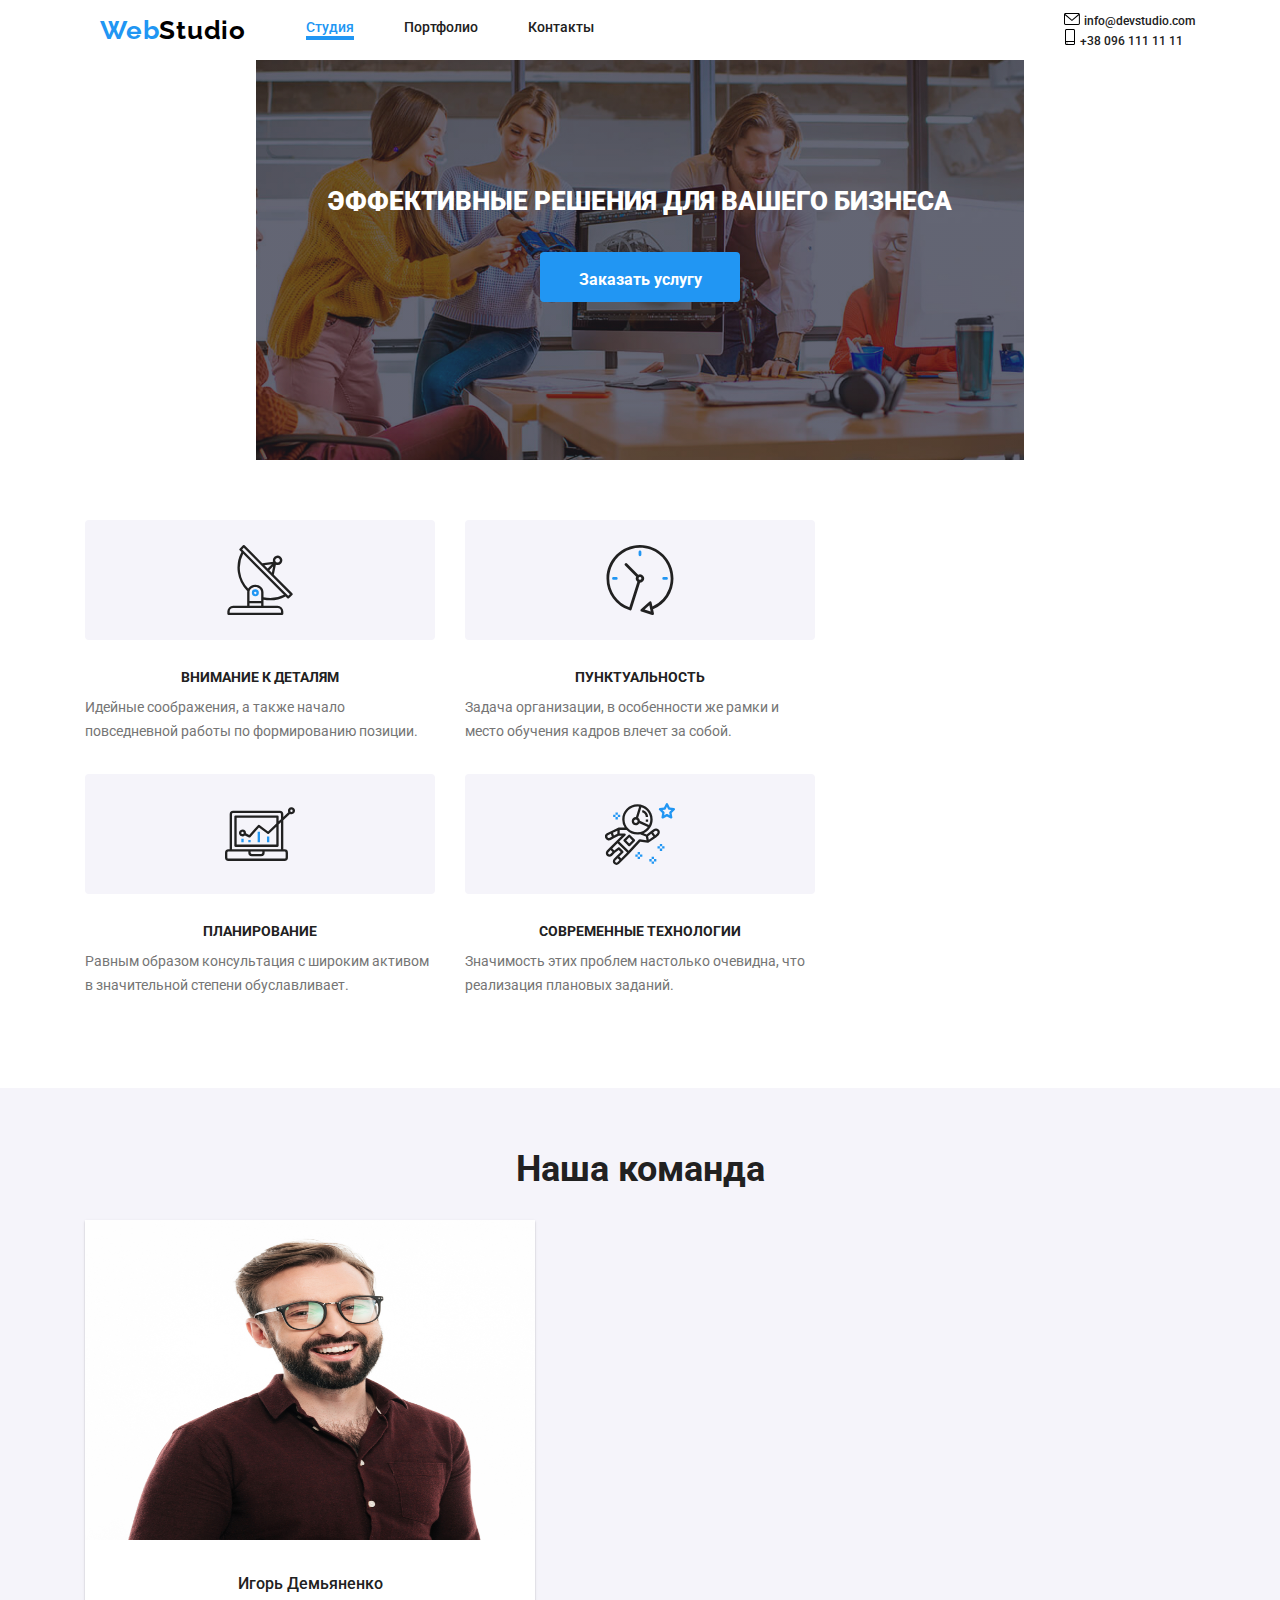
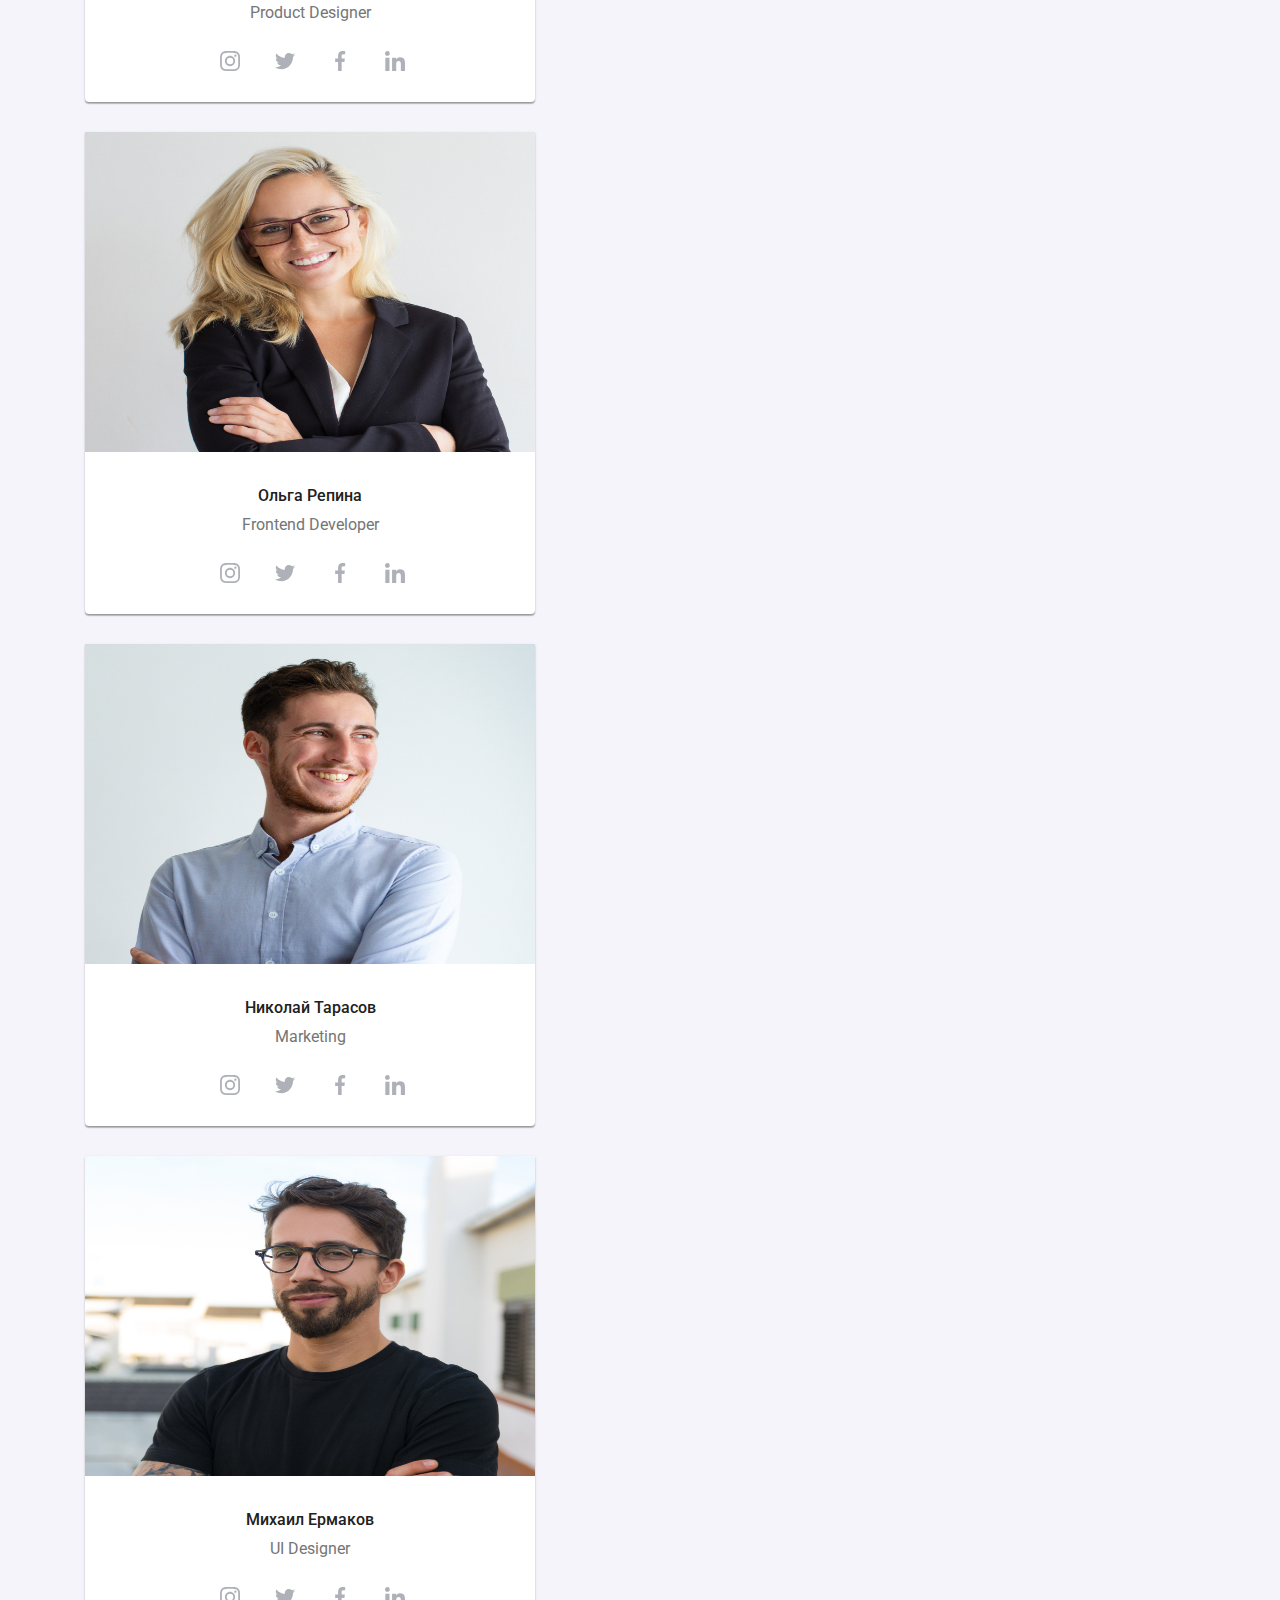
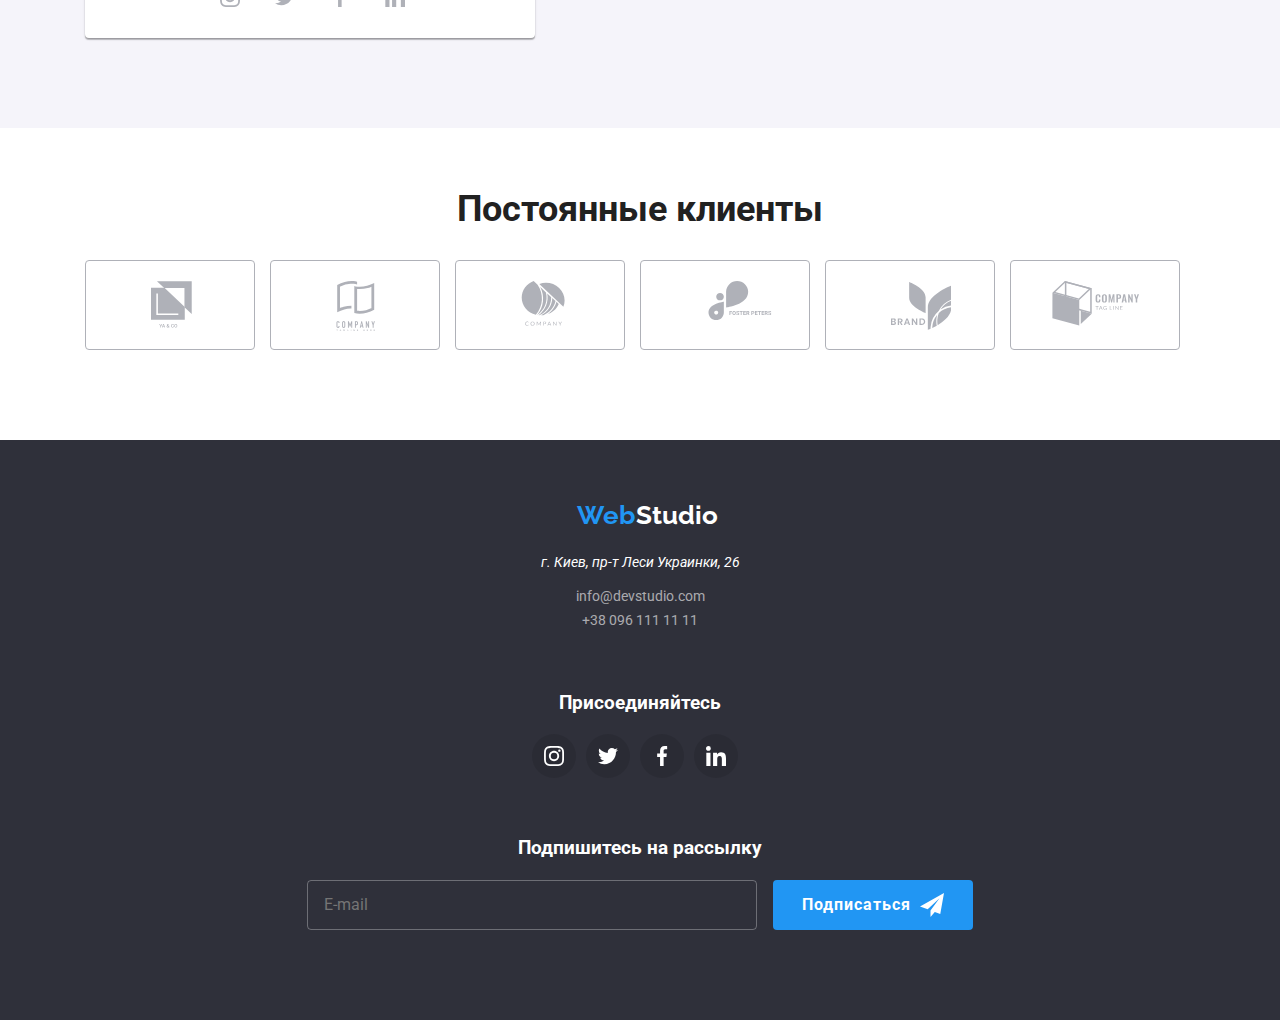
==== commit ee1910f8: "." ====
--- a/index.html
+++ b/index.html
@@ -22,12 +22,12 @@
                     data-menu-button>
             
                 <svg
-                    width="40"
-                    height="40"
+                    width="20"
+                    height="20"
                     aria-label="Переключатель мобильного меню">
 
                     <use class="icon-menu" href="./svg/sprite.svg#icon-menu-button"></use>
-                    <use class="icon-close" href="./svg/sprite.svg#icon-phone-black-form"></use>
+                    <use class="icon-close" href="./svg/sprite.svg#icon-modal-close"></use>
                 </svg>
             </button>
 
--- a/css/main.min.css
+++ b/css/main.min.css
@@ -3,5 +3,5 @@
  Consolas,  'Liberation Mono',  Menlo,- monospace;font-size:1em}small{font-size:80%}sub,sup{font-size:75%;line-height:0;position:relative;vertical-align:baseline}sub{bottom:-0.25em}sup{top:-0.5em}table{text-indent:0;border-color:inherit}button,input,optgroup,select,textarea{font-family:inherit;font-size:100%;line-height:1.15;margin:0}button,select{text-transform:none}button,[type='button'],[type='reset'],[type='submit']{-webkit-appearance:button}::-moz-focus-inner{border-style:none;padding:0}:-moz-focusring{outline:1px dotted ButtonText}:-moz-ui-invalid{box-shadow:none}legend{padding:0}progress{vertical-align:baseline}::-webkit-inner-spin-button,::-webkit-outer-spin-button{height:auto}[type='search']{-webkit-appearance:textfield;outline-offset:-2px}::-webkit-search-decoration{-webkit-appearance:none}::-webkit-file-upload-button{-webkit-appearance:button;font:inherit}summary{display:list-item}html{-webkit-box-sizing:border-box;box-sizing:border-box}*,*::before,*::after{-webkit-box-sizing:inherit;box-sizing:inherit;text-decoration:none}.container{padding-left:15px;padding-right:15px;margin-left:auto;margin-right:auto}@media screen and (min-width: 320px){.container{width:320px}}@media screen and (min-width: 480px){.container{width:480px}}@media screen and (min-width: 768px){.container{width:768px}}@media screen and (min-width: 1140px){.container{width:1140px}}body{color:#212121;text-decoration:none;font-family:Roboto,sans-serif;margin:0}.container{padding-left:15px;padding-right:15px;margin-left:auto;margin-right:auto}@media screen and (min-width: 320px){.container{width:320px}}@media screen and (min-width: 480px){.container{width:480px}}@media screen and (min-width: 768px){.container{width:768px}}@media screen and (min-width: 1140px){.container{width:1140px}}.logo{font-family:Raleway;font-weight:700;font-size:26px;line-height:1.19}@media screen and (min-width: 320px){.logo{width:320px;margin-top:16px;margin-bottom:16px;margin-left:15px}}@media screen and (min-width: 480px){.logo{width:480px;margin-top:16px;margin-bottom:16px;margin-left:15px}}.web{color:#2196F3;letter-spacing:0.03em}.studio{color:#000000;letter-spacing:0.03em}.logo:focus{color:#2196F3}.menu-button{display:-webkit-inline-box;display:-ms-inline-flexbox;display:inline-flex;margin:0;padding:0;border:none;background-color:transparent}@media screen and (min-width: 768px){.menu-button{display:none}}.menu-button .icon-close{display:none}.menu-button.is-open .icon-close{display:block}.menu-button.is-open .icon-menu{display:none}.mobile-menu-container{background-color:#E5E5E5;padding:20px;text-align:center;font-size:18px;font-weight:500}.mobile-menu-container.is-open{display:block}@media screen and (max-width: 767px){.mobile-menu-container{display:none;position:absolute;top:100%;left:0;width:100%}.mobile-menu-container.is-open{display:block}}@media screen and (min-width: 768px){.mobile-menu-container{display:none;-webkit-box-pack:justify;-ms-flex-pack:justify;justify-content:space-between;-webkit-box-flex:1;-ms-flex-positive:1;flex-grow:1}}.navigation,.contacts{height:50px;width:140px}.navigation{outline:1px solid teal}.contacts{outline:1px solid orange}.mobile-navigation{padding:60px 100px}.mobile-menu-item:not(:last-child){margin-bottom:40px}.mobile-item{margin-bottom:16px}.mobile-site-nav{padding-left:0}.mobile-site-nav .link.current{color:#2196F3}.page-header{background-color:#fff;position:relative}header{background-color:#fff}ul{list-style:none;margin-bottom:0;margin-top:0}.main-nav{-webkit-box-align:center;-ms-flex-align:center;align-items:center}.auth-nav-list{margin-top:0;margin-bottom:0;margin-left:auto;display:none}@media screen and (min-width: 767px){.auth-nav-list{display:-webkit-box;display:-ms-flexbox;display:flex}}.display-flex{display:-webkit-box;display:-ms-flexbox;display:flex;-webkit-box-pack:justify;-ms-flex-pack:justify;justify-content:space-between;-webkit-box-align:center;-ms-flex-align:center;align-items:center}@media screen and (min-width: 320px){.display-flex{width:320px;height:60px}}@media screen and (min-width: 480px){.display-flex{width:480px;height:60px}}.auth-nav-list .item+.item{margin-left:50px}.site-nav .item+.item{margin-left:50px}.item-icon{-webkit-box-pack:center;-ms-flex-pack:center;justify-content:center;-webkit-box-align:center;-ms-flex-align:center;align-items:center;-ms-flex-line-pack:center;align-content:center}.item:hover .item-icon,.item:focus .item-icon{fill:#2196F3;color:#2196F3}.item{-webkit-transition-duration:250ms;transition-duration:250ms;-webkit-transition-timing-function:cubic-bezier 0.4,0,0.2,1;transition-timing-function:cubic-bezier 0.4,0,0.2,1}.site-nav{display:none;margin-left:95px}@media screen and (min-width: 767px){.site-nav{display:-webkit-box;display:-ms-flexbox;display:flex}}.link{color:#212121;-webkit-transition-duration:250ms;transition-duration:250ms;-webkit-transition-timing-function:cubic-bezier 0.4,0,0.2,1;transition-timing-function:cubic-bezier 0.4,0,0.2,1}.link:hover,.link:focus{color:#2196F3}.link.current::after{content:'';left:0;bottom:0;display:block;width:100%;height:4px;background-color:#2196F3;border-radius:2%;opacity:1;-webkit-transition-duration:250ms;transition-duration:250ms;-webkit-transition-timing-function:cubic-bezier 0.4,0,0.2,1;transition-timing-function:cubic-bezier 0.4,0,0.2,1}.site-nav .link{padding-top:32px;padding-bottom:32px;display:block;font-weight:500;font-size:14px;line-height:1.14}.site-nav a:hover,.site-nav a:focus{color:#2196F3}.site-nav .link.current{color:#2196F3}.hero{margin-left:auto;margin-right:auto;background-image:-webkit-gradient(linear, left top, right top, from(rgba(47,48,58,0.4)), to(rgba(47,48,58,0.4))),url(../img/img-hero.jpg);background-image:linear-gradient(to right, rgba(47,48,58,0.4), rgba(47,48,58,0.4)),url(../img/img-hero.jpg);background-size:cover;background-position:center;background-color:#2F303A;text-align:center}@media screen and (min-width: 320px){.hero{width:320px;height:400px}}@media screen and (min-width: 480px){.hero{width:480px;height:400px}}.hero-title{margin-top:0;margin-bottom:0;color:#fff;font-weight:900;font-size:44px;line-height:1.36}@media screen and (min-width: 320px){.hero-title{padding-top:80px;padding-right:60px;padding-left:60px;padding-bottom:50px;font-size:26px;line-height:1.62;text-transform:uppercase}}@media screen and (min-width: 480px){.hero-title{padding-top:120px;padding-right:60px;padding-left:60px;padding-bottom:30px;font-size:26px;line-height:1.62;text-transform:uppercase}}.button{display:inline-block;border-radius:4px;padding:10px 32px;width:200px;height:50px;border:1px solid transparent;color:#fff;background-color:#2196F3;font-family:inherit;font-weight:700;font-size:16px;line-height:2.14;-webkit-box-align:center;-ms-flex-align:center;align-items:center;text-align:center;-webkit-transition-duration:250ms;transition-duration:250ms;-webkit-transition-timing-function:cubic-bezier 0.4,0,0.2,1;transition-timing-function:cubic-bezier 0.4,0,0.2,1}.button:hover,.button:focus{background-color:#2196F3}.features{margin-top:0;padding-top:60px;padding-bottom:60px}.features-images{margin-top:0;padding-bottom:95px;margin-left:auto;margin-right:auto}@media screen and (min-width: 320px){.features-images{padding-bottom:0;display:none}}@media screen and (min-width: 480px){.features-images{padding-bottom:0;display:none}}.features-icon{background-color:#F5F4FA;margin-right:30px;margin-bottom:30px;width:450px;height:120px;display:-webkit-box;display:-ms-flexbox;display:flex;-webkit-box-align:center;-ms-flex-align:center;align-items:center;-webkit-box-pack:center;-ms-flex-pack:center;justify-content:center;border-radius:4px}@media screen and (min-width: 320px){.features-icon{width:320px}}@media screen and (min-width: 480px){.features-icon{width:450px}}.features-article{margin-top:0;margin-bottom:10px;color:#212121;font-weight:700;font-size:14px;line-height:1.14;text-transform:uppercase;text-align:center}.features-list{margin-top:0;padding:0}.features-list-item{width:270px;margin-right:30px}.features-title{margin-top:0;margin-bottom:50px;color:#212121;font-weight:700;font-size:36px;line-height:1.17;text-align:center}@media screen and (min-width: 320px){.features-title{display:none}}@media screen and (min-width: 480px){.features-title{display:none}}.feature-text{margin-top:0;margin-bottom:30px;color:#757575;font-weight:400;font-size:14px;line-height:1.71}@media screen and (max-width: 480px){.feature-text{width:320px}}.features-title-item{display:-webkit-box;display:-ms-flexbox;display:flex;-ms-flex-wrap:wrap;flex-wrap:wrap;padding:0}.element{width:370px;margin-right:30px}.element:nth-child(3n){margin-right:0}.element-position{position:relative}.element-title-css{position:absolute;display:-webkit-box;display:-ms-flexbox;display:flex;color:#fff;font-weight:700;font-size:12px;line-height:1.17;text-transform:uppercase;-webkit-box-align:center;-ms-flex-align:center;align-items:center;-webkit-box-pack:center;-ms-flex-pack:center;justify-content:center;bottom:0;left:0;width:370px;height:70px;background-color:rgba(47,53,58,0.8);margin:0;opacity:1}.team{padding-top:95px;padding-bottom:95px;background-color:#F5F4FA}@media screen and (min-width: 480px){.team{padding-top:0;padding-bottom:60px}}.features-title-team{margin-top:0;margin-bottom:50px;color:#212121;font-weight:700;font-size:36px;line-height:1.17;text-align:center}@media screen and (min-width: 480px){.features-title-team{padding-top:60px;padding-bottom:30px;margin-bottom:0}}.features-title-item{display:-webkit-box;display:-ms-flexbox;display:flex;-ms-flex-wrap:wrap;flex-wrap:wrap;padding:0}@media screen and (min-width: 480px){.features-title-item{display:none}}.features-title-flex{padding:0}.name-flex{margin-right:30px;background:#fff;-webkit-box-shadow:0px 1px 3px rgba(0,0,0,0.12),0px 1px 1px rgba(0,0,0,0.14),0px 2px 1px rgba(0,0,0,0.2);box-shadow:0px 1px 3px rgba(0,0,0,0.12),0px 1px 1px rgba(0,0,0,0.14),0px 2px 1px rgba(0,0,0,0.2);border-radius:0px 0px 4px 4px}@media screen and (min-width: 480px){.name-flex{margin-right:0;margin-bottom:30px;width:450px;height:482px}}.team-img-size{width:270px}@media screen and (min-width: 480px){.team-img-size{width:450px;height:320px}}.social-team{display:-webkit-box;display:-ms-flexbox;display:flex;padding:0;width:210px;height:45px;margin-top:16px;margin-bottom:30px;margin-right:32px;margin-left:32px}@media screen and (min-width: 480px){.social-team{margin-left:122px}}.social-link-icon{fill:#AFB1B8;-webkit-transition-duration:250ms;transition-duration:250ms;-webkit-transition-timing-function:cubic-bezier 0.4,0,0.2,1;transition-timing-function:cubic-bezier 0.4,0,0.2,1}.social-link:hover .social-link-icon,.social-link:focus .social-link-icon{fill:#fff;background-color:#2196F3}.social-team:last-child{margin-right:0}.social-link{display:-webkit-inline-box;display:-ms-inline-flexbox;display:inline-flex;margin-right:10px;background-color:#fff;border-radius:50%;text-align:center;-webkit-box-align:start;-ms-flex-align:start;align-items:flex-start;width:45px;height:45px;-webkit-box-pack:center;-ms-flex-pack:center;justify-content:center;-webkit-box-align:center;-ms-flex-align:center;align-items:center;-webkit-transition-duration:250ms;transition-duration:250ms;-webkit-transition-timing-function:cubic-bezier 0.4,0,0.2,1;transition-timing-function:cubic-bezier 0.4,0,0.2,1}.social-link:hover,.social-link:focus{background-color:#2196F3}.features-title-flex .name-flex:last-child{margin-right:0}.team-name{margin-top:30px;margin-bottom:10px;color:#212121;font-weight:500;font-size:16px;line-height:1.19;text-align:center}.team-occupation{margin-top:0;color:#757575;font-weight:400;font-size:16px;line-height:1.19;text-align:center}.clients{padding-top:95px;padding-bottom:95px}@media screen and (min-width: 480px){.clients{padding-top:60px;padding-bottom:60px}}.features-title-clients{margin-top:0;margin-bottom:50px;color:#212121;font-weight:700;font-size:36px;line-height:1.17;text-align:center}@media screen and (min-width: 480px){.features-title-clients{margin-bottom:30px}}.clients-list{display:-webkit-box;display:-ms-flexbox;display:flex;-ms-flex-wrap:wrap;flex-wrap:wrap;padding-right:0;padding-left:0}.clients-name{width:170px;height:90px;margin-right:30px;padding:20px 65px;-webkit-box-align:center;-ms-flex-align:center;align-items:center;border:1px solid #AFB1B8;-webkit-box-sizing:border-box;box-sizing:border-box;border-radius:4px}.clients-name:hover,.clients-name:focus{border-color:#2196F3}@media screen and (min-width: 320px){.clients-name{width:130 px;margin-bottom:30px;margin-right:15px}}@media screen and (min-width: 480px){.clients-name{width:210 px;margin-bottom:30px;margin-right:15px}}@media screen and (min-width: 320px){.clients-name:nth-child(6n){margin-right:0}}@media screen and (min-width: 480px){.clients-name:nth-child(6n){margin-right:0}}@media screen and (min-width: 320px){.clients-name:nth-child(n+5){margin-bottom:0}}@media screen and (min-width: 480px){.clients-name:nth-child(n+5){margin-bottom:0}}.clients-name:last-child{margin-right:0;padding:20px 40px;-webkit-box-align:center;-ms-flex-align:center;align-items:center}.clients-name-icon{fill:#AFB1B8;-webkit-transition-duration:250ms;transition-duration:250ms;-webkit-transition-timing-function:cubic-bezier 0.4,0,0.2,1;transition-timing-function:cubic-bezier 0.4,0,0.2,1}.clients-name:hover,.clients-name:focus{border-color:#2196F3}.clients-name:hover .clients-name-icon,.clients-name:focus .clients-name-icon{fill:#2196F3}footer{padding-top:60px;padding-bottom:60px;background-color:#2F303A;color:#fff}.footer{display:block}.studio-footer{color:#fff}address{margin-top:20px;margin-bottom:10px;color:#fff;font-weight:400;font-size:14px;line-height:1.71}address:hover,address:focus{color:#2196F3;-webkit-transition-duration:250ms;transition-duration:250ms;-webkit-transition-timing-function:cubic-bezier 0.4,0,0.2,1;transition-timing-function:cubic-bezier 0.4,0,0.2,1}.footer-list{margin-top:0;margin-bottom:0;padding-left:0}.contact{padding-bottom:10px;color:rgba(255,255,255,0.6);font-weight:400;font-size:14px;line-height:1.71;-webkit-transition-duration:250ms;transition-duration:250ms;-webkit-transition-timing-function:cubic-bezier 0.4,0,0.2,1;transition-timing-function:cubic-bezier 0.4,0,0.2,1}.contact:hover,.contact:focus{color:#2196F3}.contact-block{padding-left:15px}@media screen and (min-width: 320px){.contact-block{padding-left:0;display:block;text-align:center}}.join-block-title{margin-top:0;margin-bottom:0}@media screen and (min-width: 320px){.join-block-title{display:block;text-align:center;margin-top:60px}}@media screen and (min-width: 320px){.footer-container{display:block;text-align:center}}.join-block{padding-left:70px}@media screen and (min-width: 320px){.join-block{padding-left:0;text-align:center;display:block;margin-bottom:60px}}.social{display:inline-block;padding-right:0;padding-left:0;width:45px;height:45px}.social-display{display:-webkit-box;display:-ms-flexbox;display:flex;padding:0}@media screen and (min-width: 320px){.social-display{text-align:center;-webkit-box-pack:center;-ms-flex-pack:center;justify-content:center}}.social-icon{display:-webkit-inline-box;display:-ms-inline-flexbox;display:inline-flex;background-color:rgba(0,0,0,0.1);border-radius:50%;fill:#fff;border:none;width:44px;height:44px;margin-right:10px;margin-top:20px;-webkit-box-pack:center;-ms-flex-pack:center;justify-content:center;-webkit-box-align:center;-ms-flex-align:center;align-items:center;-webkit-transition-duration:250ms;transition-duration:250ms;-webkit-transition-timing-function:cubic-bezier 0.4,0,0.2,1;transition-timing-function:cubic-bezier 0.4,0,0.2,1}.social-icon:hover,.social-icon:focus{background-color:#2196F3}.subscription{padding-left:95px}@media screen and (min-width: 320px){.subscription{padding-left:0}}.subscribe-form-input{width:358px;height:50px;padding-left:16px;background-color:transparent;border:1px solid rgba(255,255,255,0.3);border-radius:4px;color:#fff}@media screen and (min-width: 320px){.subscribe-form-input{width:300px;margin-bottom:20px}}@media screen and (min-width: 480px){.subscribe-form-input{width:450px;margin-bottom:20px}}.form-field-subscription{position:relative;display:block;margin-top:20px;margin-bottom:10px}.subscribe-button{display:-webkit-inline-box;display:-ms-inline-flexbox;display:inline-flex;-webkit-box-align:center;-ms-flex-align:center;align-items:center;-webkit-box-pack:justify;-ms-flex-pack:justify;justify-content:space-between;width:200px;height:50px;padding:10px 29px;margin-left:12px;font-weight:700;font-size:16px;font-style:normal;line-height:1.143;letter-spacing:0.06em;color:#fff;text-align:left;border-style:none;background-color:#2196F3;border-radius:4px;cursor:pointer}.subscribe-button::after{display:block;content:"";width:24px;height:24px;background-color:transparent;background-repeat:no-repeat;background-position:center}.iconsend::after{background-image:url(../svg/send.svg)}.backdrop{position:fixed;top:0;left:0;width:100%;height:100%;background-color:rgba(0,0,0,0.2);opacity:1;-webkit-transition:opacity 250ms cubic-bezier 0.4,0,0.2,1;transition:opacity 250ms cubic-bezier 0.4,0,0.2,1;z-index:1}.backdrop.is-hidden{opacity:0;pointer-events:none}.backdrop.is-hidden .modal{-webkit-transform:translate(-50%, -50%) scale(0.9);transform:translate(-50%, -50%) scale(0.9)}.modal{position:absolute;top:50%;left:50%;background-color:#fff;-webkit-transform:translate(-50%, -50%) scale(1);transform:translate(-50%, -50%) scale(1);-webkit-transition:0,0.2,1,-webkit-transform 250ms cubic-bezier 0.4;transition:0,0.2,1,-webkit-transform 250ms cubic-bezier 0.4;transition:transform 250ms cubic-bezier 0.4,0,0.2,1;transition:transform 250ms cubic-bezier 0.4,0,0.2,1,-webkit-transform 250ms cubic-bezier 0.4}.form{display:-webkit-box;display:-ms-flexbox;display:flex;-webkit-box-orient:vertical;-webkit-box-direction:normal;-ms-flex-direction:column;flex-direction:column;width:530px;height:580px;outline:1px solid}@media screen and (min-width: 480px){.form{width:450px;height:610px}}.form-title{font-style:normal;font-weight:700;font-size:20px;line-height:1.15;color:#212121;padding-top:40px;padding-left:40px;padding-right:40px;padding-bottom:15px;margin:0}@media screen and (min-width: 480px){.form-title{text-align:center}}.form-field{position:relative;display:flexbox;margin-bottom:10px}.form .form-field:nth-child(4n+2){margin-bottom:0}.form-text{position:relative;font-style:normal;font-weight:400;font-size:12px;line-height:1.17;color:#757575;margin-bottom:4px;padding-left:40px}.form-field label{margin-bottom:5px}.form-input{width:450px;height:40px;border:1px solid rgba(33,33,33,0.2);-webkit-box-sizing:border-box;box-sizing:border-box;border-radius:4px;margin-left:40px;margin-right:40px;padding:10px 45px}@media screen and (min-width: 480px){.form-input{width:370px}}.form-icon{position:absolute;top:50%;left:12px;margin-left:45px}.form-field:focus-within .form-text{-webkit-transform:translate(-50%);transform:translate(-50%)}.text-comment{margin-top:10px;margin-right:40px}.form-message{display:block;width:450px;height:120px;border:1px solid rgba(33,33,33,0.2);border-radius:4px;resize:none;font-family:Roboto, sans-serif;font-size:12px;line-height:1.17;color:rgba(117,117,117,0.5);padding:12px 16px;margin-left:45px}@media screen and (min-width: 480px){.form-message{width:370px}}.form-input:focus,.form-message:focus{outline:none;border:1px solid  #2196f3}.form-input:focus+.form-icon{fill:#2196F3}.information-field-wrapper{position:relative;margin-top:20px;margin-left:55px}@media screen and (min-width: 480px){.information-field-wrapper{margin-left:40px}}.form-field textarea{margin-left:40px}.agreement-policy{font-family:Roboto,sans-serif;font-style:normal;font-weight:normal;font-size:14px;line-height:1.71}@media screen and (min-width: 480px){.agreement-policy{font-size:12px;line-height:1.17}}.agreement-terms{font-family:Roboto,sans-serif;font-style:normal;font-weight:normal;font-size:14px;line-height:1.71;text-decoration:underline}.information-form-btn{display:-webkit-box;display:-ms-flexbox;display:flex;width:200px;height:50px;background-color:#2196F3;-webkit-box-shadow:0px 4px 4px rgba(0,0,0,0.15);box-shadow:0px 4px 4px rgba(0,0,0,0.15);border-radius:4px;margin:0 auto;border:none;font-style:normal;font-weight:bold;font-size:16px;line-height:1.875;letter-spacing:0.06em;color:#fff;margin-top:30px;margin-bottom:40px;padding-top:10px;padding-bottom:10px;padding-left:56px}.close{position:absolute;top:8px;right:8px;width:30px;height:30px;padding:0;border-radius:50%;border:1px solid rgba(0,0,0,0.1);background-color:#fff}.features{margin-top:0;padding-top:60px;padding-bottom:60px}.works{padding:0}.works-element{width:370px;margin-right:30px;margin-bottom:30px;padding-bottom:20px;background-color:#eeeeee}.works-element:hover{-webkit-box-shadow:0px 1px 3px rgba(0,0,0,0.12),0px 1px 1px rgba(0,0,0,0.14),0px 2px 1px rgba(0,0,0,0.2);box-shadow:0px 1px 3px rgba(0,0,0,0.12),0px 1px 1px rgba(0,0,0,0.14),0px 2px 1px rgba(0,0,0,0.2)}@media screen and (min-width: 480px){.works-element{width:450px}}.works-element:hover{-webkit-box-shadow:0px 1px 3px rgba(0,0,0,0.12),0px 1px 1px rgba(0,0,0,0.14),0px 2px 1px rgba(0,0,0,0.2);box-shadow:0px 1px 3px rgba(0,0,0,0.12),0px 1px 1px rgba(0,0,0,0.14),0px 2px 1px rgba(0,0,0,0.2)}.works-element-blue{position:relative;overflow:hidden}.works-overlay{position:absolute;top:0;left:0;width:100%;height:100%;background-color:rgba(33,150,243,0.9);-webkit-transform:translateY(100%);transform:translateY(100%);-webkit-transition-duration:250ms;transition-duration:250ms;-webkit-transition-timing-function:cubic-bezier 0.4,0,0.2,1;transition-timing-function:cubic-bezier 0.4,0,0.2,1}.works-element:hover .works-overlay{-webkit-transform:translateY(0);transform:translateY(0)}.works-description{position:absolute;top:0;left:0;top:50%;left:50%;-webkit-transform:translate(-50%, -50%);transform:translate(-50%, -50%);display:-webkit-box;display:-ms-flexbox;display:flex;width:322px;height:168px;font-weight:400;font-size:18px;line-height:1.56;color:#fff;margin:0;padding:0;-webkit-transition-duration:250ms;transition-duration:250ms;-webkit-transition-timing-function:cubic-bezier 0.4,0,0.2,1;transition-timing-function:cubic-bezier 0.4,0,0.2,1}.works-element-blue .works-description:hover{opacity:1}.works-element:nth-child(3n){margin-right:0}.works-element:nth-last-child(-n+3){margin-bottom:0}.team-works{margin-top:20px;margin-bottom:4px;margin-left:24px;margin-right:24px;color:#212121;font-weight:700;font-size:18px;line-height:2}.team-web{margin-top:0;margin-bottom:20px;margin-left:24px;margin-right:24px;color:#757575;font-weight:400;font-size:16px;line-height:1.86}.button-portfolio{display:inline-block;border-radius:4px;padding:6px 22px;margin-right:8px;text-align:center;border:1px solid transparent;color:#212121;background-color:#F5F4FA;-webkit-transition-duration:250ms;transition-duration:250ms;-webkit-transition-timing-function:cubic-bezier 0.4,0,0.2,1;transition-timing-function:cubic-bezier 0.4,0,0.2,1}.button-portfolio:hover,.button-portfolio:focus{background-color:#2196F3}@media screen and (min-width: 320px){.button-portfolio{margin-bottom:15px}}@media screen and (min-width: 320px){.button-portfolio:nth-child(n+4){margin-bottom:0}}.btn-portfolio .button-portfolio:not(:last-child){margin-right:8px}.btn-portfolio{display:-webkit-box;display:-ms-flexbox;display:flex;-ms-flex-wrap:wrap;flex-wrap:wrap;margin-top:0;margin-bottom:50px;padding:0 280px}@media screen and (min-width: 320px){.btn-portfolio{padding:0;margin-bottom:40px}}
+ monospace;font-size:1em}small{font-size:80%}sub,sup{font-size:75%;line-height:0;position:relative;vertical-align:baseline}sub{bottom:-0.25em}sup{top:-0.5em}table{text-indent:0;border-color:inherit}button,input,optgroup,select,textarea{font-family:inherit;font-size:100%;line-height:1.15;margin:0}button,select{text-transform:none}button,[type='button'],[type='reset'],[type='submit']{-webkit-appearance:button}::-moz-focus-inner{border-style:none;padding:0}:-moz-focusring{outline:1px dotted ButtonText}:-moz-ui-invalid{box-shadow:none}legend{padding:0}progress{vertical-align:baseline}::-webkit-inner-spin-button,::-webkit-outer-spin-button{height:auto}[type='search']{-webkit-appearance:textfield;outline-offset:-2px}::-webkit-search-decoration{-webkit-appearance:none}::-webkit-file-upload-button{-webkit-appearance:button;font:inherit}summary{display:list-item}html{-webkit-box-sizing:border-box;box-sizing:border-box}*,*::before,*::after{-webkit-box-sizing:inherit;box-sizing:inherit;text-decoration:none}.container{padding-left:15px;padding-right:15px;margin-left:auto;margin-right:auto}@media screen and (min-width: 320px){.container{width:320px}}@media screen and (min-width: 480px){.container{width:480px}}@media screen and (min-width: 768px){.container{width:768px}}@media screen and (min-width: 1140px){.container{width:1140px}}body{color:#212121;text-decoration:none;font-family:Roboto,sans-serif;margin:0}.container{padding-left:15px;padding-right:15px;margin-left:auto;margin-right:auto}@media screen and (min-width: 320px){.container{width:320px}}@media screen and (min-width: 480px){.container{width:480px}}@media screen and (min-width: 768px){.container{width:768px}}@media screen and (min-width: 1140px){.container{width:1140px}}.logo{font-family:Raleway;font-weight:700;font-size:26px;line-height:1.19}@media screen and (min-width: 320px){.logo{width:320px;margin-top:16px;margin-bottom:16px;margin-left:15px}}@media screen and (min-width: 480px){.logo{width:480px;margin-top:16px;margin-bottom:16px;margin-left:15px}}.web{color:#2196F3;letter-spacing:0.03em}.studio{color:#000000;letter-spacing:0.03em}.logo:focus{color:#2196F3}.menu-button{display:inline-block;margin:10px 16px 10px 0;padding:0;border:none;background-color:transparent;width:40px;height:40px}@media screen and (min-width: 768px){.menu-button{display:none}}.menu-button .icon-close{display:none}.menu-button.is-open .icon-close{display:block}.icon-menu{background-position:50% 50%;width:24px;height:16px}.menu-button.is-open .icon-menu{display:none}.mobile-menu-container{background-color:#E5E5E5;padding:20px;text-align:center;font-size:18px;font-weight:500}.mobile-menu-container.is-open{display:block}@media screen and (max-width: 767px){.mobile-menu-container{display:none;position:absolute;top:100%;left:0;width:100%}.mobile-menu-container.is-open{display:block}}@media screen and (min-width: 768px){.mobile-menu-container{display:none;-webkit-box-pack:justify;-ms-flex-pack:justify;justify-content:space-between;-webkit-box-flex:1;-ms-flex-positive:1;flex-grow:1}}.navigation,.contacts{height:50px;width:140px}.navigation{outline:1px solid teal}.contacts{outline:1px solid orange}.mobile-navigation{padding:60px 100px}.mobile-menu-item:not(:last-child){margin-bottom:40px}.mobile-item{margin-bottom:16px}.mobile-site-nav{padding-left:0}.mobile-site-nav .link.current{color:#2196F3}.page-header{background-color:#fff;position:relative}header{background-color:#fff}ul{list-style:none;margin-bottom:0;margin-top:0}.main-nav{-webkit-box-align:center;-ms-flex-align:center;align-items:center}@media screen and (min-width: 768px){.main-nav{display:-webkit-box;display:-ms-flexbox;display:flex}}.auth-nav-list{margin-top:0;margin-bottom:0;margin-left:auto;display:none}@media screen and (min-width: 767px){.auth-nav-list{display:-webkit-box;display:-ms-flexbox;display:flex}}@media screen and (min-width: 767px){.auth-nav-list{display:block;-ms-flex-wrap:wrap;flex-wrap:wrap}}.display-flex{display:-webkit-box;display:-ms-flexbox;display:flex;margin-right:16px;-webkit-box-align:center;-ms-flex-align:center;align-items:center}@media screen and (min-width: 320px){.display-flex{width:320px;height:60px}}@media screen and (min-width: 480px){.display-flex{width:480px;height:60px}}.auth-nav-list .item+.item{margin-left:50px}@media screen and (min-width: 768px){.auth-nav-list .item+.item{margin-left:0}}.auth-nav-list .link{display:inline-block;font-weight:500;font-size:12px;line-height:1.14}.site-nav .item+.item{margin-left:50px}.item-icon{-webkit-box-pack:center;-ms-flex-pack:center;justify-content:center;-webkit-box-align:center;-ms-flex-align:center;align-items:center;-ms-flex-line-pack:center;align-content:center}.item:hover .item-icon,.item:focus .item-icon{fill:#2196F3;color:#2196F3}.item{-webkit-transition-duration:250ms;transition-duration:250ms;-webkit-transition-timing-function:cubic-bezier 0.4,0,0.2,1;transition-timing-function:cubic-bezier 0.4,0,0.2,1}.site-nav{display:none;margin-left:95px}@media screen and (min-width: 767px){.site-nav{display:-webkit-box;display:-ms-flexbox;display:flex}}@media screen and (min-width: 768px){.site-nav{margin-left:20px}}.link{color:#212121;-webkit-transition-duration:250ms;transition-duration:250ms;-webkit-transition-timing-function:cubic-bezier 0.4,0,0.2,1;transition-timing-function:cubic-bezier 0.4,0,0.2,1}.link:hover,.link:focus{color:#2196F3}.link.current::after{content:'';left:0;bottom:0;display:block;width:100%;height:4px;background-color:#2196F3;border-radius:2%;opacity:1;-webkit-transition-duration:250ms;transition-duration:250ms;-webkit-transition-timing-function:cubic-bezier 0.4,0,0.2,1;transition-timing-function:cubic-bezier 0.4,0,0.2,1}.site-nav .link{padding-top:32px;padding-bottom:32px;display:block;font-weight:500;font-size:14px;line-height:1.14}.site-nav a:hover,.site-nav a:focus{color:#2196F3}.site-nav .link.current{color:#2196F3}.hero{margin-left:auto;margin-right:auto;background-image:-webkit-gradient(linear, left top, right top, from(rgba(47,48,58,0.4)), to(rgba(47,48,58,0.4))),url(../img/img-hero.jpg);background-image:linear-gradient(to right, rgba(47,48,58,0.4), rgba(47,48,58,0.4)),url(../img/img-hero.jpg);background-size:cover;background-position:center;background-color:#2F303A;text-align:center}@media screen and (min-width: 320px){.hero{width:320px;height:400px}}@media screen and (min-width: 480px){.hero{width:480px;height:400px}}@media screen and (min-width: 768px){.hero{width:768px;height:400px}}.hero-title{margin-top:0;margin-bottom:0;color:#fff;font-weight:900;font-size:44px;line-height:1.36}@media screen and (min-width: 320px){.hero-title{padding-top:80px;padding-right:60px;padding-left:60px;padding-bottom:50px;font-size:26px;line-height:1.62;text-transform:uppercase}}@media screen and (min-width: 480px){.hero-title{padding-top:120px;padding-right:60px;padding-left:60px;padding-bottom:30px;font-size:26px;line-height:1.62;text-transform:uppercase}}.button{display:inline-block;border-radius:4px;padding:10px 32px;width:200px;height:50px;border:1px solid transparent;color:#fff;background-color:#2196F3;font-family:inherit;font-weight:700;font-size:16px;line-height:2.14;-webkit-box-align:center;-ms-flex-align:center;align-items:center;text-align:center;-webkit-transition-duration:250ms;transition-duration:250ms;-webkit-transition-timing-function:cubic-bezier 0.4,0,0.2,1;transition-timing-function:cubic-bezier 0.4,0,0.2,1}.button:hover,.button:focus{background-color:#2196F3}.features{margin-top:0;padding-top:60px;padding-bottom:60px}.features-images{margin-top:0;padding-bottom:95px;margin-left:auto;margin-right:auto}@media screen and (min-width: 320px){.features-images{padding-bottom:0;display:none}}@media screen and (min-width: 480px){.features-images{padding-bottom:0;display:none}}.features-icon{background-color:#F5F4FA;margin-right:30px;margin-bottom:30px;width:450px;height:120px;display:-webkit-box;display:-ms-flexbox;display:flex;-webkit-box-align:center;-ms-flex-align:center;align-items:center;-webkit-box-pack:center;-ms-flex-pack:center;justify-content:center;border-radius:4px}@media screen and (min-width: 320px){.features-icon{width:320px}}@media screen and (min-width: 480px){.features-icon{width:450px}}@media screen and (min-width: 768px){.features-icon{width:350px}}.features-article{margin-top:0;margin-bottom:10px;color:#212121;font-weight:700;font-size:14px;line-height:1.14;text-transform:uppercase;text-align:center}@media screen and (min-width: 768px){.features-article{width:350px}}.features-list{margin-top:0;padding:0}@media screen and (min-width: 768px){.features-list{display:-webkit-box;display:-ms-flexbox;display:flex;-ms-flex-wrap:wrap;flex-wrap:wrap}}.features-list-item{width:270px;margin-right:30px}.features-title{margin-top:0;margin-bottom:50px;color:#212121;font-weight:700;font-size:36px;line-height:1.17;text-align:center}@media screen and (min-width: 320px){.features-title{display:none}}@media screen and (min-width: 480px){.features-title{display:none}}.feature-text{margin-top:0;margin-bottom:30px;color:#757575;font-weight:400;font-size:14px;line-height:1.71}@media screen and (max-width: 480px){.feature-text{width:320px}}@media screen and (min-width: 768px){.feature-text{width:350px}}.features-title-item{display:-webkit-box;display:-ms-flexbox;display:flex;-ms-flex-wrap:wrap;flex-wrap:wrap;padding:0}.element{width:370px;margin-right:30px}.element:nth-child(3n){margin-right:0}.element-position{position:relative}.element-title-css{position:absolute;display:-webkit-box;display:-ms-flexbox;display:flex;color:#fff;font-weight:700;font-size:12px;line-height:1.17;text-transform:uppercase;-webkit-box-align:center;-ms-flex-align:center;align-items:center;-webkit-box-pack:center;-ms-flex-pack:center;justify-content:center;bottom:0;left:0;width:370px;height:70px;background-color:rgba(47,53,58,0.8);margin:0;opacity:1}.team{padding-top:95px;padding-bottom:95px;background-color:#F5F4FA}@media screen and (min-width: 480px){.team{padding-top:0;padding-bottom:60px}}.features-title-team{margin-top:0;margin-bottom:50px;color:#212121;font-weight:700;font-size:36px;line-height:1.17;text-align:center}@media screen and (min-width: 480px){.features-title-team{padding-top:60px;padding-bottom:30px;margin-bottom:0}}.features-title-item{display:-webkit-box;display:-ms-flexbox;display:flex;-ms-flex-wrap:wrap;flex-wrap:wrap;padding:0}@media screen and (min-width: 480px){.features-title-item{display:none}}.features-title-flex{padding:0}.name-flex{margin-right:30px;background:#fff;-webkit-box-shadow:0px 1px 3px rgba(0,0,0,0.12),0px 1px 1px rgba(0,0,0,0.14),0px 2px 1px rgba(0,0,0,0.2);box-shadow:0px 1px 3px rgba(0,0,0,0.12),0px 1px 1px rgba(0,0,0,0.14),0px 2px 1px rgba(0,0,0,0.2);border-radius:0px 0px 4px 4px}@media screen and (min-width: 480px){.name-flex{margin-right:0;margin-bottom:30px;width:450px;height:482px}}.team-img-size{width:270px}@media screen and (min-width: 480px){.team-img-size{width:450px;height:320px}}.social-team{display:-webkit-box;display:-ms-flexbox;display:flex;padding:0;width:210px;height:45px;margin-top:16px;margin-bottom:30px;margin-right:32px;margin-left:32px}@media screen and (min-width: 480px){.social-team{margin-left:122px}}.social-link-icon{fill:#AFB1B8;-webkit-transition-duration:250ms;transition-duration:250ms;-webkit-transition-timing-function:cubic-bezier 0.4,0,0.2,1;transition-timing-function:cubic-bezier 0.4,0,0.2,1}.social-link:hover .social-link-icon,.social-link:focus .social-link-icon{fill:#fff;background-color:#2196F3}.social-team:last-child{margin-right:0}.social-link{display:-webkit-inline-box;display:-ms-inline-flexbox;display:inline-flex;margin-right:10px;background-color:#fff;border-radius:50%;text-align:center;-webkit-box-align:start;-ms-flex-align:start;align-items:flex-start;width:45px;height:45px;-webkit-box-pack:center;-ms-flex-pack:center;justify-content:center;-webkit-box-align:center;-ms-flex-align:center;align-items:center;-webkit-transition-duration:250ms;transition-duration:250ms;-webkit-transition-timing-function:cubic-bezier 0.4,0,0.2,1;transition-timing-function:cubic-bezier 0.4,0,0.2,1}.social-link:hover,.social-link:focus{background-color:#2196F3}.features-title-flex .name-flex:last-child{margin-right:0}.team-name{margin-top:30px;margin-bottom:10px;color:#212121;font-weight:500;font-size:16px;line-height:1.19;text-align:center}.team-occupation{margin-top:0;color:#757575;font-weight:400;font-size:16px;line-height:1.19;text-align:center}.clients{padding-top:95px;padding-bottom:95px}@media screen and (min-width: 480px){.clients{padding-top:60px;padding-bottom:60px}}.features-title-clients{margin-top:0;margin-bottom:50px;color:#212121;font-weight:700;font-size:36px;line-height:1.17;text-align:center}@media screen and (min-width: 480px){.features-title-clients{margin-bottom:30px}}.clients-list{display:-webkit-box;display:-ms-flexbox;display:flex;-ms-flex-wrap:wrap;flex-wrap:wrap;padding-right:0;padding-left:0}.clients-name{width:170px;height:90px;margin-right:30px;padding:20px 65px;-webkit-box-align:center;-ms-flex-align:center;align-items:center;border:1px solid #AFB1B8;-webkit-box-sizing:border-box;box-sizing:border-box;border-radius:4px}.clients-name:hover,.clients-name:focus{border-color:#2196F3}@media screen and (min-width: 320px){.clients-name{width:130 px;margin-bottom:30px;margin-right:15px}}@media screen and (min-width: 480px){.clients-name{width:210 px;margin-bottom:30px;margin-right:15px}}@media screen and (min-width: 320px){.clients-name:nth-child(6n){margin-right:0}}@media screen and (min-width: 480px){.clients-name:nth-child(6n){margin-right:0}}@media screen and (min-width: 320px){.clients-name:nth-child(n+5){margin-bottom:0}}@media screen and (min-width: 480px){.clients-name:nth-child(n+5){margin-bottom:0}}.clients-name:last-child{margin-right:0;padding:20px 40px;-webkit-box-align:center;-ms-flex-align:center;align-items:center}.clients-name-icon{fill:#AFB1B8;-webkit-transition-duration:250ms;transition-duration:250ms;-webkit-transition-timing-function:cubic-bezier 0.4,0,0.2,1;transition-timing-function:cubic-bezier 0.4,0,0.2,1}.clients-name:hover,.clients-name:focus{border-color:#2196F3}.clients-name:hover .clients-name-icon,.clients-name:focus .clients-name-icon{fill:#2196F3}footer{padding-top:60px;padding-bottom:60px;background-color:#2F303A;color:#fff}.footer{display:block}.studio-footer{color:#fff}address{margin-top:20px;margin-bottom:10px;color:#fff;font-weight:400;font-size:14px;line-height:1.71}address:hover,address:focus{color:#2196F3;-webkit-transition-duration:250ms;transition-duration:250ms;-webkit-transition-timing-function:cubic-bezier 0.4,0,0.2,1;transition-timing-function:cubic-bezier 0.4,0,0.2,1}.footer-list{margin-top:0;margin-bottom:0;padding-left:0}.contact{padding-bottom:10px;color:rgba(255,255,255,0.6);font-weight:400;font-size:14px;line-height:1.71;-webkit-transition-duration:250ms;transition-duration:250ms;-webkit-transition-timing-function:cubic-bezier 0.4,0,0.2,1;transition-timing-function:cubic-bezier 0.4,0,0.2,1}.contact:hover,.contact:focus{color:#2196F3}.contact-block{padding-left:15px}@media screen and (min-width: 320px){.contact-block{padding-left:0;display:block;text-align:center}}.join-block-title{margin-top:0;margin-bottom:0}@media screen and (min-width: 320px){.join-block-title{display:block;text-align:center;margin-top:60px}}@media screen and (min-width: 320px){.footer-container{display:block;text-align:center}}.join-block{padding-left:70px}@media screen and (min-width: 320px){.join-block{padding-left:0;text-align:center;display:block;margin-bottom:60px}}.social{display:inline-block;padding-right:0;padding-left:0;width:45px;height:45px}.social-display{display:-webkit-box;display:-ms-flexbox;display:flex;padding:0}@media screen and (min-width: 320px){.social-display{text-align:center;-webkit-box-pack:center;-ms-flex-pack:center;justify-content:center}}.social-icon{display:-webkit-inline-box;display:-ms-inline-flexbox;display:inline-flex;background-color:rgba(0,0,0,0.1);border-radius:50%;fill:#fff;border:none;width:44px;height:44px;margin-right:10px;margin-top:20px;-webkit-box-pack:center;-ms-flex-pack:center;justify-content:center;-webkit-box-align:center;-ms-flex-align:center;align-items:center;-webkit-transition-duration:250ms;transition-duration:250ms;-webkit-transition-timing-function:cubic-bezier 0.4,0,0.2,1;transition-timing-function:cubic-bezier 0.4,0,0.2,1}.social-icon:hover,.social-icon:focus{background-color:#2196F3}.subscription{padding-left:95px}@media screen and (min-width: 320px){.subscription{padding-left:0}}.subscribe-form-input{width:358px;height:50px;padding-left:16px;background-color:transparent;border:1px solid rgba(255,255,255,0.3);border-radius:4px;color:#fff}@media screen and (min-width: 320px){.subscribe-form-input{width:300px;margin-bottom:20px}}@media screen and (min-width: 480px){.subscribe-form-input{width:450px;margin-bottom:20px}}.form-field-subscription{position:relative;display:block;margin-top:20px;margin-bottom:10px}.subscribe-button{display:-webkit-inline-box;display:-ms-inline-flexbox;display:inline-flex;-webkit-box-align:center;-ms-flex-align:center;align-items:center;-webkit-box-pack:justify;-ms-flex-pack:justify;justify-content:space-between;width:200px;height:50px;padding:10px 29px;margin-left:12px;font-weight:700;font-size:16px;font-style:normal;line-height:1.143;letter-spacing:0.06em;color:#fff;text-align:left;border-style:none;background-color:#2196F3;border-radius:4px;cursor:pointer}.subscribe-button::after{display:block;content:"";width:24px;height:24px;background-color:transparent;background-repeat:no-repeat;background-position:center}.iconsend::after{background-image:url(../svg/send.svg)}.backdrop{position:fixed;top:0;left:0;width:100%;height:100%;background-color:rgba(0,0,0,0.2);opacity:1;-webkit-transition:opacity 250ms cubic-bezier 0.4,0,0.2,1;transition:opacity 250ms cubic-bezier 0.4,0,0.2,1;z-index:1}.backdrop.is-hidden{opacity:0;pointer-events:none}.backdrop.is-hidden .modal{-webkit-transform:translate(-50%, -50%) scale(0.9);transform:translate(-50%, -50%) scale(0.9)}.modal{position:absolute;top:50%;left:50%;background-color:#fff;-webkit-transform:translate(-50%, -50%) scale(1);transform:translate(-50%, -50%) scale(1);-webkit-transition:0,0.2,1,-webkit-transform 250ms cubic-bezier 0.4;transition:0,0.2,1,-webkit-transform 250ms cubic-bezier 0.4;transition:transform 250ms cubic-bezier 0.4,0,0.2,1;transition:transform 250ms cubic-bezier 0.4,0,0.2,1,-webkit-transform 250ms cubic-bezier 0.4}.form{display:-webkit-box;display:-ms-flexbox;display:flex;-webkit-box-orient:vertical;-webkit-box-direction:normal;-ms-flex-direction:column;flex-direction:column;width:530px;height:580px;outline:1px solid}@media screen and (min-width: 320px){.form{width:310px;height:610px}}@media screen and (min-width: 480px){.form{width:450px;height:610px}}.form-title{font-style:normal;font-weight:700;font-size:20px;line-height:1.15;color:#212121;padding-top:40px;padding-left:40px;padding-right:40px;padding-bottom:15px;margin:0}@media screen and (min-width: 320px){.form-title{text-align:center}}.form-field{position:relative;display:flexbox;margin-bottom:10px}.form .form-field:nth-child(4n+2){margin-bottom:0}.form-text{position:relative;font-style:normal;font-weight:400;font-size:12px;line-height:1.17;color:#757575;margin-bottom:4px;padding-left:40px}.form-field label{margin-bottom:5px}.form-input{width:450px;height:40px;border:1px solid rgba(33,33,33,0.2);-webkit-box-sizing:border-box;box-sizing:border-box;border-radius:4px;margin-left:40px;margin-right:40px;padding:10px 45px}@media screen and (min-width: 320px){.form-input{width:260px}}@media screen and (min-width: 480px){.form-input{width:370px}}.form-icon{position:absolute;top:50%;left:12px;margin-left:45px}.form-field:focus-within .form-text{-webkit-transform:translate(-50%);transform:translate(-50%)}.text-comment{margin-top:10px;margin-right:40px}.form-message{display:block;width:450px;height:120px;border:1px solid rgba(33,33,33,0.2);border-radius:4px;resize:none;font-family:Roboto, sans-serif;font-size:12px;line-height:1.17;color:rgba(117,117,117,0.5);padding:12px 16px;margin-left:45px}@media screen and (min-width: 320px){.form-message{width:260px}}@media screen and (min-width: 480px){.form-message{width:370px}}.form-input:focus,.form-message:focus{outline:none;border:1px solid  #2196f3}.form-input:focus+.form-icon{fill:#2196F3}.information-field-wrapper{position:relative;margin-top:20px;margin-left:55px}@media screen and (min-width: 320px){.information-field-wrapper{margin-left:40px}}.form-field textarea{margin-left:40px}.agreement-policy{font-family:Roboto,sans-serif;font-style:normal;font-weight:normal;font-size:14px;line-height:1.71}@media screen and (min-width: 320px){.agreement-policy{font-size:12px;line-height:1.17}}.agreement-terms{font-family:Roboto,sans-serif;font-style:normal;font-weight:normal;font-size:14px;line-height:1.71;text-decoration:underline}.information-form-btn{display:-webkit-box;display:-ms-flexbox;display:flex;width:200px;height:50px;background-color:#2196F3;-webkit-box-shadow:0px 4px 4px rgba(0,0,0,0.15);box-shadow:0px 4px 4px rgba(0,0,0,0.15);border-radius:4px;margin:0 auto;border:none;font-style:normal;font-weight:bold;font-size:16px;line-height:1.875;letter-spacing:0.06em;color:#fff;margin-top:30px;margin-bottom:40px;padding-top:10px;padding-bottom:10px;padding-left:56px}.close{position:absolute;top:8px;right:8px;width:30px;height:30px;padding:0;border-radius:50%;border:1px solid rgba(0,0,0,0.1);background-color:#fff}.features{margin-top:0;padding-top:60px;padding-bottom:60px}.works{padding:0}.works-element{width:370px;margin-right:30px;margin-bottom:30px;padding-bottom:20px;background-color:#eeeeee}.works-element:hover{-webkit-box-shadow:0px 1px 3px rgba(0,0,0,0.12),0px 1px 1px rgba(0,0,0,0.14),0px 2px 1px rgba(0,0,0,0.2);box-shadow:0px 1px 3px rgba(0,0,0,0.12),0px 1px 1px rgba(0,0,0,0.14),0px 2px 1px rgba(0,0,0,0.2)}@media screen and (min-width: 480px){.works-element{width:450px}}.works-element:hover{-webkit-box-shadow:0px 1px 3px rgba(0,0,0,0.12),0px 1px 1px rgba(0,0,0,0.14),0px 2px 1px rgba(0,0,0,0.2);box-shadow:0px 1px 3px rgba(0,0,0,0.12),0px 1px 1px rgba(0,0,0,0.14),0px 2px 1px rgba(0,0,0,0.2)}.works-element-blue{position:relative;overflow:hidden}.works-overlay{position:absolute;top:0;left:0;width:100%;height:100%;background-color:rgba(33,150,243,0.9);-webkit-transform:translateY(100%);transform:translateY(100%);-webkit-transition-duration:250ms;transition-duration:250ms;-webkit-transition-timing-function:cubic-bezier 0.4,0,0.2,1;transition-timing-function:cubic-bezier 0.4,0,0.2,1}.works-element:hover .works-overlay{-webkit-transform:translateY(0);transform:translateY(0)}.works-description{position:absolute;top:0;left:0;top:50%;left:50%;-webkit-transform:translate(-50%, -50%);transform:translate(-50%, -50%);display:-webkit-box;display:-ms-flexbox;display:flex;width:322px;height:168px;font-weight:400;font-size:18px;line-height:1.56;color:#fff;margin:0;padding:0;-webkit-transition-duration:250ms;transition-duration:250ms;-webkit-transition-timing-function:cubic-bezier 0.4,0,0.2,1;transition-timing-function:cubic-bezier 0.4,0,0.2,1}.works-element-blue .works-description:hover{opacity:1}.works-element:nth-child(3n){margin-right:0}.works-element:nth-last-child(-n+3){margin-bottom:0}.team-works{margin-top:20px;margin-bottom:4px;margin-left:24px;margin-right:24px;color:#212121;font-weight:700;font-size:18px;line-height:2}.team-web{margin-top:0;margin-bottom:20px;margin-left:24px;margin-right:24px;color:#757575;font-weight:400;font-size:16px;line-height:1.86}.button-portfolio{display:inline-block;border-radius:4px;padding:6px 22px;margin-right:8px;text-align:center;border:1px solid transparent;color:#212121;background-color:#F5F4FA;-webkit-transition-duration:250ms;transition-duration:250ms;-webkit-transition-timing-function:cubic-bezier 0.4,0,0.2,1;transition-timing-function:cubic-bezier 0.4,0,0.2,1}.button-portfolio:hover,.button-portfolio:focus{background-color:#2196F3}@media screen and (min-width: 320px){.button-portfolio{margin-bottom:15px}}@media screen and (min-width: 320px){.button-portfolio:nth-child(n+4){margin-bottom:0}}.btn-portfolio .button-portfolio:not(:last-child){margin-right:8px}.btn-portfolio{display:-webkit-box;display:-ms-flexbox;display:flex;-ms-flex-wrap:wrap;flex-wrap:wrap;margin-top:0;margin-bottom:50px;padding:0 280px}@media screen and (min-width: 320px){.btn-portfolio{padding:0;margin-bottom:40px}}
 /*# sourceMappingURL=main.min.css.map */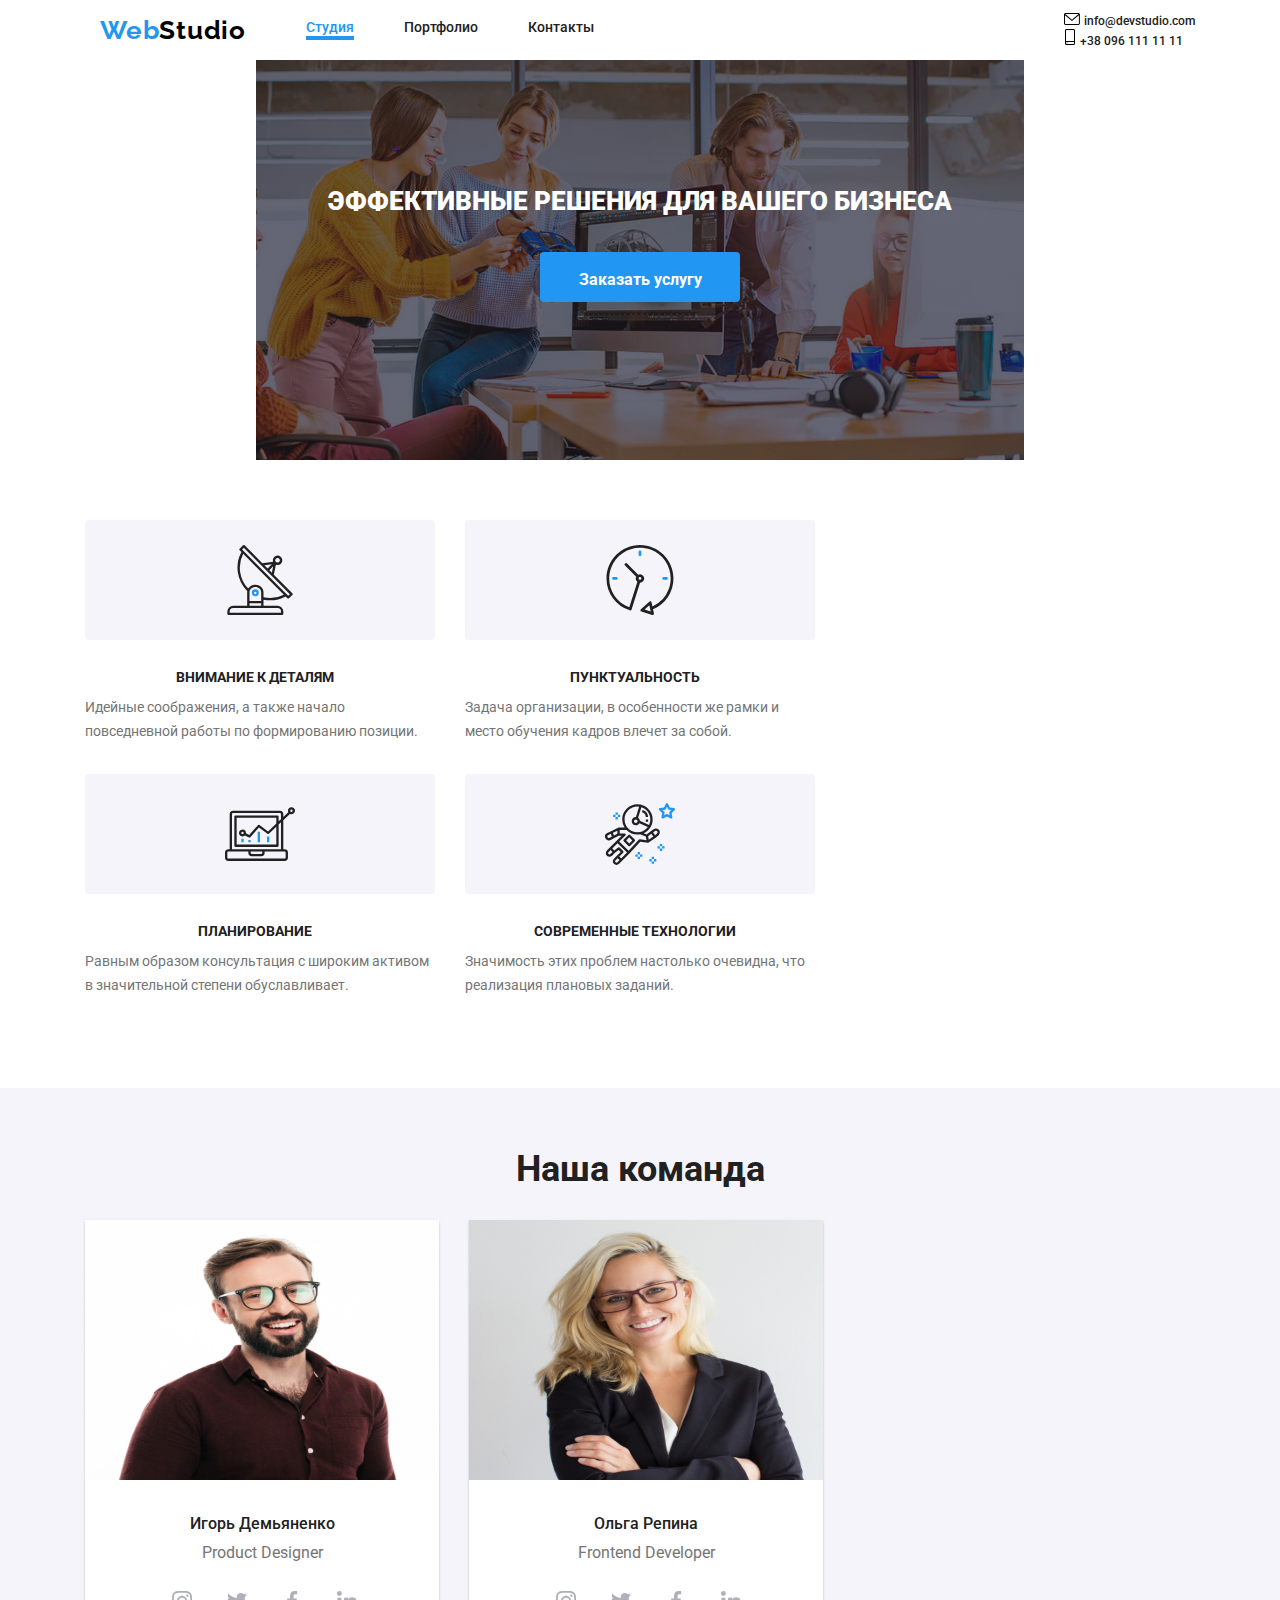
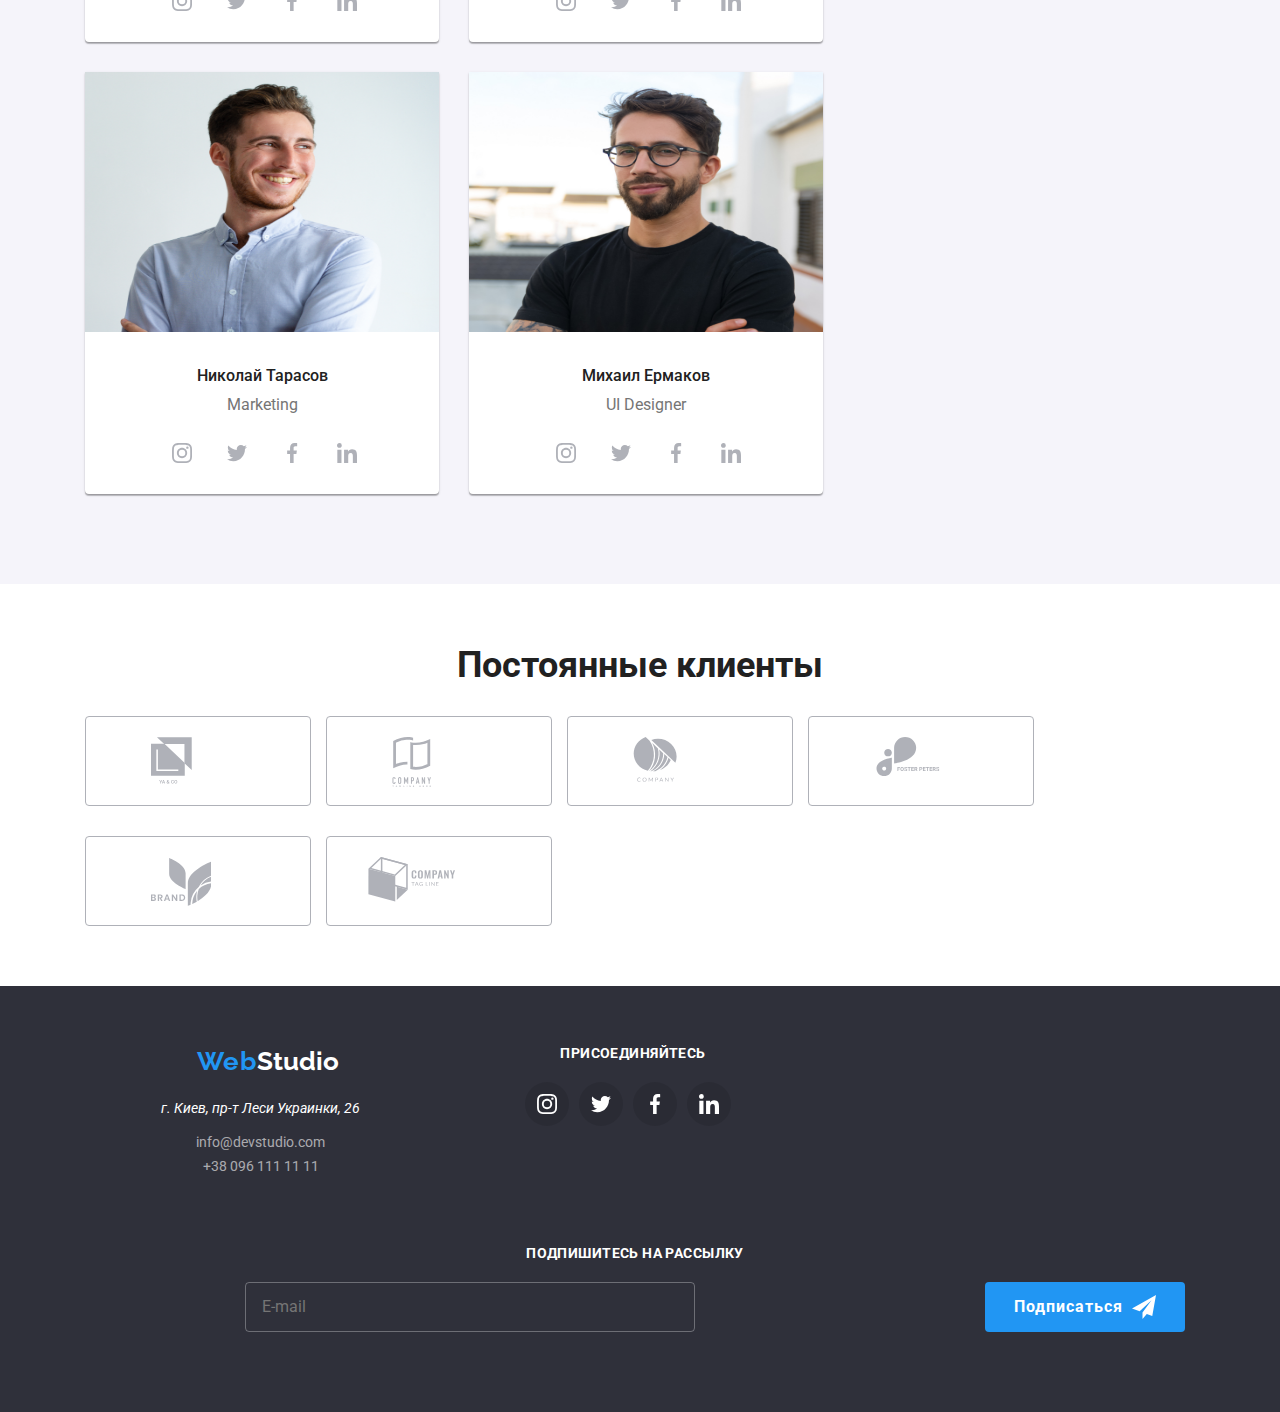
==== commit 89de9911: "index.html for tablet" ====
--- a/index.html
+++ b/index.html
@@ -98,7 +98,7 @@
             <div class="container">
             <!-- <h2>невидимий заголовок</h2> -->
                  <ul class="features-list">
-                     <li>
+                     <li class="features-item"> 
                          <div class="features-icon">
                             <svg width="70" height="70">
                                 <use href="./svg/sprite.svg#icon-antenna"></use>
@@ -108,7 +108,7 @@
                          <p class="feature-text"> Идейные соображения, а также начало повседневной работы по  формированию позиции.</p>
                      </li>
 
-                      <li>
+                      <li class="features-item">
                         <div class="features-icon">
                             <svg width="70" height="70">
                                 <use href="./svg/sprite.svg#icon-clock"></use>
@@ -118,7 +118,7 @@
                         <p class="feature-text">Задача организации, в особенности же рамки и место обучения кадров влечет за собой.</p>
                       </li>
 
-                      <li>
+                      <li class="features-item"> 
                         <div class="features-icon">
                             <svg width="70" height="70">
                                 <use href="./svg/sprite.svg#icon-diagram"></use>
@@ -128,7 +128,7 @@
                          <p class="feature-text">Равным образом консультация с широким активом в значительной степени обуславливает.</p>
                       </li>
 
-                     <li>
+                     <li class="features-item">
                         <div class="features-icon">
                             <svg width="70" height="70">
                                 <use href="./svg/sprite.svg#icon-astronaut"></use>
--- a/css/main.min.css
+++ b/css/main.min.css
@@ -3,5 +3,5 @@
  Consolas,  'Liberation Mono',  Menlo,- monospace;font-size:1em}small{font-size:80%}sub,sup{font-size:75%;line-height:0;position:relative;vertical-align:baseline}sub{bottom:-0.25em}sup{top:-0.5em}table{text-indent:0;border-color:inherit}button,input,optgroup,select,textarea{font-family:inherit;font-size:100%;line-height:1.15;margin:0}button,select{text-transform:none}button,[type='button'],[type='reset'],[type='submit']{-webkit-appearance:button}::-moz-focus-inner{border-style:none;padding:0}:-moz-focusring{outline:1px dotted ButtonText}:-moz-ui-invalid{box-shadow:none}legend{padding:0}progress{vertical-align:baseline}::-webkit-inner-spin-button,::-webkit-outer-spin-button{height:auto}[type='search']{-webkit-appearance:textfield;outline-offset:-2px}::-webkit-search-decoration{-webkit-appearance:none}::-webkit-file-upload-button{-webkit-appearance:button;font:inherit}summary{display:list-item}html{-webkit-box-sizing:border-box;box-sizing:border-box}*,*::before,*::after{-webkit-box-sizing:inherit;box-sizing:inherit;text-decoration:none}.container{padding-left:15px;padding-right:15px;margin-left:auto;margin-right:auto}@media screen and (min-width: 320px){.container{width:320px}}@media screen and (min-width: 480px){.container{width:480px}}@media screen and (min-width: 768px){.container{width:768px}}@media screen and (min-width: 1140px){.container{width:1140px}}body{color:#212121;text-decoration:none;font-family:Roboto,sans-serif;margin:0}.container{padding-left:15px;padding-right:15px;margin-left:auto;margin-right:auto}@media screen and (min-width: 320px){.container{width:320px}}@media screen and (min-width: 480px){.container{width:480px}}@media screen and (min-width: 768px){.container{width:768px}}@media screen and (min-width: 1140px){.container{width:1140px}}.logo{font-family:Raleway;font-weight:700;font-size:26px;line-height:1.19}@media screen and (min-width: 320px){.logo{width:320px;margin-top:16px;margin-bottom:16px;margin-left:15px}}@media screen and (min-width: 480px){.logo{width:480px;margin-top:16px;margin-bottom:16px;margin-left:15px}}.web{color:#2196F3;letter-spacing:0.03em}.studio{color:#000000;letter-spacing:0.03em}.logo:focus{color:#2196F3}.menu-button{display:inline-block;margin:10px 16px 10px 0;padding:0;border:none;background-color:transparent;width:40px;height:40px}@media screen and (min-width: 768px){.menu-button{display:none}}.menu-button .icon-close{display:none}.menu-button.is-open .icon-close{display:block}.icon-menu{background-position:50% 50%;width:24px;height:16px}.menu-button.is-open .icon-menu{display:none}.mobile-menu-container{background-color:#E5E5E5;padding:20px;text-align:center;font-size:18px;font-weight:500}.mobile-menu-container.is-open{display:block}@media screen and (max-width: 767px){.mobile-menu-container{display:none;position:absolute;top:100%;left:0;width:100%}.mobile-menu-container.is-open{display:block}}@media screen and (min-width: 768px){.mobile-menu-container{display:none;-webkit-box-pack:justify;-ms-flex-pack:justify;justify-content:space-between;-webkit-box-flex:1;-ms-flex-positive:1;flex-grow:1}}.navigation,.contacts{height:50px;width:140px}.navigation{outline:1px solid teal}.contacts{outline:1px solid orange}.mobile-navigation{padding:60px 100px}.mobile-menu-item:not(:last-child){margin-bottom:40px}.mobile-item{margin-bottom:16px}.mobile-site-nav{padding-left:0}.mobile-site-nav .link.current{color:#2196F3}.page-header{background-color:#fff;position:relative}header{background-color:#fff}ul{list-style:none;margin-bottom:0;margin-top:0}.main-nav{-webkit-box-align:center;-ms-flex-align:center;align-items:center}@media screen and (min-width: 768px){.main-nav{display:-webkit-box;display:-ms-flexbox;display:flex}}.auth-nav-list{margin-top:0;margin-bottom:0;margin-left:auto;display:none}@media screen and (min-width: 767px){.auth-nav-list{display:-webkit-box;display:-ms-flexbox;display:flex}}@media screen and (min-width: 767px){.auth-nav-list{display:block;-ms-flex-wrap:wrap;flex-wrap:wrap}}.display-flex{display:-webkit-box;display:-ms-flexbox;display:flex;margin-right:16px;-webkit-box-align:center;-ms-flex-align:center;align-items:center}@media screen and (min-width: 320px){.display-flex{width:320px;height:60px}}@media screen and (min-width: 480px){.display-flex{width:480px;height:60px}}.auth-nav-list .item+.item{margin-left:50px}@media screen and (min-width: 768px){.auth-nav-list .item+.item{margin-left:0}}.auth-nav-list .link{display:inline-block;font-weight:500;font-size:12px;line-height:1.14}.site-nav .item+.item{margin-left:50px}.item-icon{-webkit-box-pack:center;-ms-flex-pack:center;justify-content:center;-webkit-box-align:center;-ms-flex-align:center;align-items:center;-ms-flex-line-pack:center;align-content:center}.item:hover .item-icon,.item:focus .item-icon{fill:#2196F3;color:#2196F3}.item{-webkit-transition-duration:250ms;transition-duration:250ms;-webkit-transition-timing-function:cubic-bezier 0.4,0,0.2,1;transition-timing-function:cubic-bezier 0.4,0,0.2,1}.site-nav{display:none;margin-left:95px}@media screen and (min-width: 767px){.site-nav{display:-webkit-box;display:-ms-flexbox;display:flex}}@media screen and (min-width: 768px){.site-nav{margin-left:20px}}.link{color:#212121;-webkit-transition-duration:250ms;transition-duration:250ms;-webkit-transition-timing-function:cubic-bezier 0.4,0,0.2,1;transition-timing-function:cubic-bezier 0.4,0,0.2,1}.link:hover,.link:focus{color:#2196F3}.link.current::after{content:'';left:0;bottom:0;display:block;width:100%;height:4px;background-color:#2196F3;border-radius:2%;opacity:1;-webkit-transition-duration:250ms;transition-duration:250ms;-webkit-transition-timing-function:cubic-bezier 0.4,0,0.2,1;transition-timing-function:cubic-bezier 0.4,0,0.2,1}.site-nav .link{padding-top:32px;padding-bottom:32px;display:block;font-weight:500;font-size:14px;line-height:1.14}.site-nav a:hover,.site-nav a:focus{color:#2196F3}.site-nav .link.current{color:#2196F3}.hero{margin-left:auto;margin-right:auto;background-image:-webkit-gradient(linear, left top, right top, from(rgba(47,48,58,0.4)), to(rgba(47,48,58,0.4))),url(../img/img-hero.jpg);background-image:linear-gradient(to right, rgba(47,48,58,0.4), rgba(47,48,58,0.4)),url(../img/img-hero.jpg);background-size:cover;background-position:center;background-color:#2F303A;text-align:center}@media screen and (min-width: 320px){.hero{width:320px;height:400px}}@media screen and (min-width: 480px){.hero{width:480px;height:400px}}@media screen and (min-width: 768px){.hero{width:768px;height:400px}}.hero-title{margin-top:0;margin-bottom:0;color:#fff;font-weight:900;font-size:44px;line-height:1.36}@media screen and (min-width: 320px){.hero-title{padding-top:80px;padding-right:60px;padding-left:60px;padding-bottom:50px;font-size:26px;line-height:1.62;text-transform:uppercase}}@media screen and (min-width: 480px){.hero-title{padding-top:120px;padding-right:60px;padding-left:60px;padding-bottom:30px;font-size:26px;line-height:1.62;text-transform:uppercase}}.button{display:inline-block;border-radius:4px;padding:10px 32px;width:200px;height:50px;border:1px solid transparent;color:#fff;background-color:#2196F3;font-family:inherit;font-weight:700;font-size:16px;line-height:2.14;-webkit-box-align:center;-ms-flex-align:center;align-items:center;text-align:center;-webkit-transition-duration:250ms;transition-duration:250ms;-webkit-transition-timing-function:cubic-bezier 0.4,0,0.2,1;transition-timing-function:cubic-bezier 0.4,0,0.2,1}.button:hover,.button:focus{background-color:#2196F3}.features{margin-top:0;padding-top:60px;padding-bottom:60px}.features-images{margin-top:0;padding-bottom:95px;margin-left:auto;margin-right:auto}@media screen and (min-width: 320px){.features-images{padding-bottom:0;display:none}}@media screen and (min-width: 480px){.features-images{padding-bottom:0;display:none}}.features-icon{background-color:#F5F4FA;margin-right:30px;margin-bottom:30px;width:450px;height:120px;display:-webkit-box;display:-ms-flexbox;display:flex;-webkit-box-align:center;-ms-flex-align:center;align-items:center;-webkit-box-pack:center;-ms-flex-pack:center;justify-content:center;border-radius:4px}@media screen and (min-width: 320px){.features-icon{width:320px}}@media screen and (min-width: 480px){.features-icon{width:450px}}@media screen and (min-width: 768px){.features-icon{width:350px}}.features-article{margin-top:0;margin-bottom:10px;color:#212121;font-weight:700;font-size:14px;line-height:1.14;text-transform:uppercase;text-align:center}@media screen and (min-width: 768px){.features-article{width:350px}}.features-list{margin-top:0;padding:0}@media screen and (min-width: 768px){.features-list{display:-webkit-box;display:-ms-flexbox;display:flex;-ms-flex-wrap:wrap;flex-wrap:wrap}}.features-list-item{width:270px;margin-right:30px}.features-title{margin-top:0;margin-bottom:50px;color:#212121;font-weight:700;font-size:36px;line-height:1.17;text-align:center}@media screen and (min-width: 320px){.features-title{display:none}}@media screen and (min-width: 480px){.features-title{display:none}}.feature-text{margin-top:0;margin-bottom:30px;color:#757575;font-weight:400;font-size:14px;line-height:1.71}@media screen and (max-width: 480px){.feature-text{width:320px}}@media screen and (min-width: 768px){.feature-text{width:350px}}.features-title-item{display:-webkit-box;display:-ms-flexbox;display:flex;-ms-flex-wrap:wrap;flex-wrap:wrap;padding:0}.element{width:370px;margin-right:30px}.element:nth-child(3n){margin-right:0}.element-position{position:relative}.element-title-css{position:absolute;display:-webkit-box;display:-ms-flexbox;display:flex;color:#fff;font-weight:700;font-size:12px;line-height:1.17;text-transform:uppercase;-webkit-box-align:center;-ms-flex-align:center;align-items:center;-webkit-box-pack:center;-ms-flex-pack:center;justify-content:center;bottom:0;left:0;width:370px;height:70px;background-color:rgba(47,53,58,0.8);margin:0;opacity:1}.team{padding-top:95px;padding-bottom:95px;background-color:#F5F4FA}@media screen and (min-width: 480px){.team{padding-top:0;padding-bottom:60px}}.features-title-team{margin-top:0;margin-bottom:50px;color:#212121;font-weight:700;font-size:36px;line-height:1.17;text-align:center}@media screen and (min-width: 480px){.features-title-team{padding-top:60px;padding-bottom:30px;margin-bottom:0}}.features-title-item{display:-webkit-box;display:-ms-flexbox;display:flex;-ms-flex-wrap:wrap;flex-wrap:wrap;padding:0}@media screen and (min-width: 480px){.features-title-item{display:none}}.features-title-flex{padding:0}.name-flex{margin-right:30px;background:#fff;-webkit-box-shadow:0px 1px 3px rgba(0,0,0,0.12),0px 1px 1px rgba(0,0,0,0.14),0px 2px 1px rgba(0,0,0,0.2);box-shadow:0px 1px 3px rgba(0,0,0,0.12),0px 1px 1px rgba(0,0,0,0.14),0px 2px 1px rgba(0,0,0,0.2);border-radius:0px 0px 4px 4px}@media screen and (min-width: 480px){.name-flex{margin-right:0;margin-bottom:30px;width:450px;height:482px}}.team-img-size{width:270px}@media screen and (min-width: 480px){.team-img-size{width:450px;height:320px}}.social-team{display:-webkit-box;display:-ms-flexbox;display:flex;padding:0;width:210px;height:45px;margin-top:16px;margin-bottom:30px;margin-right:32px;margin-left:32px}@media screen and (min-width: 480px){.social-team{margin-left:122px}}.social-link-icon{fill:#AFB1B8;-webkit-transition-duration:250ms;transition-duration:250ms;-webkit-transition-timing-function:cubic-bezier 0.4,0,0.2,1;transition-timing-function:cubic-bezier 0.4,0,0.2,1}.social-link:hover .social-link-icon,.social-link:focus .social-link-icon{fill:#fff;background-color:#2196F3}.social-team:last-child{margin-right:0}.social-link{display:-webkit-inline-box;display:-ms-inline-flexbox;display:inline-flex;margin-right:10px;background-color:#fff;border-radius:50%;text-align:center;-webkit-box-align:start;-ms-flex-align:start;align-items:flex-start;width:45px;height:45px;-webkit-box-pack:center;-ms-flex-pack:center;justify-content:center;-webkit-box-align:center;-ms-flex-align:center;align-items:center;-webkit-transition-duration:250ms;transition-duration:250ms;-webkit-transition-timing-function:cubic-bezier 0.4,0,0.2,1;transition-timing-function:cubic-bezier 0.4,0,0.2,1}.social-link:hover,.social-link:focus{background-color:#2196F3}.features-title-flex .name-flex:last-child{margin-right:0}.team-name{margin-top:30px;margin-bottom:10px;color:#212121;font-weight:500;font-size:16px;line-height:1.19;text-align:center}.team-occupation{margin-top:0;color:#757575;font-weight:400;font-size:16px;line-height:1.19;text-align:center}.clients{padding-top:95px;padding-bottom:95px}@media screen and (min-width: 480px){.clients{padding-top:60px;padding-bottom:60px}}.features-title-clients{margin-top:0;margin-bottom:50px;color:#212121;font-weight:700;font-size:36px;line-height:1.17;text-align:center}@media screen and (min-width: 480px){.features-title-clients{margin-bottom:30px}}.clients-list{display:-webkit-box;display:-ms-flexbox;display:flex;-ms-flex-wrap:wrap;flex-wrap:wrap;padding-right:0;padding-left:0}.clients-name{width:170px;height:90px;margin-right:30px;padding:20px 65px;-webkit-box-align:center;-ms-flex-align:center;align-items:center;border:1px solid #AFB1B8;-webkit-box-sizing:border-box;box-sizing:border-box;border-radius:4px}.clients-name:hover,.clients-name:focus{border-color:#2196F3}@media screen and (min-width: 320px){.clients-name{width:130 px;margin-bottom:30px;margin-right:15px}}@media screen and (min-width: 480px){.clients-name{width:210 px;margin-bottom:30px;margin-right:15px}}@media screen and (min-width: 320px){.clients-name:nth-child(6n){margin-right:0}}@media screen and (min-width: 480px){.clients-name:nth-child(6n){margin-right:0}}@media screen and (min-width: 320px){.clients-name:nth-child(n+5){margin-bottom:0}}@media screen and (min-width: 480px){.clients-name:nth-child(n+5){margin-bottom:0}}.clients-name:last-child{margin-right:0;padding:20px 40px;-webkit-box-align:center;-ms-flex-align:center;align-items:center}.clients-name-icon{fill:#AFB1B8;-webkit-transition-duration:250ms;transition-duration:250ms;-webkit-transition-timing-function:cubic-bezier 0.4,0,0.2,1;transition-timing-function:cubic-bezier 0.4,0,0.2,1}.clients-name:hover,.clients-name:focus{border-color:#2196F3}.clients-name:hover .clients-name-icon,.clients-name:focus .clients-name-icon{fill:#2196F3}footer{padding-top:60px;padding-bottom:60px;background-color:#2F303A;color:#fff}.footer{display:block}.studio-footer{color:#fff}address{margin-top:20px;margin-bottom:10px;color:#fff;font-weight:400;font-size:14px;line-height:1.71}address:hover,address:focus{color:#2196F3;-webkit-transition-duration:250ms;transition-duration:250ms;-webkit-transition-timing-function:cubic-bezier 0.4,0,0.2,1;transition-timing-function:cubic-bezier 0.4,0,0.2,1}.footer-list{margin-top:0;margin-bottom:0;padding-left:0}.contact{padding-bottom:10px;color:rgba(255,255,255,0.6);font-weight:400;font-size:14px;line-height:1.71;-webkit-transition-duration:250ms;transition-duration:250ms;-webkit-transition-timing-function:cubic-bezier 0.4,0,0.2,1;transition-timing-function:cubic-bezier 0.4,0,0.2,1}.contact:hover,.contact:focus{color:#2196F3}.contact-block{padding-left:15px}@media screen and (min-width: 320px){.contact-block{padding-left:0;display:block;text-align:center}}.join-block-title{margin-top:0;margin-bottom:0}@media screen and (min-width: 320px){.join-block-title{display:block;text-align:center;margin-top:60px}}@media screen and (min-width: 320px){.footer-container{display:block;text-align:center}}.join-block{padding-left:70px}@media screen and (min-width: 320px){.join-block{padding-left:0;text-align:center;display:block;margin-bottom:60px}}.social{display:inline-block;padding-right:0;padding-left:0;width:45px;height:45px}.social-display{display:-webkit-box;display:-ms-flexbox;display:flex;padding:0}@media screen and (min-width: 320px){.social-display{text-align:center;-webkit-box-pack:center;-ms-flex-pack:center;justify-content:center}}.social-icon{display:-webkit-inline-box;display:-ms-inline-flexbox;display:inline-flex;background-color:rgba(0,0,0,0.1);border-radius:50%;fill:#fff;border:none;width:44px;height:44px;margin-right:10px;margin-top:20px;-webkit-box-pack:center;-ms-flex-pack:center;justify-content:center;-webkit-box-align:center;-ms-flex-align:center;align-items:center;-webkit-transition-duration:250ms;transition-duration:250ms;-webkit-transition-timing-function:cubic-bezier 0.4,0,0.2,1;transition-timing-function:cubic-bezier 0.4,0,0.2,1}.social-icon:hover,.social-icon:focus{background-color:#2196F3}.subscription{padding-left:95px}@media screen and (min-width: 320px){.subscription{padding-left:0}}.subscribe-form-input{width:358px;height:50px;padding-left:16px;background-color:transparent;border:1px solid rgba(255,255,255,0.3);border-radius:4px;color:#fff}@media screen and (min-width: 320px){.subscribe-form-input{width:300px;margin-bottom:20px}}@media screen and (min-width: 480px){.subscribe-form-input{width:450px;margin-bottom:20px}}.form-field-subscription{position:relative;display:block;margin-top:20px;margin-bottom:10px}.subscribe-button{display:-webkit-inline-box;display:-ms-inline-flexbox;display:inline-flex;-webkit-box-align:center;-ms-flex-align:center;align-items:center;-webkit-box-pack:justify;-ms-flex-pack:justify;justify-content:space-between;width:200px;height:50px;padding:10px 29px;margin-left:12px;font-weight:700;font-size:16px;font-style:normal;line-height:1.143;letter-spacing:0.06em;color:#fff;text-align:left;border-style:none;background-color:#2196F3;border-radius:4px;cursor:pointer}.subscribe-button::after{display:block;content:"";width:24px;height:24px;background-color:transparent;background-repeat:no-repeat;background-position:center}.iconsend::after{background-image:url(../svg/send.svg)}.backdrop{position:fixed;top:0;left:0;width:100%;height:100%;background-color:rgba(0,0,0,0.2);opacity:1;-webkit-transition:opacity 250ms cubic-bezier 0.4,0,0.2,1;transition:opacity 250ms cubic-bezier 0.4,0,0.2,1;z-index:1}.backdrop.is-hidden{opacity:0;pointer-events:none}.backdrop.is-hidden .modal{-webkit-transform:translate(-50%, -50%) scale(0.9);transform:translate(-50%, -50%) scale(0.9)}.modal{position:absolute;top:50%;left:50%;background-color:#fff;-webkit-transform:translate(-50%, -50%) scale(1);transform:translate(-50%, -50%) scale(1);-webkit-transition:0,0.2,1,-webkit-transform 250ms cubic-bezier 0.4;transition:0,0.2,1,-webkit-transform 250ms cubic-bezier 0.4;transition:transform 250ms cubic-bezier 0.4,0,0.2,1;transition:transform 250ms cubic-bezier 0.4,0,0.2,1,-webkit-transform 250ms cubic-bezier 0.4}.form{display:-webkit-box;display:-ms-flexbox;display:flex;-webkit-box-orient:vertical;-webkit-box-direction:normal;-ms-flex-direction:column;flex-direction:column;width:530px;height:580px;outline:1px solid}@media screen and (min-width: 320px){.form{width:310px;height:610px}}@media screen and (min-width: 480px){.form{width:450px;height:610px}}.form-title{font-style:normal;font-weight:700;font-size:20px;line-height:1.15;color:#212121;padding-top:40px;padding-left:40px;padding-right:40px;padding-bottom:15px;margin:0}@media screen and (min-width: 320px){.form-title{text-align:center}}.form-field{position:relative;display:flexbox;margin-bottom:10px}.form .form-field:nth-child(4n+2){margin-bottom:0}.form-text{position:relative;font-style:normal;font-weight:400;font-size:12px;line-height:1.17;color:#757575;margin-bottom:4px;padding-left:40px}.form-field label{margin-bottom:5px}.form-input{width:450px;height:40px;border:1px solid rgba(33,33,33,0.2);-webkit-box-sizing:border-box;box-sizing:border-box;border-radius:4px;margin-left:40px;margin-right:40px;padding:10px 45px}@media screen and (min-width: 320px){.form-input{width:260px}}@media screen and (min-width: 480px){.form-input{width:370px}}.form-icon{position:absolute;top:50%;left:12px;margin-left:45px}.form-field:focus-within .form-text{-webkit-transform:translate(-50%);transform:translate(-50%)}.text-comment{margin-top:10px;margin-right:40px}.form-message{display:block;width:450px;height:120px;border:1px solid rgba(33,33,33,0.2);border-radius:4px;resize:none;font-family:Roboto, sans-serif;font-size:12px;line-height:1.17;color:rgba(117,117,117,0.5);padding:12px 16px;margin-left:45px}@media screen and (min-width: 320px){.form-message{width:260px}}@media screen and (min-width: 480px){.form-message{width:370px}}.form-input:focus,.form-message:focus{outline:none;border:1px solid  #2196f3}.form-input:focus+.form-icon{fill:#2196F3}.information-field-wrapper{position:relative;margin-top:20px;margin-left:55px}@media screen and (min-width: 320px){.information-field-wrapper{margin-left:40px}}.form-field textarea{margin-left:40px}.agreement-policy{font-family:Roboto,sans-serif;font-style:normal;font-weight:normal;font-size:14px;line-height:1.71}@media screen and (min-width: 320px){.agreement-policy{font-size:12px;line-height:1.17}}.agreement-terms{font-family:Roboto,sans-serif;font-style:normal;font-weight:normal;font-size:14px;line-height:1.71;text-decoration:underline}.information-form-btn{display:-webkit-box;display:-ms-flexbox;display:flex;width:200px;height:50px;background-color:#2196F3;-webkit-box-shadow:0px 4px 4px rgba(0,0,0,0.15);box-shadow:0px 4px 4px rgba(0,0,0,0.15);border-radius:4px;margin:0 auto;border:none;font-style:normal;font-weight:bold;font-size:16px;line-height:1.875;letter-spacing:0.06em;color:#fff;margin-top:30px;margin-bottom:40px;padding-top:10px;padding-bottom:10px;padding-left:56px}.close{position:absolute;top:8px;right:8px;width:30px;height:30px;padding:0;border-radius:50%;border:1px solid rgba(0,0,0,0.1);background-color:#fff}.features{margin-top:0;padding-top:60px;padding-bottom:60px}.works{padding:0}.works-element{width:370px;margin-right:30px;margin-bottom:30px;padding-bottom:20px;background-color:#eeeeee}.works-element:hover{-webkit-box-shadow:0px 1px 3px rgba(0,0,0,0.12),0px 1px 1px rgba(0,0,0,0.14),0px 2px 1px rgba(0,0,0,0.2);box-shadow:0px 1px 3px rgba(0,0,0,0.12),0px 1px 1px rgba(0,0,0,0.14),0px 2px 1px rgba(0,0,0,0.2)}@media screen and (min-width: 480px){.works-element{width:450px}}.works-element:hover{-webkit-box-shadow:0px 1px 3px rgba(0,0,0,0.12),0px 1px 1px rgba(0,0,0,0.14),0px 2px 1px rgba(0,0,0,0.2);box-shadow:0px 1px 3px rgba(0,0,0,0.12),0px 1px 1px rgba(0,0,0,0.14),0px 2px 1px rgba(0,0,0,0.2)}.works-element-blue{position:relative;overflow:hidden}.works-overlay{position:absolute;top:0;left:0;width:100%;height:100%;background-color:rgba(33,150,243,0.9);-webkit-transform:translateY(100%);transform:translateY(100%);-webkit-transition-duration:250ms;transition-duration:250ms;-webkit-transition-timing-function:cubic-bezier 0.4,0,0.2,1;transition-timing-function:cubic-bezier 0.4,0,0.2,1}.works-element:hover .works-overlay{-webkit-transform:translateY(0);transform:translateY(0)}.works-description{position:absolute;top:0;left:0;top:50%;left:50%;-webkit-transform:translate(-50%, -50%);transform:translate(-50%, -50%);display:-webkit-box;display:-ms-flexbox;display:flex;width:322px;height:168px;font-weight:400;font-size:18px;line-height:1.56;color:#fff;margin:0;padding:0;-webkit-transition-duration:250ms;transition-duration:250ms;-webkit-transition-timing-function:cubic-bezier 0.4,0,0.2,1;transition-timing-function:cubic-bezier 0.4,0,0.2,1}.works-element-blue .works-description:hover{opacity:1}.works-element:nth-child(3n){margin-right:0}.works-element:nth-last-child(-n+3){margin-bottom:0}.team-works{margin-top:20px;margin-bottom:4px;margin-left:24px;margin-right:24px;color:#212121;font-weight:700;font-size:18px;line-height:2}.team-web{margin-top:0;margin-bottom:20px;margin-left:24px;margin-right:24px;color:#757575;font-weight:400;font-size:16px;line-height:1.86}.button-portfolio{display:inline-block;border-radius:4px;padding:6px 22px;margin-right:8px;text-align:center;border:1px solid transparent;color:#212121;background-color:#F5F4FA;-webkit-transition-duration:250ms;transition-duration:250ms;-webkit-transition-timing-function:cubic-bezier 0.4,0,0.2,1;transition-timing-function:cubic-bezier 0.4,0,0.2,1}.button-portfolio:hover,.button-portfolio:focus{background-color:#2196F3}@media screen and (min-width: 320px){.button-portfolio{margin-bottom:15px}}@media screen and (min-width: 320px){.button-portfolio:nth-child(n+4){margin-bottom:0}}.btn-portfolio .button-portfolio:not(:last-child){margin-right:8px}.btn-portfolio{display:-webkit-box;display:-ms-flexbox;display:flex;-ms-flex-wrap:wrap;flex-wrap:wrap;margin-top:0;margin-bottom:50px;padding:0 280px}@media screen and (min-width: 320px){.btn-portfolio{padding:0;margin-bottom:40px}}
+ monospace;font-size:1em}small{font-size:80%}sub,sup{font-size:75%;line-height:0;position:relative;vertical-align:baseline}sub{bottom:-0.25em}sup{top:-0.5em}table{text-indent:0;border-color:inherit}button,input,optgroup,select,textarea{font-family:inherit;font-size:100%;line-height:1.15;margin:0}button,select{text-transform:none}button,[type='button'],[type='reset'],[type='submit']{-webkit-appearance:button}::-moz-focus-inner{border-style:none;padding:0}:-moz-focusring{outline:1px dotted ButtonText}:-moz-ui-invalid{box-shadow:none}legend{padding:0}progress{vertical-align:baseline}::-webkit-inner-spin-button,::-webkit-outer-spin-button{height:auto}[type='search']{-webkit-appearance:textfield;outline-offset:-2px}::-webkit-search-decoration{-webkit-appearance:none}::-webkit-file-upload-button{-webkit-appearance:button;font:inherit}summary{display:list-item}html{-webkit-box-sizing:border-box;box-sizing:border-box}*,*::before,*::after{-webkit-box-sizing:inherit;box-sizing:inherit;text-decoration:none}.container{padding-left:15px;padding-right:15px;margin-left:auto;margin-right:auto}@media screen and (min-width: 320px){.container{width:320px}}@media screen and (min-width: 480px){.container{width:480px}}@media screen and (min-width: 768px){.container{width:768px}}@media screen and (min-width: 1140px){.container{width:1140px}}body{color:#212121;text-decoration:none;font-family:Roboto,sans-serif;margin:0}.container{padding-left:15px;padding-right:15px;margin-left:auto;margin-right:auto}@media screen and (min-width: 320px){.container{width:320px}}@media screen and (min-width: 480px){.container{width:480px}}@media screen and (min-width: 768px){.container{width:768px}}@media screen and (min-width: 1140px){.container{width:1140px}}.logo{font-family:Raleway;font-weight:700;font-size:26px;line-height:1.19}@media screen and (min-width: 320px){.logo{width:320px;margin-top:16px;margin-bottom:16px;margin-left:15px}}@media screen and (min-width: 480px){.logo{width:480px;margin-top:16px;margin-bottom:16px;margin-left:15px}}.web{color:#2196F3;letter-spacing:0.03em}.studio{color:#000000;letter-spacing:0.03em}.logo:focus{color:#2196F3}.menu-button{display:inline-block;margin:10px 16px 10px 0;padding:0;border:none;background-color:transparent;width:40px;height:40px}@media screen and (min-width: 768px){.menu-button{display:none}}.menu-button .icon-close{display:none}.menu-button.is-open .icon-close{display:block}.icon-menu{background-position:50% 50%;width:24px;height:16px}.menu-button.is-open .icon-menu{display:none}.mobile-menu-container{background-color:#E5E5E5;text-align:center;font-size:18px;font-weight:500}.mobile-menu-container.is-open{display:block}@media screen and (max-width: 767px){.mobile-menu-container{display:none;position:absolute;top:100%;left:0;width:100%}.mobile-menu-container.is-open{display:block}}@media screen and (min-width: 768px){.mobile-menu-container{display:none;-webkit-box-pack:justify;-ms-flex-pack:justify;justify-content:space-between;-webkit-box-flex:1;-ms-flex-positive:1;flex-grow:1}}.navigation,.contacts{height:50px;width:140px}.navigation{outline:1px solid teal}.contacts{outline:1px solid orange}.mobile-navigation{display:inline-block;padding-bottom:40px;color:#2196F3;position:relative;padding:60px 100px}.mobile-menu-item:not(:last-child){margin-bottom:40px}.mobile-item{margin-bottom:16px}.mobile-site-nav{padding-left:0}.mobile-site-nav .link.current{color:#2196F3}.page-header{background-color:#fff;position:relative}header{background-color:#fff}ul{list-style:none;margin-bottom:0;margin-top:0}.main-nav{-webkit-box-align:center;-ms-flex-align:center;align-items:center}@media screen and (min-width: 768px){.main-nav{display:-webkit-box;display:-ms-flexbox;display:flex}}.auth-nav-list{margin-top:0;margin-bottom:0;margin-left:auto;display:none}@media screen and (min-width: 767px){.auth-nav-list{display:-webkit-box;display:-ms-flexbox;display:flex}}@media screen and (min-width: 767px){.auth-nav-list{display:block;-ms-flex-wrap:wrap;flex-wrap:wrap}}.display-flex{display:-webkit-box;display:-ms-flexbox;display:flex;margin-right:16px;-webkit-box-align:center;-ms-flex-align:center;align-items:center}@media screen and (min-width: 320px){.display-flex{width:320px;height:60px}}@media screen and (min-width: 480px){.display-flex{width:480px;height:60px}}.auth-nav-list .item+.item{margin-left:50px}@media screen and (min-width: 768px){.auth-nav-list .item+.item{margin-left:0}}.auth-nav-list .link{display:inline-block;font-weight:500;font-size:12px;line-height:1.14}.site-nav .item+.item{margin-left:50px}.item-icon{-webkit-box-pack:center;-ms-flex-pack:center;justify-content:center;-webkit-box-align:center;-ms-flex-align:center;align-items:center;-ms-flex-line-pack:center;align-content:center}.item:hover .item-icon,.item:focus .item-icon{fill:#2196F3;color:#2196F3}.item{-webkit-transition-duration:250ms;transition-duration:250ms;-webkit-transition-timing-function:cubic-bezier 0.4,0,0.2,1;transition-timing-function:cubic-bezier 0.4,0,0.2,1}.site-nav{display:none;margin-left:95px}@media screen and (min-width: 767px){.site-nav{display:-webkit-box;display:-ms-flexbox;display:flex}}@media screen and (min-width: 768px){.site-nav{margin-left:20px}}.link{color:#212121;-webkit-transition-duration:250ms;transition-duration:250ms;-webkit-transition-timing-function:cubic-bezier 0.4,0,0.2,1;transition-timing-function:cubic-bezier 0.4,0,0.2,1}.link:hover,.link:focus{color:#2196F3}.link.current::after{content:'';left:0;bottom:0;display:block;width:100%;height:4px;background-color:#2196F3;border-radius:2%;opacity:1;-webkit-transition-duration:250ms;transition-duration:250ms;-webkit-transition-timing-function:cubic-bezier 0.4,0,0.2,1;transition-timing-function:cubic-bezier 0.4,0,0.2,1}.site-nav .link{padding-top:32px;padding-bottom:32px;display:block;font-weight:500;font-size:14px;line-height:1.14}.site-nav a:hover,.site-nav a:focus{color:#2196F3}.site-nav .link.current{color:#2196F3}.hero{margin-left:auto;margin-right:auto;background-image:-webkit-gradient(linear, left top, right top, from(rgba(47,48,58,0.4)), to(rgba(47,48,58,0.4))),url(../img/img-hero.jpg);background-image:linear-gradient(to right, rgba(47,48,58,0.4), rgba(47,48,58,0.4)),url(../img/img-hero.jpg);background-size:cover;background-position:center;background-color:#2F303A;text-align:center}@media screen and (min-width: 320px){.hero{width:320px;height:400px}}@media screen and (min-width: 480px){.hero{width:480px;height:400px}}@media screen and (min-width: 768px){.hero{width:768px;height:400px}}.hero-title{margin-top:0;margin-bottom:0;color:#fff;font-weight:900;font-size:44px;line-height:1.36}@media screen and (min-width: 320px){.hero-title{padding-top:80px;padding-right:60px;padding-left:60px;padding-bottom:50px;font-size:26px;line-height:1.62;text-transform:uppercase}}@media screen and (min-width: 480px){.hero-title{padding-top:120px;padding-right:60px;padding-left:60px;padding-bottom:30px;font-size:26px;line-height:1.62;text-transform:uppercase}}.button{display:inline-block;border-radius:4px;padding:10px 32px;width:200px;height:50px;border:1px solid transparent;color:#fff;background-color:#2196F3;font-family:inherit;font-weight:700;font-size:16px;line-height:2.14;-webkit-box-align:center;-ms-flex-align:center;align-items:center;text-align:center;-webkit-transition-duration:250ms;transition-duration:250ms;-webkit-transition-timing-function:cubic-bezier 0.4,0,0.2,1;transition-timing-function:cubic-bezier 0.4,0,0.2,1}.button:hover,.button:focus{background-color:#2196F3}.features{margin-top:0;padding-top:60px;padding-bottom:60px}.features-images{margin-top:0;padding-bottom:95px;margin-left:auto;margin-right:auto}@media screen and (min-width: 320px){.features-images{padding-bottom:0;display:none}}@media screen and (min-width: 480px){.features-images{padding-bottom:0;display:none}}.features-icon{background-color:#F5F4FA;margin-right:30px;margin-bottom:30px;width:450px;height:120px;display:-webkit-box;display:-ms-flexbox;display:flex;-webkit-box-align:center;-ms-flex-align:center;align-items:center;-webkit-box-pack:center;-ms-flex-pack:center;justify-content:center;border-radius:4px}@media screen and (min-width: 320px){.features-icon{width:320px}}@media screen and (min-width: 480px){.features-icon{width:450px}}@media screen and (min-width: 768px){.features-icon{width:350px}}@media screen and (min-width: 768px){.features-icon:nth-child(2n){margin-right:0}}@media screen and (min-width: 768px){.features-item:nth-child(2n){margin-right:0}}.features-article{margin-top:0;margin-bottom:10px;display:block;color:#212121;font-weight:700;font-size:14px;line-height:1.14;text-transform:uppercase;text-align:center}@media screen and (min-width: 768px){.features-article{width:340px}}.features-list{margin-top:0;padding:0}@media screen and (min-width: 768px){.features-list{display:-webkit-box;display:-ms-flexbox;display:flex;-ms-flex-wrap:wrap;flex-wrap:wrap;width:100%}}.features-list-item{width:270px;margin-right:30px}.features-title{margin-top:0;margin-bottom:50px;color:#212121;font-weight:700;font-size:36px;line-height:1.17;text-align:center}@media screen and (min-width: 320px){.features-title{display:none}}@media screen and (min-width: 480px){.features-title{display:none}}.feature-text{margin-top:0;margin-bottom:30px;color:#757575;font-weight:400;font-size:14px;line-height:1.71}@media screen and (max-width: 480px){.feature-text{width:320px}}@media screen and (min-width: 768px){.feature-text{width:350px}}.features-title-item{display:-webkit-box;display:-ms-flexbox;display:flex;-ms-flex-wrap:wrap;flex-wrap:wrap;padding:0}.element{width:370px;margin-right:30px}.element:nth-child(3n){margin-right:0}.element-position{position:relative}.element-title-css{position:absolute;display:-webkit-box;display:-ms-flexbox;display:flex;color:#fff;font-weight:700;font-size:12px;line-height:1.17;text-transform:uppercase;-webkit-box-align:center;-ms-flex-align:center;align-items:center;-webkit-box-pack:center;-ms-flex-pack:center;justify-content:center;bottom:0;left:0;width:370px;height:70px;background-color:rgba(47,53,58,0.8);margin:0;opacity:1}.team{padding-top:95px;padding-bottom:95px;background-color:#F5F4FA}@media screen and (min-width: 480px){.team{padding-top:0;padding-bottom:60px}}.features-title-team{margin-top:0;margin-bottom:50px;color:#212121;font-weight:700;font-size:36px;line-height:1.17;text-align:center}@media screen and (min-width: 480px){.features-title-team{padding-top:60px;padding-bottom:30px;margin-bottom:0}}.features-title-item{display:-webkit-box;display:-ms-flexbox;display:flex;-ms-flex-wrap:wrap;flex-wrap:wrap;padding:0}@media screen and (min-width: 480px){.features-title-item{display:none}}.features-title-flex{padding:0}@media screen and (min-width: 768px){.features-title-flex{display:-webkit-box;display:-ms-flexbox;display:flex;-ms-flex-wrap:wrap;flex-wrap:wrap;width:100%}}.name-flex{margin-right:30px;background:#fff;-webkit-box-shadow:0px 1px 3px rgba(0,0,0,0.12),0px 1px 1px rgba(0,0,0,0.14),0px 2px 1px rgba(0,0,0,0.2);box-shadow:0px 1px 3px rgba(0,0,0,0.12),0px 1px 1px rgba(0,0,0,0.14),0px 2px 1px rgba(0,0,0,0.2);border-radius:0px 0px 4px 4px}@media screen and (min-width: 480px){.name-flex{margin-right:0;margin-bottom:30px;width:450px;height:482px}}@media screen and (min-width: 480px){.name-flex{margin-right:30px;margin-bottom:30px;width:354px;height:422px}}@media screen and (min-width: 768px){.name-flex:nth-child(2n){margin-right:0}}.team-img-size{width:270px}@media screen and (min-width: 480px){.team-img-size{width:450px;height:320px}}@media screen and (min-width: 768px){.team-img-size{width:354px;height:260px}}.social-team{display:-webkit-box;display:-ms-flexbox;display:flex;padding:0;width:210px;height:45px;margin-top:16px;margin-bottom:30px;margin-right:32px;margin-left:32px}@media screen and (min-width: 480px){.social-team{margin-left:122px}}@media screen and (min-width: 768px){.social-team{margin-left:74px}}.social-link-icon{fill:#AFB1B8;-webkit-transition-duration:250ms;transition-duration:250ms;-webkit-transition-timing-function:cubic-bezier 0.4,0,0.2,1;transition-timing-function:cubic-bezier 0.4,0,0.2,1}.social-link:hover .social-link-icon,.social-link:focus .social-link-icon{fill:#fff;background-color:#2196F3}.social-team:last-child{margin-right:0}.social-link{display:-webkit-inline-box;display:-ms-inline-flexbox;display:inline-flex;margin-right:10px;background-color:#fff;border-radius:50%;text-align:center;-webkit-box-align:start;-ms-flex-align:start;align-items:flex-start;width:45px;height:45px;-webkit-box-pack:center;-ms-flex-pack:center;justify-content:center;-webkit-box-align:center;-ms-flex-align:center;align-items:center;-webkit-transition-duration:250ms;transition-duration:250ms;-webkit-transition-timing-function:cubic-bezier 0.4,0,0.2,1;transition-timing-function:cubic-bezier 0.4,0,0.2,1}.social-link:hover,.social-link:focus{background-color:#2196F3}.features-title-flex .name-flex:last-child{margin-right:0}.team-name{margin-top:30px;margin-bottom:10px;color:#212121;font-weight:500;font-size:16px;line-height:1.19;text-align:center}.team-occupation{margin-top:0;color:#757575;font-weight:400;font-size:16px;line-height:1.19;text-align:center}.clients{padding-top:95px;padding-bottom:95px}@media screen and (min-width: 480px){.clients{padding-top:60px;padding-bottom:60px}}.features-title-clients{margin-top:0;margin-bottom:50px;color:#212121;font-weight:700;font-size:36px;line-height:1.17;text-align:center}@media screen and (min-width: 480px){.features-title-clients{margin-bottom:30px}}.clients-list{display:-webkit-box;display:-ms-flexbox;display:flex;-ms-flex-wrap:wrap;flex-wrap:wrap;padding-right:0;padding-left:0}.clients-name{width:170px;height:90px;margin-right:30px;padding:20px 65px;-webkit-box-align:center;-ms-flex-align:center;align-items:center;border:1px solid #AFB1B8;-webkit-box-sizing:border-box;box-sizing:border-box;border-radius:4px}.clients-name:hover,.clients-name:focus{border-color:#2196F3}@media screen and (min-width: 320px){.clients-name{width:130px;margin-bottom:30px;margin-right:15px}}@media screen and (min-width: 320px) and (max-width: 767px){.clients-name:nth-child(2n){margin-right:0}}@media screen and (min-width: 480px){.clients-name{width:210px;margin-bottom:30px;margin-right:15px}}@media screen and (min-width: 768px){.clients-name{width:226px;margin-bottom:30px;margin-right:15px}}@media screen and (min-width: 320px){.clients-name:nth-child(n+5){margin-bottom:0}}.clients-name:last-child{margin-right:0;padding:20px 40px;-webkit-box-align:center;-ms-flex-align:center;align-items:center}.clients-name-icon{fill:#AFB1B8;-webkit-transition-duration:250ms;transition-duration:250ms;-webkit-transition-timing-function:cubic-bezier 0.4,0,0.2,1;transition-timing-function:cubic-bezier 0.4,0,0.2,1}.clients-name:hover,.clients-name:focus{border-color:#2196F3}.clients-name:hover .clients-name-icon,.clients-name:focus .clients-name-icon{fill:#2196F3}footer{padding-top:60px;padding-bottom:60px;background-color:#2F303A;color:#fff}.footer{display:block}@media screen and (min-width: 768px){.footer{display:-webkit-box;display:-ms-flexbox;display:flex}}.studio-footer{color:#fff}address{margin-top:20px;margin-bottom:10px;color:#fff;font-weight:400;font-size:14px;line-height:1.71}address:hover,address:focus{color:#2196F3;-webkit-transition-duration:250ms;transition-duration:250ms;-webkit-transition-timing-function:cubic-bezier 0.4,0,0.2,1;transition-timing-function:cubic-bezier 0.4,0,0.2,1}.footer-list{margin-top:0;margin-bottom:0;padding-left:0}.contact{padding-bottom:10px;color:rgba(255,255,255,0.6);font-weight:400;font-size:14px;line-height:1.71;-webkit-transition-duration:250ms;transition-duration:250ms;-webkit-transition-timing-function:cubic-bezier 0.4,0,0.2,1;transition-timing-function:cubic-bezier 0.4,0,0.2,1}.contact:hover,.contact:focus{color:#2196F3}@media screen and (min-width: 768px){.contact:last-child{padding-bottom:0}}.contact-block{padding-left:15px}@media screen and (min-width: 320px){.contact-block{padding-left:0;display:block;text-align:center}}@media screen and (min-width: 768px){.contact-block{margin-right:165px;margin-left:76px}}.join-block-title{margin-top:0;margin-bottom:0;font-weight:bold;font-size:14px;line-height:1.14;letter-spacing:0.03em;text-align:center;text-transform:uppercase}@media screen and (min-width: 320px){.join-block-title{display:block;text-align:center;margin-top:60px}}@media screen and (min-width: 768px){.join-block-title{display:block;text-align:center;margin-top:0}}@media screen and (min-width: 320px){.footer-container{display:block;text-align:center}}@media screen and (min-width: 768px){.footer-container{display:-webkit-box;display:-ms-flexbox;display:flex;-ms-flex-wrap:wrap;flex-wrap:wrap}}.join-block{padding-left:70px}@media screen and (min-width: 320px){.join-block{padding-left:0;text-align:center;display:block;margin-bottom:60px}}.social{display:inline-block;padding-right:0;padding-left:0;width:45px;height:45px}.social-display{display:-webkit-box;display:-ms-flexbox;display:flex;padding:0}@media screen and (min-width: 320px){.social-display{text-align:center;-webkit-box-pack:center;-ms-flex-pack:center;justify-content:center}}.social-icon{display:-webkit-inline-box;display:-ms-inline-flexbox;display:inline-flex;background-color:rgba(0,0,0,0.1);border-radius:50%;fill:#fff;border:none;width:44px;height:44px;margin-right:10px;margin-top:20px;-webkit-box-pack:center;-ms-flex-pack:center;justify-content:center;-webkit-box-align:center;-ms-flex-align:center;align-items:center;-webkit-transition-duration:250ms;transition-duration:250ms;-webkit-transition-timing-function:cubic-bezier 0.4,0,0.2,1;transition-timing-function:cubic-bezier 0.4,0,0.2,1}.social-icon:hover,.social-icon:focus{background-color:#2196F3}.subscription{padding-left:95px}@media screen and (min-width: 320px){.subscription{padding-left:0}}.contact-block-title{font-weight:bold;font-size:14px;line-height:1.14;letter-spacing:0.03em;text-align:center;text-transform:uppercase}@media screen and (min-width: 768px){.contact-block-title{margin-top:60px}}.subscribe-form-input{width:358px;height:50px;padding-left:16px;background-color:transparent;border:1px solid rgba(255,255,255,0.3);border-radius:4px;color:#fff}@media screen and (min-width: 320px){.subscribe-form-input{width:300px;margin-bottom:20px}}@media screen and (min-width: 480px){.subscribe-form-input{width:450px;margin-bottom:20px}}@media screen and (min-width: 768px){.subscribe-form-input{margin-left:160px}}.form-field-subscription{display:block;margin-top:20px;margin-bottom:10px}@media screen and (min-width: 768px){.form-field-subscription{display:-webkit-box;display:-ms-flexbox;display:flex;-ms-flex-wrap:wrap;flex-wrap:wrap;margin-bottom:0}}.subscribe-button{display:-webkit-inline-box;display:-ms-inline-flexbox;display:inline-flex;-webkit-box-align:center;-ms-flex-align:center;align-items:center;-webkit-box-pack:justify;-ms-flex-pack:justify;justify-content:space-between;width:200px;height:50px;padding:10px 29px;margin-left:12px;font-weight:700;font-size:16px;font-style:normal;line-height:1.143;letter-spacing:0.06em;color:#fff;text-align:left;border-style:none;background-color:#2196F3;border-radius:4px;cursor:pointer}@media screen and (min-width: 768px){.subscribe-button{margin-left:290px}}.subscribe-button::after{display:block;content:"";width:24px;height:24px;background-color:transparent;background-repeat:no-repeat;background-position:center}.iconsend::after{background-image:url(../svg/send.svg)}.backdrop{position:fixed;top:0;left:0;width:100%;height:100%;background-color:rgba(0,0,0,0.2);opacity:1;-webkit-transition:opacity 250ms cubic-bezier 0.4,0,0.2,1;transition:opacity 250ms cubic-bezier 0.4,0,0.2,1;z-index:1}.backdrop.is-hidden{opacity:0;pointer-events:none}.backdrop.is-hidden .modal{-webkit-transform:translate(-50%, -50%) scale(0.9);transform:translate(-50%, -50%) scale(0.9)}.modal{position:absolute;top:50%;left:50%;background-color:#fff;-webkit-transform:translate(-50%, -50%) scale(1);transform:translate(-50%, -50%) scale(1);-webkit-transition:0,0.2,1,-webkit-transform 250ms cubic-bezier 0.4;transition:0,0.2,1,-webkit-transform 250ms cubic-bezier 0.4;transition:transform 250ms cubic-bezier 0.4,0,0.2,1;transition:transform 250ms cubic-bezier 0.4,0,0.2,1,-webkit-transform 250ms cubic-bezier 0.4}.form{display:-webkit-box;display:-ms-flexbox;display:flex;-webkit-box-orient:vertical;-webkit-box-direction:normal;-ms-flex-direction:column;flex-direction:column;width:530px;height:580px;outline:1px solid}@media screen and (min-width: 320px){.form{width:310px;height:610px}}@media screen and (min-width: 480px){.form{width:450px;height:610px}}.form-title{font-style:normal;font-weight:700;font-size:20px;line-height:1.15;color:#212121;padding-top:40px;padding-left:40px;padding-right:40px;padding-bottom:15px;margin:0}@media screen and (min-width: 320px){.form-title{text-align:center}}.form-field{position:relative;display:flexbox;margin-bottom:10px}.form .form-field:nth-child(4n+2){margin-bottom:0}.form-text{position:relative;font-style:normal;font-weight:400;font-size:12px;line-height:1.17;color:#757575;margin-bottom:4px;padding-left:40px}.form-field label{margin-bottom:5px}.form-input{width:450px;height:40px;border:1px solid rgba(33,33,33,0.2);-webkit-box-sizing:border-box;box-sizing:border-box;border-radius:4px;margin-left:40px;margin-right:40px;padding:10px 45px}@media screen and (min-width: 320px){.form-input{width:260px}}@media screen and (min-width: 480px){.form-input{width:370px}}.form-icon{position:absolute;top:50%;left:12px;margin-left:45px}.form-field:focus-within .form-text{-webkit-transform:translate(-50%);transform:translate(-50%)}.text-comment{margin-top:10px;margin-right:40px}.form-message{display:block;width:450px;height:120px;border:1px solid rgba(33,33,33,0.2);border-radius:4px;resize:none;font-family:Roboto, sans-serif;font-size:12px;line-height:1.17;color:rgba(117,117,117,0.5);padding:12px 16px;margin-left:45px}@media screen and (min-width: 320px){.form-message{width:260px}}@media screen and (min-width: 480px){.form-message{width:370px}}.form-input:focus,.form-message:focus{outline:none;border:1px solid  #2196f3}.form-input:focus+.form-icon{fill:#2196F3}.information-field-wrapper{position:relative;margin-top:20px;margin-left:55px}@media screen and (min-width: 320px){.information-field-wrapper{margin-left:40px}}.form-field textarea{margin-left:40px}.agreement-policy{font-family:Roboto,sans-serif;font-style:normal;font-weight:normal;font-size:14px;line-height:1.71}@media screen and (min-width: 320px){.agreement-policy{font-size:12px;line-height:1.17}}.agreement-terms{font-family:Roboto,sans-serif;font-style:normal;font-weight:normal;font-size:14px;line-height:1.71;text-decoration:underline}.information-form-btn{display:-webkit-box;display:-ms-flexbox;display:flex;width:200px;height:50px;background-color:#2196F3;-webkit-box-shadow:0px 4px 4px rgba(0,0,0,0.15);box-shadow:0px 4px 4px rgba(0,0,0,0.15);border-radius:4px;margin:0 auto;border:none;font-style:normal;font-weight:bold;font-size:16px;line-height:1.875;letter-spacing:0.06em;color:#fff;margin-top:30px;margin-bottom:40px;padding-top:10px;padding-bottom:10px;padding-left:56px}.close{position:absolute;top:8px;right:8px;width:30px;height:30px;padding:0;border-radius:50%;border:1px solid rgba(0,0,0,0.1);background-color:#fff}.features{margin-top:0;padding-top:60px;padding-bottom:60px}.works{padding:0}.works-element{width:370px;margin-right:30px;margin-bottom:30px;padding-bottom:20px;background-color:#eeeeee}.works-element:hover{-webkit-box-shadow:0px 1px 3px rgba(0,0,0,0.12),0px 1px 1px rgba(0,0,0,0.14),0px 2px 1px rgba(0,0,0,0.2);box-shadow:0px 1px 3px rgba(0,0,0,0.12),0px 1px 1px rgba(0,0,0,0.14),0px 2px 1px rgba(0,0,0,0.2)}@media screen and (min-width: 480px){.works-element{width:450px}}.works-element:hover{-webkit-box-shadow:0px 1px 3px rgba(0,0,0,0.12),0px 1px 1px rgba(0,0,0,0.14),0px 2px 1px rgba(0,0,0,0.2);box-shadow:0px 1px 3px rgba(0,0,0,0.12),0px 1px 1px rgba(0,0,0,0.14),0px 2px 1px rgba(0,0,0,0.2)}.works-element-blue{position:relative;overflow:hidden}.works-overlay{position:absolute;top:0;left:0;width:100%;height:100%;background-color:rgba(33,150,243,0.9);-webkit-transform:translateY(100%);transform:translateY(100%);-webkit-transition-duration:250ms;transition-duration:250ms;-webkit-transition-timing-function:cubic-bezier 0.4,0,0.2,1;transition-timing-function:cubic-bezier 0.4,0,0.2,1}.works-element:hover .works-overlay{-webkit-transform:translateY(0);transform:translateY(0)}.works-description{position:absolute;top:0;left:0;top:50%;left:50%;-webkit-transform:translate(-50%, -50%);transform:translate(-50%, -50%);display:-webkit-box;display:-ms-flexbox;display:flex;width:322px;height:168px;font-weight:400;font-size:18px;line-height:1.56;color:#fff;margin:0;padding:0;-webkit-transition-duration:250ms;transition-duration:250ms;-webkit-transition-timing-function:cubic-bezier 0.4,0,0.2,1;transition-timing-function:cubic-bezier 0.4,0,0.2,1}.works-element-blue .works-description:hover{opacity:1}.works-element:nth-child(3n){margin-right:0}.works-element:nth-last-child(-n+3){margin-bottom:0}.team-works{margin-top:20px;margin-bottom:4px;margin-left:24px;margin-right:24px;color:#212121;font-weight:700;font-size:18px;line-height:2}.team-web{margin-top:0;margin-bottom:20px;margin-left:24px;margin-right:24px;color:#757575;font-weight:400;font-size:16px;line-height:1.86}.button-portfolio{display:inline-block;border-radius:4px;padding:6px 22px;margin-right:8px;text-align:center;border:1px solid transparent;color:#212121;background-color:#F5F4FA;-webkit-transition-duration:250ms;transition-duration:250ms;-webkit-transition-timing-function:cubic-bezier 0.4,0,0.2,1;transition-timing-function:cubic-bezier 0.4,0,0.2,1}.button-portfolio:hover,.button-portfolio:focus{background-color:#2196F3}@media screen and (min-width: 320px){.button-portfolio{margin-bottom:15px}}@media screen and (min-width: 320px){.button-portfolio:nth-child(n+4){margin-bottom:0}}.btn-portfolio .button-portfolio:not(:last-child){margin-right:8px}.btn-portfolio{display:-webkit-box;display:-ms-flexbox;display:flex;-ms-flex-wrap:wrap;flex-wrap:wrap;margin-top:0;margin-bottom:50px;padding:0 280px}@media screen and (min-width: 320px){.btn-portfolio{padding:0;margin-bottom:40px}}
 /*# sourceMappingURL=main.min.css.map */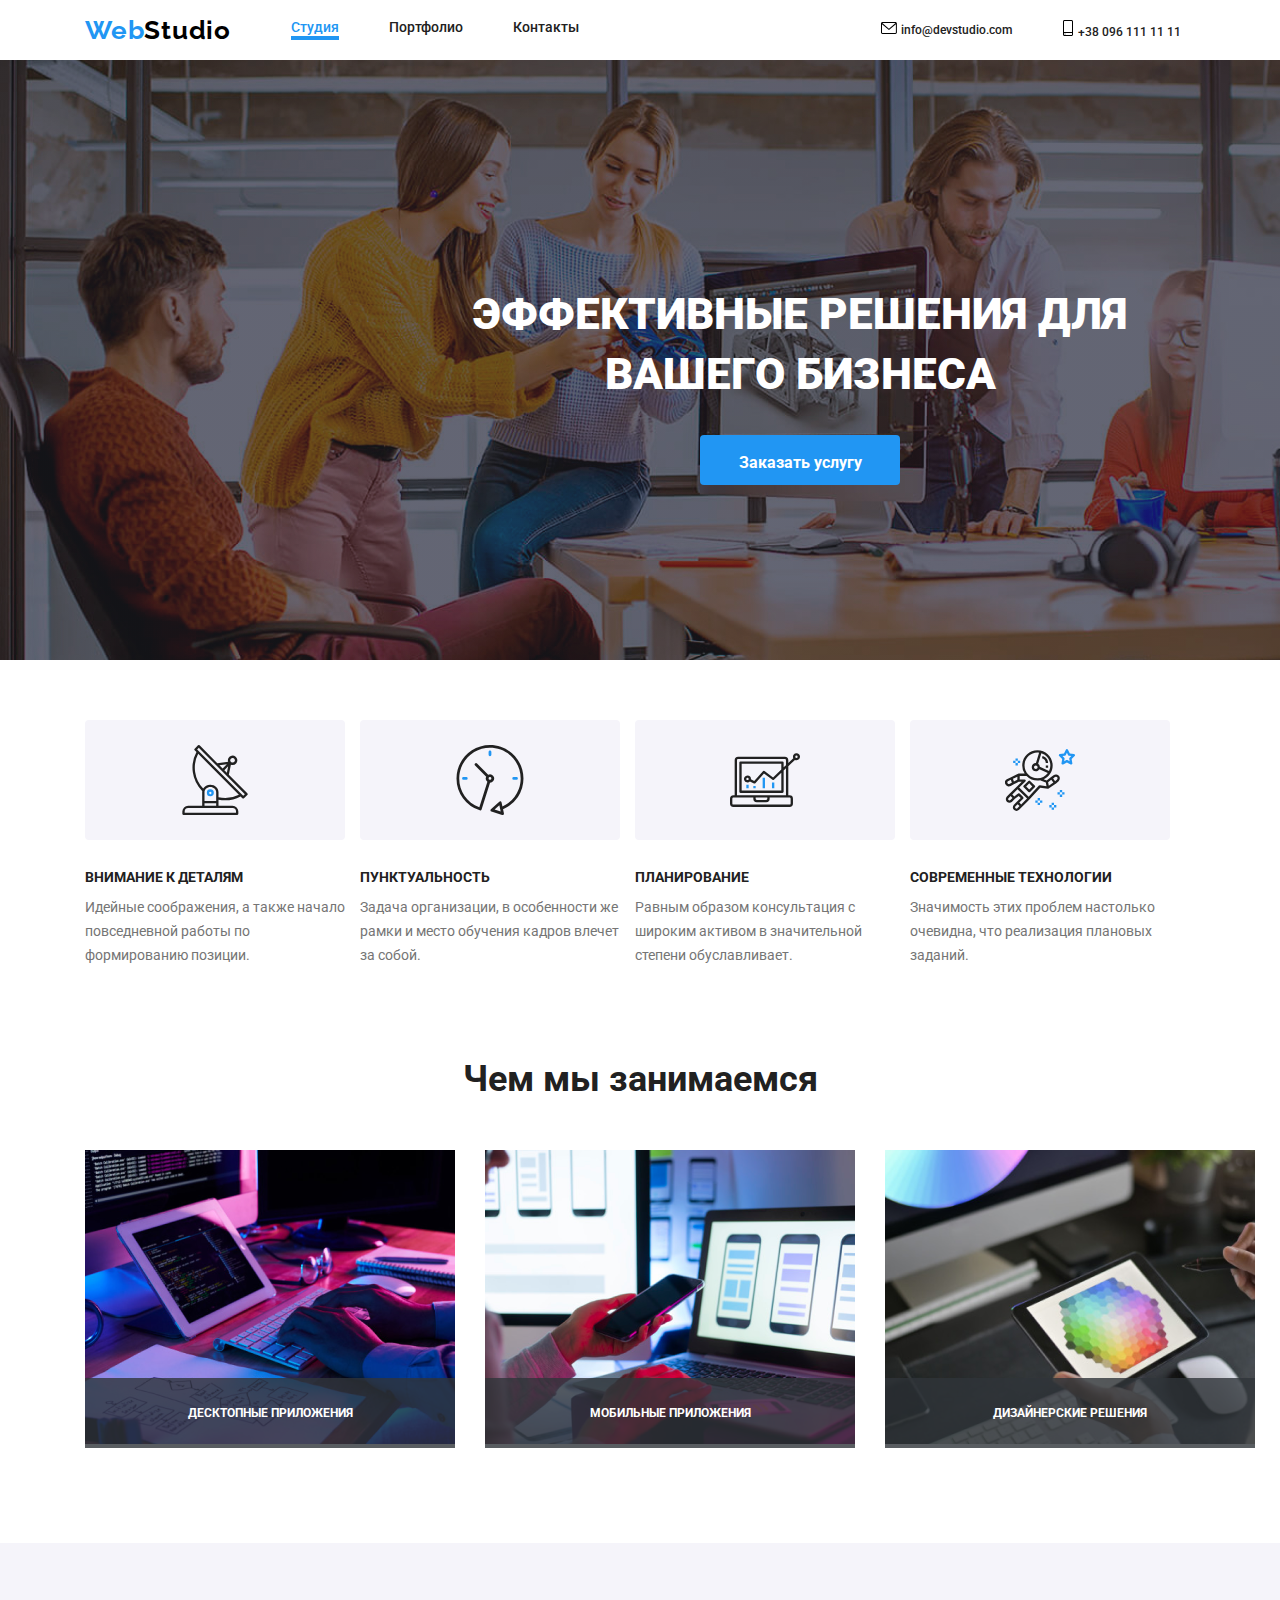
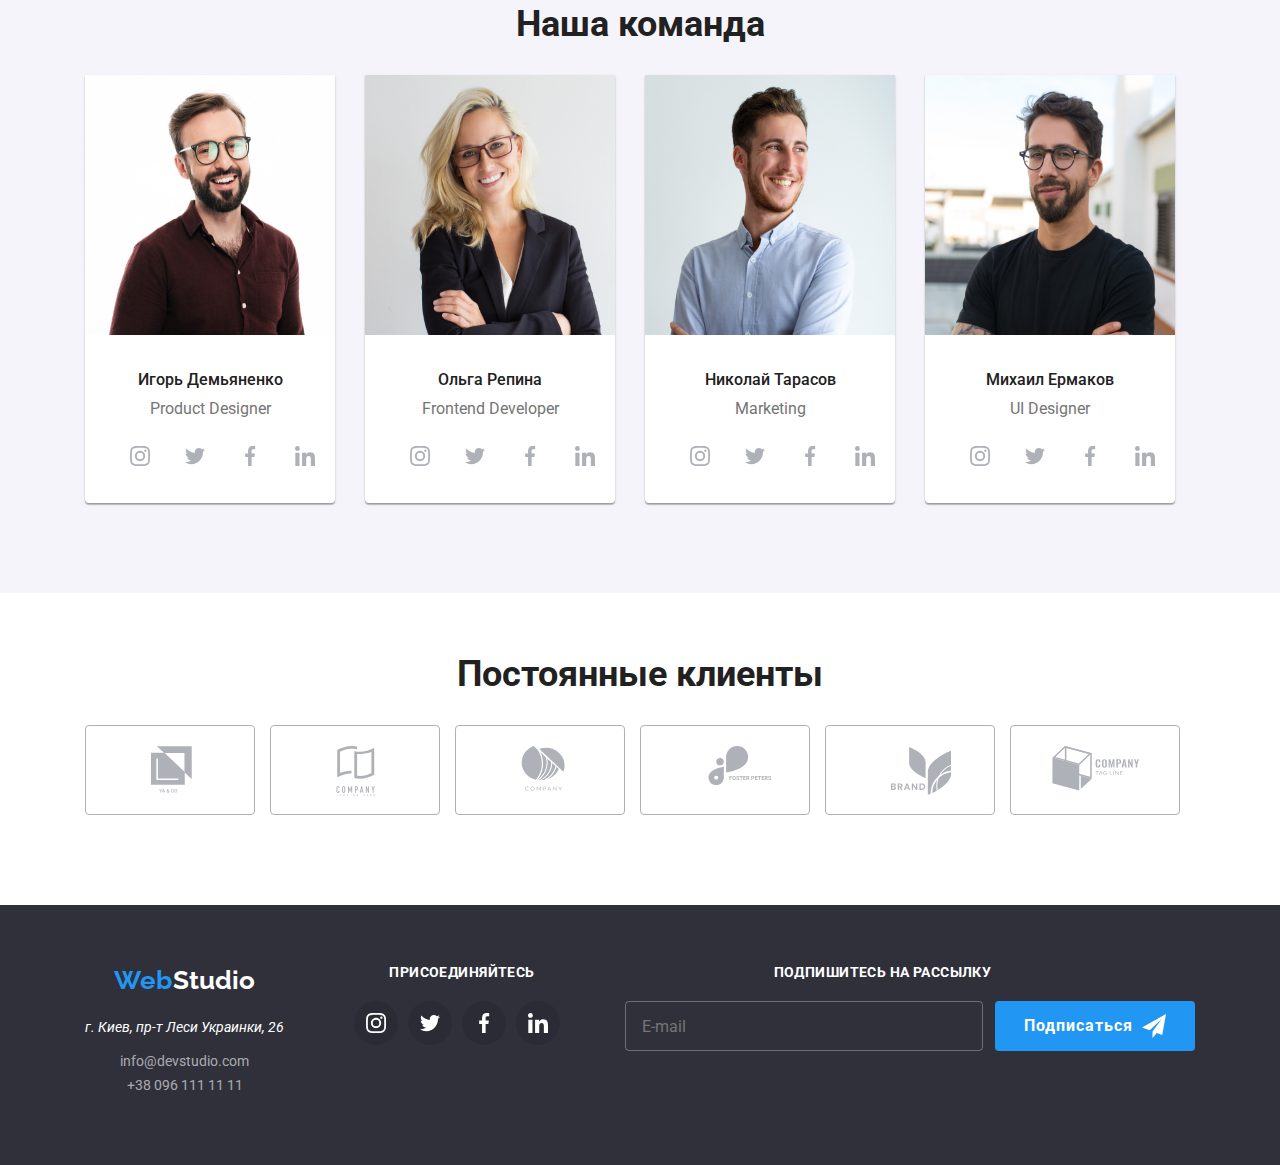
==== commit cee1f421: "адаптивна верстка без фото" ====
--- a/index.html
+++ b/index.html
@@ -27,7 +27,7 @@
                     aria-label="Переключатель мобильного меню">
 
                     <use class="icon-menu" href="./svg/sprite.svg#icon-menu-button"></use>
-                    <use class="icon-close" href="./svg/sprite.svg#icon-modal-close"></use>
+                    <use class="icon-close" href="./svg/sprite1.svg#icon-close_menu"></use>
                 </svg>
             </button>
 
--- a/css/main.min.css
+++ b/css/main.min.css
@@ -3,5 +3,5 @@
  Consolas,  'Liberation Mono',  Menlo,- monospace;font-size:1em}small{font-size:80%}sub,sup{font-size:75%;line-height:0;position:relative;vertical-align:baseline}sub{bottom:-0.25em}sup{top:-0.5em}table{text-indent:0;border-color:inherit}button,input,optgroup,select,textarea{font-family:inherit;font-size:100%;line-height:1.15;margin:0}button,select{text-transform:none}button,[type='button'],[type='reset'],[type='submit']{-webkit-appearance:button}::-moz-focus-inner{border-style:none;padding:0}:-moz-focusring{outline:1px dotted ButtonText}:-moz-ui-invalid{box-shadow:none}legend{padding:0}progress{vertical-align:baseline}::-webkit-inner-spin-button,::-webkit-outer-spin-button{height:auto}[type='search']{-webkit-appearance:textfield;outline-offset:-2px}::-webkit-search-decoration{-webkit-appearance:none}::-webkit-file-upload-button{-webkit-appearance:button;font:inherit}summary{display:list-item}html{-webkit-box-sizing:border-box;box-sizing:border-box}*,*::before,*::after{-webkit-box-sizing:inherit;box-sizing:inherit;text-decoration:none}.container{padding-left:15px;padding-right:15px;margin-left:auto;margin-right:auto}@media screen and (min-width: 320px){.container{width:320px}}@media screen and (min-width: 480px){.container{width:480px}}@media screen and (min-width: 768px){.container{width:768px}}@media screen and (min-width: 1140px){.container{width:1140px}}body{color:#212121;text-decoration:none;font-family:Roboto,sans-serif;margin:0}.container{padding-left:15px;padding-right:15px;margin-left:auto;margin-right:auto}@media screen and (min-width: 320px){.container{width:320px}}@media screen and (min-width: 480px){.container{width:480px}}@media screen and (min-width: 768px){.container{width:768px}}@media screen and (min-width: 1140px){.container{width:1140px}}.logo{font-family:Raleway;font-weight:700;font-size:26px;line-height:1.19}@media screen and (min-width: 320px){.logo{width:320px;margin-top:16px;margin-bottom:16px;margin-left:15px}}@media screen and (min-width: 480px){.logo{width:480px;margin-top:16px;margin-bottom:16px;margin-left:15px}}.web{color:#2196F3;letter-spacing:0.03em}.studio{color:#000000;letter-spacing:0.03em}.logo:focus{color:#2196F3}.menu-button{display:inline-block;margin:10px 16px 10px 0;padding:0;border:none;background-color:transparent;width:40px;height:40px}@media screen and (min-width: 768px){.menu-button{display:none}}.menu-button .icon-close{display:none}.menu-button.is-open .icon-close{display:block}.icon-menu{background-position:50% 50%;width:24px;height:16px}.menu-button.is-open .icon-menu{display:none}.mobile-menu-container{background-color:#E5E5E5;text-align:center;font-size:18px;font-weight:500}.mobile-menu-container.is-open{display:block}@media screen and (max-width: 767px){.mobile-menu-container{display:none;position:absolute;top:100%;left:0;width:100%}.mobile-menu-container.is-open{display:block}}@media screen and (min-width: 768px){.mobile-menu-container{display:none;-webkit-box-pack:justify;-ms-flex-pack:justify;justify-content:space-between;-webkit-box-flex:1;-ms-flex-positive:1;flex-grow:1}}.navigation,.contacts{height:50px;width:140px}.navigation{outline:1px solid teal}.contacts{outline:1px solid orange}.mobile-navigation{display:inline-block;padding-bottom:40px;color:#2196F3;position:relative;padding:60px 100px}.mobile-menu-item:not(:last-child){margin-bottom:40px}.mobile-item{margin-bottom:16px}.mobile-site-nav{padding-left:0}.mobile-site-nav .link.current{color:#2196F3}.page-header{background-color:#fff;position:relative}header{background-color:#fff}ul{list-style:none;margin-bottom:0;margin-top:0}.main-nav{-webkit-box-align:center;-ms-flex-align:center;align-items:center}@media screen and (min-width: 768px){.main-nav{display:-webkit-box;display:-ms-flexbox;display:flex}}.auth-nav-list{margin-top:0;margin-bottom:0;margin-left:auto;display:none}@media screen and (min-width: 767px){.auth-nav-list{display:-webkit-box;display:-ms-flexbox;display:flex}}@media screen and (min-width: 767px){.auth-nav-list{display:block;-ms-flex-wrap:wrap;flex-wrap:wrap}}.display-flex{display:-webkit-box;display:-ms-flexbox;display:flex;margin-right:16px;-webkit-box-align:center;-ms-flex-align:center;align-items:center}@media screen and (min-width: 320px){.display-flex{width:320px;height:60px}}@media screen and (min-width: 480px){.display-flex{width:480px;height:60px}}.auth-nav-list .item+.item{margin-left:50px}@media screen and (min-width: 768px){.auth-nav-list .item+.item{margin-left:0}}.auth-nav-list .link{display:inline-block;font-weight:500;font-size:12px;line-height:1.14}.site-nav .item+.item{margin-left:50px}.item-icon{-webkit-box-pack:center;-ms-flex-pack:center;justify-content:center;-webkit-box-align:center;-ms-flex-align:center;align-items:center;-ms-flex-line-pack:center;align-content:center}.item:hover .item-icon,.item:focus .item-icon{fill:#2196F3;color:#2196F3}.item{-webkit-transition-duration:250ms;transition-duration:250ms;-webkit-transition-timing-function:cubic-bezier 0.4,0,0.2,1;transition-timing-function:cubic-bezier 0.4,0,0.2,1}.site-nav{display:none;margin-left:95px}@media screen and (min-width: 767px){.site-nav{display:-webkit-box;display:-ms-flexbox;display:flex}}@media screen and (min-width: 768px){.site-nav{margin-left:20px}}.link{color:#212121;-webkit-transition-duration:250ms;transition-duration:250ms;-webkit-transition-timing-function:cubic-bezier 0.4,0,0.2,1;transition-timing-function:cubic-bezier 0.4,0,0.2,1}.link:hover,.link:focus{color:#2196F3}.link.current::after{content:'';left:0;bottom:0;display:block;width:100%;height:4px;background-color:#2196F3;border-radius:2%;opacity:1;-webkit-transition-duration:250ms;transition-duration:250ms;-webkit-transition-timing-function:cubic-bezier 0.4,0,0.2,1;transition-timing-function:cubic-bezier 0.4,0,0.2,1}.site-nav .link{padding-top:32px;padding-bottom:32px;display:block;font-weight:500;font-size:14px;line-height:1.14}.site-nav a:hover,.site-nav a:focus{color:#2196F3}.site-nav .link.current{color:#2196F3}.hero{margin-left:auto;margin-right:auto;background-image:-webkit-gradient(linear, left top, right top, from(rgba(47,48,58,0.4)), to(rgba(47,48,58,0.4))),url(../img/img-hero.jpg);background-image:linear-gradient(to right, rgba(47,48,58,0.4), rgba(47,48,58,0.4)),url(../img/img-hero.jpg);background-size:cover;background-position:center;background-color:#2F303A;text-align:center}@media screen and (min-width: 320px){.hero{width:320px;height:400px}}@media screen and (min-width: 480px){.hero{width:480px;height:400px}}@media screen and (min-width: 768px){.hero{width:768px;height:400px}}.hero-title{margin-top:0;margin-bottom:0;color:#fff;font-weight:900;font-size:44px;line-height:1.36}@media screen and (min-width: 320px){.hero-title{padding-top:80px;padding-right:60px;padding-left:60px;padding-bottom:50px;font-size:26px;line-height:1.62;text-transform:uppercase}}@media screen and (min-width: 480px){.hero-title{padding-top:120px;padding-right:60px;padding-left:60px;padding-bottom:30px;font-size:26px;line-height:1.62;text-transform:uppercase}}.button{display:inline-block;border-radius:4px;padding:10px 32px;width:200px;height:50px;border:1px solid transparent;color:#fff;background-color:#2196F3;font-family:inherit;font-weight:700;font-size:16px;line-height:2.14;-webkit-box-align:center;-ms-flex-align:center;align-items:center;text-align:center;-webkit-transition-duration:250ms;transition-duration:250ms;-webkit-transition-timing-function:cubic-bezier 0.4,0,0.2,1;transition-timing-function:cubic-bezier 0.4,0,0.2,1}.button:hover,.button:focus{background-color:#2196F3}.features{margin-top:0;padding-top:60px;padding-bottom:60px}.features-images{margin-top:0;padding-bottom:95px;margin-left:auto;margin-right:auto}@media screen and (min-width: 320px){.features-images{padding-bottom:0;display:none}}@media screen and (min-width: 480px){.features-images{padding-bottom:0;display:none}}.features-icon{background-color:#F5F4FA;margin-right:30px;margin-bottom:30px;width:450px;height:120px;display:-webkit-box;display:-ms-flexbox;display:flex;-webkit-box-align:center;-ms-flex-align:center;align-items:center;-webkit-box-pack:center;-ms-flex-pack:center;justify-content:center;border-radius:4px}@media screen and (min-width: 320px){.features-icon{width:320px}}@media screen and (min-width: 480px){.features-icon{width:450px}}@media screen and (min-width: 768px){.features-icon{width:350px}}@media screen and (min-width: 768px){.features-icon:nth-child(2n){margin-right:0}}@media screen and (min-width: 768px){.features-item:nth-child(2n){margin-right:0}}.features-article{margin-top:0;margin-bottom:10px;display:block;color:#212121;font-weight:700;font-size:14px;line-height:1.14;text-transform:uppercase;text-align:center}@media screen and (min-width: 768px){.features-article{width:340px}}.features-list{margin-top:0;padding:0}@media screen and (min-width: 768px){.features-list{display:-webkit-box;display:-ms-flexbox;display:flex;-ms-flex-wrap:wrap;flex-wrap:wrap;width:100%}}.features-list-item{width:270px;margin-right:30px}.features-title{margin-top:0;margin-bottom:50px;color:#212121;font-weight:700;font-size:36px;line-height:1.17;text-align:center}@media screen and (min-width: 320px){.features-title{display:none}}@media screen and (min-width: 480px){.features-title{display:none}}.feature-text{margin-top:0;margin-bottom:30px;color:#757575;font-weight:400;font-size:14px;line-height:1.71}@media screen and (max-width: 480px){.feature-text{width:320px}}@media screen and (min-width: 768px){.feature-text{width:350px}}.features-title-item{display:-webkit-box;display:-ms-flexbox;display:flex;-ms-flex-wrap:wrap;flex-wrap:wrap;padding:0}.element{width:370px;margin-right:30px}.element:nth-child(3n){margin-right:0}.element-position{position:relative}.element-title-css{position:absolute;display:-webkit-box;display:-ms-flexbox;display:flex;color:#fff;font-weight:700;font-size:12px;line-height:1.17;text-transform:uppercase;-webkit-box-align:center;-ms-flex-align:center;align-items:center;-webkit-box-pack:center;-ms-flex-pack:center;justify-content:center;bottom:0;left:0;width:370px;height:70px;background-color:rgba(47,53,58,0.8);margin:0;opacity:1}.team{padding-top:95px;padding-bottom:95px;background-color:#F5F4FA}@media screen and (min-width: 480px){.team{padding-top:0;padding-bottom:60px}}.features-title-team{margin-top:0;margin-bottom:50px;color:#212121;font-weight:700;font-size:36px;line-height:1.17;text-align:center}@media screen and (min-width: 480px){.features-title-team{padding-top:60px;padding-bottom:30px;margin-bottom:0}}.features-title-item{display:-webkit-box;display:-ms-flexbox;display:flex;-ms-flex-wrap:wrap;flex-wrap:wrap;padding:0}@media screen and (min-width: 480px){.features-title-item{display:none}}.features-title-flex{padding:0}@media screen and (min-width: 768px){.features-title-flex{display:-webkit-box;display:-ms-flexbox;display:flex;-ms-flex-wrap:wrap;flex-wrap:wrap;width:100%}}.name-flex{margin-right:30px;background:#fff;-webkit-box-shadow:0px 1px 3px rgba(0,0,0,0.12),0px 1px 1px rgba(0,0,0,0.14),0px 2px 1px rgba(0,0,0,0.2);box-shadow:0px 1px 3px rgba(0,0,0,0.12),0px 1px 1px rgba(0,0,0,0.14),0px 2px 1px rgba(0,0,0,0.2);border-radius:0px 0px 4px 4px}@media screen and (min-width: 480px){.name-flex{margin-right:0;margin-bottom:30px;width:450px;height:482px}}@media screen and (min-width: 480px){.name-flex{margin-right:30px;margin-bottom:30px;width:354px;height:422px}}@media screen and (min-width: 768px){.name-flex:nth-child(2n){margin-right:0}}.team-img-size{width:270px}@media screen and (min-width: 480px){.team-img-size{width:450px;height:320px}}@media screen and (min-width: 768px){.team-img-size{width:354px;height:260px}}.social-team{display:-webkit-box;display:-ms-flexbox;display:flex;padding:0;width:210px;height:45px;margin-top:16px;margin-bottom:30px;margin-right:32px;margin-left:32px}@media screen and (min-width: 480px){.social-team{margin-left:122px}}@media screen and (min-width: 768px){.social-team{margin-left:74px}}.social-link-icon{fill:#AFB1B8;-webkit-transition-duration:250ms;transition-duration:250ms;-webkit-transition-timing-function:cubic-bezier 0.4,0,0.2,1;transition-timing-function:cubic-bezier 0.4,0,0.2,1}.social-link:hover .social-link-icon,.social-link:focus .social-link-icon{fill:#fff;background-color:#2196F3}.social-team:last-child{margin-right:0}.social-link{display:-webkit-inline-box;display:-ms-inline-flexbox;display:inline-flex;margin-right:10px;background-color:#fff;border-radius:50%;text-align:center;-webkit-box-align:start;-ms-flex-align:start;align-items:flex-start;width:45px;height:45px;-webkit-box-pack:center;-ms-flex-pack:center;justify-content:center;-webkit-box-align:center;-ms-flex-align:center;align-items:center;-webkit-transition-duration:250ms;transition-duration:250ms;-webkit-transition-timing-function:cubic-bezier 0.4,0,0.2,1;transition-timing-function:cubic-bezier 0.4,0,0.2,1}.social-link:hover,.social-link:focus{background-color:#2196F3}.features-title-flex .name-flex:last-child{margin-right:0}.team-name{margin-top:30px;margin-bottom:10px;color:#212121;font-weight:500;font-size:16px;line-height:1.19;text-align:center}.team-occupation{margin-top:0;color:#757575;font-weight:400;font-size:16px;line-height:1.19;text-align:center}.clients{padding-top:95px;padding-bottom:95px}@media screen and (min-width: 480px){.clients{padding-top:60px;padding-bottom:60px}}.features-title-clients{margin-top:0;margin-bottom:50px;color:#212121;font-weight:700;font-size:36px;line-height:1.17;text-align:center}@media screen and (min-width: 480px){.features-title-clients{margin-bottom:30px}}.clients-list{display:-webkit-box;display:-ms-flexbox;display:flex;-ms-flex-wrap:wrap;flex-wrap:wrap;padding-right:0;padding-left:0}.clients-name{width:170px;height:90px;margin-right:30px;padding:20px 65px;-webkit-box-align:center;-ms-flex-align:center;align-items:center;border:1px solid #AFB1B8;-webkit-box-sizing:border-box;box-sizing:border-box;border-radius:4px}.clients-name:hover,.clients-name:focus{border-color:#2196F3}@media screen and (min-width: 320px){.clients-name{width:130px;margin-bottom:30px;margin-right:15px}}@media screen and (min-width: 320px) and (max-width: 767px){.clients-name:nth-child(2n){margin-right:0}}@media screen and (min-width: 480px){.clients-name{width:210px;margin-bottom:30px;margin-right:15px}}@media screen and (min-width: 768px){.clients-name{width:226px;margin-bottom:30px;margin-right:15px}}@media screen and (min-width: 320px){.clients-name:nth-child(n+5){margin-bottom:0}}.clients-name:last-child{margin-right:0;padding:20px 40px;-webkit-box-align:center;-ms-flex-align:center;align-items:center}.clients-name-icon{fill:#AFB1B8;-webkit-transition-duration:250ms;transition-duration:250ms;-webkit-transition-timing-function:cubic-bezier 0.4,0,0.2,1;transition-timing-function:cubic-bezier 0.4,0,0.2,1}.clients-name:hover,.clients-name:focus{border-color:#2196F3}.clients-name:hover .clients-name-icon,.clients-name:focus .clients-name-icon{fill:#2196F3}footer{padding-top:60px;padding-bottom:60px;background-color:#2F303A;color:#fff}.footer{display:block}@media screen and (min-width: 768px){.footer{display:-webkit-box;display:-ms-flexbox;display:flex}}.studio-footer{color:#fff}address{margin-top:20px;margin-bottom:10px;color:#fff;font-weight:400;font-size:14px;line-height:1.71}address:hover,address:focus{color:#2196F3;-webkit-transition-duration:250ms;transition-duration:250ms;-webkit-transition-timing-function:cubic-bezier 0.4,0,0.2,1;transition-timing-function:cubic-bezier 0.4,0,0.2,1}.footer-list{margin-top:0;margin-bottom:0;padding-left:0}.contact{padding-bottom:10px;color:rgba(255,255,255,0.6);font-weight:400;font-size:14px;line-height:1.71;-webkit-transition-duration:250ms;transition-duration:250ms;-webkit-transition-timing-function:cubic-bezier 0.4,0,0.2,1;transition-timing-function:cubic-bezier 0.4,0,0.2,1}.contact:hover,.contact:focus{color:#2196F3}@media screen and (min-width: 768px){.contact:last-child{padding-bottom:0}}.contact-block{padding-left:15px}@media screen and (min-width: 320px){.contact-block{padding-left:0;display:block;text-align:center}}@media screen and (min-width: 768px){.contact-block{margin-right:165px;margin-left:76px}}.join-block-title{margin-top:0;margin-bottom:0;font-weight:bold;font-size:14px;line-height:1.14;letter-spacing:0.03em;text-align:center;text-transform:uppercase}@media screen and (min-width: 320px){.join-block-title{display:block;text-align:center;margin-top:60px}}@media screen and (min-width: 768px){.join-block-title{display:block;text-align:center;margin-top:0}}@media screen and (min-width: 320px){.footer-container{display:block;text-align:center}}@media screen and (min-width: 768px){.footer-container{display:-webkit-box;display:-ms-flexbox;display:flex;-ms-flex-wrap:wrap;flex-wrap:wrap}}.join-block{padding-left:70px}@media screen and (min-width: 320px){.join-block{padding-left:0;text-align:center;display:block;margin-bottom:60px}}.social{display:inline-block;padding-right:0;padding-left:0;width:45px;height:45px}.social-display{display:-webkit-box;display:-ms-flexbox;display:flex;padding:0}@media screen and (min-width: 320px){.social-display{text-align:center;-webkit-box-pack:center;-ms-flex-pack:center;justify-content:center}}.social-icon{display:-webkit-inline-box;display:-ms-inline-flexbox;display:inline-flex;background-color:rgba(0,0,0,0.1);border-radius:50%;fill:#fff;border:none;width:44px;height:44px;margin-right:10px;margin-top:20px;-webkit-box-pack:center;-ms-flex-pack:center;justify-content:center;-webkit-box-align:center;-ms-flex-align:center;align-items:center;-webkit-transition-duration:250ms;transition-duration:250ms;-webkit-transition-timing-function:cubic-bezier 0.4,0,0.2,1;transition-timing-function:cubic-bezier 0.4,0,0.2,1}.social-icon:hover,.social-icon:focus{background-color:#2196F3}.subscription{padding-left:95px}@media screen and (min-width: 320px){.subscription{padding-left:0}}.contact-block-title{font-weight:bold;font-size:14px;line-height:1.14;letter-spacing:0.03em;text-align:center;text-transform:uppercase}@media screen and (min-width: 768px){.contact-block-title{margin-top:60px}}.subscribe-form-input{width:358px;height:50px;padding-left:16px;background-color:transparent;border:1px solid rgba(255,255,255,0.3);border-radius:4px;color:#fff}@media screen and (min-width: 320px){.subscribe-form-input{width:300px;margin-bottom:20px}}@media screen and (min-width: 480px){.subscribe-form-input{width:450px;margin-bottom:20px}}@media screen and (min-width: 768px){.subscribe-form-input{margin-left:160px}}.form-field-subscription{display:block;margin-top:20px;margin-bottom:10px}@media screen and (min-width: 768px){.form-field-subscription{display:-webkit-box;display:-ms-flexbox;display:flex;-ms-flex-wrap:wrap;flex-wrap:wrap;margin-bottom:0}}.subscribe-button{display:-webkit-inline-box;display:-ms-inline-flexbox;display:inline-flex;-webkit-box-align:center;-ms-flex-align:center;align-items:center;-webkit-box-pack:justify;-ms-flex-pack:justify;justify-content:space-between;width:200px;height:50px;padding:10px 29px;margin-left:12px;font-weight:700;font-size:16px;font-style:normal;line-height:1.143;letter-spacing:0.06em;color:#fff;text-align:left;border-style:none;background-color:#2196F3;border-radius:4px;cursor:pointer}@media screen and (min-width: 768px){.subscribe-button{margin-left:290px}}.subscribe-button::after{display:block;content:"";width:24px;height:24px;background-color:transparent;background-repeat:no-repeat;background-position:center}.iconsend::after{background-image:url(../svg/send.svg)}.backdrop{position:fixed;top:0;left:0;width:100%;height:100%;background-color:rgba(0,0,0,0.2);opacity:1;-webkit-transition:opacity 250ms cubic-bezier 0.4,0,0.2,1;transition:opacity 250ms cubic-bezier 0.4,0,0.2,1;z-index:1}.backdrop.is-hidden{opacity:0;pointer-events:none}.backdrop.is-hidden .modal{-webkit-transform:translate(-50%, -50%) scale(0.9);transform:translate(-50%, -50%) scale(0.9)}.modal{position:absolute;top:50%;left:50%;background-color:#fff;-webkit-transform:translate(-50%, -50%) scale(1);transform:translate(-50%, -50%) scale(1);-webkit-transition:0,0.2,1,-webkit-transform 250ms cubic-bezier 0.4;transition:0,0.2,1,-webkit-transform 250ms cubic-bezier 0.4;transition:transform 250ms cubic-bezier 0.4,0,0.2,1;transition:transform 250ms cubic-bezier 0.4,0,0.2,1,-webkit-transform 250ms cubic-bezier 0.4}.form{display:-webkit-box;display:-ms-flexbox;display:flex;-webkit-box-orient:vertical;-webkit-box-direction:normal;-ms-flex-direction:column;flex-direction:column;width:530px;height:580px;outline:1px solid}@media screen and (min-width: 320px){.form{width:310px;height:610px}}@media screen and (min-width: 480px){.form{width:450px;height:610px}}.form-title{font-style:normal;font-weight:700;font-size:20px;line-height:1.15;color:#212121;padding-top:40px;padding-left:40px;padding-right:40px;padding-bottom:15px;margin:0}@media screen and (min-width: 320px){.form-title{text-align:center}}.form-field{position:relative;display:flexbox;margin-bottom:10px}.form .form-field:nth-child(4n+2){margin-bottom:0}.form-text{position:relative;font-style:normal;font-weight:400;font-size:12px;line-height:1.17;color:#757575;margin-bottom:4px;padding-left:40px}.form-field label{margin-bottom:5px}.form-input{width:450px;height:40px;border:1px solid rgba(33,33,33,0.2);-webkit-box-sizing:border-box;box-sizing:border-box;border-radius:4px;margin-left:40px;margin-right:40px;padding:10px 45px}@media screen and (min-width: 320px){.form-input{width:260px}}@media screen and (min-width: 480px){.form-input{width:370px}}.form-icon{position:absolute;top:50%;left:12px;margin-left:45px}.form-field:focus-within .form-text{-webkit-transform:translate(-50%);transform:translate(-50%)}.text-comment{margin-top:10px;margin-right:40px}.form-message{display:block;width:450px;height:120px;border:1px solid rgba(33,33,33,0.2);border-radius:4px;resize:none;font-family:Roboto, sans-serif;font-size:12px;line-height:1.17;color:rgba(117,117,117,0.5);padding:12px 16px;margin-left:45px}@media screen and (min-width: 320px){.form-message{width:260px}}@media screen and (min-width: 480px){.form-message{width:370px}}.form-input:focus,.form-message:focus{outline:none;border:1px solid  #2196f3}.form-input:focus+.form-icon{fill:#2196F3}.information-field-wrapper{position:relative;margin-top:20px;margin-left:55px}@media screen and (min-width: 320px){.information-field-wrapper{margin-left:40px}}.form-field textarea{margin-left:40px}.agreement-policy{font-family:Roboto,sans-serif;font-style:normal;font-weight:normal;font-size:14px;line-height:1.71}@media screen and (min-width: 320px){.agreement-policy{font-size:12px;line-height:1.17}}.agreement-terms{font-family:Roboto,sans-serif;font-style:normal;font-weight:normal;font-size:14px;line-height:1.71;text-decoration:underline}.information-form-btn{display:-webkit-box;display:-ms-flexbox;display:flex;width:200px;height:50px;background-color:#2196F3;-webkit-box-shadow:0px 4px 4px rgba(0,0,0,0.15);box-shadow:0px 4px 4px rgba(0,0,0,0.15);border-radius:4px;margin:0 auto;border:none;font-style:normal;font-weight:bold;font-size:16px;line-height:1.875;letter-spacing:0.06em;color:#fff;margin-top:30px;margin-bottom:40px;padding-top:10px;padding-bottom:10px;padding-left:56px}.close{position:absolute;top:8px;right:8px;width:30px;height:30px;padding:0;border-radius:50%;border:1px solid rgba(0,0,0,0.1);background-color:#fff}.features{margin-top:0;padding-top:60px;padding-bottom:60px}.works{padding:0}.works-element{width:370px;margin-right:30px;margin-bottom:30px;padding-bottom:20px;background-color:#eeeeee}.works-element:hover{-webkit-box-shadow:0px 1px 3px rgba(0,0,0,0.12),0px 1px 1px rgba(0,0,0,0.14),0px 2px 1px rgba(0,0,0,0.2);box-shadow:0px 1px 3px rgba(0,0,0,0.12),0px 1px 1px rgba(0,0,0,0.14),0px 2px 1px rgba(0,0,0,0.2)}@media screen and (min-width: 480px){.works-element{width:450px}}.works-element:hover{-webkit-box-shadow:0px 1px 3px rgba(0,0,0,0.12),0px 1px 1px rgba(0,0,0,0.14),0px 2px 1px rgba(0,0,0,0.2);box-shadow:0px 1px 3px rgba(0,0,0,0.12),0px 1px 1px rgba(0,0,0,0.14),0px 2px 1px rgba(0,0,0,0.2)}.works-element-blue{position:relative;overflow:hidden}.works-overlay{position:absolute;top:0;left:0;width:100%;height:100%;background-color:rgba(33,150,243,0.9);-webkit-transform:translateY(100%);transform:translateY(100%);-webkit-transition-duration:250ms;transition-duration:250ms;-webkit-transition-timing-function:cubic-bezier 0.4,0,0.2,1;transition-timing-function:cubic-bezier 0.4,0,0.2,1}.works-element:hover .works-overlay{-webkit-transform:translateY(0);transform:translateY(0)}.works-description{position:absolute;top:0;left:0;top:50%;left:50%;-webkit-transform:translate(-50%, -50%);transform:translate(-50%, -50%);display:-webkit-box;display:-ms-flexbox;display:flex;width:322px;height:168px;font-weight:400;font-size:18px;line-height:1.56;color:#fff;margin:0;padding:0;-webkit-transition-duration:250ms;transition-duration:250ms;-webkit-transition-timing-function:cubic-bezier 0.4,0,0.2,1;transition-timing-function:cubic-bezier 0.4,0,0.2,1}.works-element-blue .works-description:hover{opacity:1}.works-element:nth-child(3n){margin-right:0}.works-element:nth-last-child(-n+3){margin-bottom:0}.team-works{margin-top:20px;margin-bottom:4px;margin-left:24px;margin-right:24px;color:#212121;font-weight:700;font-size:18px;line-height:2}.team-web{margin-top:0;margin-bottom:20px;margin-left:24px;margin-right:24px;color:#757575;font-weight:400;font-size:16px;line-height:1.86}.button-portfolio{display:inline-block;border-radius:4px;padding:6px 22px;margin-right:8px;text-align:center;border:1px solid transparent;color:#212121;background-color:#F5F4FA;-webkit-transition-duration:250ms;transition-duration:250ms;-webkit-transition-timing-function:cubic-bezier 0.4,0,0.2,1;transition-timing-function:cubic-bezier 0.4,0,0.2,1}.button-portfolio:hover,.button-portfolio:focus{background-color:#2196F3}@media screen and (min-width: 320px){.button-portfolio{margin-bottom:15px}}@media screen and (min-width: 320px){.button-portfolio:nth-child(n+4){margin-bottom:0}}.btn-portfolio .button-portfolio:not(:last-child){margin-right:8px}.btn-portfolio{display:-webkit-box;display:-ms-flexbox;display:flex;-ms-flex-wrap:wrap;flex-wrap:wrap;margin-top:0;margin-bottom:50px;padding:0 280px}@media screen and (min-width: 320px){.btn-portfolio{padding:0;margin-bottom:40px}}
+ monospace;font-size:1em}small{font-size:80%}sub,sup{font-size:75%;line-height:0;position:relative;vertical-align:baseline}sub{bottom:-0.25em}sup{top:-0.5em}table{text-indent:0;border-color:inherit}button,input,optgroup,select,textarea{font-family:inherit;font-size:100%;line-height:1.15;margin:0}button,select{text-transform:none}button,[type='button'],[type='reset'],[type='submit']{-webkit-appearance:button}::-moz-focus-inner{border-style:none;padding:0}:-moz-focusring{outline:1px dotted ButtonText}:-moz-ui-invalid{box-shadow:none}legend{padding:0}progress{vertical-align:baseline}::-webkit-inner-spin-button,::-webkit-outer-spin-button{height:auto}[type='search']{-webkit-appearance:textfield;outline-offset:-2px}::-webkit-search-decoration{-webkit-appearance:none}::-webkit-file-upload-button{-webkit-appearance:button;font:inherit}summary{display:list-item}html{-webkit-box-sizing:border-box;box-sizing:border-box}*,*::before,*::after{-webkit-box-sizing:inherit;box-sizing:inherit;text-decoration:none}.container{padding-left:15px;padding-right:15px;margin-left:auto;margin-right:auto}@media screen and (min-width: 320px){.container{width:320px}}@media screen and (min-width: 480px){.container{width:480px}}@media screen and (min-width: 768px){.container{width:768px}}@media screen and (min-width: 1140px){.container{width:1140px}}body{color:#212121;text-decoration:none;font-family:Roboto,sans-serif;margin:0}.container{padding-left:15px;padding-right:15px;margin-left:auto;margin-right:auto}@media screen and (min-width: 320px){.container{width:320px}}@media screen and (min-width: 480px){.container{width:480px}}@media screen and (min-width: 768px){.container{width:768px}}@media screen and (min-width: 1140px){.container{width:1140px}}.logo{font-family:Raleway;font-weight:700;font-size:26px;line-height:1.19}@media screen and (min-width: 320px){.logo{width:320px;margin-top:16px;margin-bottom:16px;margin-left:15px}}@media screen and (min-width: 480px){.logo{width:480px;margin-top:16px;margin-bottom:16px;margin-left:15px}}@media screen and (min-width: 1140px){.logo{width:480px;margin-top:16px;margin-bottom:16px;margin-left:0}}.web{color:#2196F3;letter-spacing:0.03em}.studio{color:#000000;letter-spacing:0.03em}.logo:focus{color:#2196F3}.menu-button{display:inline-block;margin:10px 16px 10px 0;padding:0;border:none;background-color:transparent;width:40px;height:40px}@media screen and (min-width: 768px){.menu-button{display:none}}.menu-button .icon-close{display:none}.menu-button.is-open .icon-close{display:block}.icon-menu{background-position:50% 50%;width:24px;height:16px}.menu-button.is-open .icon-menu{display:none}.mobile-menu-container{background-color:#E5E5E5;text-align:center;font-size:18px;font-weight:500;z-index:1}.mobile-menu-container.is-open{display:block}@media screen and (max-width: 767px){.mobile-menu-container{display:none;position:absolute;top:100%;left:0;width:100%}.mobile-menu-container.is-open{display:block}}@media screen and (min-width: 768px){.mobile-menu-container{display:none;-webkit-box-pack:justify;-ms-flex-pack:justify;justify-content:space-between;-webkit-box-flex:1;-ms-flex-positive:1;flex-grow:1}}.navigation,.contacts{height:50px;width:140px}.navigation{outline:1px solid teal}.contacts{outline:1px solid orange}.mobile-navigation{display:inline-block;padding-bottom:40px;color:#2196F3;position:relative;padding:60px 100px}.mobile-menu-item:not(:last-child){margin-bottom:40px}.mobile-item{margin-bottom:16px}.mobile-site-nav{padding-left:0}.mobile-site-nav .link.current{color:#2196F3}.page-header{background-color:#fff;position:relative}header{background-color:#fff}ul{list-style:none;margin-bottom:0;margin-top:0}.main-nav{-webkit-box-align:center;-ms-flex-align:center;align-items:center}@media screen and (min-width: 768px){.main-nav{display:-webkit-box;display:-ms-flexbox;display:flex}}.auth-nav-list{margin-top:0;margin-bottom:0;display:none}@media screen and (min-width: 767px){.auth-nav-list{display:-webkit-box;display:-ms-flexbox;display:flex}}@media screen and (min-width: 767px){.auth-nav-list{display:block;-ms-flex-wrap:wrap;flex-wrap:wrap}}@media screen and (min-width: 1140px){.auth-nav-list{display:-webkit-box;display:-ms-flexbox;display:flex;margin-left:300px;padding:0}}.display-flex{display:-webkit-box;display:-ms-flexbox;display:flex;margin-right:16px;-webkit-box-align:center;-ms-flex-align:center;align-items:center}@media screen and (min-width: 320px){.display-flex{width:320px;height:60px}}@media screen and (min-width: 480px){.display-flex{width:480px;height:60px}}.auth-nav-list .item+.item{margin-left:50px}@media screen and (min-width: 768px) and (max-width: 1139px){.auth-nav-list .item+.item{margin-left:0}}.auth-nav-list .link{display:inline-block;font-weight:500;font-size:12px;line-height:1.14}@media screen and (min-width: 1140px){.auth-nav-list .link{font-size:12px;line-height:1.17}}.site-nav .item+.item{margin-left:50px}.item-icon{-webkit-box-pack:center;-ms-flex-pack:center;justify-content:center;-webkit-box-align:center;-ms-flex-align:center;align-items:center;-ms-flex-line-pack:center;align-content:center}.item:hover .item-icon,.item:focus .item-icon{fill:#2196F3;color:#2196F3}.item{-webkit-transition-duration:250ms;transition-duration:250ms;-webkit-transition-timing-function:cubic-bezier 0.4,0,0.2,1;transition-timing-function:cubic-bezier 0.4,0,0.2,1}.site-nav{display:none;margin-left:95px}@media screen and (min-width: 767px){.site-nav{display:-webkit-box;display:-ms-flexbox;display:flex}}@media screen and (min-width: 768px){.site-nav{margin-left:20px}}.link{color:#212121;-webkit-transition-duration:250ms;transition-duration:250ms;-webkit-transition-timing-function:cubic-bezier 0.4,0,0.2,1;transition-timing-function:cubic-bezier 0.4,0,0.2,1}.link:hover,.link:focus{color:#2196F3}.link.current::after{content:'';left:0;bottom:0;display:block;width:100%;height:4px;background-color:#2196F3;border-radius:2%;opacity:1;-webkit-transition-duration:250ms;transition-duration:250ms;-webkit-transition-timing-function:cubic-bezier 0.4,0,0.2,1;transition-timing-function:cubic-bezier 0.4,0,0.2,1}.site-nav .link{padding-top:32px;padding-bottom:32px;display:block;font-weight:500;font-size:14px;line-height:1.14}.site-nav a:hover,.site-nav a:focus{color:#2196F3}.site-nav .link.current{color:#2196F3}.hero{margin-left:auto;margin-right:auto;background-image:-webkit-gradient(linear, left top, right top, from(rgba(47,48,58,0.4)), to(rgba(47,48,58,0.4))),url(../img/img-hero.jpg);background-image:linear-gradient(to right, rgba(47,48,58,0.4), rgba(47,48,58,0.4)),url(../img/img-hero.jpg);background-size:cover;background-position:center;background-color:#2F303A;text-align:center}@media screen and (min-width: 320px){.hero{width:320px;height:400px}}@media screen and (min-width: 480px){.hero{width:480px;height:400px}}@media screen and (min-width: 768px){.hero{width:768px;height:400px}}@media screen and (min-width: 1140px){.hero{width:1600px;height:600px}}.hero-title{margin-top:0;margin-bottom:0;color:#fff;font-weight:900;font-size:44px;line-height:1.36}@media screen and (min-width: 320px){.hero-title{padding-top:80px;padding-right:60px;padding-left:60px;padding-bottom:50px;font-size:26px;line-height:1.62;text-transform:uppercase}}@media screen and (min-width: 480px){.hero-title{padding-top:120px;padding-right:60px;padding-left:60px;padding-bottom:30px;font-size:26px;line-height:1.62;text-transform:uppercase}}@media screen and (min-width: 1140px){.hero-title{padding-top:225px;padding-right:450px;padding-left:450px;padding-bottom:30px;font-weight:900;font-size:44px;line-height:1.36}}.button{display:inline-block;border-radius:4px;padding:10px 32px;width:200px;height:50px;border:1px solid transparent;color:#fff;background-color:#2196F3;font-family:inherit;font-weight:700;font-size:16px;line-height:2.14;-webkit-box-align:center;-ms-flex-align:center;align-items:center;text-align:center;-webkit-transition-duration:250ms;transition-duration:250ms;-webkit-transition-timing-function:cubic-bezier 0.4,0,0.2,1;transition-timing-function:cubic-bezier 0.4,0,0.2,1}.button:hover,.button:focus{background-color:#2196F3}.features{margin-top:0;padding-top:60px;padding-bottom:60px}.features-images{margin-top:0;padding-bottom:95px;margin-left:auto;margin-right:auto}@media screen and (min-width: 320px) and (max-width: 1139px){.features-images{padding-bottom:0;display:none}}.features-icon{background-color:#F5F4FA;margin-right:15px;margin-bottom:30px;width:450px;height:120px;display:-webkit-box;display:-ms-flexbox;display:flex;-webkit-box-align:center;-ms-flex-align:center;align-items:center;-webkit-box-pack:center;-ms-flex-pack:center;justify-content:center;border-radius:4px}@media screen and (min-width: 320px){.features-icon{width:320px}}@media screen and (min-width: 480px){.features-icon{width:450px}}@media screen and (min-width: 768px){.features-icon{width:350px}}@media screen and (min-width: 1140px){.features-icon{width:260px}}.features-article{margin-top:0;margin-bottom:10px;display:block;color:#212121;font-weight:700;font-size:14px;line-height:1.14;text-transform:uppercase;text-align:center}@media screen and (min-width: 768px){.features-article{width:340px}}@media screen and (min-width: 1140px){.features-article{width:260px;text-align:start}}.features-list{margin-top:0;padding:0}@media screen and (min-width: 768px){.features-list{display:-webkit-box;display:-ms-flexbox;display:flex;-ms-flex-wrap:wrap;flex-wrap:wrap;width:100%}}.features-title{margin-top:0;margin-bottom:50px;color:#212121;font-weight:700;font-size:36px;line-height:1.17;text-align:center}@media screen and (min-width: 320px) and (max-width: 1139px){.features-title{display:none}}.feature-text{margin-top:0;margin-bottom:30px;color:#757575;font-weight:400;font-size:14px;line-height:1.71}@media screen and (max-width: 480px){.feature-text{width:320px}}@media screen and (min-width: 768px){.feature-text{width:350px}}@media screen and (min-width: 1140px){.feature-text{width:260px}}.features-title-item{position:relative;display:-webkit-box;display:-ms-flexbox;display:flex;padding:0}@media screen and (min-width: 480px) and (max-width: 1139px){.features-title-item{display:none}}@media screen and (min-width: 1140px){.features-title-item:last-child{margin-right:0}}.element{width:370px;margin-right:30px}.element:nth-child(3n){margin-right:0}.element-position{position:relative}.element-title-css{position:absolute;display:-webkit-box;display:-ms-flexbox;display:flex;color:#fff;font-weight:700;font-size:12px;line-height:1.17;text-transform:uppercase;-webkit-box-align:center;-ms-flex-align:center;align-items:center;-webkit-box-pack:center;-ms-flex-pack:center;justify-content:center;bottom:0;left:0;width:370px;height:70px;background-color:rgba(47,53,58,0.8);margin:0;opacity:1}.team{padding-top:95px;padding-bottom:95px;background-color:#F5F4FA}@media screen and (min-width: 480px){.team{padding-top:0;padding-bottom:60px}}.features-title-team{margin-top:0;margin-bottom:50px;color:#212121;font-weight:700;font-size:36px;line-height:1.17;text-align:center}@media screen and (min-width: 480px){.features-title-team{padding-top:60px;padding-bottom:30px;margin-bottom:0}}.features-title-flex{padding:0}@media screen and (min-width: 768px){.features-title-flex{display:-webkit-box;display:-ms-flexbox;display:flex;-ms-flex-wrap:wrap;flex-wrap:wrap;width:100%}}.name-flex{margin-right:30px;background:#fff;-webkit-box-shadow:0px 1px 3px rgba(0,0,0,0.12),0px 1px 1px rgba(0,0,0,0.14),0px 2px 1px rgba(0,0,0,0.2);box-shadow:0px 1px 3px rgba(0,0,0,0.12),0px 1px 1px rgba(0,0,0,0.14),0px 2px 1px rgba(0,0,0,0.2);border-radius:0px 0px 4px 4px}@media screen and (min-width: 480px){.name-flex{margin-right:0;margin-bottom:30px;width:450px;height:482px}}@media screen and (min-width: 480px){.name-flex{margin-right:30px;margin-bottom:30px;width:354px;height:422px}}@media screen and (min-width: 768px) and (max-width: 1139px){.name-flex:nth-child(2n){margin-right:0}}@media screen and (min-width: 1140px){.name-flex{margin-right:30px;margin-bottom:30px;width:250px;height:428px}}@media screen and (min-width: 1140px){.name-flex:last-child{margin-right:0}}.team-img-size{width:270px}@media screen and (min-width: 480px){.team-img-size{width:450px;height:320px}}@media screen and (min-width: 768px){.team-img-size{width:354px;height:260px}}@media screen and (min-width: 1140px){.team-img-size{width:250px;height:260px}}.social-team{display:-webkit-box;display:-ms-flexbox;display:flex;padding:0;width:210px;height:45px;margin-top:16px;margin-bottom:30px;margin-right:32px;margin-left:32px}@media screen and (min-width: 480px){.social-team{margin-left:122px}}@media screen and (min-width: 768px){.social-team{margin-left:74px}}@media screen and (min-width: 1140px){.social-team{margin-left:32px}}.social-link-icon{fill:#AFB1B8;-webkit-transition-duration:250ms;transition-duration:250ms;-webkit-transition-timing-function:cubic-bezier 0.4,0,0.2,1;transition-timing-function:cubic-bezier 0.4,0,0.2,1}.social-link:hover .social-link-icon,.social-link:focus .social-link-icon{fill:#fff;background-color:#2196F3}.social-team:last-child{margin-right:0}.social-link{display:-webkit-inline-box;display:-ms-inline-flexbox;display:inline-flex;margin-right:10px;background-color:#fff;border-radius:50%;text-align:center;-webkit-box-align:start;-ms-flex-align:start;align-items:flex-start;width:45px;height:45px;-webkit-box-pack:center;-ms-flex-pack:center;justify-content:center;-webkit-box-align:center;-ms-flex-align:center;align-items:center;-webkit-transition-duration:250ms;transition-duration:250ms;-webkit-transition-timing-function:cubic-bezier 0.4,0,0.2,1;transition-timing-function:cubic-bezier 0.4,0,0.2,1}.social-link:hover,.social-link:focus{background-color:#2196F3}.features-title-flex .name-flex:last-child{margin-right:0}.team-name{margin-top:30px;margin-bottom:10px;color:#212121;font-weight:500;font-size:16px;line-height:1.19;text-align:center}.team-occupation{margin-top:0;color:#757575;font-weight:400;font-size:16px;line-height:1.19;text-align:center}.clients{padding-top:95px;padding-bottom:95px}@media screen and (min-width: 480px){.clients{padding-top:60px;padding-bottom:60px}}.features-title-clients{margin-top:0;margin-bottom:50px;color:#212121;font-weight:700;font-size:36px;line-height:1.17;text-align:center}@media screen and (min-width: 480px){.features-title-clients{margin-bottom:30px}}.clients-list{display:-webkit-box;display:-ms-flexbox;display:flex;-ms-flex-wrap:wrap;flex-wrap:wrap;padding-right:0;padding-left:0}.clients-name{width:170px;height:90px;margin-right:30px;padding:20px 65px;-webkit-box-align:center;-ms-flex-align:center;align-items:center;border:1px solid #AFB1B8;-webkit-box-sizing:border-box;box-sizing:border-box;border-radius:4px}.clients-name:hover,.clients-name:focus{border-color:#2196F3}@media screen and (min-width: 320px){.clients-name{width:130px;margin-bottom:30px;margin-right:15px}}@media screen and (min-width: 320px) and (max-width: 767px){.clients-name:nth-child(2n){margin-right:0}}@media screen and (min-width: 480px){.clients-name{width:210px;margin-bottom:30px;margin-right:15px}}@media screen and (min-width: 768px){.clients-name{width:226px;margin-bottom:30px;margin-right:15px}}@media screen and (min-width: 320px){.clients-name:nth-child(n+5){margin-bottom:0}}@media screen and (min-width: 1140px){.clients-name{width:170px;margin-bottom:30px;margin-right:15px}}.clients-name:last-child{margin-right:0;padding:20px 40px;-webkit-box-align:center;-ms-flex-align:center;align-items:center}.clients-name-icon{fill:#AFB1B8;-webkit-transition-duration:250ms;transition-duration:250ms;-webkit-transition-timing-function:cubic-bezier 0.4,0,0.2,1;transition-timing-function:cubic-bezier 0.4,0,0.2,1}.clients-name:hover,.clients-name:focus{border-color:#2196F3}.clients-name:hover .clients-name-icon,.clients-name:focus .clients-name-icon{fill:#2196F3}footer{padding-top:60px;padding-bottom:60px;background-color:#2F303A;color:#fff}.footer{display:block}@media screen and (min-width: 768px){.footer{display:-webkit-box;display:-ms-flexbox;display:flex}}.studio-footer{color:#fff}address{margin-top:20px;margin-bottom:10px;color:#fff;font-weight:400;font-size:14px;line-height:1.71}address:hover,address:focus{color:#2196F3;-webkit-transition-duration:250ms;transition-duration:250ms;-webkit-transition-timing-function:cubic-bezier 0.4,0,0.2,1;transition-timing-function:cubic-bezier 0.4,0,0.2,1}.footer-list{margin-top:0;margin-bottom:0;padding-left:0}.contact{padding-bottom:10px;color:rgba(255,255,255,0.6);font-weight:400;font-size:14px;line-height:1.71;-webkit-transition-duration:250ms;transition-duration:250ms;-webkit-transition-timing-function:cubic-bezier 0.4,0,0.2,1;transition-timing-function:cubic-bezier 0.4,0,0.2,1}.contact:hover,.contact:focus{color:#2196F3}@media screen and (min-width: 768px){.contact:last-child{padding-bottom:0}}.contact-block{padding-left:15px}@media screen and (min-width: 320px){.contact-block{padding-left:0;display:block;text-align:center}}@media screen and (min-width: 768px){.contact-block{margin-right:165px;margin-left:76px}}@media screen and (min-width: 1140px){.contact-block{margin-right:70px;margin-left:0}}.join-block-title{margin-top:0;margin-bottom:0;font-weight:bold;font-size:14px;line-height:1.14;letter-spacing:0.03em;text-align:center;text-transform:uppercase}@media screen and (min-width: 320px){.join-block-title{display:block;text-align:center;margin-top:60px}}@media screen and (min-width: 768px){.join-block-title{display:block;text-align:center;margin-top:0}}@media screen and (min-width: 320px){.footer-container{display:block;text-align:center}}@media screen and (min-width: 768px){.footer-container{display:-webkit-box;display:-ms-flexbox;display:flex;-ms-flex-wrap:wrap;flex-wrap:wrap}}@media screen and (min-width: 768px){.footer-container{display:-webkit-box;display:-ms-flexbox;display:flex}}.join-block{padding-left:70px}@media screen and (min-width: 320px){.join-block{padding-left:0;text-align:center;display:block;margin-bottom:60px}}.social{display:inline-block;padding-right:0;padding-left:0;width:45px;height:45px}.social-display{display:-webkit-box;display:-ms-flexbox;display:flex;padding:0}@media screen and (min-width: 320px){.social-display{text-align:center;-webkit-box-pack:center;-ms-flex-pack:center;justify-content:center}}.social-icon{display:-webkit-inline-box;display:-ms-inline-flexbox;display:inline-flex;background-color:rgba(0,0,0,0.1);border-radius:50%;fill:#fff;border:none;width:44px;height:44px;margin-right:10px;margin-top:20px;-webkit-box-pack:center;-ms-flex-pack:center;justify-content:center;-webkit-box-align:center;-ms-flex-align:center;align-items:center;-webkit-transition-duration:250ms;transition-duration:250ms;-webkit-transition-timing-function:cubic-bezier 0.4,0,0.2,1;transition-timing-function:cubic-bezier 0.4,0,0.2,1}.social-icon:hover,.social-icon:focus{background-color:#2196F3}.subscription{padding-left:95px}@media screen and (min-width: 320px){.subscription{padding-left:0}}.contact-block-title{font-weight:bold;font-size:14px;line-height:1.14;letter-spacing:0.03em;text-align:center;text-transform:uppercase}@media screen and (min-width: 768px){.contact-block-title{margin-top:60px}}@media screen and (min-width: 768px){.contact-block-title{margin-top:0}}.subscribe-form-input{width:358px;height:50px;padding-left:16px;background-color:transparent;border:1px solid rgba(255,255,255,0.3);border-radius:4px;color:#fff}@media screen and (min-width: 320px){.subscribe-form-input{width:300px;margin-bottom:20px}}@media screen and (min-width: 480px){.subscribe-form-input{width:450px;margin-bottom:20px}}@media screen and (min-width: 768px){.subscribe-form-input{margin-left:160px}}@media screen and (min-width: 1140px){.subscribe-form-input{width:358px;margin-left:55px}}.form-field-subscription{display:block;margin-top:20px;margin-bottom:10px}@media screen and (min-width: 768px){.form-field-subscription{display:-webkit-box;display:-ms-flexbox;display:flex;-ms-flex-wrap:wrap;flex-wrap:wrap;margin-bottom:0}}.subscribe-button{display:-webkit-inline-box;display:-ms-inline-flexbox;display:inline-flex;-webkit-box-align:center;-ms-flex-align:center;align-items:center;-webkit-box-pack:justify;-ms-flex-pack:justify;justify-content:space-between;width:200px;height:50px;padding:10px 29px;margin-left:12px;font-weight:700;font-size:16px;font-style:normal;line-height:1.143;letter-spacing:0.06em;color:#fff;text-align:left;border-style:none;background-color:#2196F3;border-radius:4px;cursor:pointer}@media screen and (min-width: 768px){.subscribe-button{margin-left:290px}}@media screen and (min-width: 1140px){.subscribe-button{margin-left:12px}}.subscribe-button::after{display:block;content:"";width:24px;height:24px;background-color:transparent;background-repeat:no-repeat;background-position:center}.iconsend::after{background-image:url(../svg/send.svg)}.backdrop{position:fixed;top:0;left:0;width:100%;height:100%;background-color:rgba(0,0,0,0.2);opacity:1;-webkit-transition:opacity 250ms cubic-bezier 0.4,0,0.2,1;transition:opacity 250ms cubic-bezier 0.4,0,0.2,1;z-index:1}.backdrop.is-hidden{opacity:0;pointer-events:none}.backdrop.is-hidden .modal{-webkit-transform:translate(-50%, -50%) scale(0.9);transform:translate(-50%, -50%) scale(0.9)}.modal{position:absolute;top:50%;left:50%;background-color:#fff;-webkit-transform:translate(-50%, -50%) scale(1);transform:translate(-50%, -50%) scale(1);-webkit-transition:0,0.2,1,-webkit-transform 250ms cubic-bezier 0.4;transition:0,0.2,1,-webkit-transform 250ms cubic-bezier 0.4;transition:transform 250ms cubic-bezier 0.4,0,0.2,1;transition:transform 250ms cubic-bezier 0.4,0,0.2,1,-webkit-transform 250ms cubic-bezier 0.4}.form{display:-webkit-box;display:-ms-flexbox;display:flex;-webkit-box-orient:vertical;-webkit-box-direction:normal;-ms-flex-direction:column;flex-direction:column;width:530px;height:580px;outline:1px solid}@media screen and (min-width: 320px){.form{width:310px;height:610px}}@media screen and (min-width: 480px){.form{width:450px;height:610px}}.form-title{font-style:normal;font-weight:700;font-size:20px;line-height:1.15;color:#212121;padding-top:40px;padding-left:40px;padding-right:40px;padding-bottom:15px;margin:0}@media screen and (min-width: 320px){.form-title{text-align:center}}.form-field{position:relative;display:flexbox;margin-bottom:10px}.form .form-field:nth-child(4n+2){margin-bottom:0}.form-text{position:relative;font-style:normal;font-weight:400;font-size:12px;line-height:1.17;color:#757575;margin-bottom:4px;padding-left:40px}.form-field label{margin-bottom:5px}.form-input{width:450px;height:40px;border:1px solid rgba(33,33,33,0.2);-webkit-box-sizing:border-box;box-sizing:border-box;border-radius:4px;margin-left:40px;margin-right:40px;padding:10px 45px}@media screen and (min-width: 320px){.form-input{width:260px}}@media screen and (min-width: 480px){.form-input{width:370px}}.form-icon{position:absolute;top:50%;left:12px;margin-left:45px}.form-field:focus-within .form-text{-webkit-transform:translate(-50%);transform:translate(-50%)}.text-comment{margin-top:10px;margin-right:40px}.form-message{display:block;width:450px;height:120px;border:1px solid rgba(33,33,33,0.2);border-radius:4px;resize:none;font-family:Roboto, sans-serif;font-size:12px;line-height:1.17;color:rgba(117,117,117,0.5);padding:12px 16px;margin-left:45px}@media screen and (min-width: 320px){.form-message{width:260px}}@media screen and (min-width: 480px){.form-message{width:370px}}.form-input:focus,.form-message:focus{outline:none;border:1px solid  #2196f3}.form-input:focus+.form-icon{fill:#2196F3}.information-field-wrapper{position:relative;margin-top:20px;margin-left:55px}@media screen and (min-width: 320px){.information-field-wrapper{margin-left:40px}}.form-field textarea{margin-left:40px}.agreement-policy{font-family:Roboto,sans-serif;font-style:normal;font-weight:normal;font-size:14px;line-height:1.71}@media screen and (min-width: 320px){.agreement-policy{font-size:12px;line-height:1.17}}.agreement-terms{font-family:Roboto,sans-serif;font-style:normal;font-weight:normal;font-size:14px;line-height:1.71;text-decoration:underline}.information-form-btn{display:-webkit-box;display:-ms-flexbox;display:flex;width:200px;height:50px;background-color:#2196F3;-webkit-box-shadow:0px 4px 4px rgba(0,0,0,0.15);box-shadow:0px 4px 4px rgba(0,0,0,0.15);border-radius:4px;margin:0 auto;border:none;font-style:normal;font-weight:bold;font-size:16px;line-height:1.875;letter-spacing:0.06em;color:#fff;margin-top:30px;margin-bottom:40px;padding-top:10px;padding-bottom:10px;padding-left:56px}.close{position:absolute;top:8px;right:8px;width:30px;height:30px;padding:0;border-radius:50%;border:1px solid rgba(0,0,0,0.1);background-color:#fff}.features{margin-top:0;padding-top:60px;padding-bottom:60px}.works{padding:0}@media screen and (min-width: 768px){.works{display:-webkit-box;display:-ms-flexbox;display:flex;-ms-flex-wrap:wrap;flex-wrap:wrap}}@media screen and (min-width: 1140px){.works{margin-right:-30px}}.works-element{width:370px;margin-right:30px;margin-bottom:30px;padding-bottom:20px;background-color:#eeeeee}.works-element:hover{-webkit-box-shadow:0px 1px 3px rgba(0,0,0,0.12),0px 1px 1px rgba(0,0,0,0.14),0px 2px 1px rgba(0,0,0,0.2);box-shadow:0px 1px 3px rgba(0,0,0,0.12),0px 1px 1px rgba(0,0,0,0.14),0px 2px 1px rgba(0,0,0,0.2)}@media screen and (min-width: 480px){.works-element{width:450px}}@media screen and (min-width: 768px){.works-element{width:354px}}@media screen and (min-width: 768px) and (max-width: 1139px){.works-element:nth-child(2n){margin-right:0}}@media screen and (min-width: 768px) and (max-width: 1139px){.works-element:last-child{margin-bottom:0}}@media screen and (min-width: 1140px){.works-element{width:360px}}@media screen and (min-width: 1140px){.works-element:nth-child(3n){margin-right:0}}.works-element:hover{-webkit-box-shadow:0px 1px 3px rgba(0,0,0,0.12),0px 1px 1px rgba(0,0,0,0.14),0px 2px 1px rgba(0,0,0,0.2);box-shadow:0px 1px 3px rgba(0,0,0,0.12),0px 1px 1px rgba(0,0,0,0.14),0px 2px 1px rgba(0,0,0,0.2)}.works-element-blue{position:relative;overflow:hidden}.works-overlay{position:absolute;top:0;left:0;width:100%;height:100%;background-color:rgba(33,150,243,0.9);-webkit-transform:translateY(100%);transform:translateY(100%);-webkit-transition-duration:250ms;transition-duration:250ms;-webkit-transition-timing-function:cubic-bezier 0.4,0,0.2,1;transition-timing-function:cubic-bezier 0.4,0,0.2,1}.works-element:hover .works-overlay{-webkit-transform:translateY(0);transform:translateY(0)}.works-description{position:absolute;top:0;left:0;top:50%;left:50%;-webkit-transform:translate(-50%, -50%);transform:translate(-50%, -50%);display:-webkit-box;display:-ms-flexbox;display:flex;width:322px;height:168px;font-weight:400;font-size:18px;line-height:1.56;color:#fff;margin:0;padding:0;-webkit-transition-duration:250ms;transition-duration:250ms;-webkit-transition-timing-function:cubic-bezier 0.4,0,0.2,1;transition-timing-function:cubic-bezier 0.4,0,0.2,1}.works-element-blue .works-description:hover{opacity:1}.team-works{margin-top:20px;margin-bottom:4px;margin-left:24px;margin-right:24px;color:#212121;font-weight:700;font-size:18px;line-height:2}.team-web{margin-top:0;margin-bottom:20px;margin-left:24px;margin-right:24px;color:#757575;font-weight:400;font-size:16px;line-height:1.86}.button-portfolio{display:inline-block;border-radius:4px;padding:6px 22px;margin-right:8px;text-align:center;border:1px solid transparent;color:#212121;background-color:#F5F4FA;-webkit-transition-duration:250ms;transition-duration:250ms;-webkit-transition-timing-function:cubic-bezier 0.4,0,0.2,1;transition-timing-function:cubic-bezier 0.4,0,0.2,1}.button-portfolio:hover,.button-portfolio:focus{background-color:#2196F3}@media screen and (min-width: 320px){.button-portfolio{margin-bottom:15px}}@media screen and (min-width: 320px){.button-portfolio:nth-child(n+4){margin-bottom:0}}.btn-portfolio .button-portfolio:not(:last-child){margin-right:8px}.btn-portfolio{display:-webkit-box;display:-ms-flexbox;display:flex;-ms-flex-wrap:wrap;flex-wrap:wrap;margin-top:0;margin-bottom:50px;padding:0 280px}@media screen and (min-width: 320px){.btn-portfolio{padding:0;margin-bottom:40px}}@media screen and (min-width: 768px){.btn-portfolio{padding-left:75px;margin-bottom:40px}}@media screen and (min-width: 1140px){.btn-portfolio{-webkit-box-pack:center;-ms-flex-pack:center;justify-content:center}}
 /*# sourceMappingURL=main.min.css.map */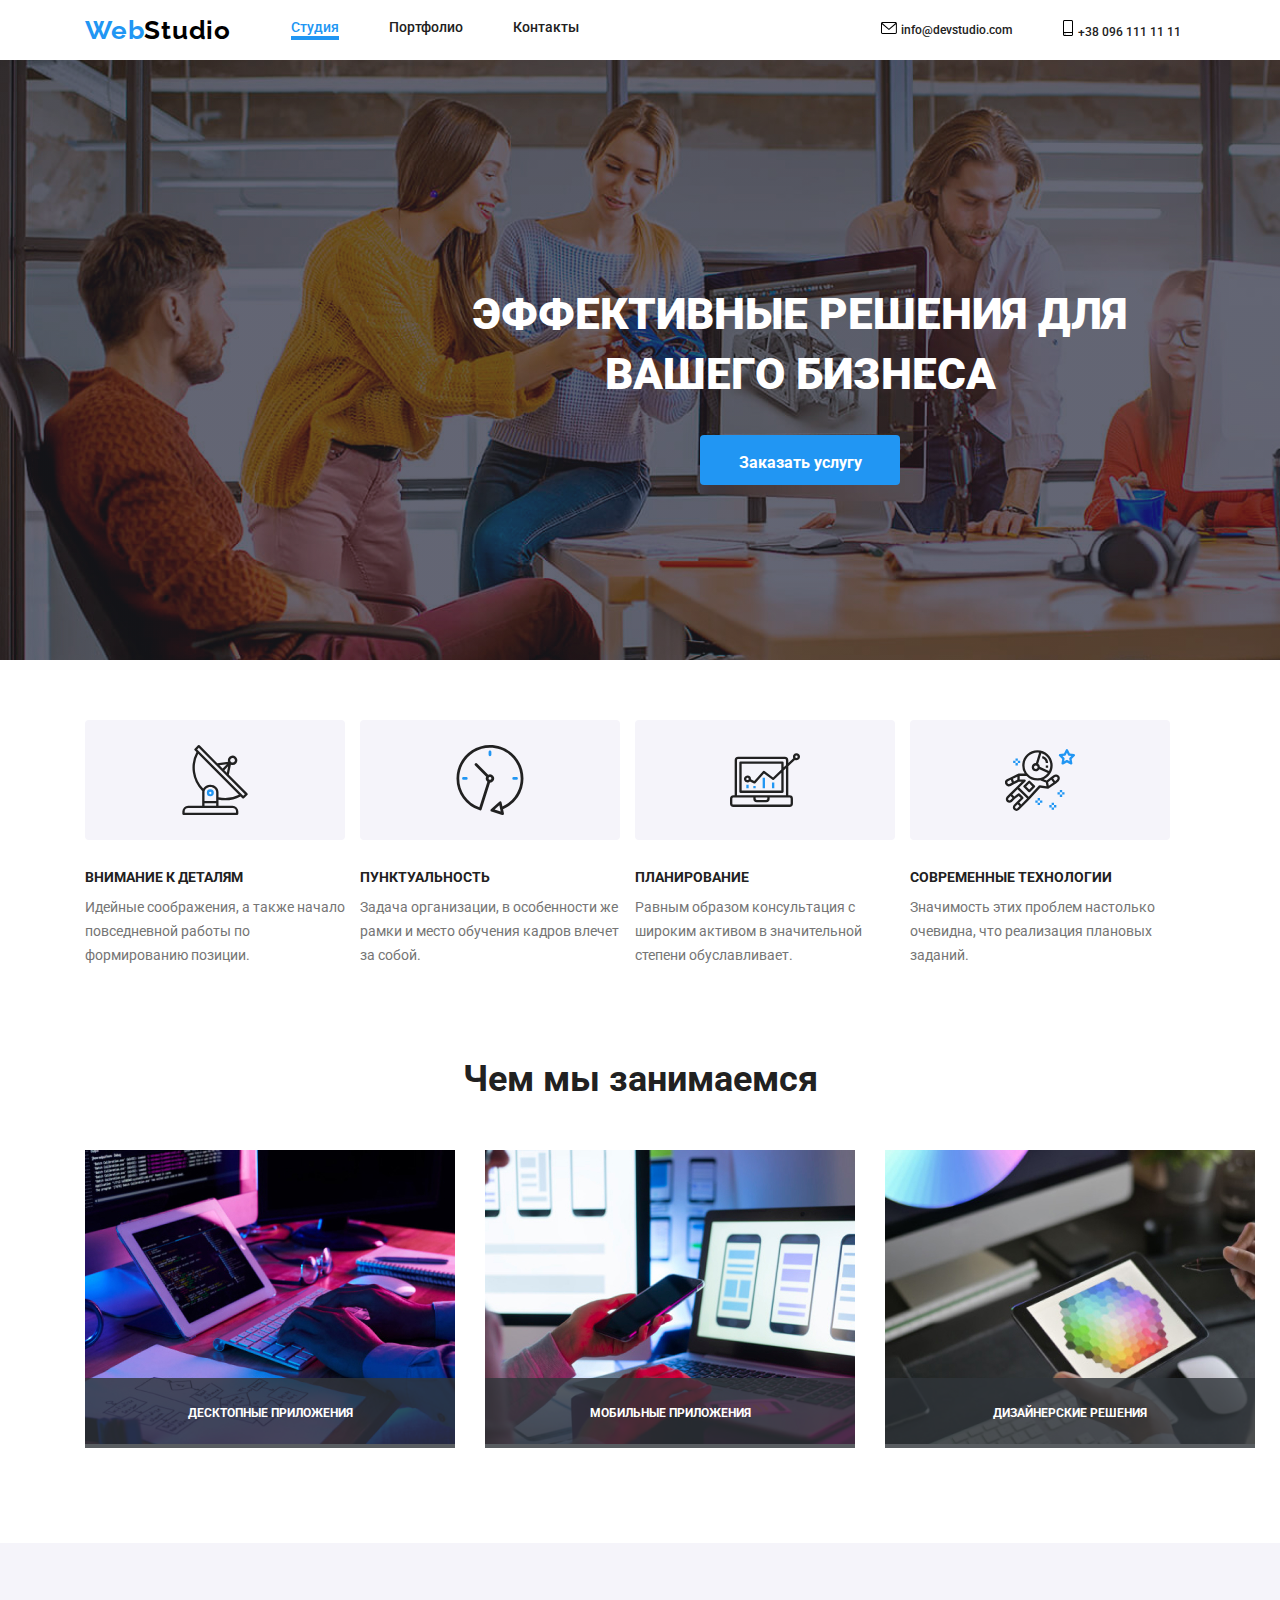
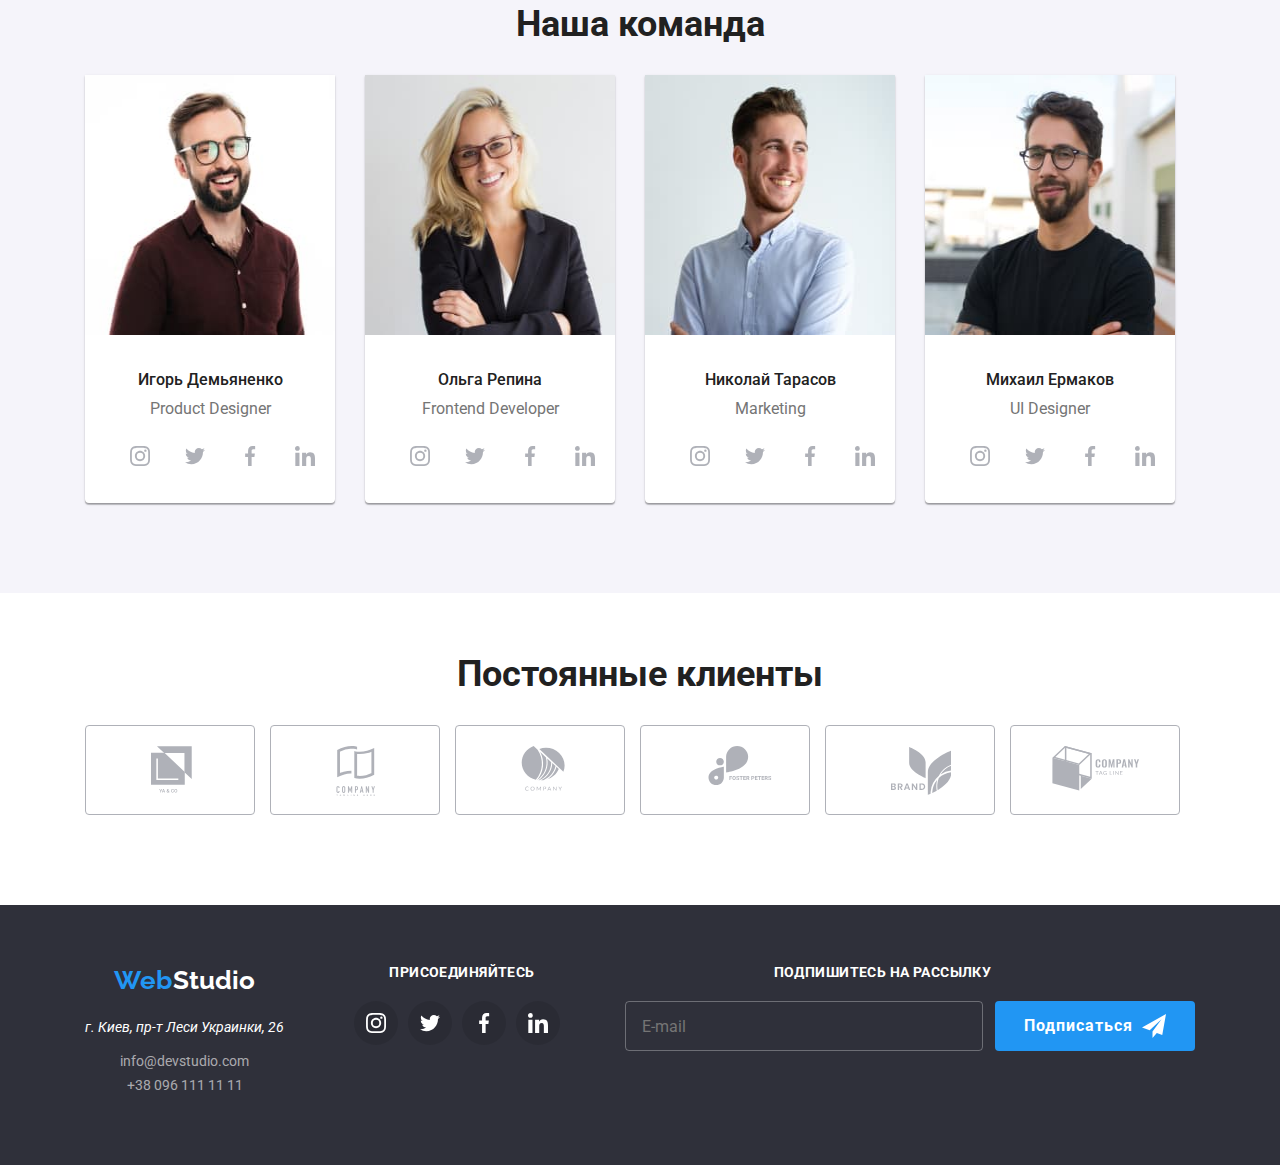
==== commit ffdfb311: "Foto index.html - done" ====
--- a/index.html
+++ b/index.html
@@ -148,16 +148,31 @@
                  <h2 class="features-title">Чем мы занимаемся</h2>
                  <ul class="features-title-item">
                         <li class="element element-position">
-                             <img src="./img/img11.png" alt="верстка макета" width="370">
+                             <img 
+                             
+                             srcset="./img/retina/features1.jpg 1x,
+                                ./img/retina/features1@2x.jpg 2x"
+                             
+                             src="./img/retina/features1.jpg" alt="верстка макета" width="370">
                              <p class="element-title-css">Десктопные приложения</p>
                         </li>
 
                         <li class="element element-position">
-                             <img src="./img/img12.png" alt="мобильное приложение" width="370">
+                             <img 
+                             
+                             srcset="./img/retina/features2.jpg 1x,
+                                ./img/retina/features2@2x.jpg 2x"
+                             
+                             src="./img/retina/features2.jpg" alt="мобильное приложение" width="370">
                              <p class="element-title-css">Мобильные приложения</p></li>
 
                         <li class="element element-position">
-                             <img src="./img/img13.png" alt="подбор цвета" width="370">
+                             <img
+                             
+                             srcset="./img/retina/features3.jpg 1x,
+                                ./img/retina/features3@2x.jpg 2x"
+
+                             src="./img/retina/features3.jpg" alt="подбор цвета" width="370">
                              <p class="element-title-css">Дизайнерские решения</p></li>
 
                  </ul>
@@ -170,7 +185,28 @@
 
              <h2 class="features-title-team">Наша команда</h2>
                 <ul class="features-title-flex">
-                    <li class="name-flex"><img class="team-img-size" src="./img/img21.jpg" alt="Игорь Демьяненко" >
+                    <li class="name-flex">
+                      <picture>
+                        <source 
+                        media="(min-width:1140px)"
+                        srcset="./img/retina/team/img-1-desktop.jpg 1x,
+                                         ./img/retina/team/img-1-desktop@2x.jpg 2x"
+                            >
+                        <source 
+                        media="(min-width:768px)"
+                        srcset="./img/retina/team/img-1-tablet.jpg 1x,
+                                        ./img/retina/team/img-1-tablet@2x.jpg 2x"
+                             >
+                        <source
+                        media="(min-width:320px)"
+                         srcset="./img/retina/team/img-1-mobile.jpg 1x,
+                                        ./img/retina/team/img-1-mobile@2x.jpg 2x"
+                        >
+
+                        <img class="team-img-size"                                
+                        src="./img/retina/team/img-1-mobile.jpg" alt="Игорь Демьяненко" >
+                    </picture>
+
                         <h3 class="team-name">Игорь Демьяненко</h3>
                         <p class="team-occupation">Product Designer</p>
 
@@ -211,7 +247,27 @@
                         </div>
                     </li>
 
-                    <li class="name-flex"><img class="team-img-size" src="./img/img22.jpg" alt="Ольга Репина">
+                    <li class="name-flex">
+                        <picture>
+                            <source 
+                            media="(min-width:1140px)"
+                            srcset="./img/retina/team/img-2-desktop.jpg 1x,
+                                             ./img/retina/team/img-2-desktop@2x.jpg 2x"
+                                >
+                            <source 
+                            media="(min-width:768px)"
+                            srcset="./img/retina/team/img-2-tablet.jpg 1x,
+                                            ./img/retina/team/img-2-tablet@2x.jpg 2x"
+                                 >
+                            <source
+                            media="(min-width:320px)"
+                             srcset="./img/retina/team/img-2-mobile.jpg 1x,
+                                            ./img/retina/team/img-2-mobile@2x.jpg 2x"
+                            >
+    
+                            <img class="team-img-size" src="./img/retina/team/img-2-mobile.jpg" alt="Ольга Репина">
+                        </picture>
+
                         <h3 class="team-name">Ольга Репина</h3>
                         <p class="team-occupation">Frontend Developer</p>
 
@@ -252,7 +308,27 @@
                         </div>
                     </li>
 
-                    <li class="name-flex"><img class="team-img-size" src="./img/img23.jpg" alt="Николай Тарасов">
+                    <li class="name-flex">
+                        <picture>
+                        <source 
+                            media="(min-width:1140px)"
+                            srcset="./img/retina/team/img-3-desktop.jpg 1x,
+                                             ./img/retina/team/img-3-desktop@2x.jpg 2x"
+                                >
+                            <source 
+                            media="(min-width:768px)"
+                            srcset="./img/retina/team/img-3-tablet.jpg 1x,
+                                            ./img/retina/team/img-3-tablet@2x.jpg 2x"
+                                 >
+                            <source
+                            media="(min-width:320px)"
+                             srcset="./img/retina/team/img-3-mobile.jpg 1x,
+                                            ./img/retina/team/img-3-mobile@2x.jpg 2x"
+                            >
+    
+                            <img class="team-img-size" src="./img/retina/team/img-3-mobile.jpg" alt="Николай Тарасов">
+                        </picture>
+
                         <h3 class="team-name">Николай Тарасов</h3>
                         <p class="team-occupation">Marketing</p>
 
@@ -293,7 +369,26 @@
                         </div>
                     </li>
 
-                    <li class="name-flex"><img class="team-img-size" src="./img/img24.jpg" alt="Михаил Ермаков">
+                    <li class="name-flex">
+                        <picture>
+                            <source 
+                                media="(min-width:1140px)"
+                                srcset="./img/retina/team/img-4-desktop.jpg 1x,
+                                                 ./img/retina/team/img-4-desktop@2x.jpg 2x"
+                                    >
+                                <source 
+                                media="(min-width:768px)"
+                                srcset="./img/retina/team/img-4-tablet.jpg 1x,
+                                                ./img/retina/team/img-4-tablet@2x.jpg 2x"
+                                     >
+                                <source
+                                media="(min-width:320px)"
+                                 srcset="./img/retina/team/img-4-mobile.jpg 1x,
+                                                ./img/retina/team/img-4-mobile@2x.jpg 2x"
+                                >
+                                <img class="team-img-size" src="./img/retina/team/img-4-mobile.jpg" alt="Михаил Ермаков">
+                            </picture>
+
                         <h3 class="team-name">Михаил Ермаков</h3>
                         <p class="team-occupation">UI Designer</p>
 
--- a/css/main.min.css
+++ b/css/main.min.css
@@ -3,5 +3,5 @@
  Consolas,  'Liberation Mono',  Menlo,- monospace;font-size:1em}small{font-size:80%}sub,sup{font-size:75%;line-height:0;position:relative;vertical-align:baseline}sub{bottom:-0.25em}sup{top:-0.5em}table{text-indent:0;border-color:inherit}button,input,optgroup,select,textarea{font-family:inherit;font-size:100%;line-height:1.15;margin:0}button,select{text-transform:none}button,[type='button'],[type='reset'],[type='submit']{-webkit-appearance:button}::-moz-focus-inner{border-style:none;padding:0}:-moz-focusring{outline:1px dotted ButtonText}:-moz-ui-invalid{box-shadow:none}legend{padding:0}progress{vertical-align:baseline}::-webkit-inner-spin-button,::-webkit-outer-spin-button{height:auto}[type='search']{-webkit-appearance:textfield;outline-offset:-2px}::-webkit-search-decoration{-webkit-appearance:none}::-webkit-file-upload-button{-webkit-appearance:button;font:inherit}summary{display:list-item}html{-webkit-box-sizing:border-box;box-sizing:border-box}*,*::before,*::after{-webkit-box-sizing:inherit;box-sizing:inherit;text-decoration:none}.container{padding-left:15px;padding-right:15px;margin-left:auto;margin-right:auto}@media screen and (min-width: 320px){.container{width:320px}}@media screen and (min-width: 480px){.container{width:480px}}@media screen and (min-width: 768px){.container{width:768px}}@media screen and (min-width: 1140px){.container{width:1140px}}body{color:#212121;text-decoration:none;font-family:Roboto,sans-serif;margin:0}.container{padding-left:15px;padding-right:15px;margin-left:auto;margin-right:auto}@media screen and (min-width: 320px){.container{width:320px}}@media screen and (min-width: 480px){.container{width:480px}}@media screen and (min-width: 768px){.container{width:768px}}@media screen and (min-width: 1140px){.container{width:1140px}}.logo{font-family:Raleway;font-weight:700;font-size:26px;line-height:1.19}@media screen and (min-width: 320px){.logo{width:320px;margin-top:16px;margin-bottom:16px;margin-left:15px}}@media screen and (min-width: 480px){.logo{width:480px;margin-top:16px;margin-bottom:16px;margin-left:15px}}@media screen and (min-width: 1140px){.logo{width:480px;margin-top:16px;margin-bottom:16px;margin-left:0}}.web{color:#2196F3;letter-spacing:0.03em}.studio{color:#000000;letter-spacing:0.03em}.logo:focus{color:#2196F3}.menu-button{display:inline-block;margin:10px 16px 10px 0;padding:0;border:none;background-color:transparent;width:40px;height:40px}@media screen and (min-width: 768px){.menu-button{display:none}}.menu-button .icon-close{display:none}.menu-button.is-open .icon-close{display:block}.icon-menu{background-position:50% 50%;width:24px;height:16px}.menu-button.is-open .icon-menu{display:none}.mobile-menu-container{background-color:#E5E5E5;text-align:center;font-size:18px;font-weight:500;z-index:1}.mobile-menu-container.is-open{display:block}@media screen and (max-width: 767px){.mobile-menu-container{display:none;position:absolute;top:100%;left:0;width:100%}.mobile-menu-container.is-open{display:block}}@media screen and (min-width: 768px){.mobile-menu-container{display:none;-webkit-box-pack:justify;-ms-flex-pack:justify;justify-content:space-between;-webkit-box-flex:1;-ms-flex-positive:1;flex-grow:1}}.navigation,.contacts{height:50px;width:140px}.navigation{outline:1px solid teal}.contacts{outline:1px solid orange}.mobile-navigation{display:inline-block;padding-bottom:40px;color:#2196F3;position:relative;padding:60px 100px}.mobile-menu-item:not(:last-child){margin-bottom:40px}.mobile-item{margin-bottom:16px}.mobile-site-nav{padding-left:0}.mobile-site-nav .link.current{color:#2196F3}.page-header{background-color:#fff;position:relative}header{background-color:#fff}ul{list-style:none;margin-bottom:0;margin-top:0}.main-nav{-webkit-box-align:center;-ms-flex-align:center;align-items:center}@media screen and (min-width: 768px){.main-nav{display:-webkit-box;display:-ms-flexbox;display:flex}}.auth-nav-list{margin-top:0;margin-bottom:0;display:none}@media screen and (min-width: 767px){.auth-nav-list{display:-webkit-box;display:-ms-flexbox;display:flex}}@media screen and (min-width: 767px){.auth-nav-list{display:block;-ms-flex-wrap:wrap;flex-wrap:wrap}}@media screen and (min-width: 1140px){.auth-nav-list{display:-webkit-box;display:-ms-flexbox;display:flex;margin-left:300px;padding:0}}.display-flex{display:-webkit-box;display:-ms-flexbox;display:flex;margin-right:16px;-webkit-box-align:center;-ms-flex-align:center;align-items:center}@media screen and (min-width: 320px){.display-flex{width:320px;height:60px}}@media screen and (min-width: 480px){.display-flex{width:480px;height:60px}}.auth-nav-list .item+.item{margin-left:50px}@media screen and (min-width: 768px) and (max-width: 1139px){.auth-nav-list .item+.item{margin-left:0}}.auth-nav-list .link{display:inline-block;font-weight:500;font-size:12px;line-height:1.14}@media screen and (min-width: 1140px){.auth-nav-list .link{font-size:12px;line-height:1.17}}.site-nav .item+.item{margin-left:50px}.item-icon{-webkit-box-pack:center;-ms-flex-pack:center;justify-content:center;-webkit-box-align:center;-ms-flex-align:center;align-items:center;-ms-flex-line-pack:center;align-content:center}.item:hover .item-icon,.item:focus .item-icon{fill:#2196F3;color:#2196F3}.item{-webkit-transition-duration:250ms;transition-duration:250ms;-webkit-transition-timing-function:cubic-bezier 0.4,0,0.2,1;transition-timing-function:cubic-bezier 0.4,0,0.2,1}.site-nav{display:none;margin-left:95px}@media screen and (min-width: 767px){.site-nav{display:-webkit-box;display:-ms-flexbox;display:flex}}@media screen and (min-width: 768px){.site-nav{margin-left:20px}}.link{color:#212121;-webkit-transition-duration:250ms;transition-duration:250ms;-webkit-transition-timing-function:cubic-bezier 0.4,0,0.2,1;transition-timing-function:cubic-bezier 0.4,0,0.2,1}.link:hover,.link:focus{color:#2196F3}.link.current::after{content:'';left:0;bottom:0;display:block;width:100%;height:4px;background-color:#2196F3;border-radius:2%;opacity:1;-webkit-transition-duration:250ms;transition-duration:250ms;-webkit-transition-timing-function:cubic-bezier 0.4,0,0.2,1;transition-timing-function:cubic-bezier 0.4,0,0.2,1}.site-nav .link{padding-top:32px;padding-bottom:32px;display:block;font-weight:500;font-size:14px;line-height:1.14}.site-nav a:hover,.site-nav a:focus{color:#2196F3}.site-nav .link.current{color:#2196F3}.hero{margin-left:auto;margin-right:auto;background-image:-webkit-gradient(linear, left top, right top, from(rgba(47,48,58,0.4)), to(rgba(47,48,58,0.4))),url(../img/img-hero.jpg);background-image:linear-gradient(to right, rgba(47,48,58,0.4), rgba(47,48,58,0.4)),url(../img/img-hero.jpg);background-size:cover;background-position:center;background-color:#2F303A;text-align:center}@media screen and (min-width: 320px){.hero{width:320px;height:400px}}@media screen and (min-width: 480px){.hero{width:480px;height:400px}}@media screen and (min-width: 768px){.hero{width:768px;height:400px}}@media screen and (min-width: 1140px){.hero{width:1600px;height:600px}}.hero-title{margin-top:0;margin-bottom:0;color:#fff;font-weight:900;font-size:44px;line-height:1.36}@media screen and (min-width: 320px){.hero-title{padding-top:80px;padding-right:60px;padding-left:60px;padding-bottom:50px;font-size:26px;line-height:1.62;text-transform:uppercase}}@media screen and (min-width: 480px){.hero-title{padding-top:120px;padding-right:60px;padding-left:60px;padding-bottom:30px;font-size:26px;line-height:1.62;text-transform:uppercase}}@media screen and (min-width: 1140px){.hero-title{padding-top:225px;padding-right:450px;padding-left:450px;padding-bottom:30px;font-weight:900;font-size:44px;line-height:1.36}}.button{display:inline-block;border-radius:4px;padding:10px 32px;width:200px;height:50px;border:1px solid transparent;color:#fff;background-color:#2196F3;font-family:inherit;font-weight:700;font-size:16px;line-height:2.14;-webkit-box-align:center;-ms-flex-align:center;align-items:center;text-align:center;-webkit-transition-duration:250ms;transition-duration:250ms;-webkit-transition-timing-function:cubic-bezier 0.4,0,0.2,1;transition-timing-function:cubic-bezier 0.4,0,0.2,1}.button:hover,.button:focus{background-color:#2196F3}.features{margin-top:0;padding-top:60px;padding-bottom:60px}.features-images{margin-top:0;padding-bottom:95px;margin-left:auto;margin-right:auto}@media screen and (min-width: 320px) and (max-width: 1139px){.features-images{padding-bottom:0;display:none}}.features-icon{background-color:#F5F4FA;margin-right:15px;margin-bottom:30px;width:450px;height:120px;display:-webkit-box;display:-ms-flexbox;display:flex;-webkit-box-align:center;-ms-flex-align:center;align-items:center;-webkit-box-pack:center;-ms-flex-pack:center;justify-content:center;border-radius:4px}@media screen and (min-width: 320px){.features-icon{width:320px}}@media screen and (min-width: 480px){.features-icon{width:450px}}@media screen and (min-width: 768px){.features-icon{width:350px}}@media screen and (min-width: 1140px){.features-icon{width:260px}}.features-article{margin-top:0;margin-bottom:10px;display:block;color:#212121;font-weight:700;font-size:14px;line-height:1.14;text-transform:uppercase;text-align:center}@media screen and (min-width: 768px){.features-article{width:340px}}@media screen and (min-width: 1140px){.features-article{width:260px;text-align:start}}.features-list{margin-top:0;padding:0}@media screen and (min-width: 768px){.features-list{display:-webkit-box;display:-ms-flexbox;display:flex;-ms-flex-wrap:wrap;flex-wrap:wrap;width:100%}}.features-title{margin-top:0;margin-bottom:50px;color:#212121;font-weight:700;font-size:36px;line-height:1.17;text-align:center}@media screen and (min-width: 320px) and (max-width: 1139px){.features-title{display:none}}.feature-text{margin-top:0;margin-bottom:30px;color:#757575;font-weight:400;font-size:14px;line-height:1.71}@media screen and (max-width: 480px){.feature-text{width:320px}}@media screen and (min-width: 768px){.feature-text{width:350px}}@media screen and (min-width: 1140px){.feature-text{width:260px}}.features-title-item{position:relative;display:-webkit-box;display:-ms-flexbox;display:flex;padding:0}@media screen and (min-width: 480px) and (max-width: 1139px){.features-title-item{display:none}}@media screen and (min-width: 1140px){.features-title-item:last-child{margin-right:0}}.element{width:370px;margin-right:30px}.element:nth-child(3n){margin-right:0}.element-position{position:relative}.element-title-css{position:absolute;display:-webkit-box;display:-ms-flexbox;display:flex;color:#fff;font-weight:700;font-size:12px;line-height:1.17;text-transform:uppercase;-webkit-box-align:center;-ms-flex-align:center;align-items:center;-webkit-box-pack:center;-ms-flex-pack:center;justify-content:center;bottom:0;left:0;width:370px;height:70px;background-color:rgba(47,53,58,0.8);margin:0;opacity:1}.team{padding-top:95px;padding-bottom:95px;background-color:#F5F4FA}@media screen and (min-width: 480px){.team{padding-top:0;padding-bottom:60px}}.features-title-team{margin-top:0;margin-bottom:50px;color:#212121;font-weight:700;font-size:36px;line-height:1.17;text-align:center}@media screen and (min-width: 480px){.features-title-team{padding-top:60px;padding-bottom:30px;margin-bottom:0}}.features-title-flex{padding:0}@media screen and (min-width: 768px){.features-title-flex{display:-webkit-box;display:-ms-flexbox;display:flex;-ms-flex-wrap:wrap;flex-wrap:wrap;width:100%}}.name-flex{margin-right:30px;background:#fff;-webkit-box-shadow:0px 1px 3px rgba(0,0,0,0.12),0px 1px 1px rgba(0,0,0,0.14),0px 2px 1px rgba(0,0,0,0.2);box-shadow:0px 1px 3px rgba(0,0,0,0.12),0px 1px 1px rgba(0,0,0,0.14),0px 2px 1px rgba(0,0,0,0.2);border-radius:0px 0px 4px 4px}@media screen and (min-width: 480px){.name-flex{margin-right:0;margin-bottom:30px;width:450px;height:482px}}@media screen and (min-width: 480px){.name-flex{margin-right:30px;margin-bottom:30px;width:354px;height:422px}}@media screen and (min-width: 768px) and (max-width: 1139px){.name-flex:nth-child(2n){margin-right:0}}@media screen and (min-width: 1140px){.name-flex{margin-right:30px;margin-bottom:30px;width:250px;height:428px}}@media screen and (min-width: 1140px){.name-flex:last-child{margin-right:0}}.team-img-size{width:270px}@media screen and (min-width: 480px){.team-img-size{width:450px;height:320px}}@media screen and (min-width: 768px){.team-img-size{width:354px;height:260px}}@media screen and (min-width: 1140px){.team-img-size{width:250px;height:260px}}.social-team{display:-webkit-box;display:-ms-flexbox;display:flex;padding:0;width:210px;height:45px;margin-top:16px;margin-bottom:30px;margin-right:32px;margin-left:32px}@media screen and (min-width: 480px){.social-team{margin-left:122px}}@media screen and (min-width: 768px){.social-team{margin-left:74px}}@media screen and (min-width: 1140px){.social-team{margin-left:32px}}.social-link-icon{fill:#AFB1B8;-webkit-transition-duration:250ms;transition-duration:250ms;-webkit-transition-timing-function:cubic-bezier 0.4,0,0.2,1;transition-timing-function:cubic-bezier 0.4,0,0.2,1}.social-link:hover .social-link-icon,.social-link:focus .social-link-icon{fill:#fff;background-color:#2196F3}.social-team:last-child{margin-right:0}.social-link{display:-webkit-inline-box;display:-ms-inline-flexbox;display:inline-flex;margin-right:10px;background-color:#fff;border-radius:50%;text-align:center;-webkit-box-align:start;-ms-flex-align:start;align-items:flex-start;width:45px;height:45px;-webkit-box-pack:center;-ms-flex-pack:center;justify-content:center;-webkit-box-align:center;-ms-flex-align:center;align-items:center;-webkit-transition-duration:250ms;transition-duration:250ms;-webkit-transition-timing-function:cubic-bezier 0.4,0,0.2,1;transition-timing-function:cubic-bezier 0.4,0,0.2,1}.social-link:hover,.social-link:focus{background-color:#2196F3}.features-title-flex .name-flex:last-child{margin-right:0}.team-name{margin-top:30px;margin-bottom:10px;color:#212121;font-weight:500;font-size:16px;line-height:1.19;text-align:center}.team-occupation{margin-top:0;color:#757575;font-weight:400;font-size:16px;line-height:1.19;text-align:center}.clients{padding-top:95px;padding-bottom:95px}@media screen and (min-width: 480px){.clients{padding-top:60px;padding-bottom:60px}}.features-title-clients{margin-top:0;margin-bottom:50px;color:#212121;font-weight:700;font-size:36px;line-height:1.17;text-align:center}@media screen and (min-width: 480px){.features-title-clients{margin-bottom:30px}}.clients-list{display:-webkit-box;display:-ms-flexbox;display:flex;-ms-flex-wrap:wrap;flex-wrap:wrap;padding-right:0;padding-left:0}.clients-name{width:170px;height:90px;margin-right:30px;padding:20px 65px;-webkit-box-align:center;-ms-flex-align:center;align-items:center;border:1px solid #AFB1B8;-webkit-box-sizing:border-box;box-sizing:border-box;border-radius:4px}.clients-name:hover,.clients-name:focus{border-color:#2196F3}@media screen and (min-width: 320px){.clients-name{width:130px;margin-bottom:30px;margin-right:15px}}@media screen and (min-width: 320px) and (max-width: 767px){.clients-name:nth-child(2n){margin-right:0}}@media screen and (min-width: 480px){.clients-name{width:210px;margin-bottom:30px;margin-right:15px}}@media screen and (min-width: 768px){.clients-name{width:226px;margin-bottom:30px;margin-right:15px}}@media screen and (min-width: 320px){.clients-name:nth-child(n+5){margin-bottom:0}}@media screen and (min-width: 1140px){.clients-name{width:170px;margin-bottom:30px;margin-right:15px}}.clients-name:last-child{margin-right:0;padding:20px 40px;-webkit-box-align:center;-ms-flex-align:center;align-items:center}.clients-name-icon{fill:#AFB1B8;-webkit-transition-duration:250ms;transition-duration:250ms;-webkit-transition-timing-function:cubic-bezier 0.4,0,0.2,1;transition-timing-function:cubic-bezier 0.4,0,0.2,1}.clients-name:hover,.clients-name:focus{border-color:#2196F3}.clients-name:hover .clients-name-icon,.clients-name:focus .clients-name-icon{fill:#2196F3}footer{padding-top:60px;padding-bottom:60px;background-color:#2F303A;color:#fff}.footer{display:block}@media screen and (min-width: 768px){.footer{display:-webkit-box;display:-ms-flexbox;display:flex}}.studio-footer{color:#fff}address{margin-top:20px;margin-bottom:10px;color:#fff;font-weight:400;font-size:14px;line-height:1.71}address:hover,address:focus{color:#2196F3;-webkit-transition-duration:250ms;transition-duration:250ms;-webkit-transition-timing-function:cubic-bezier 0.4,0,0.2,1;transition-timing-function:cubic-bezier 0.4,0,0.2,1}.footer-list{margin-top:0;margin-bottom:0;padding-left:0}.contact{padding-bottom:10px;color:rgba(255,255,255,0.6);font-weight:400;font-size:14px;line-height:1.71;-webkit-transition-duration:250ms;transition-duration:250ms;-webkit-transition-timing-function:cubic-bezier 0.4,0,0.2,1;transition-timing-function:cubic-bezier 0.4,0,0.2,1}.contact:hover,.contact:focus{color:#2196F3}@media screen and (min-width: 768px){.contact:last-child{padding-bottom:0}}.contact-block{padding-left:15px}@media screen and (min-width: 320px){.contact-block{padding-left:0;display:block;text-align:center}}@media screen and (min-width: 768px){.contact-block{margin-right:165px;margin-left:76px}}@media screen and (min-width: 1140px){.contact-block{margin-right:70px;margin-left:0}}.join-block-title{margin-top:0;margin-bottom:0;font-weight:bold;font-size:14px;line-height:1.14;letter-spacing:0.03em;text-align:center;text-transform:uppercase}@media screen and (min-width: 320px){.join-block-title{display:block;text-align:center;margin-top:60px}}@media screen and (min-width: 768px){.join-block-title{display:block;text-align:center;margin-top:0}}@media screen and (min-width: 320px){.footer-container{display:block;text-align:center}}@media screen and (min-width: 768px){.footer-container{display:-webkit-box;display:-ms-flexbox;display:flex;-ms-flex-wrap:wrap;flex-wrap:wrap}}@media screen and (min-width: 768px){.footer-container{display:-webkit-box;display:-ms-flexbox;display:flex}}.join-block{padding-left:70px}@media screen and (min-width: 320px){.join-block{padding-left:0;text-align:center;display:block;margin-bottom:60px}}.social{display:inline-block;padding-right:0;padding-left:0;width:45px;height:45px}.social-display{display:-webkit-box;display:-ms-flexbox;display:flex;padding:0}@media screen and (min-width: 320px){.social-display{text-align:center;-webkit-box-pack:center;-ms-flex-pack:center;justify-content:center}}.social-icon{display:-webkit-inline-box;display:-ms-inline-flexbox;display:inline-flex;background-color:rgba(0,0,0,0.1);border-radius:50%;fill:#fff;border:none;width:44px;height:44px;margin-right:10px;margin-top:20px;-webkit-box-pack:center;-ms-flex-pack:center;justify-content:center;-webkit-box-align:center;-ms-flex-align:center;align-items:center;-webkit-transition-duration:250ms;transition-duration:250ms;-webkit-transition-timing-function:cubic-bezier 0.4,0,0.2,1;transition-timing-function:cubic-bezier 0.4,0,0.2,1}.social-icon:hover,.social-icon:focus{background-color:#2196F3}.subscription{padding-left:95px}@media screen and (min-width: 320px){.subscription{padding-left:0}}.contact-block-title{font-weight:bold;font-size:14px;line-height:1.14;letter-spacing:0.03em;text-align:center;text-transform:uppercase}@media screen and (min-width: 768px){.contact-block-title{margin-top:60px}}@media screen and (min-width: 768px){.contact-block-title{margin-top:0}}.subscribe-form-input{width:358px;height:50px;padding-left:16px;background-color:transparent;border:1px solid rgba(255,255,255,0.3);border-radius:4px;color:#fff}@media screen and (min-width: 320px){.subscribe-form-input{width:300px;margin-bottom:20px}}@media screen and (min-width: 480px){.subscribe-form-input{width:450px;margin-bottom:20px}}@media screen and (min-width: 768px){.subscribe-form-input{margin-left:160px}}@media screen and (min-width: 1140px){.subscribe-form-input{width:358px;margin-left:55px}}.form-field-subscription{display:block;margin-top:20px;margin-bottom:10px}@media screen and (min-width: 768px){.form-field-subscription{display:-webkit-box;display:-ms-flexbox;display:flex;-ms-flex-wrap:wrap;flex-wrap:wrap;margin-bottom:0}}.subscribe-button{display:-webkit-inline-box;display:-ms-inline-flexbox;display:inline-flex;-webkit-box-align:center;-ms-flex-align:center;align-items:center;-webkit-box-pack:justify;-ms-flex-pack:justify;justify-content:space-between;width:200px;height:50px;padding:10px 29px;margin-left:12px;font-weight:700;font-size:16px;font-style:normal;line-height:1.143;letter-spacing:0.06em;color:#fff;text-align:left;border-style:none;background-color:#2196F3;border-radius:4px;cursor:pointer}@media screen and (min-width: 768px){.subscribe-button{margin-left:290px}}@media screen and (min-width: 1140px){.subscribe-button{margin-left:12px}}.subscribe-button::after{display:block;content:"";width:24px;height:24px;background-color:transparent;background-repeat:no-repeat;background-position:center}.iconsend::after{background-image:url(../svg/send.svg)}.backdrop{position:fixed;top:0;left:0;width:100%;height:100%;background-color:rgba(0,0,0,0.2);opacity:1;-webkit-transition:opacity 250ms cubic-bezier 0.4,0,0.2,1;transition:opacity 250ms cubic-bezier 0.4,0,0.2,1;z-index:1}.backdrop.is-hidden{opacity:0;pointer-events:none}.backdrop.is-hidden .modal{-webkit-transform:translate(-50%, -50%) scale(0.9);transform:translate(-50%, -50%) scale(0.9)}.modal{position:absolute;top:50%;left:50%;background-color:#fff;-webkit-transform:translate(-50%, -50%) scale(1);transform:translate(-50%, -50%) scale(1);-webkit-transition:0,0.2,1,-webkit-transform 250ms cubic-bezier 0.4;transition:0,0.2,1,-webkit-transform 250ms cubic-bezier 0.4;transition:transform 250ms cubic-bezier 0.4,0,0.2,1;transition:transform 250ms cubic-bezier 0.4,0,0.2,1,-webkit-transform 250ms cubic-bezier 0.4}.form{display:-webkit-box;display:-ms-flexbox;display:flex;-webkit-box-orient:vertical;-webkit-box-direction:normal;-ms-flex-direction:column;flex-direction:column;width:530px;height:580px;outline:1px solid}@media screen and (min-width: 320px){.form{width:310px;height:610px}}@media screen and (min-width: 480px){.form{width:450px;height:610px}}.form-title{font-style:normal;font-weight:700;font-size:20px;line-height:1.15;color:#212121;padding-top:40px;padding-left:40px;padding-right:40px;padding-bottom:15px;margin:0}@media screen and (min-width: 320px){.form-title{text-align:center}}.form-field{position:relative;display:flexbox;margin-bottom:10px}.form .form-field:nth-child(4n+2){margin-bottom:0}.form-text{position:relative;font-style:normal;font-weight:400;font-size:12px;line-height:1.17;color:#757575;margin-bottom:4px;padding-left:40px}.form-field label{margin-bottom:5px}.form-input{width:450px;height:40px;border:1px solid rgba(33,33,33,0.2);-webkit-box-sizing:border-box;box-sizing:border-box;border-radius:4px;margin-left:40px;margin-right:40px;padding:10px 45px}@media screen and (min-width: 320px){.form-input{width:260px}}@media screen and (min-width: 480px){.form-input{width:370px}}.form-icon{position:absolute;top:50%;left:12px;margin-left:45px}.form-field:focus-within .form-text{-webkit-transform:translate(-50%);transform:translate(-50%)}.text-comment{margin-top:10px;margin-right:40px}.form-message{display:block;width:450px;height:120px;border:1px solid rgba(33,33,33,0.2);border-radius:4px;resize:none;font-family:Roboto, sans-serif;font-size:12px;line-height:1.17;color:rgba(117,117,117,0.5);padding:12px 16px;margin-left:45px}@media screen and (min-width: 320px){.form-message{width:260px}}@media screen and (min-width: 480px){.form-message{width:370px}}.form-input:focus,.form-message:focus{outline:none;border:1px solid  #2196f3}.form-input:focus+.form-icon{fill:#2196F3}.information-field-wrapper{position:relative;margin-top:20px;margin-left:55px}@media screen and (min-width: 320px){.information-field-wrapper{margin-left:40px}}.form-field textarea{margin-left:40px}.agreement-policy{font-family:Roboto,sans-serif;font-style:normal;font-weight:normal;font-size:14px;line-height:1.71}@media screen and (min-width: 320px){.agreement-policy{font-size:12px;line-height:1.17}}.agreement-terms{font-family:Roboto,sans-serif;font-style:normal;font-weight:normal;font-size:14px;line-height:1.71;text-decoration:underline}.information-form-btn{display:-webkit-box;display:-ms-flexbox;display:flex;width:200px;height:50px;background-color:#2196F3;-webkit-box-shadow:0px 4px 4px rgba(0,0,0,0.15);box-shadow:0px 4px 4px rgba(0,0,0,0.15);border-radius:4px;margin:0 auto;border:none;font-style:normal;font-weight:bold;font-size:16px;line-height:1.875;letter-spacing:0.06em;color:#fff;margin-top:30px;margin-bottom:40px;padding-top:10px;padding-bottom:10px;padding-left:56px}.close{position:absolute;top:8px;right:8px;width:30px;height:30px;padding:0;border-radius:50%;border:1px solid rgba(0,0,0,0.1);background-color:#fff}.features{margin-top:0;padding-top:60px;padding-bottom:60px}.works{padding:0}@media screen and (min-width: 768px){.works{display:-webkit-box;display:-ms-flexbox;display:flex;-ms-flex-wrap:wrap;flex-wrap:wrap}}@media screen and (min-width: 1140px){.works{margin-right:-30px}}.works-element{width:370px;margin-right:30px;margin-bottom:30px;padding-bottom:20px;background-color:#eeeeee}.works-element:hover{-webkit-box-shadow:0px 1px 3px rgba(0,0,0,0.12),0px 1px 1px rgba(0,0,0,0.14),0px 2px 1px rgba(0,0,0,0.2);box-shadow:0px 1px 3px rgba(0,0,0,0.12),0px 1px 1px rgba(0,0,0,0.14),0px 2px 1px rgba(0,0,0,0.2)}@media screen and (min-width: 480px){.works-element{width:450px}}@media screen and (min-width: 768px){.works-element{width:354px}}@media screen and (min-width: 768px) and (max-width: 1139px){.works-element:nth-child(2n){margin-right:0}}@media screen and (min-width: 768px) and (max-width: 1139px){.works-element:last-child{margin-bottom:0}}@media screen and (min-width: 1140px){.works-element{width:360px}}@media screen and (min-width: 1140px){.works-element:nth-child(3n){margin-right:0}}.works-element:hover{-webkit-box-shadow:0px 1px 3px rgba(0,0,0,0.12),0px 1px 1px rgba(0,0,0,0.14),0px 2px 1px rgba(0,0,0,0.2);box-shadow:0px 1px 3px rgba(0,0,0,0.12),0px 1px 1px rgba(0,0,0,0.14),0px 2px 1px rgba(0,0,0,0.2)}.works-element-blue{position:relative;overflow:hidden}.works-overlay{position:absolute;top:0;left:0;width:100%;height:100%;background-color:rgba(33,150,243,0.9);-webkit-transform:translateY(100%);transform:translateY(100%);-webkit-transition-duration:250ms;transition-duration:250ms;-webkit-transition-timing-function:cubic-bezier 0.4,0,0.2,1;transition-timing-function:cubic-bezier 0.4,0,0.2,1}.works-element:hover .works-overlay{-webkit-transform:translateY(0);transform:translateY(0)}.works-description{position:absolute;top:0;left:0;top:50%;left:50%;-webkit-transform:translate(-50%, -50%);transform:translate(-50%, -50%);display:-webkit-box;display:-ms-flexbox;display:flex;width:322px;height:168px;font-weight:400;font-size:18px;line-height:1.56;color:#fff;margin:0;padding:0;-webkit-transition-duration:250ms;transition-duration:250ms;-webkit-transition-timing-function:cubic-bezier 0.4,0,0.2,1;transition-timing-function:cubic-bezier 0.4,0,0.2,1}.works-element-blue .works-description:hover{opacity:1}.team-works{margin-top:20px;margin-bottom:4px;margin-left:24px;margin-right:24px;color:#212121;font-weight:700;font-size:18px;line-height:2}.team-web{margin-top:0;margin-bottom:20px;margin-left:24px;margin-right:24px;color:#757575;font-weight:400;font-size:16px;line-height:1.86}.button-portfolio{display:inline-block;border-radius:4px;padding:6px 22px;margin-right:8px;text-align:center;border:1px solid transparent;color:#212121;background-color:#F5F4FA;-webkit-transition-duration:250ms;transition-duration:250ms;-webkit-transition-timing-function:cubic-bezier 0.4,0,0.2,1;transition-timing-function:cubic-bezier 0.4,0,0.2,1}.button-portfolio:hover,.button-portfolio:focus{background-color:#2196F3}@media screen and (min-width: 320px){.button-portfolio{margin-bottom:15px}}@media screen and (min-width: 320px){.button-portfolio:nth-child(n+4){margin-bottom:0}}.btn-portfolio .button-portfolio:not(:last-child){margin-right:8px}.btn-portfolio{display:-webkit-box;display:-ms-flexbox;display:flex;-ms-flex-wrap:wrap;flex-wrap:wrap;margin-top:0;margin-bottom:50px;padding:0 280px}@media screen and (min-width: 320px){.btn-portfolio{padding:0;margin-bottom:40px}}@media screen and (min-width: 768px){.btn-portfolio{padding-left:75px;margin-bottom:40px}}@media screen and (min-width: 1140px){.btn-portfolio{-webkit-box-pack:center;-ms-flex-pack:center;justify-content:center}}
+ monospace;font-size:1em}small{font-size:80%}sub,sup{font-size:75%;line-height:0;position:relative;vertical-align:baseline}sub{bottom:-0.25em}sup{top:-0.5em}table{text-indent:0;border-color:inherit}button,input,optgroup,select,textarea{font-family:inherit;font-size:100%;line-height:1.15;margin:0}button,select{text-transform:none}button,[type='button'],[type='reset'],[type='submit']{-webkit-appearance:button}::-moz-focus-inner{border-style:none;padding:0}:-moz-focusring{outline:1px dotted ButtonText}:-moz-ui-invalid{box-shadow:none}legend{padding:0}progress{vertical-align:baseline}::-webkit-inner-spin-button,::-webkit-outer-spin-button{height:auto}[type='search']{-webkit-appearance:textfield;outline-offset:-2px}::-webkit-search-decoration{-webkit-appearance:none}::-webkit-file-upload-button{-webkit-appearance:button;font:inherit}summary{display:list-item}html{-webkit-box-sizing:border-box;box-sizing:border-box}*,*::before,*::after{-webkit-box-sizing:inherit;box-sizing:inherit;text-decoration:none}.container{padding-left:15px;padding-right:15px;margin-left:auto;margin-right:auto}@media screen and (min-width: 320px){.container{width:320px}}@media screen and (min-width: 480px){.container{width:480px}}@media screen and (min-width: 768px){.container{width:768px}}@media screen and (min-width: 1140px){.container{width:1140px}}body{color:#212121;text-decoration:none;font-family:Roboto,sans-serif;margin:0}.container{padding-left:15px;padding-right:15px;margin-left:auto;margin-right:auto}@media screen and (min-width: 320px){.container{width:320px}}@media screen and (min-width: 480px){.container{width:480px}}@media screen and (min-width: 768px){.container{width:768px}}@media screen and (min-width: 1140px){.container{width:1140px}}.logo{font-family:Raleway;font-weight:700;font-size:26px;line-height:1.19}@media screen and (min-width: 320px){.logo{width:320px;margin-top:16px;margin-bottom:16px;margin-left:15px}}@media screen and (min-width: 480px){.logo{width:480px;margin-top:16px;margin-bottom:16px;margin-left:15px}}@media screen and (min-width: 1140px){.logo{width:480px;margin-top:16px;margin-bottom:16px;margin-left:0}}.web{color:#2196F3;letter-spacing:0.03em}.studio{color:#000000;letter-spacing:0.03em}.logo:focus{color:#2196F3}.menu-button{display:inline-block;margin:10px 16px 10px 0;padding:0;border:none;background-color:transparent;width:40px;height:40px}@media screen and (min-width: 768px){.menu-button{display:none}}.menu-button .icon-close{display:none}.menu-button.is-open .icon-close{display:block}.icon-menu{background-position:50% 50%;width:24px;height:16px}.menu-button.is-open .icon-menu{display:none}.mobile-menu-container{background-color:#E5E5E5;text-align:center;font-size:18px;font-weight:500;z-index:1}.mobile-menu-container.is-open{display:block}@media screen and (max-width: 767px){.mobile-menu-container{display:none;position:absolute;top:100%;left:0;width:100%}.mobile-menu-container.is-open{display:block}}@media screen and (min-width: 768px){.mobile-menu-container{display:none;-webkit-box-pack:justify;-ms-flex-pack:justify;justify-content:space-between;-webkit-box-flex:1;-ms-flex-positive:1;flex-grow:1}}.navigation,.contacts{height:50px;width:140px}.navigation{outline:1px solid teal}.contacts{outline:1px solid orange}.mobile-navigation{display:inline-block;padding-bottom:40px;color:#2196F3;position:relative;padding:60px 100px}.mobile-menu-item:not(:last-child){margin-bottom:40px}.mobile-item{margin-bottom:16px}.mobile-site-nav{padding-left:0}.mobile-site-nav .link.current{color:#2196F3}.page-header{background-color:#fff;position:relative}header{background-color:#fff}ul{list-style:none;margin-bottom:0;margin-top:0}.main-nav{-webkit-box-align:center;-ms-flex-align:center;align-items:center}@media screen and (min-width: 768px){.main-nav{display:-webkit-box;display:-ms-flexbox;display:flex}}.auth-nav-list{margin-top:0;margin-bottom:0;display:none}@media screen and (min-width: 767px){.auth-nav-list{display:-webkit-box;display:-ms-flexbox;display:flex}}@media screen and (min-width: 767px){.auth-nav-list{display:block;-ms-flex-wrap:wrap;flex-wrap:wrap}}@media screen and (min-width: 1140px){.auth-nav-list{display:-webkit-box;display:-ms-flexbox;display:flex;margin-left:300px;padding:0}}.display-flex{display:-webkit-box;display:-ms-flexbox;display:flex;margin-right:16px;-webkit-box-align:center;-ms-flex-align:center;align-items:center}@media screen and (min-width: 320px){.display-flex{width:320px;height:60px}}@media screen and (min-width: 480px){.display-flex{width:480px;height:60px}}.auth-nav-list .item+.item{margin-left:50px}@media screen and (min-width: 768px) and (max-width: 1139px){.auth-nav-list .item+.item{margin-left:0}}.auth-nav-list .link{display:inline-block;font-weight:500;font-size:12px;line-height:1.14}@media screen and (min-width: 1140px){.auth-nav-list .link{font-size:12px;line-height:1.17}}.site-nav .item+.item{margin-left:50px}.item-icon{-webkit-box-pack:center;-ms-flex-pack:center;justify-content:center;-webkit-box-align:center;-ms-flex-align:center;align-items:center;-ms-flex-line-pack:center;align-content:center}.item:hover .item-icon,.item:focus .item-icon{fill:#2196F3;color:#2196F3}.item{-webkit-transition-duration:250ms;transition-duration:250ms;-webkit-transition-timing-function:cubic-bezier 0.4,0,0.2,1;transition-timing-function:cubic-bezier 0.4,0,0.2,1}.site-nav{display:none;margin-left:95px}@media screen and (min-width: 767px){.site-nav{display:-webkit-box;display:-ms-flexbox;display:flex}}@media screen and (min-width: 768px){.site-nav{margin-left:20px}}.link{color:#212121;-webkit-transition-duration:250ms;transition-duration:250ms;-webkit-transition-timing-function:cubic-bezier 0.4,0,0.2,1;transition-timing-function:cubic-bezier 0.4,0,0.2,1}.link:hover,.link:focus{color:#2196F3}.link.current::after{content:'';left:0;bottom:0;display:block;width:100%;height:4px;background-color:#2196F3;border-radius:2%;opacity:1;-webkit-transition-duration:250ms;transition-duration:250ms;-webkit-transition-timing-function:cubic-bezier 0.4,0,0.2,1;transition-timing-function:cubic-bezier 0.4,0,0.2,1}.site-nav .link{padding-top:32px;padding-bottom:32px;display:block;font-weight:500;font-size:14px;line-height:1.14}.site-nav a:hover,.site-nav a:focus{color:#2196F3}.site-nav .link.current{color:#2196F3}.hero{margin-left:auto;margin-right:auto;background-image:-webkit-gradient(linear, left top, right top, from(rgba(47,48,58,0.4)), to(rgba(47,48,58,0.4))),url(../img/img-hero.jpg);background-image:linear-gradient(to right, rgba(47,48,58,0.4), rgba(47,48,58,0.4)),url(../img/img-hero.jpg);background-size:cover;background-position:center;background-color:#2F303A;text-align:center}@media screen and (min-width: 320px){.hero{width:320px;height:400px}}@media screen and (min-width: 480px){.hero{width:480px;height:400px}}@media screen and (min-width: 768px){.hero{width:768px;height:400px}}@media screen and (min-width: 1140px){.hero{width:1600px;height:600px}}.hero-title{margin-top:0;margin-bottom:0;color:#fff;font-weight:900;font-size:44px;line-height:1.36}@media screen and (min-width: 320px){.hero-title{padding-top:80px;padding-right:60px;padding-left:60px;padding-bottom:50px;font-size:26px;line-height:1.62;text-transform:uppercase}}@media screen and (min-width: 480px){.hero-title{padding-top:120px;padding-right:60px;padding-left:60px;padding-bottom:30px;font-size:26px;line-height:1.62;text-transform:uppercase}}@media screen and (min-width: 1140px){.hero-title{padding-top:225px;padding-right:450px;padding-left:450px;padding-bottom:30px;font-weight:900;font-size:44px;line-height:1.36}}.button{display:inline-block;border-radius:4px;padding:10px 32px;width:200px;height:50px;border:1px solid transparent;color:#fff;background-color:#2196F3;font-family:inherit;font-weight:700;font-size:16px;line-height:2.14;-webkit-box-align:center;-ms-flex-align:center;align-items:center;text-align:center;-webkit-transition-duration:250ms;transition-duration:250ms;-webkit-transition-timing-function:cubic-bezier 0.4,0,0.2,1;transition-timing-function:cubic-bezier 0.4,0,0.2,1}.button:hover,.button:focus{background-color:#2196F3}.features{margin-top:0;padding-top:60px;padding-bottom:60px}.features-images{margin-top:0;padding-bottom:95px;margin-left:auto;margin-right:auto}@media screen and (min-width: 320px) and (max-width: 1139px){.features-images{padding-bottom:0;display:none}}.features-icon{background-color:#F5F4FA;margin-right:15px;margin-bottom:30px;width:450px;height:120px;display:-webkit-box;display:-ms-flexbox;display:flex;-webkit-box-align:center;-ms-flex-align:center;align-items:center;-webkit-box-pack:center;-ms-flex-pack:center;justify-content:center;border-radius:4px}@media screen and (min-width: 320px){.features-icon{width:320px}}@media screen and (min-width: 480px){.features-icon{width:450px}}@media screen and (min-width: 768px){.features-icon{width:350px}}@media screen and (min-width: 1140px){.features-icon{width:260px}}.features-article{margin-top:0;margin-bottom:10px;display:block;color:#212121;font-weight:700;font-size:14px;line-height:1.14;text-transform:uppercase;text-align:center}@media screen and (min-width: 768px){.features-article{width:340px}}@media screen and (min-width: 1140px){.features-article{width:260px;text-align:start}}.features-list{margin-top:0;padding:0}@media screen and (min-width: 768px){.features-list{display:-webkit-box;display:-ms-flexbox;display:flex;-ms-flex-wrap:wrap;flex-wrap:wrap;width:100%}}.features-title{margin-top:0;margin-bottom:50px;color:#212121;font-weight:700;font-size:36px;line-height:1.17;text-align:center}@media screen and (min-width: 320px) and (max-width: 1139px){.features-title{display:none}}.feature-text{margin-top:0;margin-bottom:30px;color:#757575;font-weight:400;font-size:14px;line-height:1.71}@media screen and (max-width: 480px){.feature-text{width:320px}}@media screen and (min-width: 768px){.feature-text{width:350px}}@media screen and (min-width: 1140px){.feature-text{width:260px}}.features-title-item{position:relative;display:-webkit-box;display:-ms-flexbox;display:flex;padding:0}@media screen and (min-width: 480px) and (max-width: 1139px){.features-title-item{display:none}}@media screen and (min-width: 1140px){.features-title-item:last-child{margin-right:0}}.element{width:370px;margin-right:30px}.element:nth-child(3n){margin-right:0}.element-position{position:relative}.element-title-css{position:absolute;display:-webkit-box;display:-ms-flexbox;display:flex;color:#fff;font-weight:700;font-size:12px;line-height:1.17;text-transform:uppercase;-webkit-box-align:center;-ms-flex-align:center;align-items:center;-webkit-box-pack:center;-ms-flex-pack:center;justify-content:center;bottom:0;left:0;width:370px;height:70px;background-color:rgba(47,53,58,0.8);margin:0;opacity:1}.team{padding-top:95px;padding-bottom:95px;background-color:#F5F4FA}@media screen and (min-width: 480px){.team{padding-top:0;padding-bottom:60px}}.features-title-team{margin-top:0;margin-bottom:50px;color:#212121;font-weight:700;font-size:36px;line-height:1.17;text-align:center}@media screen and (min-width: 480px){.features-title-team{padding-top:60px;padding-bottom:30px;margin-bottom:0}}.features-title-flex{padding:0}@media screen and (min-width: 768px){.features-title-flex{display:-webkit-box;display:-ms-flexbox;display:flex;-ms-flex-wrap:wrap;flex-wrap:wrap;width:100%}}.name-flex{margin-right:30px;background:#fff;-webkit-box-shadow:0px 1px 3px rgba(0,0,0,0.12),0px 1px 1px rgba(0,0,0,0.14),0px 2px 1px rgba(0,0,0,0.2);box-shadow:0px 1px 3px rgba(0,0,0,0.12),0px 1px 1px rgba(0,0,0,0.14),0px 2px 1px rgba(0,0,0,0.2);border-radius:0px 0px 4px 4px}@media screen and (min-width: 480px){.name-flex{margin-right:0;margin-bottom:30px;width:450px;height:622px}}@media screen and (min-width: 768px){.name-flex{margin-right:30px;margin-bottom:30px;width:354px;height:536px}}@media screen and (min-width: 768px) and (max-width: 1139px){.name-flex:nth-child(2n){margin-right:0}}@media screen and (min-width: 1140px){.name-flex{margin-right:30px;margin-bottom:30px;width:250px;height:428px}}@media screen and (min-width: 1140px){.name-flex:last-child{margin-right:0}}.team-img-size{width:270px}@media screen and (min-width: 480px){.team-img-size{width:450px;height:460px}}@media screen and (min-width: 768px){.team-img-size{width:354px;height:374px}}@media screen and (min-width: 1140px){.team-img-size{width:250px;height:260px}}.social-team{display:-webkit-box;display:-ms-flexbox;display:flex;padding:0;width:210px;height:45px;margin-top:16px;margin-bottom:30px;margin-right:32px;margin-left:32px}@media screen and (min-width: 480px){.social-team{margin-left:122px}}@media screen and (min-width: 768px){.social-team{margin-left:74px}}@media screen and (min-width: 1140px){.social-team{margin-left:32px}}.social-link-icon{fill:#AFB1B8;-webkit-transition-duration:250ms;transition-duration:250ms;-webkit-transition-timing-function:cubic-bezier 0.4,0,0.2,1;transition-timing-function:cubic-bezier 0.4,0,0.2,1}.social-link:hover .social-link-icon,.social-link:focus .social-link-icon{fill:#fff;background-color:#2196F3}.social-team:last-child{margin-right:0}.social-link{display:-webkit-inline-box;display:-ms-inline-flexbox;display:inline-flex;margin-right:10px;background-color:#fff;border-radius:50%;text-align:center;-webkit-box-align:start;-ms-flex-align:start;align-items:flex-start;width:45px;height:45px;-webkit-box-pack:center;-ms-flex-pack:center;justify-content:center;-webkit-box-align:center;-ms-flex-align:center;align-items:center;-webkit-transition-duration:250ms;transition-duration:250ms;-webkit-transition-timing-function:cubic-bezier 0.4,0,0.2,1;transition-timing-function:cubic-bezier 0.4,0,0.2,1}.social-link:hover,.social-link:focus{background-color:#2196F3}.features-title-flex .name-flex:last-child{margin-right:0}.team-name{margin-top:30px;margin-bottom:10px;color:#212121;font-weight:500;font-size:16px;line-height:1.19;text-align:center}.team-occupation{margin-top:0;color:#757575;font-weight:400;font-size:16px;line-height:1.19;text-align:center}.clients{padding-top:95px;padding-bottom:95px}@media screen and (min-width: 480px){.clients{padding-top:60px;padding-bottom:60px}}.features-title-clients{margin-top:0;margin-bottom:50px;color:#212121;font-weight:700;font-size:36px;line-height:1.17;text-align:center}@media screen and (min-width: 480px){.features-title-clients{margin-bottom:30px}}.clients-list{display:-webkit-box;display:-ms-flexbox;display:flex;-ms-flex-wrap:wrap;flex-wrap:wrap;padding-right:0;padding-left:0}.clients-name{width:170px;height:90px;margin-right:30px;padding:20px 65px;-webkit-box-align:center;-ms-flex-align:center;align-items:center;border:1px solid #AFB1B8;-webkit-box-sizing:border-box;box-sizing:border-box;border-radius:4px}.clients-name:hover,.clients-name:focus{border-color:#2196F3}@media screen and (min-width: 320px){.clients-name{width:130px;margin-bottom:30px;margin-right:15px}}@media screen and (min-width: 320px) and (max-width: 767px){.clients-name:nth-child(2n){margin-right:0}}@media screen and (min-width: 480px){.clients-name{width:210px;margin-bottom:30px;margin-right:15px}}@media screen and (min-width: 768px){.clients-name{width:226px;margin-bottom:30px;margin-right:15px}}@media screen and (min-width: 320px){.clients-name:nth-child(n+5){margin-bottom:0}}@media screen and (min-width: 1140px){.clients-name{width:170px;margin-bottom:30px;margin-right:15px}}.clients-name:last-child{margin-right:0;padding:20px 40px;-webkit-box-align:center;-ms-flex-align:center;align-items:center}.clients-name-icon{fill:#AFB1B8;-webkit-transition-duration:250ms;transition-duration:250ms;-webkit-transition-timing-function:cubic-bezier 0.4,0,0.2,1;transition-timing-function:cubic-bezier 0.4,0,0.2,1}.clients-name:hover,.clients-name:focus{border-color:#2196F3}.clients-name:hover .clients-name-icon,.clients-name:focus .clients-name-icon{fill:#2196F3}footer{padding-top:60px;padding-bottom:60px;background-color:#2F303A;color:#fff}.footer{display:block}@media screen and (min-width: 768px){.footer{display:-webkit-box;display:-ms-flexbox;display:flex}}.studio-footer{color:#fff}address{margin-top:20px;margin-bottom:10px;color:#fff;font-weight:400;font-size:14px;line-height:1.71}address:hover,address:focus{color:#2196F3;-webkit-transition-duration:250ms;transition-duration:250ms;-webkit-transition-timing-function:cubic-bezier 0.4,0,0.2,1;transition-timing-function:cubic-bezier 0.4,0,0.2,1}.footer-list{margin-top:0;margin-bottom:0;padding-left:0}.contact{padding-bottom:10px;color:rgba(255,255,255,0.6);font-weight:400;font-size:14px;line-height:1.71;-webkit-transition-duration:250ms;transition-duration:250ms;-webkit-transition-timing-function:cubic-bezier 0.4,0,0.2,1;transition-timing-function:cubic-bezier 0.4,0,0.2,1}.contact:hover,.contact:focus{color:#2196F3}@media screen and (min-width: 768px){.contact:last-child{padding-bottom:0}}.contact-block{padding-left:15px}@media screen and (min-width: 320px){.contact-block{padding-left:0;display:block;text-align:center}}@media screen and (min-width: 768px){.contact-block{margin-right:165px;margin-left:76px}}@media screen and (min-width: 1140px){.contact-block{margin-right:70px;margin-left:0}}.join-block-title{margin-top:0;margin-bottom:0;font-weight:bold;font-size:14px;line-height:1.14;letter-spacing:0.03em;text-align:center;text-transform:uppercase}@media screen and (min-width: 320px){.join-block-title{display:block;text-align:center;margin-top:60px}}@media screen and (min-width: 768px){.join-block-title{display:block;text-align:center;margin-top:0}}@media screen and (min-width: 320px){.footer-container{display:block;text-align:center}}@media screen and (min-width: 768px){.footer-container{display:-webkit-box;display:-ms-flexbox;display:flex;-ms-flex-wrap:wrap;flex-wrap:wrap}}@media screen and (min-width: 768px){.footer-container{display:-webkit-box;display:-ms-flexbox;display:flex}}.join-block{padding-left:70px}@media screen and (min-width: 320px){.join-block{padding-left:0;text-align:center;display:block;margin-bottom:60px}}.social{display:inline-block;padding-right:0;padding-left:0;width:45px;height:45px}.social-display{display:-webkit-box;display:-ms-flexbox;display:flex;padding:0}@media screen and (min-width: 320px){.social-display{text-align:center;-webkit-box-pack:center;-ms-flex-pack:center;justify-content:center}}.social-icon{display:-webkit-inline-box;display:-ms-inline-flexbox;display:inline-flex;background-color:rgba(0,0,0,0.1);border-radius:50%;fill:#fff;border:none;width:44px;height:44px;margin-right:10px;margin-top:20px;-webkit-box-pack:center;-ms-flex-pack:center;justify-content:center;-webkit-box-align:center;-ms-flex-align:center;align-items:center;-webkit-transition-duration:250ms;transition-duration:250ms;-webkit-transition-timing-function:cubic-bezier 0.4,0,0.2,1;transition-timing-function:cubic-bezier 0.4,0,0.2,1}.social-icon:hover,.social-icon:focus{background-color:#2196F3}.subscription{padding-left:95px}@media screen and (min-width: 320px){.subscription{padding-left:0}}.contact-block-title{font-weight:bold;font-size:14px;line-height:1.14;letter-spacing:0.03em;text-align:center;text-transform:uppercase}@media screen and (min-width: 768px){.contact-block-title{margin-top:60px}}@media screen and (min-width: 768px){.contact-block-title{margin-top:0}}.subscribe-form-input{width:358px;height:50px;padding-left:16px;background-color:transparent;border:1px solid rgba(255,255,255,0.3);border-radius:4px;color:#fff}@media screen and (min-width: 320px){.subscribe-form-input{width:300px;margin-bottom:20px}}@media screen and (min-width: 480px){.subscribe-form-input{width:450px;margin-bottom:20px}}@media screen and (min-width: 768px){.subscribe-form-input{margin-left:160px}}@media screen and (min-width: 1140px){.subscribe-form-input{width:358px;margin-left:55px}}.form-field-subscription{display:block;margin-top:20px;margin-bottom:10px}@media screen and (min-width: 768px){.form-field-subscription{display:-webkit-box;display:-ms-flexbox;display:flex;-ms-flex-wrap:wrap;flex-wrap:wrap;margin-bottom:0}}.subscribe-button{display:-webkit-inline-box;display:-ms-inline-flexbox;display:inline-flex;-webkit-box-align:center;-ms-flex-align:center;align-items:center;-webkit-box-pack:justify;-ms-flex-pack:justify;justify-content:space-between;width:200px;height:50px;padding:10px 29px;margin-left:12px;font-weight:700;font-size:16px;font-style:normal;line-height:1.143;letter-spacing:0.06em;color:#fff;text-align:left;border-style:none;background-color:#2196F3;border-radius:4px;cursor:pointer}@media screen and (min-width: 768px){.subscribe-button{margin-left:290px}}@media screen and (min-width: 1140px){.subscribe-button{margin-left:12px}}.subscribe-button::after{display:block;content:"";width:24px;height:24px;background-color:transparent;background-repeat:no-repeat;background-position:center}.iconsend::after{background-image:url(../svg/send.svg)}.backdrop{position:fixed;top:0;left:0;width:100%;height:100%;background-color:rgba(0,0,0,0.2);opacity:1;-webkit-transition:opacity 250ms cubic-bezier 0.4,0,0.2,1;transition:opacity 250ms cubic-bezier 0.4,0,0.2,1;z-index:1}.backdrop.is-hidden{opacity:0;pointer-events:none}.backdrop.is-hidden .modal{-webkit-transform:translate(-50%, -50%) scale(0.9);transform:translate(-50%, -50%) scale(0.9)}.modal{position:absolute;top:50%;left:50%;background-color:#fff;-webkit-transform:translate(-50%, -50%) scale(1);transform:translate(-50%, -50%) scale(1);-webkit-transition:0,0.2,1,-webkit-transform 250ms cubic-bezier 0.4;transition:0,0.2,1,-webkit-transform 250ms cubic-bezier 0.4;transition:transform 250ms cubic-bezier 0.4,0,0.2,1;transition:transform 250ms cubic-bezier 0.4,0,0.2,1,-webkit-transform 250ms cubic-bezier 0.4}.form{display:-webkit-box;display:-ms-flexbox;display:flex;-webkit-box-orient:vertical;-webkit-box-direction:normal;-ms-flex-direction:column;flex-direction:column;width:530px;height:580px;outline:1px solid}@media screen and (min-width: 320px){.form{width:310px;height:610px}}@media screen and (min-width: 480px){.form{width:450px;height:610px}}.form-title{font-style:normal;font-weight:700;font-size:20px;line-height:1.15;color:#212121;padding-top:40px;padding-left:40px;padding-right:40px;padding-bottom:15px;margin:0}@media screen and (min-width: 320px){.form-title{text-align:center}}.form-field{position:relative;display:flexbox;margin-bottom:10px}.form .form-field:nth-child(4n+2){margin-bottom:0}.form-text{position:relative;font-style:normal;font-weight:400;font-size:12px;line-height:1.17;color:#757575;margin-bottom:4px;padding-left:40px}.form-field label{margin-bottom:5px}.form-input{width:450px;height:40px;border:1px solid rgba(33,33,33,0.2);-webkit-box-sizing:border-box;box-sizing:border-box;border-radius:4px;margin-left:40px;margin-right:40px;padding:10px 45px}@media screen and (min-width: 320px){.form-input{width:260px}}@media screen and (min-width: 480px){.form-input{width:370px}}.form-icon{position:absolute;top:50%;left:12px;margin-left:45px}.form-field:focus-within .form-text{-webkit-transform:translate(-50%);transform:translate(-50%)}.text-comment{margin-top:10px;margin-right:40px}.form-message{display:block;width:450px;height:120px;border:1px solid rgba(33,33,33,0.2);border-radius:4px;resize:none;font-family:Roboto, sans-serif;font-size:12px;line-height:1.17;color:rgba(117,117,117,0.5);padding:12px 16px;margin-left:45px}@media screen and (min-width: 320px){.form-message{width:260px}}@media screen and (min-width: 480px){.form-message{width:370px}}.form-input:focus,.form-message:focus{outline:none;border:1px solid  #2196f3}.form-input:focus+.form-icon{fill:#2196F3}.information-field-wrapper{position:relative;margin-top:20px;margin-left:55px}@media screen and (min-width: 320px){.information-field-wrapper{margin-left:40px}}.form-field textarea{margin-left:40px}.agreement-policy{font-family:Roboto,sans-serif;font-style:normal;font-weight:normal;font-size:14px;line-height:1.71}@media screen and (min-width: 320px){.agreement-policy{font-size:12px;line-height:1.17}}.agreement-terms{font-family:Roboto,sans-serif;font-style:normal;font-weight:normal;font-size:14px;line-height:1.71;text-decoration:underline}.information-form-btn{display:-webkit-box;display:-ms-flexbox;display:flex;width:200px;height:50px;background-color:#2196F3;-webkit-box-shadow:0px 4px 4px rgba(0,0,0,0.15);box-shadow:0px 4px 4px rgba(0,0,0,0.15);border-radius:4px;margin:0 auto;border:none;font-style:normal;font-weight:bold;font-size:16px;line-height:1.875;letter-spacing:0.06em;color:#fff;margin-top:30px;margin-bottom:40px;padding-top:10px;padding-bottom:10px;padding-left:56px}.close{position:absolute;top:8px;right:8px;width:30px;height:30px;padding:0;border-radius:50%;border:1px solid rgba(0,0,0,0.1);background-color:#fff}.features{margin-top:0;padding-top:60px;padding-bottom:60px}.works{padding:0}@media screen and (min-width: 768px){.works{display:-webkit-box;display:-ms-flexbox;display:flex;-ms-flex-wrap:wrap;flex-wrap:wrap}}@media screen and (min-width: 1140px){.works{margin-right:-30px}}.works-element{width:370px;margin-right:30px;margin-bottom:30px;padding-bottom:20px;background-color:#eeeeee}.works-element:hover{-webkit-box-shadow:0px 1px 3px rgba(0,0,0,0.12),0px 1px 1px rgba(0,0,0,0.14),0px 2px 1px rgba(0,0,0,0.2);box-shadow:0px 1px 3px rgba(0,0,0,0.12),0px 1px 1px rgba(0,0,0,0.14),0px 2px 1px rgba(0,0,0,0.2)}@media screen and (min-width: 480px){.works-element{width:450px}}@media screen and (min-width: 768px){.works-element{width:354px}}@media screen and (min-width: 768px) and (max-width: 1139px){.works-element:nth-child(2n){margin-right:0}}@media screen and (min-width: 768px) and (max-width: 1139px){.works-element:last-child{margin-bottom:0}}@media screen and (min-width: 1140px){.works-element{width:360px}}@media screen and (min-width: 1140px){.works-element:nth-child(3n){margin-right:0}}.works-element:hover{-webkit-box-shadow:0px 1px 3px rgba(0,0,0,0.12),0px 1px 1px rgba(0,0,0,0.14),0px 2px 1px rgba(0,0,0,0.2);box-shadow:0px 1px 3px rgba(0,0,0,0.12),0px 1px 1px rgba(0,0,0,0.14),0px 2px 1px rgba(0,0,0,0.2)}.works-element-blue{position:relative;overflow:hidden}.works-overlay{position:absolute;top:0;left:0;width:100%;height:100%;background-color:rgba(33,150,243,0.9);-webkit-transform:translateY(100%);transform:translateY(100%);-webkit-transition-duration:250ms;transition-duration:250ms;-webkit-transition-timing-function:cubic-bezier 0.4,0,0.2,1;transition-timing-function:cubic-bezier 0.4,0,0.2,1}.works-element:hover .works-overlay{-webkit-transform:translateY(0);transform:translateY(0)}.works-description{position:absolute;top:0;left:0;top:50%;left:50%;-webkit-transform:translate(-50%, -50%);transform:translate(-50%, -50%);display:-webkit-box;display:-ms-flexbox;display:flex;width:322px;height:168px;font-weight:400;font-size:18px;line-height:1.56;color:#fff;margin:0;padding:0;-webkit-transition-duration:250ms;transition-duration:250ms;-webkit-transition-timing-function:cubic-bezier 0.4,0,0.2,1;transition-timing-function:cubic-bezier 0.4,0,0.2,1}.works-element-blue .works-description:hover{opacity:1}.team-works{margin-top:20px;margin-bottom:4px;margin-left:24px;margin-right:24px;color:#212121;font-weight:700;font-size:18px;line-height:2}.team-web{margin-top:0;margin-bottom:20px;margin-left:24px;margin-right:24px;color:#757575;font-weight:400;font-size:16px;line-height:1.86}.button-portfolio{display:inline-block;border-radius:4px;padding:6px 22px;margin-right:8px;text-align:center;border:1px solid transparent;color:#212121;background-color:#F5F4FA;-webkit-transition-duration:250ms;transition-duration:250ms;-webkit-transition-timing-function:cubic-bezier 0.4,0,0.2,1;transition-timing-function:cubic-bezier 0.4,0,0.2,1}.button-portfolio:hover,.button-portfolio:focus{background-color:#2196F3}@media screen and (min-width: 320px){.button-portfolio{margin-bottom:15px}}@media screen and (min-width: 320px){.button-portfolio:nth-child(n+4){margin-bottom:0}}.btn-portfolio .button-portfolio:not(:last-child){margin-right:8px}.btn-portfolio{display:-webkit-box;display:-ms-flexbox;display:flex;-ms-flex-wrap:wrap;flex-wrap:wrap;margin-top:0;margin-bottom:50px;padding:0 280px}@media screen and (min-width: 320px){.btn-portfolio{padding:0;margin-bottom:40px}}@media screen and (min-width: 768px){.btn-portfolio{padding-left:75px;margin-bottom:40px}}@media screen and (min-width: 1140px){.btn-portfolio{-webkit-box-pack:center;-ms-flex-pack:center;justify-content:center}}
 /*# sourceMappingURL=main.min.css.map */